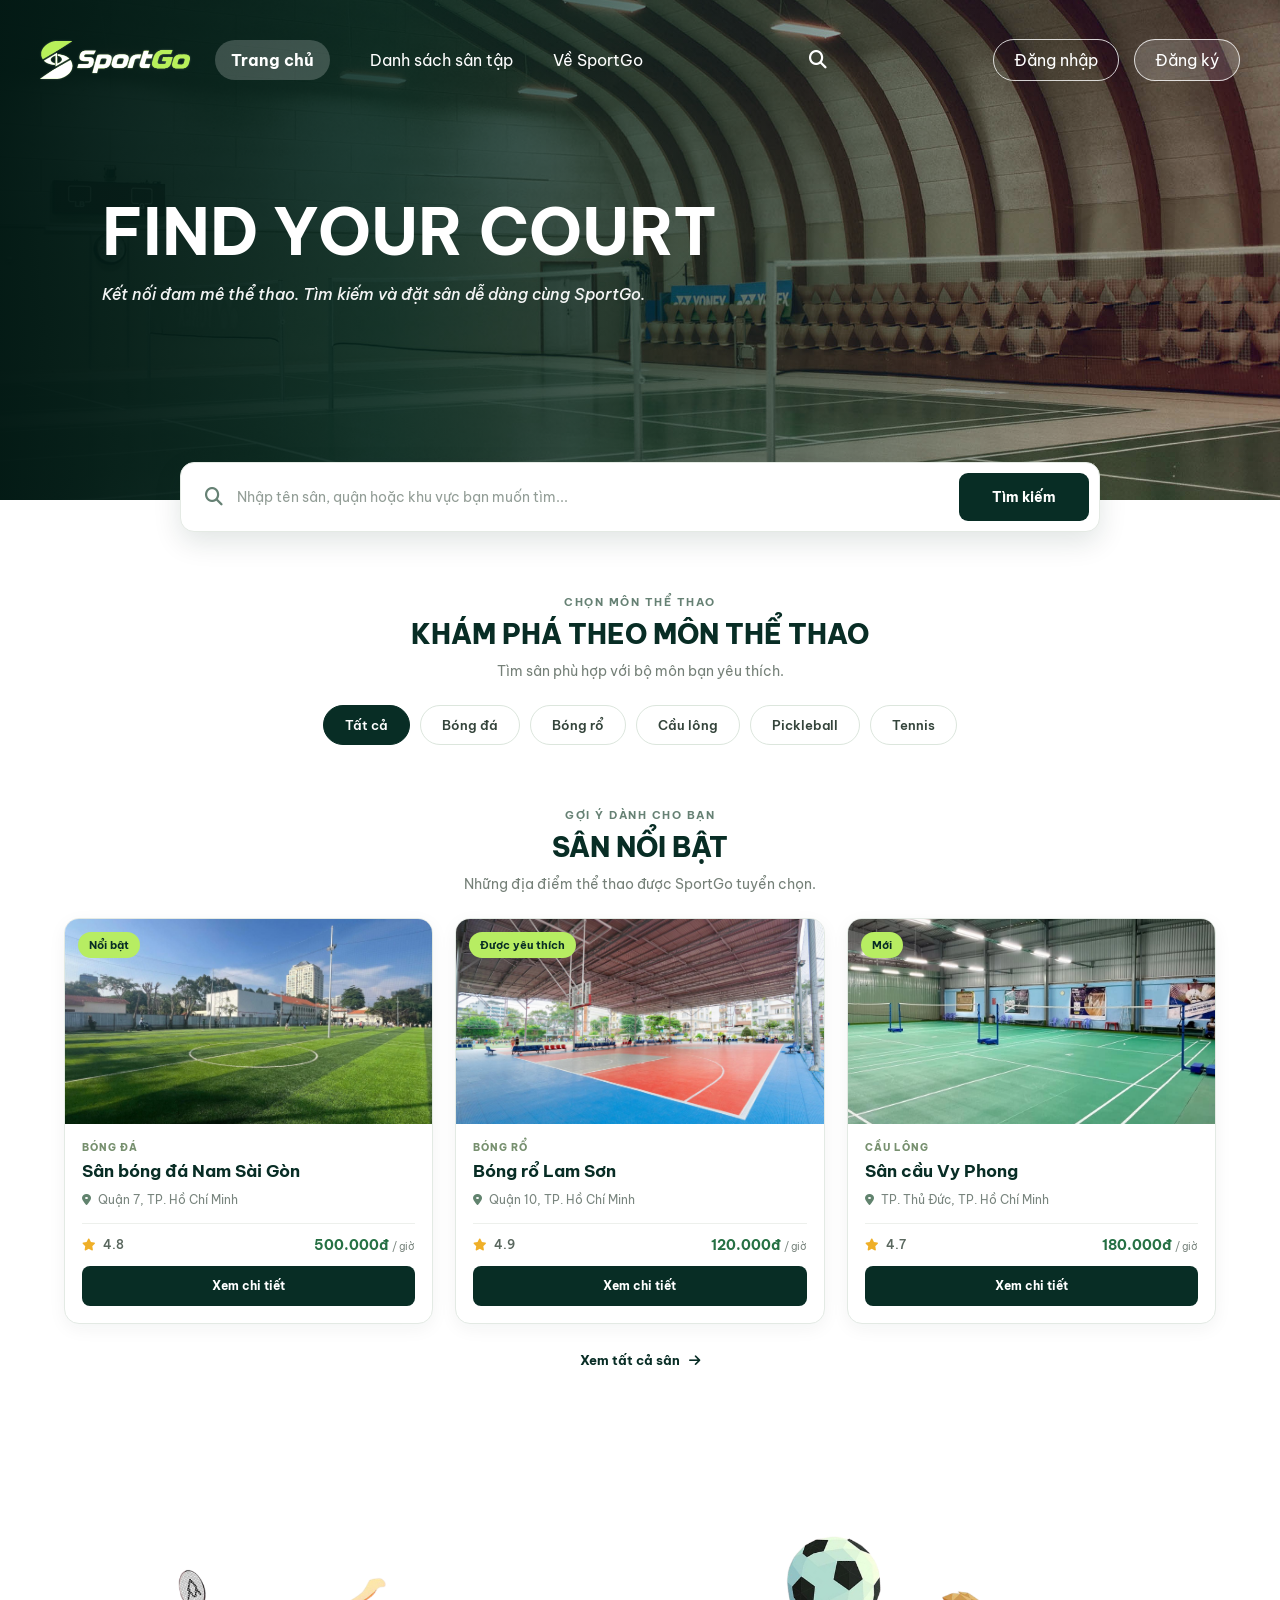
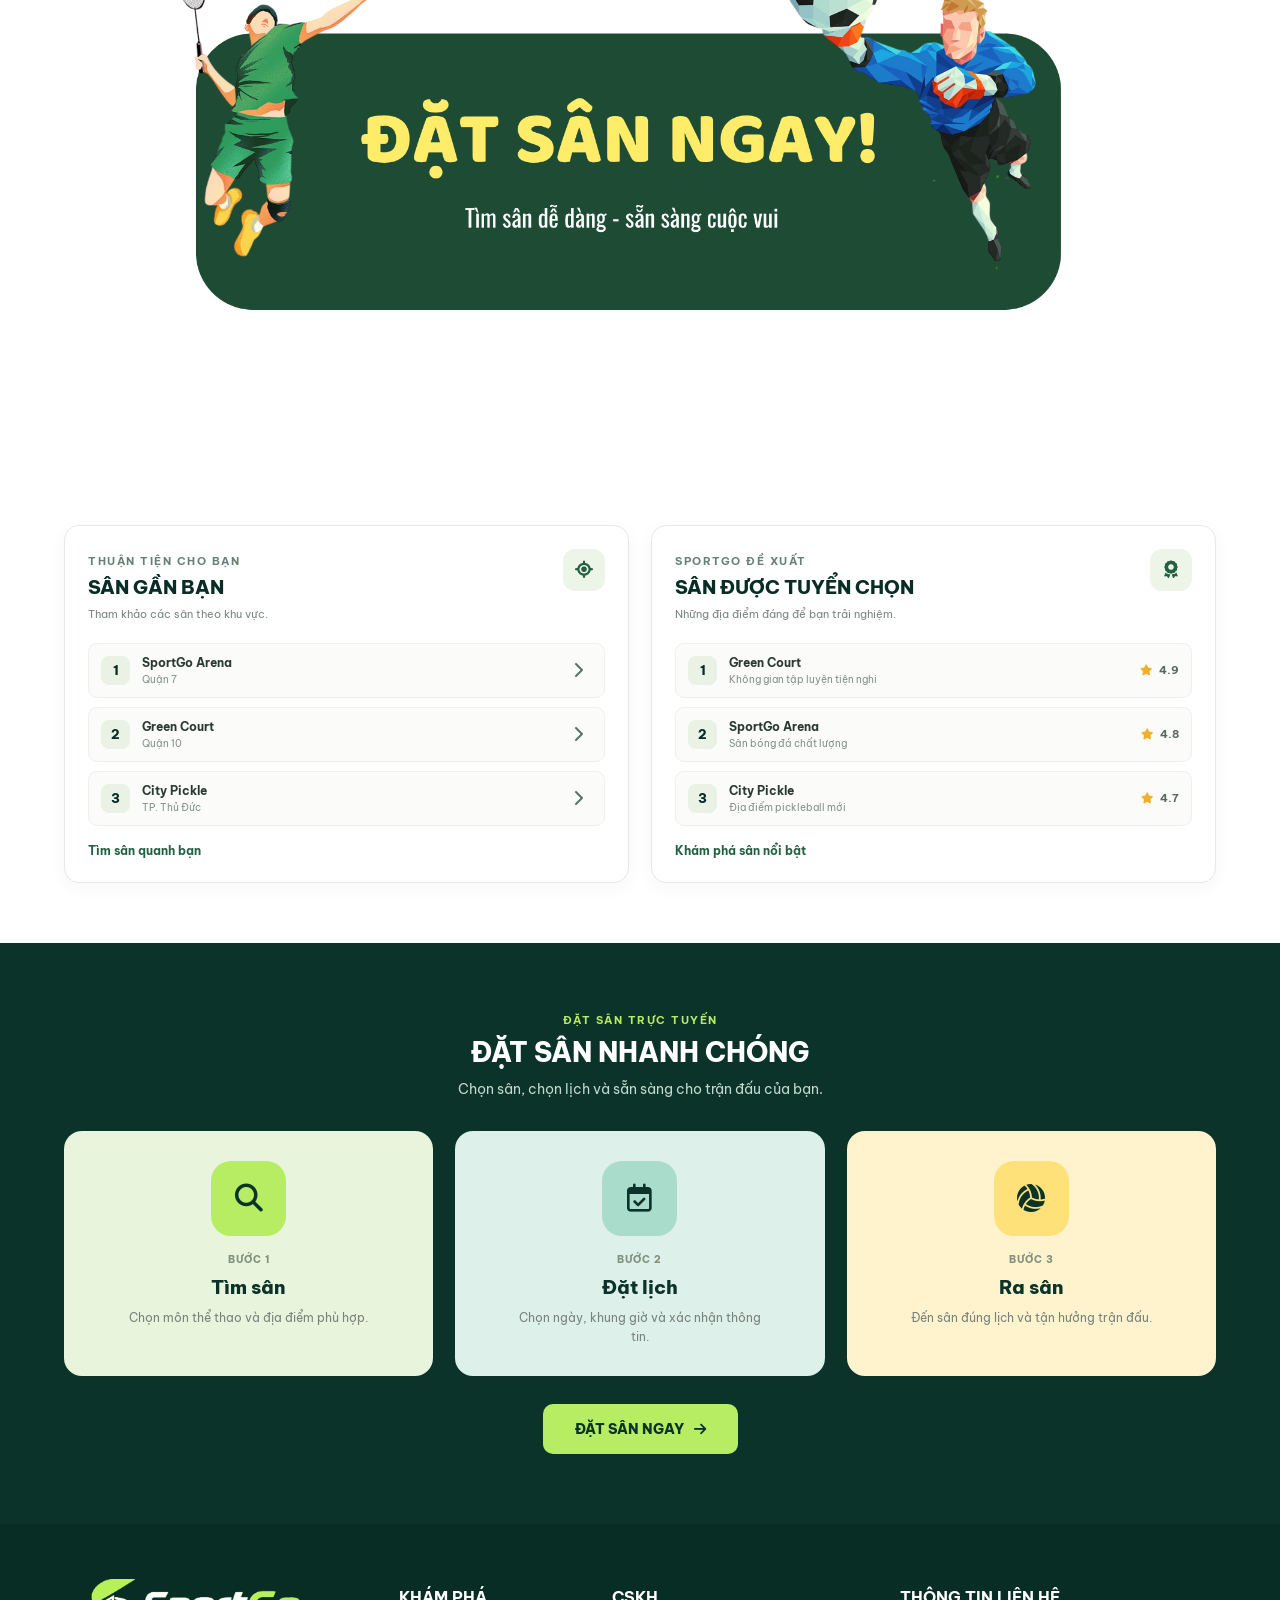
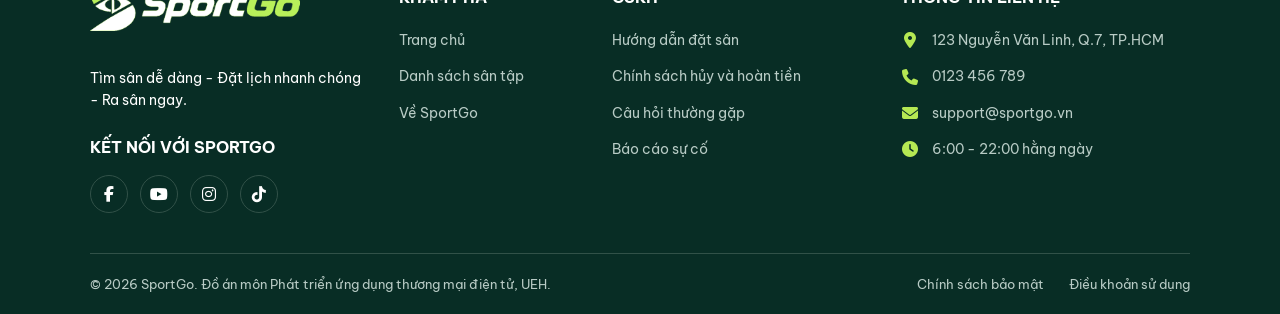
==== SportGo_project/Front-end/index.html @ df0a236f "update" ====
<!DOCTYPE html>
<html lang="vi">
<head>
    <meta charset="UTF-8">
    <meta name="viewport" content="width=device-width, initial-scale=1.0">
    <meta name="description" content="SportGo giúp bạn tìm kiếm và đặt sân thể thao tại TP.HCM.">
    <title>SportGo | Trang chủ</title>

    <link rel="icon" type="image/png" href="images/logo-light.png">
    <link rel="preconnect" href="https://fonts.googleapis.com">
    <link rel="preconnect" href="https://fonts.gstatic.com" crossorigin>
    <link href="https://fonts.googleapis.com/css2?family=Be+Vietnam+Pro:wght@400;500;600;700;800&display=swap" rel="stylesheet">
    <link rel="stylesheet" href="https://cdnjs.cloudflare.com/ajax/libs/font-awesome/6.5.2/css/all.min.css">
    <link rel="stylesheet" href="CSS/style.css">
</head>
<body>

   <header class="site-header">
    <div class="header-container">

        <a href="index.html" class="header-logo">
            <img src="images/logo-light.png" alt="SportGo">
        </a>

        <nav class="main-nav" aria-label="Menu chính">
            <ul>
                <li><a href="index.html" aria-current="page">Trang chủ</a></li>
                <li><a href="courts.html">Danh sách sân tập</a></li>
                <li><a href="about.html">Về SportGo</a></li>
            </ul>
        </nav>
        <a href="courts.html" class="header-search" aria-label="Tìm kiếm sân">
            <i class="fa-solid fa-magnifying-glass"></i>
        </a>

        <div class="header-actions header-actions--guest">
            <a href="login.html" class="auth-link">Đăng nhập</a>
            <a href="signup.html" class="auth-link auth-link--primary">Đăng ký</a>
        </div>

    </div>

    <div class="hero-content">
        <h1>FIND YOUR COURT</h1>
        <p>Kết nối đam mê thể thao. Tìm kiếm và đặt sân dễ dàng cùng SportGo.</p>
    </div>
</header>

        <!-- 1. TÌM KIẾM SÂN -->
        <section class="home-search-section" aria-label="Tìm kiếm sân thể thao">
            <form class="home-search-form" action="courts.html" method="get">
                <label class="visually-hidden" for="home-search">Nhập tên sân hoặc khu vực</label>
                <div class="home-search-input">
                    <i class="fa-solid fa-magnifying-glass" aria-hidden="true"></i>
                    <input
                        type="search"
                        id="home-search"
                        name="keyword"
                        placeholder="Nhập tên sân, quận hoặc khu vực bạn muốn tìm..."
                    >
                </div>
                <button type="submit" class="home-search-button">Tìm kiếm</button>
            </form>
        </section>

        <!-- 2. DANH MỤC MÔN THỂ THAO -->
        <section class="home-category-section home-container">
            <div class="home-section-heading">
                <span class="home-eyebrow">CHỌN MÔN THỂ THAO</span>
                <h2>KHÁM PHÁ THEO MÔN THỂ THAO</h2>
                <p>Tìm sân phù hợp với bộ môn bạn yêu thích.</p>
            </div>

            <nav class="home-category-list" aria-label="Danh mục môn thể thao">
                <a href="courts.html" class="home-category-link home-category-link--active">Tất cả</a>
                <a href="courts.html?sport=bong-da" class="home-category-link">Bóng đá</a>
                <a href="courts.html?sport=bong-ro" class="home-category-link">Bóng rổ</a>
                <a href="courts.html?sport=cau-long" class="home-category-link">Cầu lông</a>
                <a href="courts.html?sport=pickleball" class="home-category-link">Pickleball</a>
                <a href="courts.html?sport=tennis" class="home-category-link">Tennis</a>
            </nav>
        </section>

        <!-- 3. SÂN NỔI BẬT -->
        <section class="home-featured-section home-container">
            <div class="home-section-heading">
                <span class="home-eyebrow">GỢI Ý DÀNH CHO BẠN</span>
                <h2>SÂN NỔI BẬT</h2>
                <p>Những địa điểm thể thao được SportGo tuyển chọn.</p>
            </div>

            <div class="home-court-grid">
                <article class="home-court-card">
                    <a href="court-detail.html" class="home-court-image">
                        <img src="images/bongda.jpg" alt="Sân bóng đá SportGo Arena" loading="lazy">
                        <span class="home-court-tag">Nổi bật</span>
                    </a>
                    <div class="home-court-content">
                        <div class="home-court-type">BÓNG ĐÁ</div>
                        <h3><a href="court-detail.html">Sân bóng đá Nam Sài Gòn</a></h3>
                        <p class="home-court-location">
                            <i class="fa-solid fa-location-dot" aria-hidden="true"></i>
                            Quận 7, TP. Hồ Chí Minh
                        </p>
                        <div class="home-court-meta">
                            <span><i class="fa-solid fa-star" aria-hidden="true"></i> 4.8</span>
                            <strong>500.000đ <small>/ giờ</small></strong>
                        </div>
                        <a href="court-detail.html" class="home-court-button">Xem chi tiết</a>
                    </div>
                </article>

                <article class="home-court-card">
                    <a href="court-detail.html" class="home-court-image">
                        <img src="images/bongro.jpg" alt="Sân Bóng rổ " loading="lazy">
                        <span class="home-court-tag">Được yêu thích</span>
                    </a>
                    <div class="home-court-content">
                        <div class="home-court-type">BÓNG RỔ</div>
                        <h3><a href="court-detail.html">Bóng rổ Lam Sơn</a></h3>
                        <p class="home-court-location">
                            <i class="fa-solid fa-location-dot" aria-hidden="true"></i>
                            Quận 10, TP. Hồ Chí Minh
                        </p>
                        <div class="home-court-meta">
                            <span><i class="fa-solid fa-star" aria-hidden="true"></i> 4.9</span>
                            <strong>120.000đ <small>/ giờ</small></strong>
                        </div>
                        <a href="court-detail.html" class="home-court-button">Xem chi tiết</a>
                    </div>
                </article>

                <article class="home-court-card">
                    <a href="court-detail.html" class="home-court-image">
                        <img src="images/caulong.webp" alt="Sân pickleball City Pickle" loading="lazy">
                        <span class="home-court-tag">Mới</span>
                    </a>
                    <div class="home-court-content">
                        <div class="home-court-type">CẦU LÔNG</div>
                        <h3><a href="court-detail.html">Sân cầu Vy Phong</a></h3>
                        <p class="home-court-location">
                            <i class="fa-solid fa-location-dot" aria-hidden="true"></i>
                            TP. Thủ Đức, TP. Hồ Chí Minh
                        </p>
                        <div class="home-court-meta">
                            <span><i class="fa-solid fa-star" aria-hidden="true"></i> 4.7</span>
                            <strong>180.000đ <small>/ giờ</small></strong>
                        </div>
                        <a href="court-detail.html" class="home-court-button">Xem chi tiết</a>
                    </div>
                </article>
            </div>

            <div class="home-view-all">
                <a href="courts.html">Xem tất cả sân <i class="fa-solid fa-arrow-right" aria-hidden="true"></i></a>
            </div>
        </section>

        <!-- 4. BANNER PHỤ-->
        <section class="home-promo-banner home-container" aria-label="Banner quảng bá SportGo">
            <a href="courts.html" class="home-promo-link">
                <img
                    src="images/Logo (5).png"
                    alt="Khám phá và đặt sân thể thao cùng SportGo"
                    loading="lazy"
                >
                <span class="visually-hidden">Khám phá danh sách sân SportGo</span>
            </a>
        </section>

        <!-- 5. SÂN GẦN BẠN VÀ SÂN ĐƯỢC TUYỂN CHỌN -->
        <section class="home-discovery-section home-container">
            <div class="home-discovery-grid">

                <div class="home-ranking-panel">
                    <div class="home-panel-heading">
                        <div>
                            <span class="home-eyebrow">THUẬN TIỆN CHO BẠN</span>
                            <h2>SÂN GẦN BẠN</h2>
                            <p>Tham khảo các sân theo khu vực.</p>
                        </div>
                        <i class="fa-solid fa-location-crosshairs" aria-hidden="true"></i>
                    </div>

                    <ol class="home-ranking-list">
                        <li>
                            <span class="home-rank-number">1</span>
                            <div class="home-rank-info">
                                <strong>SportGo Arena</strong>
                                <small>Quận 7</small>
                            </div>
                            <a href="court-detail.html" aria-label="Xem SportGo Arena"><i class="fa-solid fa-chevron-right"></i></a>
                        </li>
                        <li>
                            <span class="home-rank-number">2</span>
                            <div class="home-rank-info">
                                <strong>Green Court</strong>
                                <small>Quận 10</small>
                            </div>
                            <a href="court-detail.html" aria-label="Xem Green Court"><i class="fa-solid fa-chevron-right"></i></a>
                        </li>
                        <li>
                            <span class="home-rank-number">3</span>
                            <div class="home-rank-info">
                                <strong>City Pickle</strong>
                                <small>TP. Thủ Đức</small>
                            </div>
                            <a href="court-detail.html" aria-label="Xem City Pickle"><i class="fa-solid fa-chevron-right"></i></a>
                        </li>
                    </ol>
                    <a href="courts.html" class="home-panel-link">Tìm sân quanh bạn</a>
                </div>

                <div class="home-ranking-panel">
                    <div class="home-panel-heading">
                        <div>
                            <span class="home-eyebrow">SPORTGO ĐỀ XUẤT</span>
                            <h2>SÂN ĐƯỢC TUYỂN CHỌN</h2>
                            <p>Những địa điểm đáng để bạn trải nghiệm.</p>
                        </div>
                        <i class="fa-solid fa-award" aria-hidden="true"></i>
                    </div>

                    <ol class="home-ranking-list">
                        <li>
                            <span class="home-rank-number">1</span>
                            <div class="home-rank-info">
                                <strong>Green Court</strong>
                                <small>Không gian tập luyện tiện nghi</small>
                            </div>
                            <span class="home-rank-score"><i class="fa-solid fa-star"></i> 4.9</span>
                        </li>
                        <li>
                            <span class="home-rank-number">2</span>
                            <div class="home-rank-info">
                                <strong>SportGo Arena</strong>
                                <small>Sân bóng đá chất lượng</small>
                            </div>
                            <span class="home-rank-score"><i class="fa-solid fa-star"></i> 4.8</span>
                        </li>
                        <li>
                            <span class="home-rank-number">3</span>
                            <div class="home-rank-info">
                                <strong>City Pickle</strong>
                                <small>Địa điểm pickleball mới</small>
                            </div>
                            <span class="home-rank-score"><i class="fa-solid fa-star"></i> 4.7</span>
                        </li>
                    </ol>
                    <a href="courts.html" class="home-panel-link">Khám phá sân nổi bật</a>
                </div>

            </div>
        </section>

        <!-- 6. HƯỚNG DẪN ĐẶT SÂN -->
        <section class="home-booking-section">
            <div class="home-container">
                <div class="home-section-heading">
                    <span class="home-eyebrow">ĐẶT SÂN TRỰC TUYẾN</span>
                    <h2>ĐẶT SÂN NHANH CHÓNG</h2>
                    <p>Chọn sân, chọn lịch và sẵn sàng cho trận đấu của bạn.</p>
                </div>

                <div class="home-booking-steps">
                    <div class="home-booking-step">
                        <div class="home-step-icon"><i class="fa-solid fa-magnifying-glass"></i></div>
                        <span class="home-step-number">BƯỚC 1</span>
                        <h3>Tìm sân</h3>
                        <p>Chọn môn thể thao và địa điểm phù hợp.</p>
                    </div>
                    <div class="home-booking-step">
                        <div class="home-step-icon"><i class="fa-regular fa-calendar-check"></i></div>
                        <span class="home-step-number">BƯỚC 2</span>
                        <h3>Đặt lịch</h3>
                        <p>Chọn ngày, khung giờ và xác nhận thông tin.</p>
                    </div>
                    <div class="home-booking-step">
                        <div class="home-step-icon"><i class="fa-solid fa-volleyball"></i></div>
                        <span class="home-step-number">BƯỚC 3</span>
                        <h3>Ra sân</h3>
                        <p>Đến sân đúng lịch và tận hưởng trận đấu.</p>
                    </div>
                </div>

                <div class="home-booking-cta">
                    <a href="courts.html">ĐẶT SÂN NGAY <i class="fa-solid fa-arrow-right"></i></a>
                </div>
            </div>
        </section>

    </main>

    <!-- FOOTER DÙNG CHUNG -->
    <footer class="site-footer">
        <div class="footer-container">
            <div class="footer-brand">
                <a href="index.html" class="footer-logo">
                    <img src="images/logo-light.png" alt="SportGo">
                </a>
                <p class="footer-slogan">
                    Tìm sân dễ dàng - Đặt lịch nhanh chóng - Ra sân ngay.
                </p>
                <h3>Kết nối với SportGo</h3>
                <div class="footer-socials">
                    <a href="#" aria-label="Facebook"><i class="fa-brands fa-facebook-f"></i></a>
                    <a href="#" aria-label="YouTube"><i class="fa-brands fa-youtube"></i></a>
                    <a href="#" aria-label="Instagram"><i class="fa-brands fa-instagram"></i></a>
                    <a href="#" aria-label="TikTok"><i class="fa-brands fa-tiktok"></i></a>
                </div>
            </div>

            <div class="footer-column">
                <h3>Khám phá</h3>
                <ul>
                    <li><a href="index.html">Trang chủ</a></li>
                    <li><a href="courts.html">Danh sách sân tập</a></li>
                    <li><a href="about.html">Về SportGo</a></li>
                </ul>
            </div>

            <div class="footer-column">
                <h3>CSKH</h3>
                <ul>
                    <li><a href="#">Hướng dẫn đặt sân</a></li>
                    <li><a href="#">Chính sách hủy và hoàn tiền</a></li>
                    <li><a href="#">Câu hỏi thường gặp</a></li>
                    <li><a href="#">Báo cáo sự cố</a></li>
                </ul>
            </div>

            <div class="footer-column footer-contact">
                <h3>Thông tin liên hệ</h3>
                <ul>
                    <li><i class="fa-solid fa-location-dot"></i><span>123 Nguyễn Văn Linh, Q.7, TP.HCM</span></li>
                    <li><i class="fa-solid fa-phone"></i><span>0123 456 789</span></li>
                    <li><i class="fa-solid fa-envelope"></i><span>support@sportgo.vn</span></li>
                    <li><i class="fa-solid fa-clock"></i><span>6:00 - 22:00 hằng ngày</span></li>
                </ul>
            </div>
        </div>

        <div class="footer-bottom">
            <p>© 2026 SportGo. Đồ án môn Phát triển ứng dụng thương mại điện tử, UEH.</p>
            <div class="footer-bottom-links">
                <a href="#">Chính sách bảo mật</a>
                <a href="#">Điều khoản sử dụng</a>
            </div>
        </div>
    </footer>

</body>
</html>
---- SportGo_project/Front-end/CSS/style.css ----
@import url('https://fonts.googleapis.com/css2?family=Inter:wght@400;500;600;700&display=swap');

/* =========================================
   1. THIẾT LẬP CHUNG
========================================= */
:root {
    --color-dark: #082d25;
    --color-footer: #082d25;
    --color-footer-text: #e8f0ec;
    --color-footer-muted: #b8c9c1;
    --color-accent: #b7ed62;
    --color-white: #ffffff;
    --font-main: 'Be Vietnam Pro', sans-serif;
    --container-width: 1200px;
    --color-focus: #08713e;
}

* {
    box-sizing: border-box;
}

html {
    scroll-behavior: smooth;
}

body {
    margin: 0;
    color: #202a26;
    font-family: var(--font-main);
}

a {
    -webkit-tap-highlight-color: transparent;
}

/* =========================================
   2. HEADER VÀ BANNER
========================================= */
.site-header {
    width: 100%;
    min-height: 500px;
    background-color: var(--color-dark);
    background-image:
        linear-gradient(90deg,
            rgba(2, 25, 20, 0.98) 0%,
            rgba(3, 40, 31, 0.85) 30%,
            rgba(3, 40, 31, 0.5) 60%,
            rgba(3, 40, 31, 0.15) 85%,
            rgba(3, 40, 31, 0) 100%),
        url("../images/court-header.jpeg");
    background-size: cover;
    background-position: center;
    background-repeat: no-repeat;
}

.header-container {
    display: flex;
    align-items: center;
    gap: 25px;
    width: 100%;
    min-height: 90px;
    padding: 10px 40px;
}

.header-logo {
    display: flex;
    flex: 0 0 150px;
    align-items: center;
}

.header-logo img {
    display: block;
    width: 200px;
    max-width: 100%;
    height: 100px;
    object-fit: contain;
    filter: drop-shadow(0 0 1px rgba(255, 255, 255, 0.2));
}

.main-nav {
    flex: 0 1 auto;
    min-width: 0;
}

.main-nav ul {
    display: flex;
    align-items: center;
    gap: 40px;
    margin: 0;
    padding: 0;
    list-style: none;
}

.main-nav a {
    display: inline-block;
    color: var(--color-white);
    font-size: 16px;
    text-decoration: none;
    white-space: nowrap;
    transition: color 0.2s, background-color 0.2s;
}

.main-nav a:hover {
    color: #d5f5b8;
}

.main-nav a[aria-current="page"] {
    padding: 10px 16px;
    border-radius: 30px;
    background-color: rgba(255, 255, 255, 0.2);
    color: var(--color-white);
    font-weight: 700;
}

.header-actions {
    display: flex;
    flex: 0 0 auto;
    align-items: center;
    justify-content: flex-end;
    gap: 15px;
    margin-left: auto;
}

.auth-link {
    padding: 10px 20px;
    border: 1px solid rgba(255, 255, 255, 0.8);
    border-radius: 30px;
    background: transparent;
    color: var(--color-white);
    font-size: 16px;
    text-decoration: none;
    white-space: nowrap;
    transition: background-color 0.2s, border-color 0.2s;
}

.auth-link:hover {
    background-color: rgba(255, 255, 255, 0.15);
}

.auth-link--primary {
    background-color: rgba(255, 255, 255, 0.16);
}

.auth-link[aria-current="page"] {
    background-color: rgba(255, 255, 255, 0.3);
    font-weight: 700;
}

.hero-content {
    padding: 75px 8% 100px;
    color: var(--color-white);
}

.hero-content h1 {
    margin: 0 0 12px;
    font-size: clamp(2.2rem, 5vw, 4rem);
    line-height: 1.15;
    font-weight: 700;
}

.hero-content p {
    max-width: 620px;
    margin: 0;
    font-size: 1rem;
    font-style: italic;
    font-weight: 500;
    line-height: 1.7;
    opacity: 0.95;
}

/* Header cho trạng thái đã đăng nhập */
.notification-link,
.avatar-link {
    display: inline-flex;
    align-items: center;
    gap: 8px;
    color: var(--color-white);
    text-decoration: none;
    white-space: nowrap;
}

.bell-image {
    width: 23px;
    height: 23px;
    object-fit: contain;
}

.avatar-image {
    width: 38px;
    height: 38px;
    border-radius: 50%;
    object-fit: cover;
}

.notification-link[aria-current="page"] span,
.avatar-link[aria-current="page"] span {
    color: var(--color-accent);
    font-weight: 700;
}

.header-logo:focus-visible,
.main-nav a:focus-visible,
.header-actions a:focus-visible {
    outline: 2px solid var(--color-accent);
    outline-offset: 4px;
}

/* =========================================
   3. FOOTER
========================================= */
.footer {
    background-color: var(--color-footer);
    color: var(--color-footer-text);
    font-family: var(--font-main);
    font-size: 14px;
    line-height: 1.6;
}

.site-footer {
    width: 100%;
    padding: 55px 7% 22px;
    background: #082D25;
    color: #FFFFFF;
}

/* Footer container */
.footer-container {
    display: grid;
    grid-template-columns: 1.3fr 0.85fr 1.2fr 1.35fr;
    gap: 30px;
    width: 100%;
    max-width: 1400px;
    margin: 0 auto;
    padding-bottom: 40px;
}

/* Cột 1: Thương hiệu SportGo */
.footer-logo img {
    width: 210px;
    height: auto;
    margin-bottom: 18px;
    object-fit: contain;
}

.footer-slogan {
    margin-bottom: 25px;
    color: #FFFFFF;
    font-size: 14px;
    line-height: 1.6;
}

.footer-brand h3 {
    margin-bottom: 18px;
    color: #FFFFFF;
    font-size: 16px;
    font-weight: 700;
    text-transform: uppercase;
}

/* Social icons */
.footer-socials {
    display: flex;
    flex-wrap: nowrap;
    align-items: center;
    gap: 12px;
}

.footer-socials a {
    display: flex;
    align-items: center;
    justify-content: center;
    width: 38px;
    height: 38px;
    border: 1px solid #315148;
    border-radius: 50%;
    color: #FFFFFF;
    text-decoration: none;
    transition: 0.3s;
}

.footer-socials a:hover {
    border-color: #B5E853;
    background: #B5E853;
    color: #082D25;
}

/* Cột 2, 3, 4: Nội dung */
.footer-column {
    min-width: 0;
}

.footer-column h3,
.footer-contact h3 {
    margin: 8px 0 22px;
    color: #FFFFFF;
    font-size: 16px;
    font-weight: 700;
    text-transform: uppercase;
    white-space: nowrap;
}

.footer-column ul,
.footer-contact ul {
    margin: 0;
    padding: 0;
    list-style: none;
}

.footer-column li {
    margin-bottom: 14px;
    color: #B8CBC5;
    font-size: 14px;
    line-height: 1.6;
}

.footer-column a {
    color: #B8CBC5;
    text-decoration: none;
    transition: color 0.3s;
}

.footer-column a:hover {
    color: #B5E853;
}

/* Cột 4: Thông tin liên hệ */
.footer-contact {
    min-width: 0;
}

.footer-contact li {
    display: flex;
    align-items: center;
    gap: 12px;
    margin-bottom: 14px;
    color: #B8CBC5;
    font-size: 14px;
    line-height: 1.6;
    white-space: nowrap;
}

.footer-contact i {
    flex-shrink: 0;
    min-width: 20px;
    color: #B5E853;
    font-size: 16px;
    text-align: center;
}

/* Footer bottom */
.footer-bottom {
    display: flex;
    align-items: center;
    justify-content: space-between;
    gap: 20px;
    width: 100%;
    max-width: 1400px;
    margin: 0 auto;
    padding-top: 22px;
    border-top: 1px solid #315148;
}

.footer-bottom p {
    margin: 0;
    color: #B8CBC5;
    font-size: 13px;
}

.footer-bottom-links {
    display: flex;
    flex-wrap: nowrap;
    align-items: center;
    gap: 25px;
}

.footer-bottom-links a {
    color: #B8CBC5;
    font-size: 13px;
    text-decoration: none;
    white-space: nowrap;
    transition: color 0.3s;
}

.footer-bottom-links a:hover {
    color: #B5E853;
}

/* =========================================
   4. COURTS PAGE - BỐ CỤC TỔNG THỂ
========================================= */
.courts-section {
    width: 90%;
    max-width: var(--container-width);
    margin: 0 auto;
    padding: 30px 0 40px;
}

.courts-heading {
    margin-bottom: 22px;
}

.courts-heading h1 {
    margin: 0 0 6px;
    color: var(--color-dark);
    font-size: 30px;
}

.courts-heading p {
    margin: 0;
    color: #68736e;
    font-size: 15px;
}

.courts-layout {
    display: grid;
    grid-template-columns: 280px minmax(0, 1fr);
    align-items: start;
    gap: 22px;
}

.courts-content {
    min-width: 0;
}

/* =========================================
   5. COURT FILTERS - BỘ LỌC TÌM KIẾM
========================================= */
.court-filters {
    height: fit-content;
    min-width: 0;
    padding: 18px;
    border: 1px solid #e5e9e6;
    border-radius: 12px;
    background-color: var(--color-white);
}

.court-filters-title {
    margin: 0 0 18px;
    padding: 10px;
    border-radius: 10px;
    background-color: #f1f4f2;
    color: var(--color-dark);
    font-size: 18px;
}

.filter-group {
    margin-bottom: 17px;
}

.filter-group-title {
    margin: 0 0 9px;
    color: #202a26;
    font-size: 18px;
    font-weight: 700;
}

.filter-group label {
    display: block;
    margin-bottom: 6px;
    font-size: 15px;
}

.filter-group select {
    display: block;
    width: 100%;
    margin-bottom: 8px;
    padding: 10px;
    border: 1px solid #dce3de;
    border-radius: 9px;
    background-color: white;
    color: #68736e;
    font-family: var(--font-main);
    font-size: 13px;
}

.filter-price {
    display: grid;
    grid-template-columns: repeat(2, minmax(0, 1fr));
    gap: 10px;
}

.filter-price input {
    width: 100%;
    min-width: 0;
    padding: 10px;
    border: 1px solid #dce3de;
    border-radius: 9px;
    font-family: var(--font-main);
    font-size: 12px;
}

.filter-option {
    display: flex;
    align-items: center;
    gap: 8px;
    margin-bottom: 8px;
    color: #444e49;
    font-size: 13px;
    cursor: pointer;
}

.filter-option input {
    width: 17px;
    height: 17px;
    accent-color: var(--color-dark);
}

.filter-submit {
    display: block;
    width: 100%;
    padding: 12px;
    border: none;
    border-radius: 9px;
    background-color: #08713e;
    color: white;
    font-family: var(--font-main);
    font-size: 14px;
    font-weight: 700;
    cursor: pointer;
}

.filter-submit:hover {
    background-color: var(--color-dark);
}

/* Ẩn label trực quan, vẫn hỗ trợ trình đọc màn hình */
.visually-hidden {
    position: absolute;
    width: 1px;
    height: 1px;
    padding: 0;
    margin: -1px;
    overflow: hidden;
    clip: rect(0, 0, 0, 0);
    white-space: nowrap;
    border: 0;
}

/* =========================================
   6. SPORT CATEGORIES - DANH MỤC MÔN THỂ THAO
========================================= */
.sport-categories {
    display: flex;
    align-items: center;
    justify-content: flex-start;
    flex-wrap: nowrap;
    gap: 12px;
    padding: 10px;
    margin-bottom: 10px;
    overflow-x: auto;
    overflow-y: hidden;
    border: 1px solid #e5e9e6;
    border-radius: 12px;
    background-color: #f8f9f8;
    white-space: nowrap;
}

.sport-category {
    flex-shrink: 0;
    padding: 9px 20px;
    border-radius: 25px;
    color: #202a26;
    font-size: 16px;
    font-weight: 600;
    text-decoration: none;
}

.sport-category:hover,
.sport-category--active {
    background-color: var(--color-dark);
    color: var(--color-white);
}

/* =========================================
   7. COURTS TOOLBAR - THÔNG TIN VÀ SẮP XẾP
========================================= */
.courts-toolbar {
    display: flex;
    align-items: center;
    justify-content: space-between;
    gap: 12px;
    padding: 10px 15px;
    margin-bottom: 12px;
    border: 1px solid #e5e9e6;
    border-radius: 10px;
    background-color: #f8f9f8;
}

.courts-toolbar p {
    margin: 0;
    font-size: 14px;
}

.courts-sort {
    display: flex;
    align-items: center;
    gap: 10px;
    font-size: 14px;
}

.courts-sort select {
    padding: 8px 12px;
    border: 1px solid #dce3de;
    border-radius: 8px;
    background-color: white;
    font-family: var(--font-main);
}

/* =========================================
   8. COURT GRID - LƯỚI HIỂN THỊ SÂN
========================================= */
.court-grid {
    display: grid;
    grid-template-columns: repeat(3, minmax(0, 1fr));
    align-items: stretch;
    gap: 16px;
    width: 100%;
}

/* =========================================
   9. COURT CARD - THẺ THÔNG TIN SÂN
========================================= */
.court-card {
    display: flex;
    flex-direction: column;
    height: 100%;
    overflow: hidden;
    border: 2px solid #e5e9e6;
    border-radius: 12px;
    background-color: var(--color-white);
}

.court-card-image {
    position: relative;
    display: flex;
    align-items: center;
    justify-content: center;
    width: 100%;
    height: 180px;
    background-color: #e8eee9;
    color: #68736e;
}

.court-card-image img {
    position: absolute;
    display: block;
    width: 100%;
    height: 100%;
}

.court-card-status {
    position: absolute;
    top: 10px;
    right: 10px;
    padding: 6px 12px;
    border-radius: 20px;
    background-color: var(--color-accent);
    color: var(--color-dark);
    font-size: 12px;
    font-weight: 700;
}

.court-card-content {
    display: flex;
    flex: 1;
    flex-direction: column;
    padding: 15px;
}

.court-card-title {
    margin: 0 0 10px;
    color: var(--color-dark);
    font-size: 17px;
}

.court-card-address,
.court-card-rating {
    margin: 7px 0;
    color: #68736e;
    font-size: 13px;
}

.court-card-address i {
    margin-right: 5px;
    color: var(--color-dark);
}

.court-card-rating i {
    margin-right: 5px;
    color: #f4b400;
}

.court-card-bottom {
    display: flex;
    align-items: center;
    justify-content: space-between;
    gap: 8px;
    margin-top: auto;
    padding-top: 15px;
}

.court-card-price {
    margin: 0;
    color: #397b39;
    font-size: 15px;
    font-weight: 700;
    white-space: nowrap;
}

.court-card-button {
    display: inline-flex;
    align-items: center;
    justify-content: center;
    flex-shrink: 0;
    padding: 9px 13px;
    border-radius: 20px;
    background-color: var(--color-dark);
    color: var(--color-white);
    font-size: 12px;
    font-weight: 600;
    text-decoration: none;
    white-space: nowrap;
}

.court-card-button:hover {
    background-color: #145344;
}

/* =========================================
   10. COURTS PAGINATION - PHÂN TRANG
========================================= */
.courts-pagination {
    display: flex;
    align-items: center;
    justify-content: center;
    gap: 8px;
    margin-top: 22px;
}

.pagination-link {
    display: inline-block;
    min-width: 38px;
    padding: 9px 12px;
    border: 1px solid #e5e9e6;
    border-radius: 9px;
    color: #202a26;
    font-size: 14px;
    font-weight: 600;
    text-align: center;
    text-decoration: none;
}

.pagination-link:hover,
.pagination-link--active {
    background-color: var(--color-dark);
    color: white;
}

/* =========================================
   11. ABOUT PAGE - TRANG GIỚI THIỆU
========================================= */
.about-section {
    width: 90%;
    max-width: var(--container-width);
    margin: 0 auto;
    padding: 30px 0 60px;
}

/* Breadcrumb + Quay về */
.about-topbar {
    display: flex;
    align-items: center;
    justify-content: space-between;
    flex-wrap: wrap;
    gap: 8px 16px;
    padding: 12px 20px;
    margin-bottom: 28px;
    border-radius: 12px;
    background-color: #f1f4f2;
    font-size: 15px;
    font-weight: 600;
}

.about-breadcrumb ol {
    display: flex;
    flex-wrap: wrap;
    margin: 0;
    padding: 0;
    list-style: none;
}

.about-breadcrumb li + li::before {
    content: "/";
    margin: 0 8px;
    color: #68736e;
}

.about-breadcrumb a,
.about-back {
    color: var(--color-dark);
    text-decoration: none;
}

.about-breadcrumb a:hover,
.about-back:hover {
    color: #08713e;
    text-decoration: underline;
}

.about-breadcrumb [aria-current="page"] {
    color: #68736e;
}

/* Tiêu đề từng mục */
.about-heading {
    margin: 0 0 14px;
    color: var(--color-dark);
    font-size: 22px;
    font-weight: 700;
    text-align: center;
    text-transform: uppercase;
}

/* Giới thiệu chung */
.about-intro {
    max-width: 820px;
    margin: 0 auto 32px;
    text-align: center;
}

.about-intro p {
    margin: 0;
    color: #444e49;
    font-size: 16px;
    line-height: 1.8;
}

/* Khối nội dung */
.about-block {
    margin-bottom: 32px;
}

.about-panel {
    margin: 0;
    padding: 22px;
    border: 1px solid #e5e9e6;
    border-radius: 14px;
    background-color: #f8f9f8;
}

/* Thông tin công ty */
.about-info-row {
    display: grid;
    grid-template-columns: 180px minmax(0, 1fr);
    align-items: center;
    gap: 16px;
    padding: 12px 18px;
    margin-bottom: 8px;
    border-radius: 10px;
    background-color: #eef2ef;
    font-size: 15px;
}

.about-info-row:last-child {
    margin-bottom: 0;
}

.about-info dt {
    color: var(--color-dark);
    font-weight: 700;
}

.about-info dd {
    margin: 0;
    color: #202a26;
    overflow-wrap: anywhere;
}

.about-info address {
    font-style: normal;
}

.about-info a {
    color: var(--color-dark);
}

.about-info a:hover {
    color: #08713e;
}

/* Sứ mệnh, cam kết */
.about-text {
    color: #202a26;
    font-size: 15px;
    line-height: 1.8;
}

.about-text p {
    margin: 0 0 12px;
}

.about-text p:last-child {
    margin-bottom: 0;
}

.about-checklist {
    display: grid;
    gap: 12px;
    margin: 0;
    padding: 0;
    list-style: none;
}

.about-checklist li {
    position: relative;
    padding-left: 34px;
}

.about-checklist li::before {
    content: "\2713";
    position: absolute;
    top: 3px;
    left: 0;
    display: flex;
    align-items: center;
    justify-content: center;
    width: 22px;
    height: 22px;
    border-radius: 50%;
    background-color: var(--color-accent);
    color: var(--color-dark);
    font-size: 13px;
    font-weight: 700;
    line-height: 1;
}

/* Focus bàn phím */
.about-breadcrumb a:focus-visible,
.about-back:focus-visible,
.about-info a:focus-visible {
    outline: 2px solid #08713e;
    outline-offset: 3px;
    border-radius: 4px;
}

/* =========================================
   12. RESPONSIVE - COURTS, ABOUT, HEADER VÀ FOOTER
========================================= */

/* Máy tính bảng và màn hình nhỏ hơn 1100px */
@media (max-width: 1100px) {
    .courts-layout {
        grid-template-columns: 240px minmax(0, 1fr);
        gap: 16px;
    }

    .court-grid {
        grid-template-columns: repeat(2, minmax(0, 1fr));
    }
}

/* Điện thoại và màn hình nhỏ hơn 768px */
@media (max-width: 768px) {
    .courts-layout {
        grid-template-columns: 1fr;
    }

    .court-grid {
        grid-template-columns: 1fr;
    }

    .courts-toolbar {
        align-items: flex-start;
        flex-direction: column;
    }

    .sport-categories {
        justify-content: flex-start;
    }

    .about-section {
        padding: 20px 0 40px;
    }

    .about-heading {
        font-size: 19px;
    }

    .about-panel {
        padding: 14px;
    }

    .about-info-row {
        grid-template-columns: 1fr;
        gap: 2px;
        padding: 10px 14px;
    }

    /* Header: logo + nút tài khoản, menu xuống hàng dưới */
    .site-header {
        min-height: auto;
    }

    .header-container {
        flex-wrap: wrap;
        gap: 10px 16px;
        padding: 10px 16px;
    }

    .header-logo {
        flex: 0 0 auto;
    }

    .header-logo img {
        width: 140px;
        height: 60px;
    }

    .main-nav {
        order: 3;
        flex-basis: 100%;
    }

    .main-nav ul {
        flex-wrap: wrap;
        gap: 6px 18px;
    }

    .auth-link {
        padding: 8px 14px;
        font-size: 14px;
    }

    .hero-content {
        padding: 36px 6% 56px;
    }

    .footer-container {
        grid-template-columns: 1fr;
    }

    .footer-contact li {
        align-items: flex-start;
        white-space: normal;
    }

    .footer-bottom {
        flex-direction: column;
        align-items: flex-start;
    }

    .footer-bottom-links {
        flex-wrap: wrap;
        gap: 8px 20px;
    }
}

/* Logo và nền dự phòng cho header */
.header-logo,
.footer-logo {
    color: var(--color-white);
    font-weight: 700;
    text-decoration: none;
}

/* =====================================
   4. TRANG THÔNG TIN CÁ NHÂN
===================================== */

/* Khu vực Main */

.profile-main {
    width: 100%;
    background-color: #FAFAF6;
    padding: 40px 7% 45px;
}

.profile-container {
    width: 100%;
    max-width: 1200px;
    margin: 0 auto;

    display: grid;
    grid-template-columns: 295px 1fr;
    gap: 12px;

    align-items: start;
}


/* =====================================
   SIDEBAR - THÔNG TIN NGƯỜI DÙNG
===================================== */

.profile-sidebar {
    background-color: #FFFFFF;
    border: 1px solid #E5E9E5;
    border-radius: 24px;

    padding: 24px;

    min-height: 400px;
}

/* Ảnh đại diện */

.profile-user {
    display: flex;
    flex-direction: column;
    align-items: center;
    text-align: center;

    margin-bottom: 25px;
}

.profile-avatar {
    width: 130px;
    height: 130px;

    display: flex;
    align-items: center;
    justify-content: center;

    background-color: #E1EBD2;
    border-radius: 50%;

    margin-bottom: 15px;
}

.profile-avatar i {
    font-size: 78px;
    color: #174B39;
}

.profile-user h2 {
    margin: 0 0 4px;

    color: #082D25;
    font-size: 19px;
    font-weight: 700;
}

.profile-user p {
    margin: 0;

    color: #59645F;
    font-size: 14px;
}


/* Menu sidebar */

.profile-menu {
    display: flex;
    flex-direction: column;
    gap: 5px;
}

.profile-menu-item {
    display: flex;
    align-items: center;
    gap: 14px;

    padding: 12px 16px;

    border-radius: 10px;

    color: #303B36;
    font-size: 14px;
    font-weight: 500;

    text-decoration: none;
    transition: 0.25s;
}

.profile-menu-item i {
    width: 20px;
    font-size: 17px;
    text-align: center;
    color: #174B39;
}

.profile-menu-item:hover {
    background-color: #EDF4E8;
    color: #174B39;
}

/* Menu đang được chọn */

.profile-menu-item.active {
    background-color: #15543F;
    color: #FFFFFF;
}

.profile-menu-item.active i {
    color: #FFFFFF;
}


/* =====================================
   THÔNG TIN CÁ NHÂN
===================================== */

.profile-content {
    background-color: #FFFFFF;
    border: 1px solid #E5E9E5;
    border-radius: 24px;

    padding: 28px 35px 15px;

    min-height: 368px;
}

/* Tiêu đề và nút chỉnh sửa */

.profile-content-header {
    display: flex;
    align-items: center;
    justify-content: space-between;
    gap: 15px;

    padding-bottom: 14px;
    border-bottom: 1px solid #B8D4C3;
}

.profile-content-header h2 {
    margin: 0;

    color: #082D25;
    font-size: 23px;
    font-weight: 700;
}

/* Nút chỉnh sửa */

.edit-profile-btn {
    display: inline-flex;
    align-items: center;
    justify-content: center;
    gap: 10px;

    padding: 10px 20px;

    border: 1.5px solid #174B39;
    border-radius: 30px;

    background-color: #FFFFFF;
    color: #174B39;

    font-size: 14px;
    font-weight: 600;

    text-decoration: none;
    white-space: nowrap;

    transition: 0.25s;
}

.edit-profile-btn:hover {
    background-color: #174B39;
    color: #FFFFFF;
}


/* Danh sách thông tin */

.profile-info-list {
    width: 100%;
}

.profile-info-row {
    display: grid;
    grid-template-columns: 175px 1fr;
    align-items: center;

    min-height: 62px;

    border-bottom: 1px solid #E8EAE6;
}

.profile-info-row:last-child {
    border-bottom: none;
}

.info-label {
    color: #27332E;
    font-size: 15px;
    font-weight: 500;
}

.info-value {
    color: #202A26;
    font-size: 15px;
    font-weight: 400;
}

/* =====================================
   4. TRANG LỊCH SỬ ĐẶT SÂN
===================================== */

.booking-content {
    min-width: 0;
}

/* Bộ lọc trạng thái */

.booking-filter {
    display: flex;
    flex-direction: column;
    gap: 12px;
    margin: 22px 0;
}

.filter-label {
    color: #27332E;
    font-size: 14px;
    font-weight: 600;
}

.filter-options {
    display: flex;
    align-items: center;
    flex-wrap: wrap;
    gap: 10px;
}

.filter-item {
    padding: 8px 15px;
    border: 1px solid #DCE5DD;
    border-radius: 20px;
    background: #FFFFFF;
    color: #43534A;
    font-size: 13px;
    text-decoration: none;
    transition: 0.25s;
}

.filter-item:hover {
    background: #EDF4E8;
    color: #15543F;
}

.filter-item.active {
    background: #15543F;
    border-color: #15543F;
    color: #FFFFFF;
}


/* Bảng lịch sử */

.booking-table-wrapper {
    width: 100%;
    overflow-x: auto;
}

.booking-table {
    width: 100%;
    border-collapse: collapse;
    text-align: left;
}

.booking-table th {
    padding: 14px 10px;
    background: #EDF4E8;
    color: #174B39;
    font-size: 12px;
    font-weight: 700;
    white-space: nowrap;
}

.booking-table td {
    padding: 16px 10px;
    border-bottom: 1px solid #E8EAE6;
    color: #303B36;
    font-size: 12px;
    vertical-align: middle;
}

.booking-table td strong {
    display: block;
    color: #174B39;
    font-size: 12px;
    margin-bottom: 5px;
}

.booking-table td small {
    display: block;
    color: #78847D;
    font-size: 11px;
}

.booking-table tbody tr:hover {
    background: #FAFCF8;
}


/* Trạng thái đặt sân */

.booking-status {
    display: inline-block;
    padding: 6px 9px;
    border-radius: 20px;
    font-size: 11px;
    font-weight: 600;
    white-space: nowrap;
}

.booking-status.confirmed {
    background: #E5F3E8;
    color: #247A43;
}

.booking-status.completed {
    background: #E7EEF8;
    color: #345E91;
}

.booking-status.cancelled {
    background: #FBE8E6;
    color: #B84036;
}


/* Nút xem chi tiết */

.booking-detail-btn {
    display: inline-block;
    padding: 6px 12px;
    border: 1px solid #174B39;
    border-radius: 20px;
    color: #174B39;
    font-size: 11px;
    font-weight: 600;
    text-decoration: none;
    transition: 0.25s;
}

.booking-detail-btn:hover {
    background: #174B39;
    color: #FFFFFF;
}


/* Ghi chú */

.booking-note {
    margin: 20px 0 5px;
    color: #78847D;
    font-size: 12px;
    line-height: 1.6;
}

.booking-note i {
    color: #7C9B68;
    margin-right: 5px;
}


/* =====================================
   5. TRANG ĐỔI MẬT KHẨU
===================================== */

.password-content {
    min-width: 0;
}

/* Phần giới thiệu */

.password-description {
    display: flex;
    align-items: flex-start;
    gap: 13px;
    margin: 22px 0 25px;
    padding: 15px;
    border-radius: 10px;
    background: #F0F5EB;
}

.password-description i {
    color: #174B39;
    font-size: 20px;
    margin-top: 2px;
}

.password-description p {
    margin: 0;
    color: #43534A;
    font-size: 13px;
    line-height: 1.7;
}


/* Form */

.password-form {
    width: 100%;
    max-width: 520px;
    margin: 0 auto;
}

.password-form-group {
    display: flex;
    flex-direction: column;
    gap: 9px;
    margin-bottom: 20px;
}

.password-form-group label {
    color: #27332E;
    font-size: 14px;
    font-weight: 600;
}

.password-form-group input {
    width: 100%;
    height: 46px;
    padding: 0 15px;
    border: 1px solid #D9E1DA;
    border-radius: 8px;
    background: #FFFFFF;
    color: #202A26;
    font-family: var(--font-main);
    font-size: 13px;
    outline: none;
    transition: 0.25s;
}

.password-form-group input::placeholder {
    color: #A0AAA3;
}

.password-form-group input:focus {
    border-color: #174B39;
    box-shadow: 0 0 0 3px rgba(23, 75, 57, 0.1);
}


/* Hướng dẫn mật khẩu */

.password-requirements {
    margin: 10px 0 25px;
    padding: 15px;
    border: 1px solid #E3EAE1;
    border-radius: 10px;
    background: #FAFCF8;
}

.password-requirements p {
    margin: 0 0 10px;
    color: #174B39;
    font-size: 13px;
    font-weight: 600;
}

.password-requirements p i {
    margin-right: 5px;
}

.password-requirements ul {
    margin: 0;
    padding-left: 25px;
}

.password-requirements li {
    margin-bottom: 6px;
    color: #68766D;
    font-size: 12px;
    line-height: 1.6;
}


/* Nút thao tác */

.password-form-actions {
    display: flex;
    justify-content: flex-end;
    align-items: center;
    gap: 12px;
    margin-top: 25px;
}

.password-cancel-btn,
.password-submit-btn {
    display: inline-flex;
    justify-content: center;
    align-items: center;
    gap: 8px;
    min-height: 42px;
    padding: 10px 20px;
    border-radius: 25px;
    font-family: var(--font-main);
    font-size: 13px;
    font-weight: 600;
    text-decoration: none;
    cursor: pointer;
    transition: 0.25s;
}

.password-cancel-btn {
    border: 1px solid #D9E1DA;
    background: #FFFFFF;
    color: #43534A;
}

.password-cancel-btn:hover {
    background: #F0F3EF;
}

.password-submit-btn {
    border: 1px solid #15543F;
    background: #15543F;
    color: #FFFFFF;
}

.password-submit-btn:hover {
    background: #0C392B;
}

.password-note {
    margin: 22px 0 5px;
    color: #78847D;
    font-size: 12px;
    line-height: 1.6;
}

.password-note i {
    color: #174B39;
    margin-right: 5px;
}


/* =====================================
   6. RESPONSIVE
===================================== */

@media (max-width: 900px) {

    .booking-table th,
    .booking-table td {
        padding: 12px 8px;
    }

    .booking-table th,
    .booking-table td {
        font-size: 11px;
    }

    .password-form {
        max-width: 100%;
    }
}


@media (max-width: 600px) {

    /* Lịch sử đặt sân */

    .filter-options {
        gap: 7px;
    }

    .filter-item {
        padding: 7px 11px;
        font-size: 11px;
    }

    .booking-table-wrapper {
        overflow-x: visible;
    }

    .booking-table,
    .booking-table tbody {
        display: block;
        width: 100%;
    }

    .booking-table thead {
        display: none;
    }

    .booking-table tbody tr {
        display: block;
        margin-bottom: 15px;
        padding: 12px 15px;
        border: 1px solid #E5E9E5;
        border-radius: 12px;
        background: #FFFFFF;
    }

    .booking-table td {
        display: flex;
        justify-content: space-between;
        align-items: center;
        gap: 12px;
        padding: 10px 0;
        border-bottom: 1px solid #EEF0EC;
        text-align: right;
        font-size: 12px;
    }

    .booking-table td:last-child {
        border-bottom: none;
    }

    .booking-table td::before {
        content: attr(data-label);
        color: #68766D;
        font-size: 11px;
        font-weight: 600;
        text-align: left;
    }

    .booking-table td strong,
    .booking-table td small {
        text-align: right;
    }


    /* Đổi mật khẩu */

    .password-description {
        padding: 12px;
    }

    .password-form-group input {
        height: 44px;
    }

    .password-form-actions {
        flex-direction: column-reverse;
        align-items: stretch;
    }

    .password-cancel-btn,
    .password-submit-btn {
        width: 100%;
    }

}

 /* =========================================
    7. HOVER, FOCUS VÀ TRẢI NGHIỆM TƯƠNG TÁC
    ========================================= */
    
    /* 71. TRANSITION - CHUYỂN ĐỔI MƯỢT MÀ */

    .main-nav a,
    .auth-link,
    .notification-link span,
    .avatar-link span,
    .footer-socials a,
    .footer-column a,
    .footer-bottom-links a,
    .sport-category,
    .pagination-link,
    .profile-menu-item,
    .filter-item,
    .about-breadcrumb a,
    .about-back,
    .about-info a {
        transition:
            color 0.2s ease,
            background-color 0.2s ease,
            border-color 0.2s ease;
     }

    /* Nút chức năng */
    .court-card-button,
    .booking-detail-btn,
    .booking-button,
    .filter-submit,
    .edit-profile-btn,
    .password-submit-btn,
    .password-cancel-btn {
        transition:
            color 0.2s ease,
            background-color 0.2s ease,
            border-color 0.2s ease,
            transform 0.2s ease,
            box-shadow 0.2s ease;
    }
    /* Ô nhập liệu và bộ lọc */
    .filter-group select,
    .filter-price input,
    .courts-sort select,
    .password-form-group input {
        transition:
            border-color 0.2s ease,
            box-shadow 0.2s ease;
    }
    
    /* 7.2. HOVER - MENU ĐIỀU HƯỚNG */

    .main-nav a:not([aria-current="page"]):hover {
        color: var(--color-accent);
        text-decoration: underline;
        text-decoration-thickness: 2px;
        text-underline-offset: 6px;
    }

    /* 7.3. HOVER - THÔNG BÁO VÀ HỒ SƠ */

    .notification-link:hover span,
    .avatar-link:hover span {
        color: var(--color-accent);
    }

    /* 7.4. HOVER - THẺ SÂN THỂ THAO */
    .court-card {
        transition: 
            transform 0.2s ease,
            box-shadow 0.2s ease,
            border-color 0.2s ease;
    }

    /* Chỉ áp dụng hiệu ứng hover trên thiết bị có chuột */
    /* Hiệu ứng khi rê chuột vào thẻ sân */
    @media (hover: hover) {
        .court-card:hover {
            transform: translateY(-6px);
            box-shadow: 0 8px 20px rgba(8, 45, 37, 0.15);
            border-color: var(--color-focus);
        }
    }
    /* Hiệu ứng khi rê chuột vào hình ảnh */
    .court-card-image img {
        transition: transform 0.3s ease;
    }
    .court-card:hover .court-card-image img {
        transform: scale(1.03);
    }


    /* 7.5. HOVER VÀ ACTIVE - CÁC NÚT CHỨC NĂNG */

    /* Nút Xem chi tiết sân */
    .court-card-button:hover {
        background-color: #145344;
        color: var(--color-white);
    }

    .court-card-button:active {
        background-color: #0b3d33;
    }

    /* Nút áp dụng bộ lọc */
    .filter-submit:active {
        background-color: #0b3d33;
    }

    /* 7.6. FOCUS - HỖ TRỢ ĐIỀU HƯỚNG BẰNG BÀN PHÍM */

    a:focus-visible,
    button:focus-visible,
    select:focus-visible,
    input:focus-visible,
    textarea:focus-visible {
        outline: 2px solid var(--color-focus);
        outline-offset: 3px;
    }

    /* Focus trên Footer có nền tối */
    .site-footer a:focus-visible {
        outline-color: var(--color-accent);
        border-radius: 4px;
    }

    /* 7.7. FOCUS - LÀM NỔI BẬT TOÀN BỘ THẺ SÂN */

    .court-card:focus-within {
        border-color: var(--color-focus);
        box-shadow: 0 8px 20px rgba(8, 45, 37, 0.15);
    }

    /* 7.8. FOCUS - CÁC THÀNH PHẦN BỘ LỌC */

    .filter-group select:focus-visible,
    .filter-price input:focus-visible,
    .courts-sort select:focus-visible {
        outline: 2px solid var(--color-focus);
        outline-offset: 0;
        border-color: var(--color-focus);
    }

    /* 7.9. GIẢM CHUYỂN ĐỘNG THEO CÀI ĐẶT NGƯỜI DÙNG */

    @media (prefers-reduced-motion: reduce) {
        *,
        *::before,
        *::after {
            scroll-behavior: auto !important;
            transition: none !important;
            animation: none !important;
        }

        .court-card:hover {
            transform: none;
        }
    }

/* =========================================
   13. TRANG CHỦ SPORTGO
   Các class home- chỉ áp dụng cho index.html
========================================= */

.home-main {
    overflow: visible;
    background: #f7f9f6;
    position: relative;
    z-index: 2;
}

.home-container {
    width: 90%;
    max-width: var(--container-width);
    margin: 0 auto;
}

.home-search-section {
    position: relative;
    z-index: 5;

    width: 86%;
    max-width: 920px;

    margin: 0 auto;
    transform: translateY(-38px);
    margin-bottom: -38px;
}
.home-search-form {
    display: flex;
    align-items: center;
    gap: 10px;
    padding: 10px;
    border: 1px solid #e4eae4;
    border-radius: 14px;
    background: #ffffff;
    box-shadow: 0 10px 28px rgba(8, 45, 37, 0.12);
}

.home-search-input {
    display: flex;
    flex: 1;
    align-items: center;
    gap: 12px;
    min-width: 0;
    padding: 0 14px;
}

.home-search-input i {
    color: #668174;
    font-size: 18px;
}

.home-search-input input {
    width: 100%;
    min-width: 0;
    height: 48px;
    border: 0;
    outline: none;
    color: #202a26;
    font-family: var(--font-main);
    font-size: 14px;
}

.home-search-input input::placeholder {
    color: #929d96;
}

.home-search-button {
    min-width: 130px;
    min-height: 48px;
    padding: 10px 22px;
    border: 0;
    border-radius: 9px;
    background: var(--color-dark);
    color: #ffffff;
    font-family: var(--font-main);
    font-size: 14px;
    font-weight: 700;
    cursor: pointer;
    transition: background-color 0.2s, transform 0.2s;
}

.home-search-button:hover {
    background: #145344;
    transform: translateY(-1px);
}

.home-category-section {
    padding-top: 58px;
}

.home-section-heading {
    margin-bottom: 22px;
    text-align: center;
}

.home-eyebrow {
    display: inline-block;
    margin-bottom: 7px;
    color: #668174;
    font-size: 11px;
    font-weight: 700;
    letter-spacing: 1.5px;
}

.home-section-heading h2,
.home-panel-heading h2 {
    margin: 0;
    color: var(--color-dark);
    font-size: clamp(20px, 2.4vw, 27px);
    font-weight: 800;
    line-height: 1.35;
}

.home-section-heading p {
    margin: 8px 0 0;
    color: #758078;
    font-size: 14px;
    line-height: 1.6;
}

.home-category-list {
    display: flex;
    align-items: center;
    justify-content: center;
    flex-wrap: wrap;
    gap: 10px;
}

.home-category-link {
    display: inline-flex;
    align-items: center;
    justify-content: center;
    min-height: 40px;
    padding: 9px 21px;
    border: 1px solid #dce6dd;
    border-radius: 24px;
    background: #ffffff;
    color: #34443b;
    font-size: 13px;
    font-weight: 600;
    text-decoration: none;
    transition: color 0.2s, background-color 0.2s, border-color 0.2s;
}

.home-category-link:hover,
.home-category-link--active {
    border-color: var(--color-dark);
    background: var(--color-dark);
    color: #ffffff;
}

.home-featured-section {
    padding-top: 58px;
    padding-bottom: 42px;
}

.home-court-grid {
    display: grid;
    grid-template-columns: repeat(3, minmax(0, 1fr));
    gap: 22px;
}

.home-court-card {
    display: flex;
    flex-direction: column;
    min-width: 0;
    overflow: hidden;
    border: 1px solid #e3eae4;
    border-radius: 15px;
    background: #ffffff;
    box-shadow: 0 5px 18px rgba(8, 45, 37, 0.05);
    transition: transform 0.2s, box-shadow 0.2s;
}

.home-court-card:hover {
    transform: translateY(-5px);
    box-shadow: 0 12px 25px rgba(8, 45, 37, 0.12);
}

.home-court-image {
    position: relative;
    display: block;
    height: 205px;
    overflow: hidden;
    background: #e4ebe5;
}

.home-court-image img {
    display: block;
    width: 100%;
    height: 100%;
    object-fit: cover;
    transition: transform 0.35s;
}

.home-court-card:hover .home-court-image img {
    transform: scale(1.04);
}

.home-court-tag {
    position: absolute;
    top: 13px;
    left: 13px;
    padding: 6px 11px;
    border-radius: 20px;
    background: var(--color-accent);
    color: var(--color-dark);
    font-size: 11px;
    font-weight: 700;
}

.home-court-content {
    display: flex;
    flex: 1;
    flex-direction: column;
    padding: 17px;
}

.home-court-type {
    margin-bottom: 6px;
    color: #77906f;
    font-size: 10px;
    font-weight: 800;
    letter-spacing: 1px;
}

.home-court-content h3 {
    margin: 0 0 9px;
    color: var(--color-dark);
    font-size: 17px;
}

.home-court-content h3 a {
    color: inherit;
    text-decoration: none;
}

.home-court-content h3 a:hover {
    color: #39804e;
}

.home-court-location {
    display: flex;
    align-items: flex-start;
    gap: 7px;
    margin: 0 0 14px;
    color: #78847d;
    font-size: 12px;
    line-height: 1.5;
}

.home-court-location i {
    margin-top: 3px;
    color: #61836e;
}

.home-court-meta {
    display: flex;
    align-items: center;
    justify-content: space-between;
    gap: 8px;
    padding: 12px 0;
    margin-top: auto;
    border-top: 1px solid #edf0ec;
}

.home-court-meta > span {
    color: #59675e;
    font-size: 12px;
    font-weight: 600;
}

.home-court-meta > span i,
.home-rank-score i {
    margin-right: 4px;
    color: #efaF28;
}

.home-court-meta strong {
    color: #267044;
    font-size: 14px;
}

.home-court-meta small {
    color: #78847d;
    font-size: 10px;
    font-weight: 400;
}

.home-court-button {
    display: flex;
    align-items: center;
    justify-content: center;
    min-height: 40px;
    border-radius: 8px;
    background: var(--color-dark);
    color: #ffffff;
    font-size: 12px;
    font-weight: 700;
    text-decoration: none;
    transition: background-color 0.2s;
}

.home-court-button:hover {
    background: #145344;
}

.home-view-all {
    margin-top: 25px;
    text-align: center;
}

.home-view-all a {
    color: var(--color-dark);
    font-size: 13px;
    font-weight: 700;
    text-decoration: none;
}

.home-view-all a:hover {
    color: #39804e;
}

.home-view-all i {
    margin-left: 6px;
}

/* Banner riêng giữa trang chủ */
.home-promo-banner {
    margin-top: 8px;
    margin-bottom: 58px;
}

/* BANNER QUẢNG BÁ TRANG CHỦ */

.home-promo-banner {
    margin-top: 8px;
    margin-bottom: 58px;
}

.home-promo-link {
    display: block;
    width: 100%;
    height: auto;

    overflow: visible;
    border-radius: 0;
    background: transparent;
    box-shadow: none;
}

.home-promo-link img {
    display: block;
    width: 100%;
    height: auto;

    min-height: 0;
    max-height: none;

    object-fit: contain;
    object-position: center;
    border-radius: 0;
    box-shadow: none;
}

/* Hai bảng sân gần bạn và sân tuyển chọn */
.home-discovery-section {
    padding-bottom: 60px;
}

.home-discovery-grid {
    display: grid;
    grid-template-columns: repeat(2, minmax(0, 1fr));
    gap: 22px;
}

.home-ranking-panel {
    min-width: 0;
    padding: 23px;
    border: 1px solid #e4eae4;
    border-radius: 15px;
    background: #ffffff;
    box-shadow: 0 5px 18px rgba(8, 45, 37, 0.04);
}

.home-panel-heading {
    display: flex;
    align-items: flex-start;
    justify-content: space-between;
    gap: 12px;
    margin-bottom: 20px;
}

.home-panel-heading h2 {
    font-size: 19px;
}

.home-panel-heading p {
    margin: 6px 0 0;
    color: #7b867f;
    font-size: 11px;
    line-height: 1.5;
}

.home-panel-heading > i {
    display: flex;
    flex-shrink: 0;
    align-items: center;
    justify-content: center;
    width: 42px;
    height: 42px;
    border-radius: 12px;
    background: #edf4e8;
    color: #236143;
    font-size: 18px;
}

.home-ranking-list {
    display: flex;
    flex-direction: column;
    gap: 9px;
    margin: 0;
    padding: 0;
    list-style: none;
}

.home-ranking-list li {
    display: flex;
    align-items: center;
    gap: 12px;
    min-width: 0;
    padding: 11px 12px;
    border: 1px solid #edf0ec;
    border-radius: 9px;
    background: #fbfcfa;
}

.home-rank-number {
    display: flex;
    flex-shrink: 0;
    align-items: center;
    justify-content: center;
    width: 29px;
    height: 29px;
    border-radius: 8px;
    background: #eaf2e5;
    color: var(--color-dark);
    font-size: 13px;
    font-weight: 800;
}

.home-rank-info {
    display: flex;
    flex: 1;
    flex-direction: column;
    gap: 3px;
    min-width: 0;
}

.home-rank-info strong {
    overflow: hidden;
    color: #293a31;
    font-size: 12px;
    text-overflow: ellipsis;
    white-space: nowrap;
}

.home-rank-info small {
    overflow: hidden;
    color: #849087;
    font-size: 10px;
    text-overflow: ellipsis;
    white-space: nowrap;
}

.home-ranking-list li > a {
    display: flex;
    flex-shrink: 0;
    align-items: center;
    justify-content: center;
    width: 28px;
    height: 28px;
    border-radius: 50%;
    color: #547260;
    text-decoration: none;
}

.home-ranking-list li > a:hover {
    background: #eaf2e5;
}

.home-rank-score {
    flex-shrink: 0;
    color: #59675e;
    font-size: 11px;
    font-weight: 700;
}

.home-panel-link {
    display: inline-flex;
    align-items: center;
    gap: 7px;
    margin-top: 17px;
    color: #236143;
    font-size: 12px;
    font-weight: 700;
    text-decoration: none;
}

.home-panel-link:hover {
    text-decoration: underline;
}

/* Hướng dẫn đặt sân */
.home-booking-section {
    padding: 65px 0 70px;
    background: #0B332A;
}

.home-booking-section .home-section-heading {
    margin-bottom: 30px;
}

.home-booking-section .home-eyebrow {
    color: #B7ED62;
}

.home-booking-section .home-section-heading h2 {
    color: #FFFFFF;
}

.home-booking-section .home-section-heading p {
    color: #C5D8CD;
}

.home-booking-steps {
    display: grid;
    grid-template-columns: repeat(3, minmax(0, 1fr));
    gap: 22px;
}

.home-booking-step {
    display: flex;
    flex-direction: column;
    align-items: center;
    padding: 30px 22px;
    border: none;
    border-radius: 18px;
    background: #E8F4DC;
    text-align: center;
    transition: transform 0.3s, box-shadow 0.3s;
}

.home-booking-step:nth-child(2) {
    background: #DDF0EA;
}

.home-booking-step:nth-child(3) {
    background: #FFF3CE;
}

.home-booking-step:hover {
    transform: translateY(-7px);
}

.home-step-icon {
    display: flex;
    align-items: center;
    justify-content: center;
    width: 75px;
    height: 75px;
    margin-bottom: 17px;
    border-radius: 20px;
    background: #B7ED62;
    color: #0B332A;
    font-size: 28px;
}

.home-booking-step:nth-child(2) .home-step-icon {
    background: #A9DCCB;
}

.home-booking-step:nth-child(3) .home-step-icon {
    background: #FFE17A;
}

.home-step-number {
    color: #82927f;
    font-size: 10px;
    font-weight: 800;
    letter-spacing: 1px;
}

.home-booking-step h3 {
    margin: 9px 0;
    color: #0B332A;
    font-size: 19px;
    font-weight: 800;
}

.home-booking-step p {
    max-width: 250px;
    margin: 0;
    color: #61736A;
    font-size: 13px;
    line-height: 1.7;
}

.home-booking-step p {
    max-width: 250px;
    margin: 0;
    color: #77837b;
    font-size: 12px;
    line-height: 1.6;
}

.home-booking-cta {
    margin-top: 28px;
    text-align: center;
}

.home-booking-cta a {
    display: inline-flex;
    align-items: center;
    justify-content: center;
    gap: 10px;
    min-height: 50px;
    padding: 14px 32px;
    border-radius: 10px;
    background: #B7ED62;
    color: #0B332A;
    font-size: 14px;
    font-weight: 800;
    text-decoration: none;
    transition: all 0.3s ease;
}

.home-booking-cta a:hover {
    background: #D0F58F;
    transform: translateY(-3px);
}

.home-booking-cta a:hover {
    transform: translateY(-2px);
    background: #145344;
}

/* Responsive trang chủ */
@media (max-width: 900px) {
    .home-court-grid {
        grid-template-columns: repeat(2, minmax(0, 1fr));
    }

    .home-discovery-grid {
        grid-template-columns: 1fr;
    }

    .home-promo-link,
    .home-promo-link img {
        min-height: 150px;
    }
}

@media (max-width: 600px) {
    .home-search-section {
        width: 90%;
        margin-top: -25px;
    }

    .home-search-form {
        align-items: stretch;
        flex-direction: column;
        gap: 7px;
        padding: 9px;
    }

    .home-search-input {
        padding: 0 8px;
    }

    .home-search-input input {
        height: 43px;
        font-size: 12px;
    }

    .home-search-button {
        width: 100%;
        min-height: 43px;
    }

    .home-category-section {
        padding-top: 42px;
    }

    .home-section-heading {
        margin-bottom: 18px;
    }

    .home-section-heading p {
        font-size: 12px;
    }

    .home-category-list {
        justify-content: flex-start;
        flex-wrap: nowrap;
        padding: 3px 0 8px;
        overflow-x: auto;
    }

    .home-category-link {
        flex-shrink: 0;
        padding: 8px 16px;
        font-size: 12px;
    }

    .home-featured-section {
        padding-top: 40px;
    }

    .home-court-grid {
        grid-template-columns: 1fr;
        gap: 15px;
    }

    .home-court-image {
        height: 210px;
    }

    .home-promo-banner {
        margin-bottom: 40px;
    }

    .home-promo-link,
    .home-promo-link img {
        min-height: 115px;
    }

    .home-ranking-panel {
        padding: 17px;
    }

    .home-booking-section {
        padding: 40px 0;
    }

    .home-booking-steps {
        grid-template-columns: 1fr;
        gap: 13px;
    }

    .home-booking-step {
        padding: 20px 15px;
    }
}
/* ICON TÌM KIẾM HEADER */
.header-search {
    display: flex;
    align-items: center;
    justify-content: center;

    width: 42px;
    height: 42px;

    margin-left: auto;

    border-radius: 50%;
    color: #ffffff;
    font-size: 18px;

    text-decoration: none;
    transition: all 0.3s ease;
}

.header-search:hover {
    background: rgba(183, 237, 98, 0.2);
    color: #B7ED62;
}

/* ==================================================
   14. TRANG CHI TIẾT SÂN
   CSS bổ sung từ file chi tiết sân
================================================== */

/* =========================================
   1. COURT DETAIL - OVERLAP HERO
========================================= */

.court-detail-page {
    width: 94%;
    max-width: 1400px;
    margin: -150px auto 0;
    padding: 0 0 40px;
    position: relative;
    z-index: 2;
    color: var(--color-dark, #202a26);
}

.court-profile {
    margin-bottom: 24px;
}

.court-profile-card {
    display: grid;
    grid-template-columns: 300px minmax(0, 1fr);
    overflow: hidden;
    background: #f8fafc;
    border: 1px solid #e6eaf0;
    border-radius: 26px;
    box-shadow: 0 8px 24px rgba(20, 40, 30, 0.10);
}

/* Ảnh chính */

.court-feature-image {
    position: relative;
    min-height: 330px;
    background: #e5ebe7;
}

.court-feature-image > img {
    display: block;
    width: 100%;
    height: 100%;
    min-height: 330px;
    object-fit: cover;
}

.court-image-badge {
    position: absolute;
    top: 16px;
    left: 16px;
    padding: 9px 12px;
    border-radius: 20px;
    background: rgba(20, 35, 45, 0.92);
    color: #fff;
    font-size: 12px;
    font-weight: 600;
}

.court-image-badge i {
    color: #ff8b38;
    margin-right: 5px;
}

.court-image-thumbnails {
    position: absolute;
    right: 16px;
    bottom: 16px;
    display: flex;
    gap: 8px;
}

.court-image-thumbnails img,
.court-more-images {
    width: 58px;
    height: 58px;
    border: 3px solid #fff;
    border-radius: 13px;
}

.court-image-thumbnails img {
    object-fit: cover;
}

/* Phần thông tin bên phải */

.court-profile-info {
    min-width: 0;
    padding: 24px;
}

.court-profile-top {
    display: flex;
    justify-content: space-between;
    align-items: flex-start;
    gap: 16px;
}

.court-sport-tag {
    display: inline-block;
    padding: 5px 12px;
    margin-bottom: 8px;
    border-radius: 20px;
    background: #e7ffe4;
    color: #06380a;
    font-size: 11px;
    font-weight: 700;
}

.court-profile-info h1 {
    margin: 0 0 12px;
    color: #101e35;
    font-size: clamp(22px, 2.5vw, 36px);
    line-height: 1.2;
    overflow-wrap: anywhere;
}

.court-profile-actions {
    display: flex;
    gap: 8px;
}

.court-profile-actions button {
    width: 46px;
    height: 46px;
    flex-shrink: 0;
    border: 0;
    border-radius: 50%;
    background: #fff;
    color: #718096;
    box-shadow: 0 2px 7px rgba(0, 0, 0, 0.08);
    font-size: 18px;
    cursor: pointer;
}

.court-profile-address {
    margin: 0 0 16px;
    color: #52647d;
    font-size: 14px;
    line-height: 1.7;
}

.court-profile-address > i {
    color: #425b14;
    margin-right: 5px;
}

.court-map-link,
.court-more-link {
    color: #425b14;
    text-decoration: none;
    font-weight: 600;
}

.court-map-link {
    white-space: nowrap;
}

.court-profile-description {
    margin: 0 0 8px;
    color: #43546c;
    font-size: 14px;
    line-height: 1.7;
}

.court-more-link {
    font-size: 13px;
}

.court-profile-divider {
    height: 1px;
    margin: 20px 0;
    background: #e5eaf1;
}

.court-quick-info {
    display: flex;
    flex-wrap: wrap;
    gap: 26px;
    margin-bottom: 16px;
}

.court-quick-info > div {
    display: flex;
    flex-direction: column;
    gap: 5px;
}

.quick-info-label {
    color: #8998ac;
    font-size: 11px;
    font-weight: 700;
    letter-spacing: 0.5px;
}

.court-quick-info strong {
    color: #34445b;
    font-size: 13px;
}

.quick-rating i {
    color: #f5c542;
}

.quick-rating small {
    color: #8998ac;
    font-weight: 400;
}

.court-quick-info .quick-status {
    color: #08a878;
}

.quick-status i {
    font-size: 10px;
}

.court-amenities {
    display: flex;
    flex-wrap: wrap;
    gap: 8px;
}

.court-amenities span {
    padding: 7px 12px;
    border-radius: 18px;
    background: #e9f0fd;
    color: #2159df;
    font-size: 12px;
    font-weight: 500;
}

/* Breadcrumb nằm bên dưới thẻ thông tin */

.detail-breadcrumb {
    display: flex;
    justify-content: space-between;
    align-items: center;
    gap: 16px;
    padding: 12px 18px;
    margin-bottom: 22px;
    background: #f1f4f2;
    border-radius: 8px;
    font-size: 13px;
}

.breadcrumb-path {
    display: flex;
    align-items: center;
    flex-wrap: wrap;
    gap: 8px;
}

.breadcrumb-path a,
.back-link {
    color: var(--color-dark, #202a26);
    text-decoration: none;
}

.back-link {
    font-weight: 600;
    white-space: nowrap;
}

/* Ảnh album */

.court-gallery .gallery-item img {
    display: block;
    width: 100%;
    aspect-ratio: 4 / 3;
    object-fit: cover;
    border-radius: 9px;
}

/* =========================================
   RESPONSIVE
========================================= */

@media (max-width: 900px) {
    .court-detail-page {
        width: 94%;
        margin-top: -100px;
    }

    .court-profile-card {
        grid-template-columns: 240px minmax(0, 1fr);
        border-radius: 20px;
    }

    .court-feature-image,
    .court-feature-image > img {
        min-height: 360px;
    }

    .court-profile-info {
        padding: 20px;
    }

    .court-profile-actions button {
        width: 38px;
        height: 38px;
    }

    .court-quick-info {
        gap: 16px;
    }
}

@media (max-width: 650px) {
    .court-detail-page {
        width: 92%;
        margin-top: -55px;
    }

    .court-profile-card {
        grid-template-columns: 1fr;
        border-radius: 18px;
    }

    .court-feature-image,
    .court-feature-image > img {
        min-height: 230px;
        height: 230px;
    }

    .court-profile-info {
        padding: 18px;
    }

    .court-profile-info h1 {
        font-size: 23px;
    }

    .court-profile-top {
        gap: 8px;
    }

    .court-profile-actions {
        gap: 5px;
    }

    .court-profile-actions button {
        width: 34px;
        height: 34px;
        font-size: 14px;
    }

    .court-quick-info {
        gap: 18px;
    }

    .detail-breadcrumb {
        font-size: 11px;
        padding: 12px;
    }

    .court-gallery {
        grid-template-columns: repeat(2, minmax(0, 1fr));
    }

    .court-gallery .gallery-item:last-child {
        grid-column: 1 / -1;
    }

    .review-grid {
        grid-template-columns: 1fr;
    }
}

@media (max-width: 400px) {
    .court-profile-top {
        flex-direction: column;
    }

    .court-profile-actions {
        align-self: flex-end;
    }

    .court-quick-info {
        flex-direction: column;
        gap: 12px;
    }

    .court-amenities span {
        font-size: 11px;
    }
}

/* =========================================
   4. DETAIL TABS
========================================= */

.detail-tabs {
    display: flex;
    flex-wrap: wrap;
    gap: 10px;
    margin: 18px 0 28px;
}

.detail-tab {
    display: inline-flex;
    align-items: center;
    justify-content: center;

    padding: 10px 22px;
    border-radius: 8px;

    background: #e9eeea;
    color: #34443b;
    text-decoration: none;
    font-size: 14px;
    font-weight: 600;
    transition: background-color 0.2s, color 0.2s;
}

.detail-tab:hover,
.detail-tab--active {
    background: var(--color-dark, #202a26);
    color: #ffffff;
}

/* =========================================
   5. DETAIL SECTION - CÁC KHỐI NỘI DUNG
========================================= */

.detail-section {
    padding: 24px;
    margin-bottom: 18px;

    background: #f2f4f2;
    border: 1px solid #e5e9e6;
    border-radius: 12px;
}

.section-title {
    margin: 0 0 18px;
    color: var(--color-dark, #202a26);
    font-size: 20px;
    line-height: 1.4;
}

.section-description {
    margin: -10px 0 18px;
    color: #68736e;
    font-size: 13px;
}

.section-heading-row {
    display: flex;
    justify-content: space-between;
    align-items: flex-start;
    gap: 16px;
    margin-bottom: 18px;
}

.section-heading-row .section-title {
    margin-bottom: 0;
}

.section-heading-row .section-description {
    margin: 6px 0 0;
}

/* =========================================
   6. INFORMATION LIST - THÔNG TIN CHI TIẾT
========================================= */

.information-list {
    display: grid;
    grid-template-columns: 1fr;
    gap: 10px;
}

.information-item {
    display: flex;
    justify-content: space-between;
    align-items: center;
    gap: 20px;

    min-height: 44px;
    padding: 11px 15px;

    background: #ffffff;
    border: 1px solid #e2e8e3;
    border-radius: 8px;
}

.information-label {
    display: inline-flex;
    align-items: center;
    gap: 10px;
    flex-shrink: 0;

    font-size: 13px;
    font-weight: 600;
}

.information-label i {
    width: 17px;
    color: #08713e;
    text-align: center;
}

.information-value {
    color: #4e5b53;
    font-size: 13px;
    text-align: right;
    overflow-wrap: anywhere;
}

a.information-value {
    text-decoration: none;
}

a.information-value:hover {
    color: #08713e;
}

.amenities-list {
    display: flex;
    flex-wrap: wrap;
    justify-content: flex-end;
    gap: 8px;
}

.amenities-list span {
    display: inline-flex;
    align-items: center;
    gap: 6px;
    padding: 6px 9px;

    background: #edf5ee;
    border-radius: 6px;
    color: #315a3c;
    font-size: 12px;
}

.court-description {
    margin-top: 22px;
    padding-top: 18px;
    border-top: 1px solid #dce3de;
}

.court-description h3 {
    margin: 0 0 8px;
    font-size: 16px;
}

.court-description p {
    margin: 0;
    color: #68736e;
    font-size: 14px;
    line-height: 1.8;
}

/* =========================================
   7. PRICE TABLE - BẢNG GIÁ
========================================= */

.price-unit {
    color: #68736e;
    font-size: 12px;
    white-space: nowrap;
}

.price-table-wrapper {
    width: 100%;
    overflow-x: auto;
    background: #ffffff;
    border: 1px solid #dce3de;
    border-radius: 8px;
}

.price-table {
    width: 100%;
    border-collapse: collapse;
    text-align: left;
}

.price-table th,
.price-table td {
    padding: 15px 18px;
    border-bottom: 1px solid #e5e9e6;
    font-size: 13px;
}

.price-table th {
    background: #e6eee7;
    color: #263d2f;
    font-weight: 700;
}

.price-table tbody tr:last-child td {
    border-bottom: none;
}

.price-table tbody tr:hover {
    background: #f8fbf8;
}

.price-table td:last-child {
    color: #08713e;
    font-weight: 700;
}

.price-note {
    margin: 12px 0 0;
    color: #68736e;
    font-size: 12px;
}

.price-note i {
    margin-right: 5px;
    color: #08713e;
}

/* =========================================
   8. COURT GALLERY - ALBUM ẢNH
========================================= */

.court-gallery {
    display: grid;
    grid-template-columns: repeat(3, minmax(0, 1fr));
    gap: 18px;
}

.gallery-item {
    min-width: 0;
    margin: 0;
}

.gallery-placeholder {
    display: flex;
    align-items: center;
    justify-content: center;

    aspect-ratio: 4 / 3;
    background: #dce4de;
    border-radius: 9px;
    color: #7b8b80;
    font-size: 28px;
    transition: background-color 0.2s;
}

.gallery-placeholder:hover {
    background: #d0ded2;
}

.gallery-item figcaption {
    margin-top: 9px;
    color: #68736e;
    font-size: 12px;
}

/* =========================================
   9. REVIEWS - NHẬN XÉT
========================================= */

.review-summary {
    display: flex;
    align-items: center;
    flex-wrap: wrap;
    gap: 7px;
    font-size: 13px;
}

.review-summary i,
.review-stars {
    color: #e5a900;
}

.review-summary strong {
    font-size: 18px;
    color: var(--color-dark, #202a26);
}

.review-summary span {
    color: #68736e;
}

.review-grid {
    display: grid;
    grid-template-columns: repeat(3, minmax(0, 1fr));
    gap: 15px;
}

.review-card {
    min-width: 0;
    padding: 16px;
    background: #ffffff;
    border: 1px solid #e2e8e3;
    border-radius: 9px;
}

.review-card-header {
    display: flex;
    align-items: center;
    gap: 10px;
}

.review-avatar {
    width: 40px;
    height: 40px;
    flex-shrink: 0;

    display: flex;
    align-items: center;
    justify-content: center;

    border-radius: 50%;
    background: #dcebe0;
    color: #225b37;
    font-weight: 700;
}

.review-user {
    min-width: 0;
}

.review-user h3 {
    margin: 0;
    font-size: 13px;
    overflow-wrap: anywhere;
}

.review-user span {
    color: #68736e;
    font-size: 11px;
}

.review-stars {
    margin: 13px 0 8px;
    font-size: 14px;
    letter-spacing: 2px;
}

.review-comment {
    min-height: 58px;
    margin: 0 0 12px;
    color: #4e5b53;
    font-size: 13px;
    line-height: 1.7;
}

.review-card time {
    color: #8a958d;
    font-size: 11px;
}

/* =========================================
   10. RESPONSIVE
========================================= */

@media (max-width: 1000px) {
    .review-grid {
        grid-template-columns: repeat(2, minmax(0, 1fr));
    }

    .court-detail-page {
        width: 94%;
    }
}

@media (max-width: 768px) {
    .court-detail-page {
        width: 92%;
        padding-top: 12px;
    }

    .court-cover {
        height: 170px;
    }

    .court-profile-card {
        gap: 14px;
        margin-right: 12px;
        margin-left: 12px;
        padding: 20px 16px 20px 100px;
    }

    .court-avatar {
        left: 12px;
        width: 82px;
        height: 82px;
        font-size: 28px;
    }

    .court-profile-info h1 {
        font-size: 20px;
    }

    .detail-section {
        padding: 18px;
    }

    .section-heading-row {
        flex-direction: column;
        gap: 12px;
    }

    .court-gallery {
        grid-template-columns: repeat(2, minmax(0, 1fr));
    }

    .court-gallery .gallery-item:last-child {
        grid-column: 1 / -1;
    }

    .review-grid {
        grid-template-columns: 1fr;
    }

    .review-comment {
        min-height: 0;
    }
}

@media (max-width: 480px) {
    .detail-breadcrumb {
        align-items: flex-start;
        padding: 12px;
        font-size: 11px;
    }

    .breadcrumb-path {
        gap: 5px;
    }

    .back-link {
        gap: 5px;
    }

    .court-cover {
        height: 135px;
    }

    .court-profile-card {
        margin-top: -35px;
        padding: 55px 14px 16px;
        align-items: flex-start;
    }

    .court-avatar {
        top: 0;
        left: 14px;
        transform: translateY(-40%);

        width: 68px;
        height: 68px;
        border-width: 4px;
        font-size: 24px;
    }

    .court-profile-info h1 {
        font-size: 18px;
    }

    .court-profile-info p {
        font-size: 12px;
    }

    .detail-tab {
        flex: 1;
        padding: 10px 12px;
        font-size: 12px;
    }

    .detail-section {
        padding: 14px;
        margin-bottom: 14px;
    }

    .section-title {
        font-size: 18px;
    }

    .information-item {
        flex-direction: column;
        align-items: flex-start;
        gap: 7px;
    }

    .information-value {
        text-align: left;
        padding-left: 27px;
    }

    .amenities-list {
        justify-content: flex-start;
        padding-left: 27px;
    }

    .price-table th,
    .price-table td {
        padding: 12px 10px;
        font-size: 12px;
    }

    .price-unit {
        white-space: normal;
    }

    .court-gallery {
        grid-template-columns: 1fr;
    }

    .court-gallery .gallery-item:last-child {
        grid-column: auto;
    }
}

/* =========================================
   COURT SUMMARY + CTA BUTTON
========================================= */

/* Font Inter dành riêng cho CTA và label */

/* CTA - Đặt sân ngay */
.court-booking-cta {
    display: inline-flex;
    align-items: center;
    justify-content: center;
    gap: 10px;

    flex-shrink: 0;
    min-height: 48px;
    padding: 0 24px;


    background-color: var(--color-dark, #425b14);
    border: 1px solid var(--color-dark,#425b14);
    border-radius: 10px;

    color: #ffed87;
    font-family: "Inter", sans-serif;
    font-size: 14px;
    font-weight: 650;
    text-decoration: none;
    white-space: nowrap;

    box-shadow: 0 4px 12px rgba(9, 63, 49, 0.12);
    transition:
        background-color 0.2s ease,
        border-color 0.2s ease,
        box-shadow 0.2s ease,
        transform 0.2s ease;
}

/* Focus cho thao tác bằng bàn phím */
.court-booking-cta:focus-visible {
    outline: 3px solid #a9e5b9;
    outline-offset: 3px;
}

/* Tablet */
@media (max-width: 900px) {
    .court-summary-row {
        align-items: flex-start;
        gap: 20px;
    }

    .court-summary-info {
        gap: 20px;
    }

    .court-booking-cta {
        padding: 0 16px;
    }
}

/* Mobile */
@media (max-width: 600px) {
    .court-summary-row {
        flex-direction: column;
        align-items: stretch;
        gap: 18px;
    }

    .court-summary-info {
        display: grid;
        grid-template-columns: repeat(2, minmax(0, 1fr));
        gap: 18px 12px;
    }

    .court-summary-item > strong {
        font-size: 13px;
    }

    .summary-label {
        font-size: 11px;
    }

    .court-booking-cta {
        width: 100%;
        min-height: 46px;
        box-sizing: border-box;
    }
}
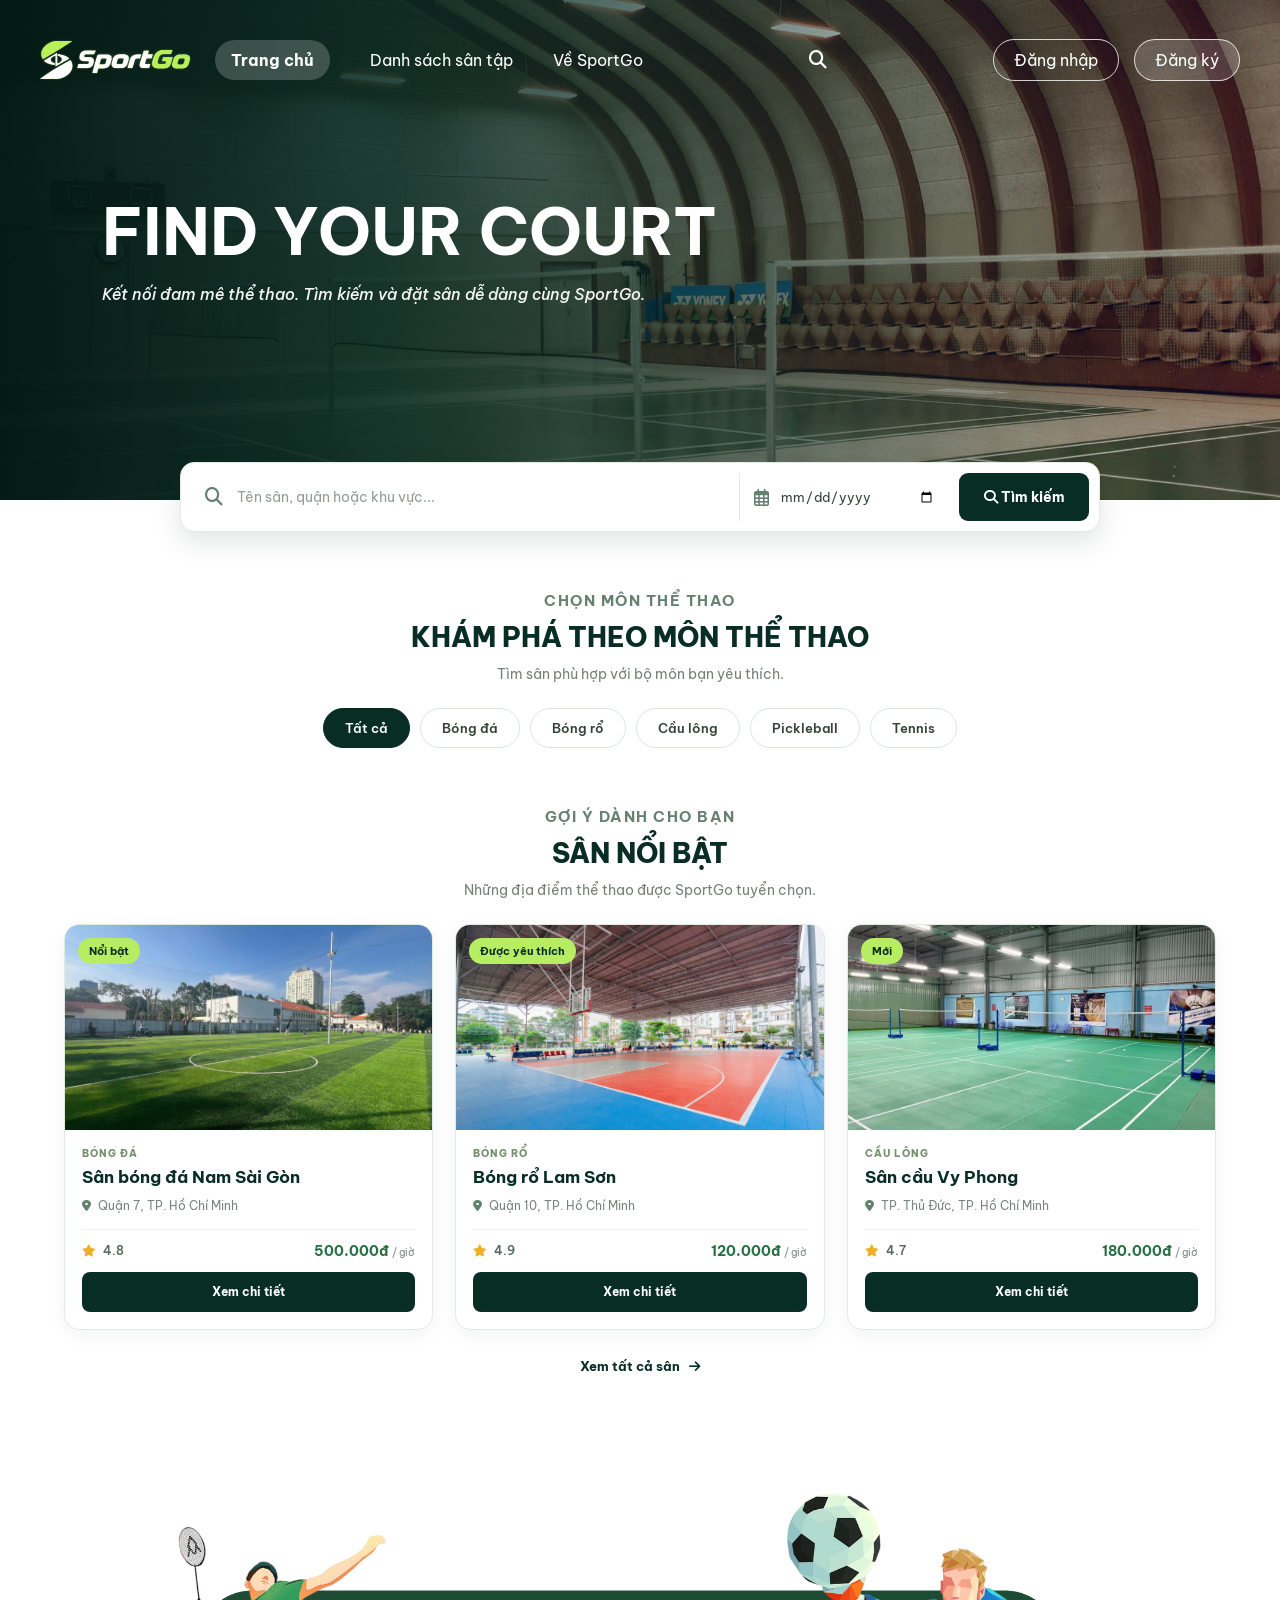
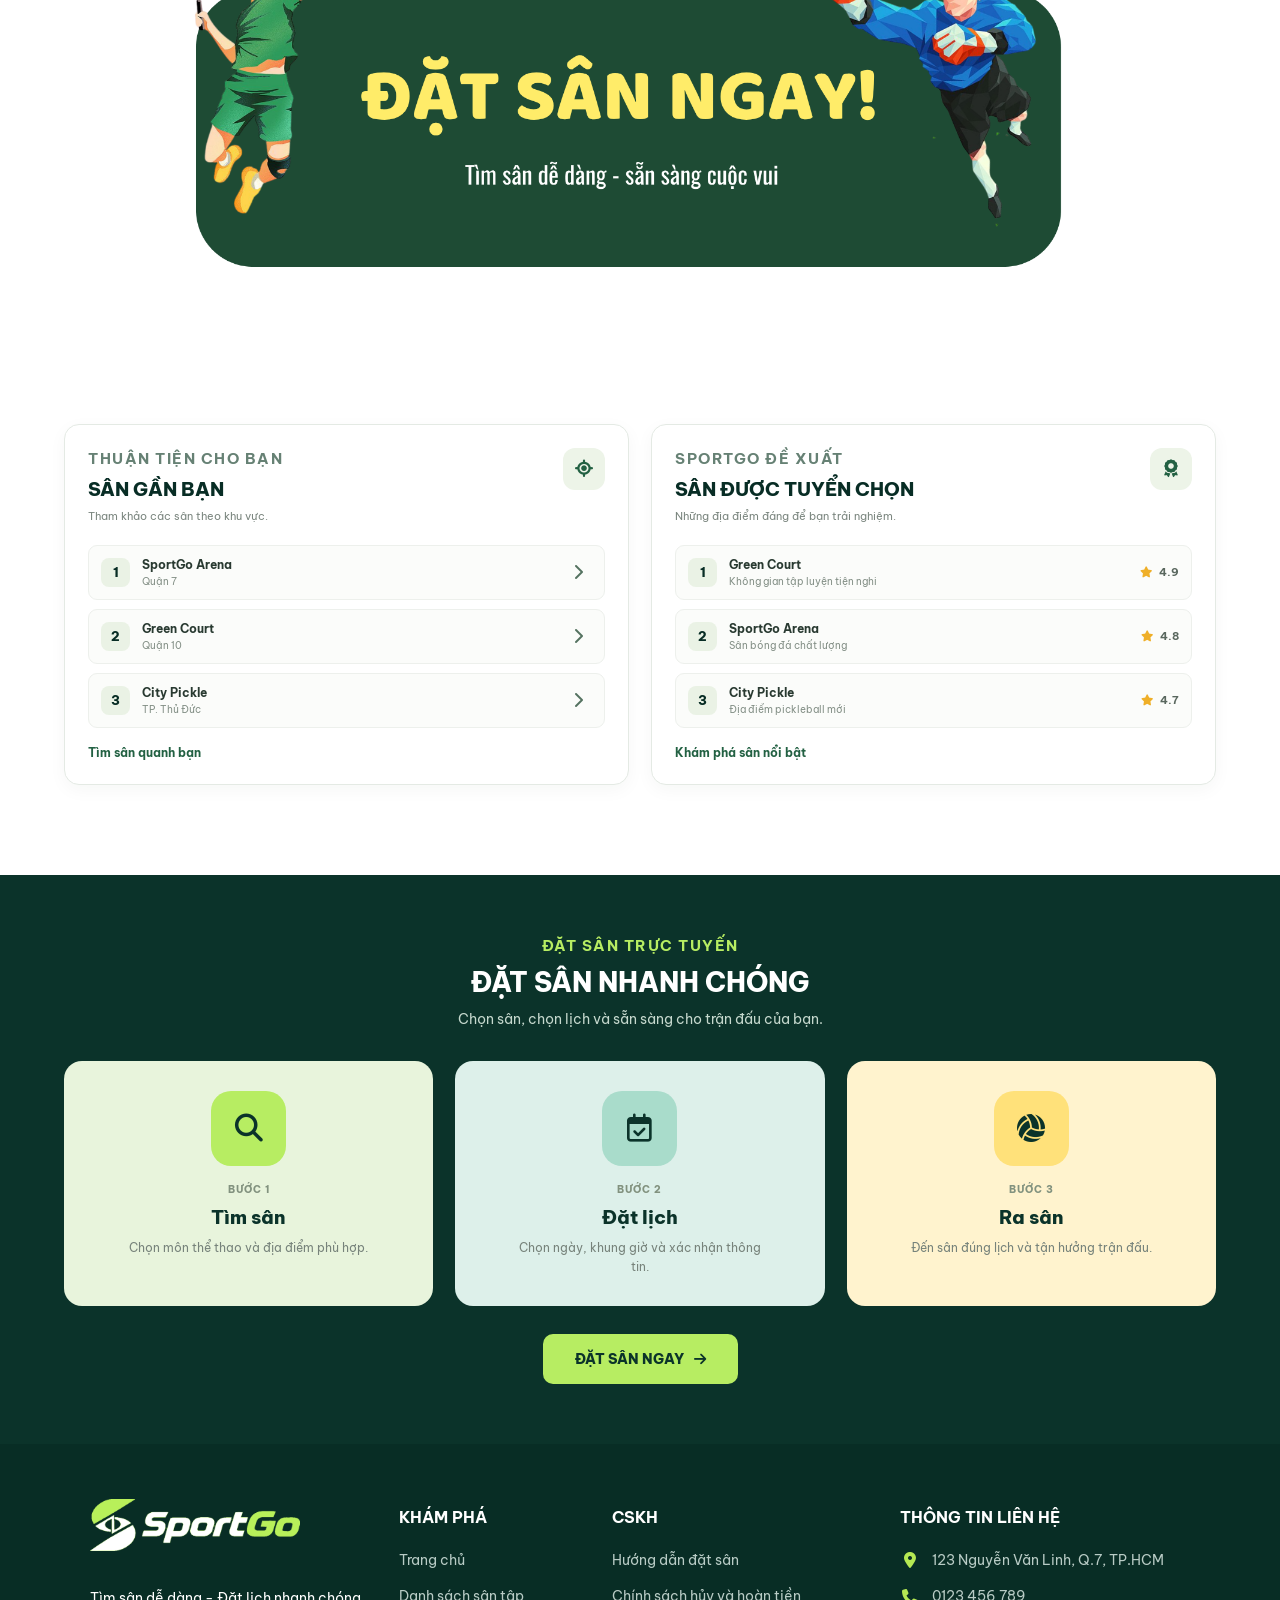
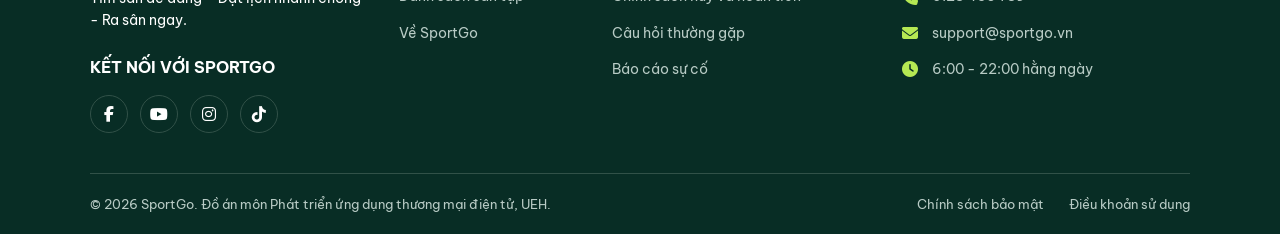
==== commit 727b599a: "aot" ====
--- a/SportGo_project/Front-end/index.html
+++ b/SportGo_project/Front-end/index.html
@@ -46,22 +46,45 @@
     </div>
 </header>
 
-        <!-- 1. TÌM KIẾM SÂN -->
-        <section class="home-search-section" aria-label="Tìm kiếm sân thể thao">
-            <form class="home-search-form" action="courts.html" method="get">
-                <label class="visually-hidden" for="home-search">Nhập tên sân hoặc khu vực</label>
-                <div class="home-search-input">
-                    <i class="fa-solid fa-magnifying-glass" aria-hidden="true"></i>
-                    <input
-                        type="search"
-                        id="home-search"
-                        name="keyword"
-                        placeholder="Nhập tên sân, quận hoặc khu vực bạn muốn tìm..."
-                    >
-                </div>
-                <button type="submit" class="home-search-button">Tìm kiếm</button>
-            </form>
-        </section>
+      <!-- 1. TÌM KIẾM SÂN -->
+<section class="home-search-section" aria-label="Tìm kiếm sân thể thao">
+    <form class="home-search-form" action="courts.html" method="get">
+
+        <!-- Tìm theo tên sân hoặc địa điểm -->
+        <div class="home-search-input">
+            <i class="fa-solid fa-magnifying-glass" aria-hidden="true"></i>
+            <label class="visually-hidden" for="home-search">
+                Tên sân hoặc khu vực
+            </label>
+            <input
+                type="search"
+                id="home-search"
+                name="keyword"
+                placeholder="Tên sân, quận hoặc khu vực..."
+            >
+        </div>
+
+        <!-- Chọn ngày đặt sân -->
+        <div class="home-search-date">
+            <i class="fa-regular fa-calendar-days" aria-hidden="true"></i>
+            <label class="visually-hidden" for="booking-date">
+                Ngày muốn đặt sân
+            </label>
+            <input
+                type="date"
+                id="booking-date"
+                name="date"
+                aria-label="Chọn ngày muốn đặt sân"
+            >
+        </div>
+
+        <!-- Nút tìm kiếm -->
+        <button type="submit" class="home-search-button">
+            <i class="fa-solid fa-magnifying-glass"></i>
+            Tìm kiếm
+        </button>
+    </form>
+</section>
 
         <!-- 2. DANH MỤC MÔN THỂ THAO -->
         <section class="home-category-section home-container">
--- a/SportGo_project/Front-end/CSS/style.css
+++ b/SportGo_project/Front-end/CSS/style.css
@@ -646,6 +646,7 @@
     display: block;
     width: 100%;
     height: 100%;
+    object-fit: cover;
 }
 
 .court-card-status {
@@ -1948,6 +1949,17 @@
     padding: 0 14px;
 }
 
+.home-search-input input {
+    width: 100%;
+    min-width: 0;
+    height: 48px;
+    border: 0;
+    outline: none;
+    color: #202a26;
+    font-family: var(--font-main);
+    font-size: 13px;
+}
+
 .home-search-input i {
     color: #668174;
     font-size: 18px;
@@ -1982,6 +1994,36 @@
     cursor: pointer;
     transition: background-color 0.2s, transform 0.2s;
 }
+/* CHỌN NGÀY ĐẶT SÂN */
+.home-search-date {
+    display: flex;
+    align-items: center;
+    gap: 10px;
+    min-width: 210px;
+    padding: 0 14px;
+    border-left: 1px solid #e4eae4;
+}
+
+.home-search-date i {
+    color: #668174;
+    font-size: 17px;
+}
+
+.home-search-date input {
+    width: 100%;
+    height: 48px;
+    border: none;
+    outline: none;
+    background: transparent;
+    color: #34443b;
+    font-family: var(--font-main);
+    font-size: 13px;
+    cursor: pointer;
+}
+
+.home-search-date input::-webkit-calendar-picker-indicator {
+    cursor: pointer;
+}
 
 .home-search-button:hover {
     background: #145344;
@@ -1999,9 +2041,9 @@
 
 .home-eyebrow {
     display: inline-block;
-    margin-bottom: 7px;
+    margin-bottom: 9px;
     color: #668174;
-    font-size: 11px;
+    font-size: 15px;
     font-weight: 700;
     letter-spacing: 1.5px;
 }
@@ -2055,7 +2097,7 @@
 
 .home-featured-section {
     padding-top: 58px;
-    padding-bottom: 42px;
+    padding-bottom: 1px;
 }
 
 .home-court-grid {
@@ -2231,17 +2273,11 @@
 
 /* Banner riêng giữa trang chủ */
 .home-promo-banner {
-    margin-top: 8px;
-    margin-bottom: 58px;
+    margin-top: 0px;
+    margin-bottom: 0px;
 }
 
 /* BANNER QUẢNG BÁ TRANG CHỦ */
-
-.home-promo-banner {
-    margin-top: 8px;
-    margin-bottom: 58px;
-}
-
 .home-promo-link {
     display: block;
     width: 100%;
@@ -2269,7 +2305,7 @@
 
 /* Hai bảng sân gần bạn và sân tuyển chọn */
 .home-discovery-section {
-    padding-bottom: 60px;
+    padding-bottom: 90px;
 }
 
 .home-discovery-grid {
@@ -2417,7 +2453,7 @@
 
 /* Hướng dẫn đặt sân */
 .home-booking-section {
-    padding: 65px 0 70px;
+    padding: 60px 0 60px;
     background: #0B332A;
 }
 
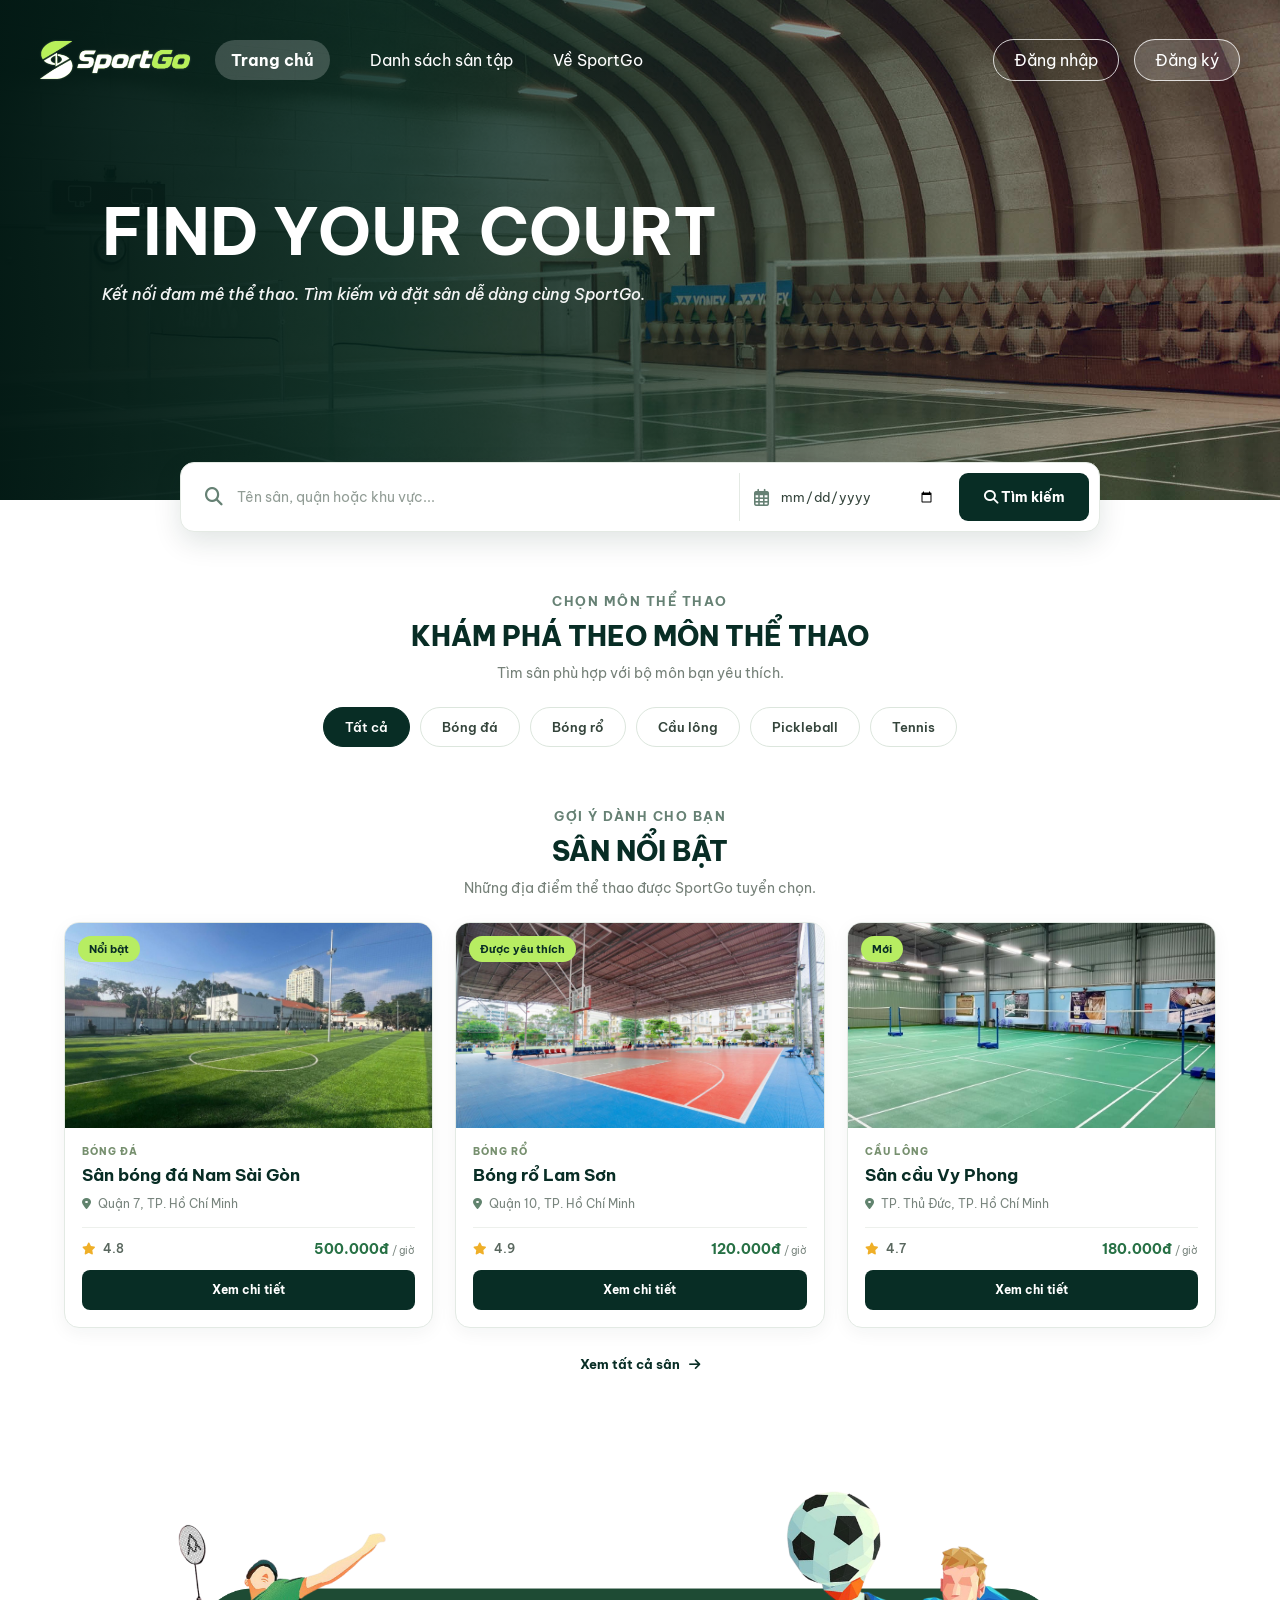
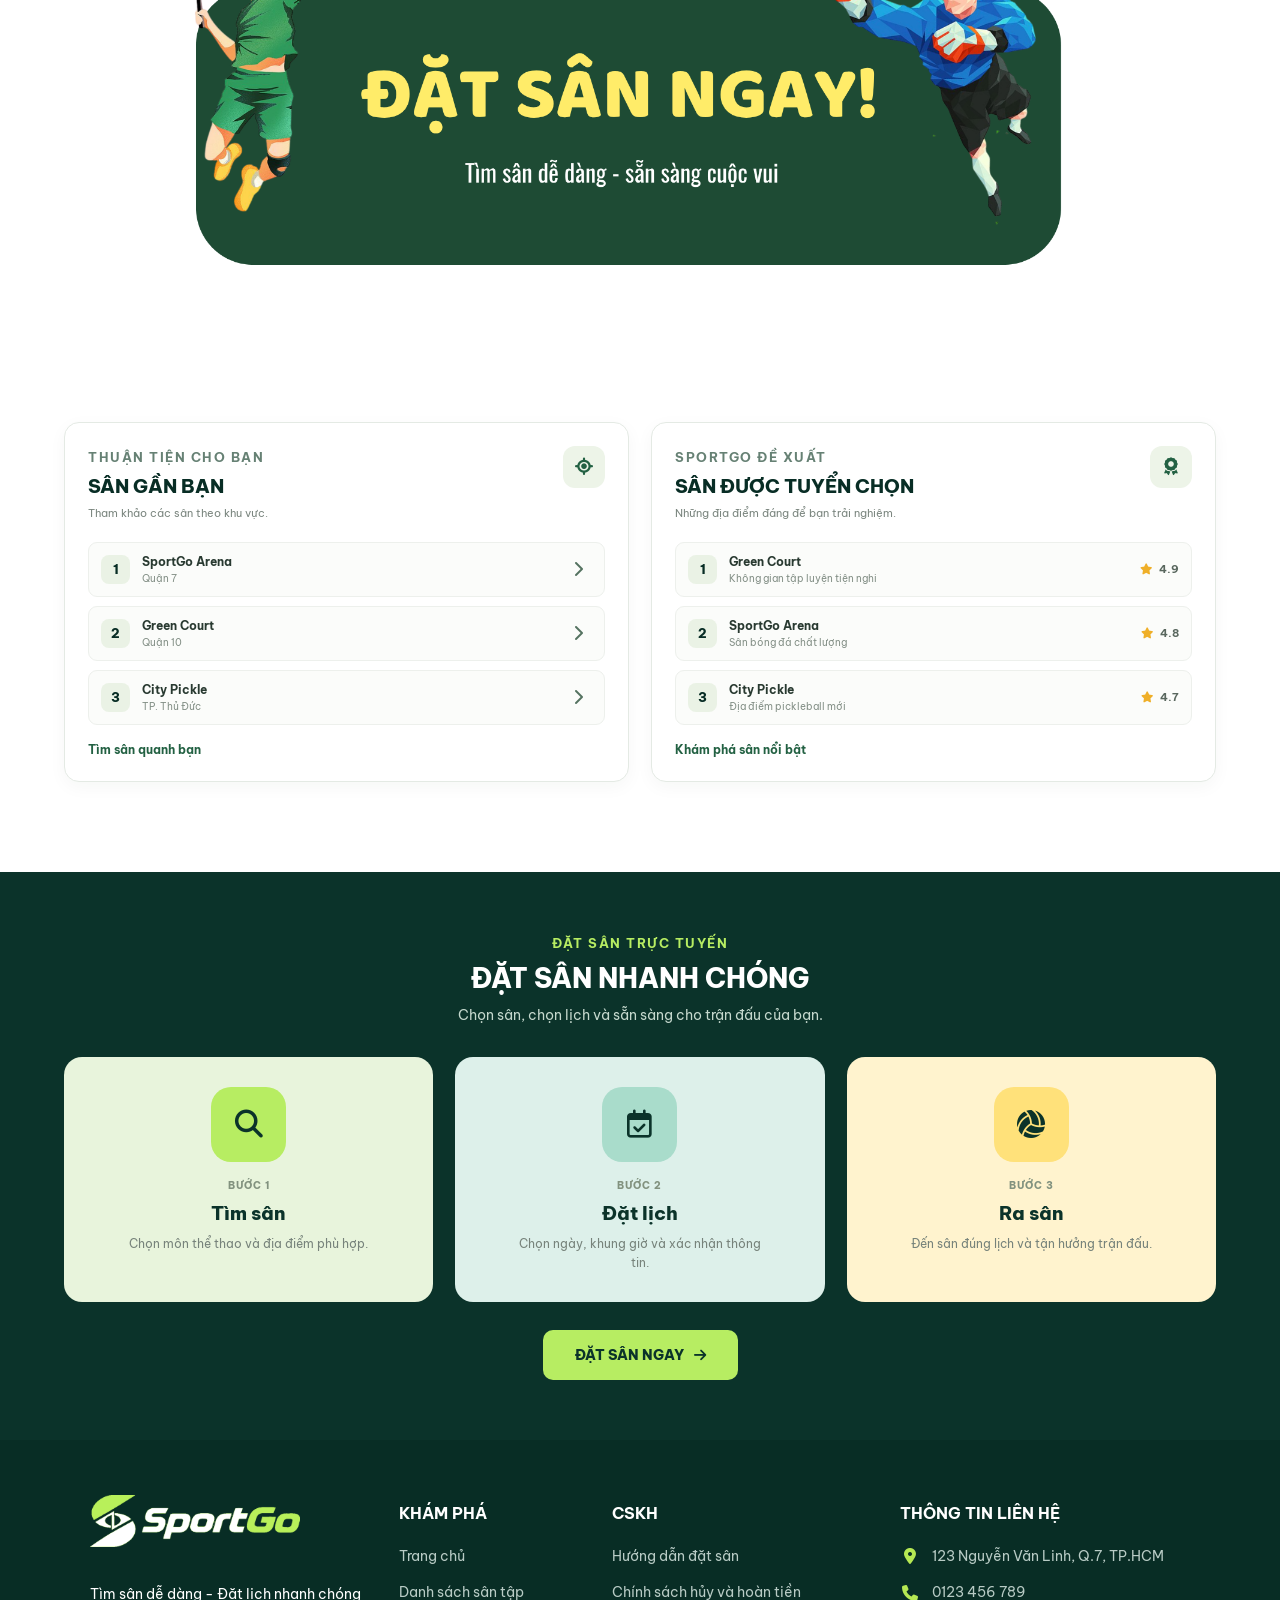
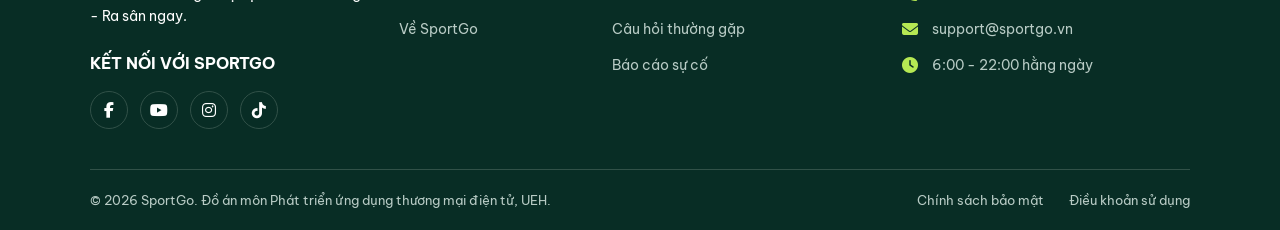
==== commit defd0361: "tìm kiếm + lọc theo danh mục" ====
--- a/SportGo_project/Front-end/index.html
+++ b/SportGo_project/Front-end/index.html
@@ -29,10 +29,6 @@
                 <li><a href="about.html">Về SportGo</a></li>
             </ul>
         </nav>
-        <a href="courts.html" class="header-search" aria-label="Tìm kiếm sân">
-            <i class="fa-solid fa-magnifying-glass"></i>
-        </a>
-
         <div class="header-actions header-actions--guest">
             <a href="login.html" class="auth-link">Đăng nhập</a>
             <a href="signup.html" class="auth-link auth-link--primary">Đăng ký</a>
--- a/SportGo_project/Front-end/CSS/style.css
+++ b/SportGo_project/Front-end/CSS/style.css
@@ -630,6 +630,16 @@
     background-color: var(--color-white);
 }
 
+.court-search-empty {
+    grid-column: 1 / -1;
+    margin: 0;
+    padding: 24px;
+    border: 1px solid #e5e9e6;
+    border-radius: 12px;
+    color: #68736e;
+    text-align: center;
+}
+
 .court-card-image {
     position: relative;
     display: flex;
@@ -1007,7 +1017,6 @@
         gap: 10px 16px;
         padding: 10px 16px;
     }
-
     .header-logo {
         flex: 0 0 auto;
     }
@@ -1902,7 +1911,7 @@
 
 /* =========================================
    13. TRANG CHỦ SPORTGO
-   Các class home- chỉ áp dụng cho index.html
+   Thanh tìm kiếm dùng chung với các trang có banner
 ========================================= */
 
 .home-main {
@@ -2043,7 +2052,7 @@
     display: inline-block;
     margin-bottom: 9px;
     color: #668174;
-    font-size: 15px;
+    font-size: 13px;
     font-weight: 700;
     letter-spacing: 1.5px;
 }
@@ -2692,30 +2701,6 @@
         padding: 20px 15px;
     }
 }
-/* ICON TÌM KIẾM HEADER */
-.header-search {
-    display: flex;
-    align-items: center;
-    justify-content: center;
-
-    width: 42px;
-    height: 42px;
-
-    margin-left: auto;
-
-    border-radius: 50%;
-    color: #ffffff;
-    font-size: 18px;
-
-    text-decoration: none;
-    transition: all 0.3s ease;
-}
-
-.header-search:hover {
-    background: rgba(183, 237, 98, 0.2);
-    color: #B7ED62;
-}
-
 /* ==================================================
    14. TRANG CHI TIẾT SÂN
    CSS bổ sung từ file chi tiết sân
@@ -3716,3 +3701,152 @@
         box-sizing: border-box;
     }
 }
+@media (max-width: 768px) {
+    .header-container {
+        display: flex;
+        flex-wrap: wrap;
+        align-items: center;
+        row-gap: 10px;
+        padding: 10px 0;
+    }
+
+    .header-logo {
+        order: 1;
+        max-width: 150px;
+    }
+
+    .header-actions {
+        order: 2;
+        flex: 0 0 100%;
+        justify-content: center;
+        margin-left: 0;
+        gap: 10px;
+    }
+
+    .main-nav {
+        order: 3;
+        flex: 0 0 100%;
+        justify-content: center;
+        flex-wrap: wrap;
+        gap: 8px 16px;
+    }
+
+    .main-nav a {
+        font-size: 13px;
+    }
+}
+
+/* =================================
+   BOOKING FORM
+================================= */
+
+#court-booking {
+    background: #f3f6f4;
+    border: 1px solid #e0e8e3;
+    border-radius: 18px;
+    padding: 30px;
+    margin-top: 30px;
+}
+
+#court-booking h2 {
+    font-size: 25px;
+    font-weight: 700;
+    color: #082d25;
+    margin-bottom: 25px;
+}
+
+.booking-form {
+    display: flex;
+    flex-direction: column;
+    gap: 24px;
+}
+
+.booking-form-grid {
+    display: grid;
+    grid-template-columns: 1fr 1fr;
+    gap: 22px;
+}
+
+.booking-field {
+    display: flex;
+    flex-direction: column;
+    gap: 10px;
+}
+
+.booking-field label {
+    font-size: 15px;
+    font-weight: 600;
+    color: #173d32;
+}
+
+.booking-field input,
+.booking-field select {
+    width: 100%;
+    height: 50px;
+    padding: 0 15px;
+
+    font-family: inherit;
+    font-size: 15px;
+    font-weight: 400;
+    color: #173d32;
+
+    background: #ffffff;
+    border: 1px solid #dce5df;
+    border-radius: 10px;
+
+    outline: none;
+    transition: all 0.25s ease;
+}
+
+.booking-field input:focus,
+.booking-field select:focus {
+    border-color: #0b5945;
+    box-shadow: 0 0 0 3px rgba(11, 89, 69, 0.1);
+}
+
+.booking-field input:hover,
+.booking-field select:hover {
+    border-color: #9db9aa;
+}
+
+.booking-submit {
+    width: fit-content;
+    min-width: 205px;
+    height: 52px;
+    padding: 0 25px;
+
+    background: #082d25;
+    color: #f5d85e;
+
+    font-family: inherit;
+    font-size: 15px;
+    font-weight: 700;
+
+    border: none;
+    border-radius: 11px;
+    cursor: pointer;
+
+    transition: all 0.25s ease;
+}
+
+.booking-submit:hover {
+    background: #10513f;
+    transform: translateY(-2px);
+    box-shadow: 0 5px 14px rgba(8, 45, 37, 0.15);
+}
+
+/* Responsive */
+@media (max-width: 768px) {
+    #court-booking {
+        padding: 22px 18px;
+    }
+
+    .booking-form-grid {
+        grid-template-columns: 1fr;
+        gap: 18px;
+    }
+
+    .booking-submit {
+        width: 100%;
+    }
+}
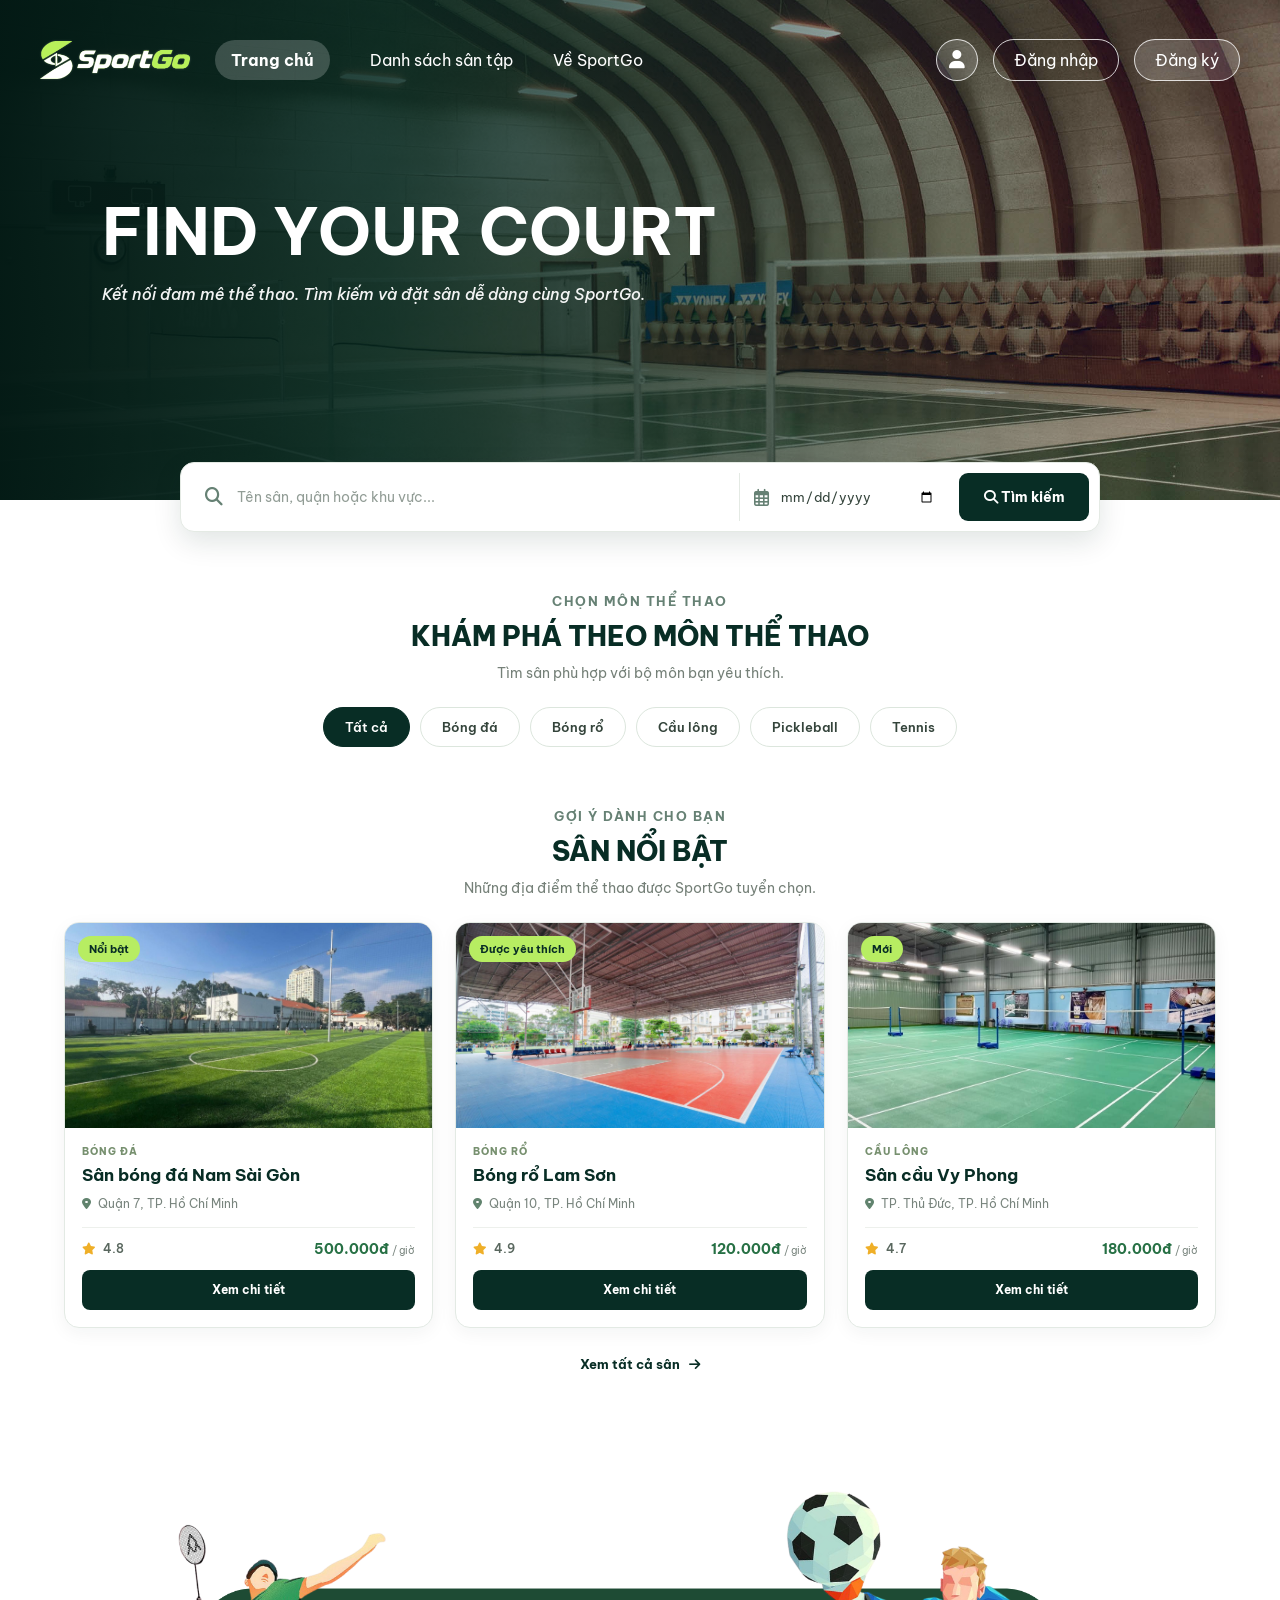
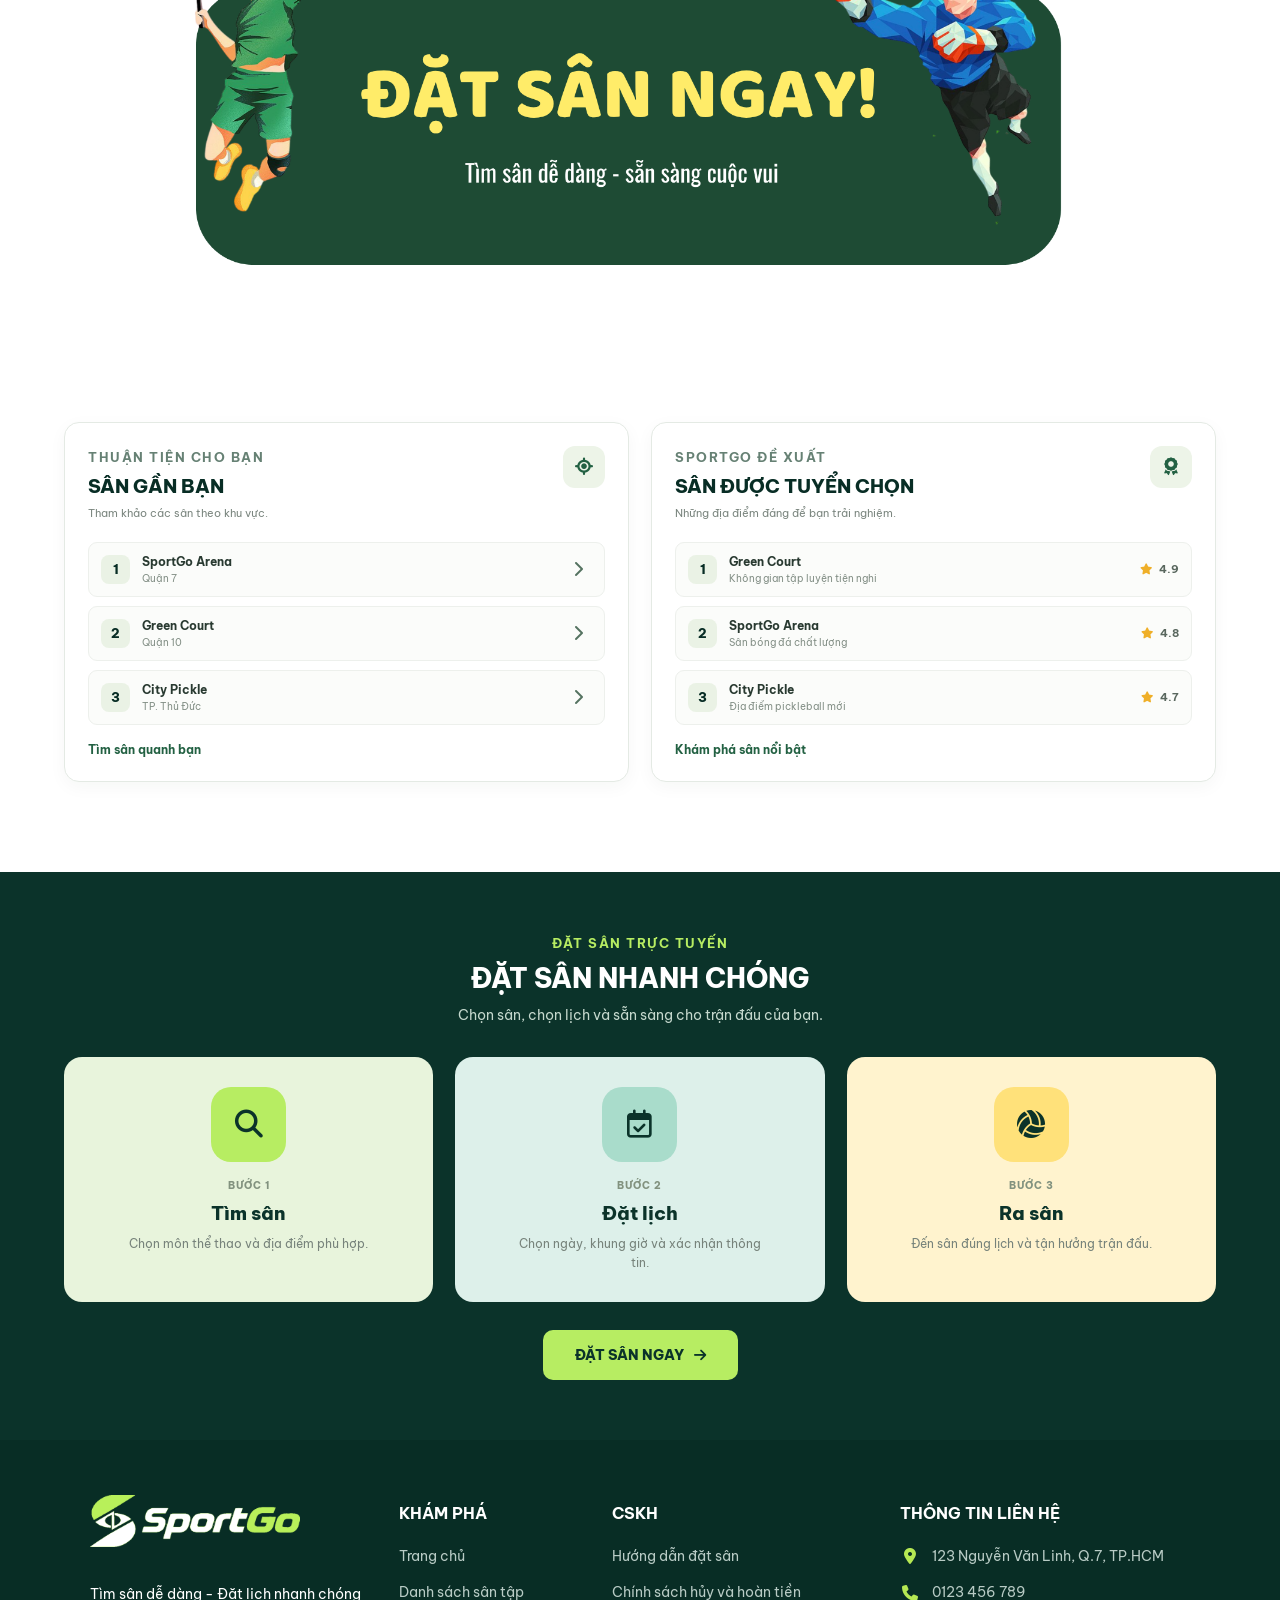
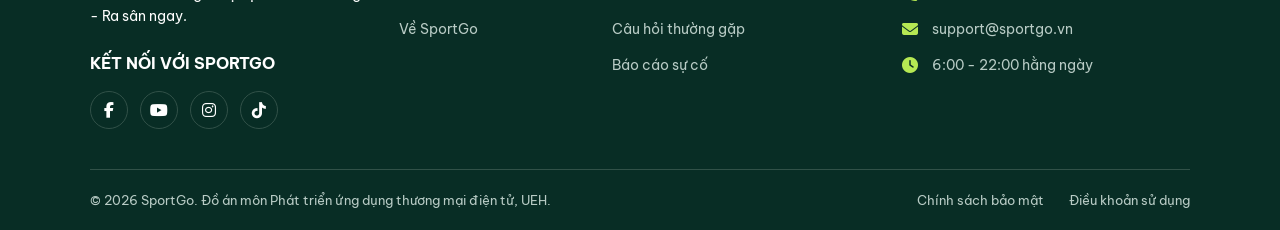
==== commit 99626fcb: "update header" ====
--- a/SportGo_project/Front-end/index.html
+++ b/SportGo_project/Front-end/index.html
@@ -30,6 +30,7 @@
             </ul>
         </nav>
         <div class="header-actions header-actions--guest">
+    <a href="profile.html" class="account-icon" aria-label="Tài khoản của tôi" title="Tài khoản của tôi"><i class="fa-solid fa-user"></i></a>
             <a href="login.html" class="auth-link">Đăng nhập</a>
             <a href="signup.html" class="auth-link auth-link--primary">Đăng ký</a>
         </div>
--- a/SportGo_project/Front-end/CSS/style.css
+++ b/SportGo_project/Front-end/CSS/style.css
@@ -1402,6 +1402,22 @@
 
 .booking-table tbody tr:hover {
     background: #FAFCF8;
+}
+
+.booking-history-message {
+    margin: 18px 0 0;
+    color: #78847D;
+    font-size: 13px;
+}
+
+.booking-history-message--error {
+    color: #B84036;
+}
+
+.booking-history-empty {
+    padding: 28px 16px !important;
+    color: #78847D !important;
+    text-align: center;
 }
 
 
@@ -3767,6 +3783,245 @@
     gap: 22px;
 }
 
+.booking-schedule {
+    display: grid;
+    gap: 12px;
+    padding: 18px;
+    border: 1px solid #dce5df;
+    border-radius: 12px;
+    background: #ffffff;
+}
+
+.booking-schedule h3,
+.booking-schedule-hint,
+.booking-schedule-message {
+    margin: 0;
+}
+
+.booking-schedule h3 {
+    color: #173d32;
+    font-size: 17px;
+}
+
+.booking-schedule-hint,
+.booking-schedule-message {
+    color: #68736e;
+    font-size: 13px;
+}
+
+.booking-schedule-legend {
+    display: flex;
+    flex-wrap: wrap;
+    gap: 14px;
+    color: #45554d;
+    font-size: 12px;
+}
+
+.booking-schedule-legend span {
+    display: inline-flex;
+    align-items: center;
+    gap: 6px;
+}
+
+.booking-legend-dot {
+    width: 10px;
+    height: 10px;
+    border-radius: 50%;
+}
+
+.booking-legend-dot--available {
+    background: #b7ed62;
+}
+
+.booking-legend-dot--booked {
+    background: #d7ddda;
+}
+
+.booking-legend-dot--selected {
+    background: #0b5945;
+}
+
+.booking-schedule-grid {
+    max-width: 100%;
+    overflow: auto;
+    border: 1px solid #dce5df;
+    border-radius: 10px;
+}
+
+.booking-schedule-table {
+    width: max-content;
+    min-width: 100%;
+    border-collapse: separate;
+    border-spacing: 0;
+    white-space: nowrap;
+}
+
+.booking-schedule-table th,
+.booking-schedule-table td {
+    padding: 0;
+    border-right: 1px solid #e5e9e6;
+    border-bottom: 1px solid #e5e9e6;
+    background: #ffffff;
+    text-align: center;
+}
+
+.booking-schedule-table th {
+    padding: 8px 6px;
+}
+
+.booking-schedule-table thead th {
+    position: sticky;
+    top: 0;
+    z-index: 1;
+    background: #f3f6f4;
+    color: #173d32;
+    font-size: 12px;
+}
+
+.booking-schedule-table th:first-child {
+    position: sticky;
+    left: 0;
+    z-index: 2;
+    min-width: 110px;
+    background: #f3f6f4;
+    text-align: left;
+}
+
+.booking-schedule-table thead th:first-child {
+    z-index: 3;
+}
+
+.booking-schedule-table tr:last-child th,
+.booking-schedule-table tr:last-child td {
+    border-bottom: 0;
+}
+
+.booking-schedule-table th:last-child,
+.booking-schedule-table td:last-child {
+    border-right: 0;
+}
+
+.booking-slot {
+    display: grid;
+    place-items: center;
+    width: 100%;
+    min-width: 42px;
+    height: 38px;
+    padding: 0;
+    border: 0;
+    border-radius: 0;
+    background: #f3fae8;
+    color: #173d32;
+    font: inherit;
+    vertical-align: middle;
+}
+
+.booking-slot--available {
+    cursor: pointer;
+}
+
+.booking-slot--available:hover,
+.booking-slot--selected {
+    border-color: #0b5945;
+    background: #e3f2d2;
+}
+
+.booking-slot--selected {
+    box-shadow: inset 0 0 0 1px #0b5945;
+}
+
+.booking-slot--booked {
+    border-color: #d7ddda;
+    background: #edf0ee;
+    color: #747d78;
+    cursor: not-allowed;
+}
+
+.booking-slot strong {
+    font-size: 14px;
+}
+
+.booking-schedule-empty {
+    margin: 0;
+    padding: 14px;
+    color: #68736e;
+    font-size: 14px;
+}
+
+.booking-schedule-message {
+    color: #0b5945;
+}
+
+.booking-selection-summary {
+    display: grid;
+    gap: 8px;
+    padding: 14px;
+    border-radius: 10px;
+    background: #f3f6f4;
+}
+
+.booking-selection-summary h4,
+.booking-selection-summary p {
+    margin: 0;
+}
+
+.booking-selection-summary h4 {
+    color: #173d32;
+    font-size: 15px;
+}
+
+.booking-selection-summary > p:not(.booking-total) {
+    color: #68736e;
+    font-size: 13px;
+}
+
+.booking-selection-summary ul {
+    display: grid;
+    gap: 6px;
+    margin: 0;
+    padding: 0;
+    list-style: none;
+}
+
+.booking-selection-summary li,
+.booking-total {
+    display: flex;
+    align-items: center;
+    justify-content: space-between;
+    gap: 12px;
+    color: #45554d;
+    font-size: 13px;
+}
+
+.booking-selection-summary li strong,
+.booking-total strong {
+    color: #173d32;
+}
+
+.booking-total {
+    padding-top: 9px;
+    border-top: 1px solid #dce5df;
+}
+
+.booking-total strong {
+    font-size: 17px;
+}
+
+#booking-message {
+    min-height: 1.5em;
+    color: #0b5945;
+    font-weight: 600;
+}
+
+#booking-message.booking-message--error,
+#booking-schedule-message:empty {
+    color: #68736e;
+}
+
+.booking-message--error {
+    color: #b42318 !important;
+}
+
 .booking-field {
     display: flex;
     flex-direction: column;
@@ -3849,4 +4104,560 @@
     .booking-submit {
         width: 100%;
     }
-}+}
+
+/* =========================================
+   BOOKING HISTORY - LỊCH SỬ ĐẶT SÂN
+========================================= */
+
+/* Ảnh và thông tin sân */
+.booking-court-info {
+    display: flex;
+    align-items: center;
+    gap: 12px;
+    min-width: 180px;
+}
+
+.booking-court-image {
+    width: 76px;
+    height: 58px;
+    flex-shrink: 0;
+    object-fit: cover;
+    border-radius: 9px;
+    background: #e8eee9;
+}
+
+.booking-court-info strong {
+    display: block;
+    color: #174B39;
+    font-size: 13px;
+    line-height: 1.5;
+}
+
+.booking-court-info small {
+    display: block;
+    margin-top: 4px;
+    color: #78847D;
+    font-size: 11px;
+}
+
+/* Thành tiền */
+.booking-price {
+    color: #174B39;
+    font-size: 14px;
+    white-space: nowrap;
+}
+
+/* Nhóm nút thao tác */
+.booking-actions {
+    display: flex;
+    flex-wrap: wrap;
+    gap: 7px;
+}
+
+.booking-action-edit,
+.booking-action-delete {
+    display: inline-flex;
+    align-items: center;
+    justify-content: center;
+    gap: 6px;
+    padding: 8px 11px;
+    border: none;
+    border-radius: 7px;
+    font-family: inherit;
+    font-size: 12px;
+    font-weight: 600;
+    cursor: pointer;
+    transition: 0.2s ease;
+}
+
+.booking-action-edit {
+    background: #e8f2e9;
+    color: #174B39;
+}
+
+.booking-action-edit:hover {
+    background: #d5e9d8;
+}
+
+.booking-action-delete {
+    background: #fbe9e7;
+    color: #b84036;
+}
+
+.booking-action-delete:hover {
+    background: #f5d4d0;
+}
+
+/* Dòng chỉnh sửa */
+.booking-edit-row > td {
+    padding: 20px !important;
+    background: #f5f8f5;
+}
+
+.booking-edit-form {
+    padding: 20px;
+    border: 1px solid #dce7df;
+    border-radius: 12px;
+    background: #ffffff;
+}
+
+.booking-edit-form h4 {
+    margin: 0 0 18px;
+    color: #174B39;
+    font-size: 16px;
+}
+
+.booking-edit-grid {
+    display: grid;
+    grid-template-columns: repeat(3, minmax(0, 1fr));
+    gap: 15px;
+}
+
+.booking-edit-grid > div {
+    display: flex;
+    flex-direction: column;
+    gap: 8px;
+}
+
+.booking-edit-grid label {
+    color: #43534a;
+    font-size: 13px;
+    font-weight: 600;
+}
+
+.booking-edit-grid input,
+.booking-edit-grid select {
+    width: 100%;
+    height: 44px;
+    padding: 0 12px;
+    border: 1px solid #dce5df;
+    border-radius: 8px;
+    background: #ffffff;
+    color: #174B39;
+    font-family: inherit;
+    font-size: 13px;
+    outline: none;
+}
+
+.booking-edit-grid input:focus,
+.booking-edit-grid select:focus {
+    border-color: #174B39;
+    box-shadow: 0 0 0 3px rgba(23, 75, 57, 0.1);
+}
+
+.booking-edit-note {
+    margin: 14px 0;
+    color: #78847D;
+    font-size: 12px;
+    line-height: 1.6;
+}
+
+.booking-edit-actions {
+    display: flex;
+    flex-wrap: wrap;
+    gap: 10px;
+}
+
+.booking-save-btn,
+.booking-cancel-btn {
+    min-height: 40px;
+    padding: 0 17px;
+    border: none;
+    border-radius: 8px;
+    font-family: inherit;
+    font-size: 13px;
+    font-weight: 600;
+    cursor: pointer;
+}
+
+.booking-save-btn {
+    background: #174B39;
+    color: #ffffff;
+}
+
+.booking-save-btn:hover {
+    background: #0b3529;
+}
+
+.booking-cancel-btn {
+    background: #edf1ee;
+    color: #43534a;
+}
+
+.booking-cancel-btn:hover {
+    background: #dfe7e1;
+}
+
+/* Responsive */
+@media (max-width: 768px) {
+    .booking-edit-grid {
+        grid-template-columns: 1fr;
+    }
+
+    .booking-edit-form {
+        padding: 15px;
+    }
+
+    .booking-court-image {
+        width: 65px;
+        height: 52px;
+    }
+
+    .booking-actions {
+        flex-direction: column;
+    }
+
+    .booking-action-edit,
+    .booking-action-delete {
+        width: 100%;
+    }
+}
+
+/* =========================================
+   TRANG HÓA ĐƠN / THANH TOÁN (checkout.html)
+========================================= */
+
+.checkout-page {
+    width: 100%;
+    padding: 40px 7% 60px;
+    background-color: #FAFAF6;
+}
+
+.checkout-container {
+    display: grid;
+    grid-template-columns: minmax(0, 1fr) minmax(0, 1fr);
+    align-items: start;
+    gap: 22px;
+    width: 100%;
+    max-width: 1200px;
+    margin: 0 auto;
+}
+
+/* Thẻ nội dung (giống .profile-content) */
+.checkout-card {
+    min-width: 0;
+    padding: 28px 30px;
+    border: 1px solid #E5E9E5;
+    border-radius: 24px;
+    background: #FFFFFF;
+}
+
+.checkout-card h2 {
+    margin: 0 0 18px;
+    padding-bottom: 14px;
+    border-bottom: 1px solid #B8D4C3;
+    color: #082D25;
+    font-size: 23px;
+    font-weight: 700;
+}
+
+/* ----- Cột trái: hóa đơn ----- */
+
+#invoice-info {
+    display: grid;
+    gap: 6px;
+    padding: 14px 16px;
+    margin-bottom: 16px;
+    border-radius: 10px;
+    background: #F0F5EB;
+    color: #43534A;
+    font-size: 14px;
+    line-height: 1.6;
+}
+
+#invoice-info p {
+    margin: 0;
+}
+
+#invoice-info strong {
+    color: #174B39;
+    font-size: 16px;
+}
+
+#invoice-info a {
+    color: #08713e;
+    font-weight: 600;
+}
+
+.checkout-table {
+    width: 100%;
+    border-collapse: collapse;
+    text-align: left;
+}
+
+.checkout-table th {
+    padding: 12px 10px;
+    background: #EDF4E8;
+    color: #174B39;
+    font-size: 12px;
+    font-weight: 700;
+    white-space: nowrap;
+}
+
+.checkout-table th:last-child,
+.checkout-table td:last-child {
+    text-align: right;
+}
+
+.checkout-table td {
+    padding: 14px 10px;
+    border-bottom: 1px solid #E8EAE6;
+    color: #303B36;
+    font-size: 13px;
+}
+
+.checkout-table tbody tr:hover {
+    background: #FAFCF8;
+}
+
+.checkout-total {
+    display: flex;
+    align-items: center;
+    justify-content: space-between;
+    gap: 12px;
+    margin: 18px 0 0;
+    padding: 14px 16px;
+    border-radius: 10px;
+    background: #F3F6F4;
+    color: #45554d;
+    font-size: 14px;
+}
+
+.checkout-total strong {
+    color: #173d32;
+    font-size: 20px;
+}
+
+/* ----- Cột phải: thông tin người đặt ----- */
+
+.checkout-field {
+    display: flex;
+    flex-direction: column;
+    gap: 8px;
+    margin-bottom: 16px;
+}
+
+.checkout-field label {
+    color: #173d32;
+    font-size: 14px;
+    font-weight: 600;
+}
+
+.checkout-field input,
+.checkout-field textarea {
+    width: 100%;
+    padding: 0 15px;
+    border: 1px solid #dce5df;
+    border-radius: 10px;
+    background: #FFFFFF;
+    color: #173d32;
+    font-family: inherit;
+    font-size: 14px;
+    outline: none;
+    transition: border-color 0.25s ease, box-shadow 0.25s ease;
+}
+
+.checkout-field input {
+    height: 48px;
+}
+
+.checkout-field textarea {
+    padding: 12px 15px;
+    resize: vertical;
+}
+
+.checkout-field input::placeholder,
+.checkout-field textarea::placeholder {
+    color: #A0AAA3;
+}
+
+.checkout-field input:hover,
+.checkout-field textarea:hover {
+    border-color: #9db9aa;
+}
+
+.checkout-field input:focus,
+.checkout-field textarea:focus {
+    border-color: #0b5945;
+    box-shadow: 0 0 0 3px rgba(11, 89, 69, 0.1);
+}
+
+/* Phương thức thanh toán */
+.checkout-payment {
+    display: grid;
+    gap: 10px;
+    margin: 0 0 16px;
+    padding: 14px 16px;
+    border: 1px solid #E3EAE1;
+    border-radius: 10px;
+    background: #FAFCF8;
+}
+
+.checkout-payment legend {
+    padding: 0 6px;
+    color: #174B39;
+    font-size: 14px;
+    font-weight: 600;
+}
+
+.checkout-payment label {
+    display: flex;
+    align-items: center;
+    gap: 10px;
+    color: #43534A;
+    font-size: 14px;
+    cursor: pointer;
+}
+
+.checkout-payment input {
+    width: 17px;
+    height: 17px;
+    accent-color: var(--color-dark);
+}
+
+/* Thông báo */
+.checkout-message {
+    min-height: 1.5em;
+    margin: 0 0 14px;
+    color: #0b5945;
+    font-size: 13px;
+    font-weight: 600;
+}
+
+.checkout-message--error {
+    color: #b42318;
+}
+
+/* Nút */
+.checkout-actions {
+    display: flex;
+    align-items: center;
+    justify-content: space-between;
+    gap: 14px;
+}
+
+.checkout-back {
+    color: #43534A;
+    font-size: 14px;
+    font-weight: 600;
+    text-decoration: none;
+}
+
+.checkout-back:hover {
+    color: #08713e;
+    text-decoration: underline;
+}
+
+.checkout-submit {
+    min-width: 100px;
+    height: 52px;
+    padding: 0 25px;
+    border: none;
+    border-radius: 11px;
+    background: #082d25;
+    color: #f5d85e;
+    font-family: inherit;
+    font-size: 15px;
+    font-weight: 700;
+    cursor: pointer;
+    transition: all 0.25s ease;
+}
+
+.checkout-submit:hover {
+    background: #10513f;
+    transform: translateY(-2px);
+    box-shadow: 0 5px 14px rgba(8, 45, 37, 0.15);
+}
+
+.checkout-submit:active {
+    transform: translateY(0);
+}
+
+.checkout-timer {
+    display: flex;
+    align-items: center;
+    justify-content: space-between;
+    gap: 12px;
+    margin: 0 0 16px;
+    padding: 12px 16px;
+    border-radius: 10px;
+    background: #FFF3CE;
+    color: #6b5400;
+    font-size: 14px;
+    font-weight: 600;
+}
+
+.checkout-timer strong {
+    font-size: 20px;
+    font-variant-numeric: tabular-nums;
+}
+
+.checkout-timer--warning {
+    color: #b42318;
+}
+
+
+/* Responsive */
+@media (max-width: 900px) {
+    .checkout-container {
+        grid-template-columns: 1fr;
+    }
+}
+
+@media (max-width: 600px) {
+    .checkout-page {
+        padding: 24px 5% 40px;
+    }
+
+    .checkout-card {
+        padding: 20px 18px;
+        border-radius: 18px;
+    }
+
+    .checkout-actions {
+        flex-direction: column-reverse;
+        align-items: stretch;
+    }
+
+    .checkout-submit {
+        width: 100%;
+    }
+
+    .checkout-back {
+        text-align: center;
+    }
+}
+
+/* Biểu tượng tài khoản trên header */
+.account-icon {
+    display: inline-flex;
+    align-items: center;
+    justify-content: center;
+    width: 42px;
+    height: 42px;
+    border: 1px solid rgba(255, 255, 255, 0.8);
+    border-radius: 50%;
+    background: rgba(255, 255, 255, 0.16);
+    color: var(--color-white);
+    font-size: 18px;
+    text-decoration: none;
+    transition: background-color 0.2s, color 0.2s, border-color 0.2s;
+}
+
+.account-icon:hover {
+    background-color: var(--color-accent);
+    border-color: var(--color-accent);
+    color: var(--color-dark);
+}
+
+.account-icon[aria-current="page"] {
+    background-color: var(--color-accent);
+    border-color: var(--color-accent);
+    color: var(--color-dark);
+}
+
+.account-icon:focus-visible {
+    outline: 2px solid var(--color-accent);
+    outline-offset: 4px;
+}
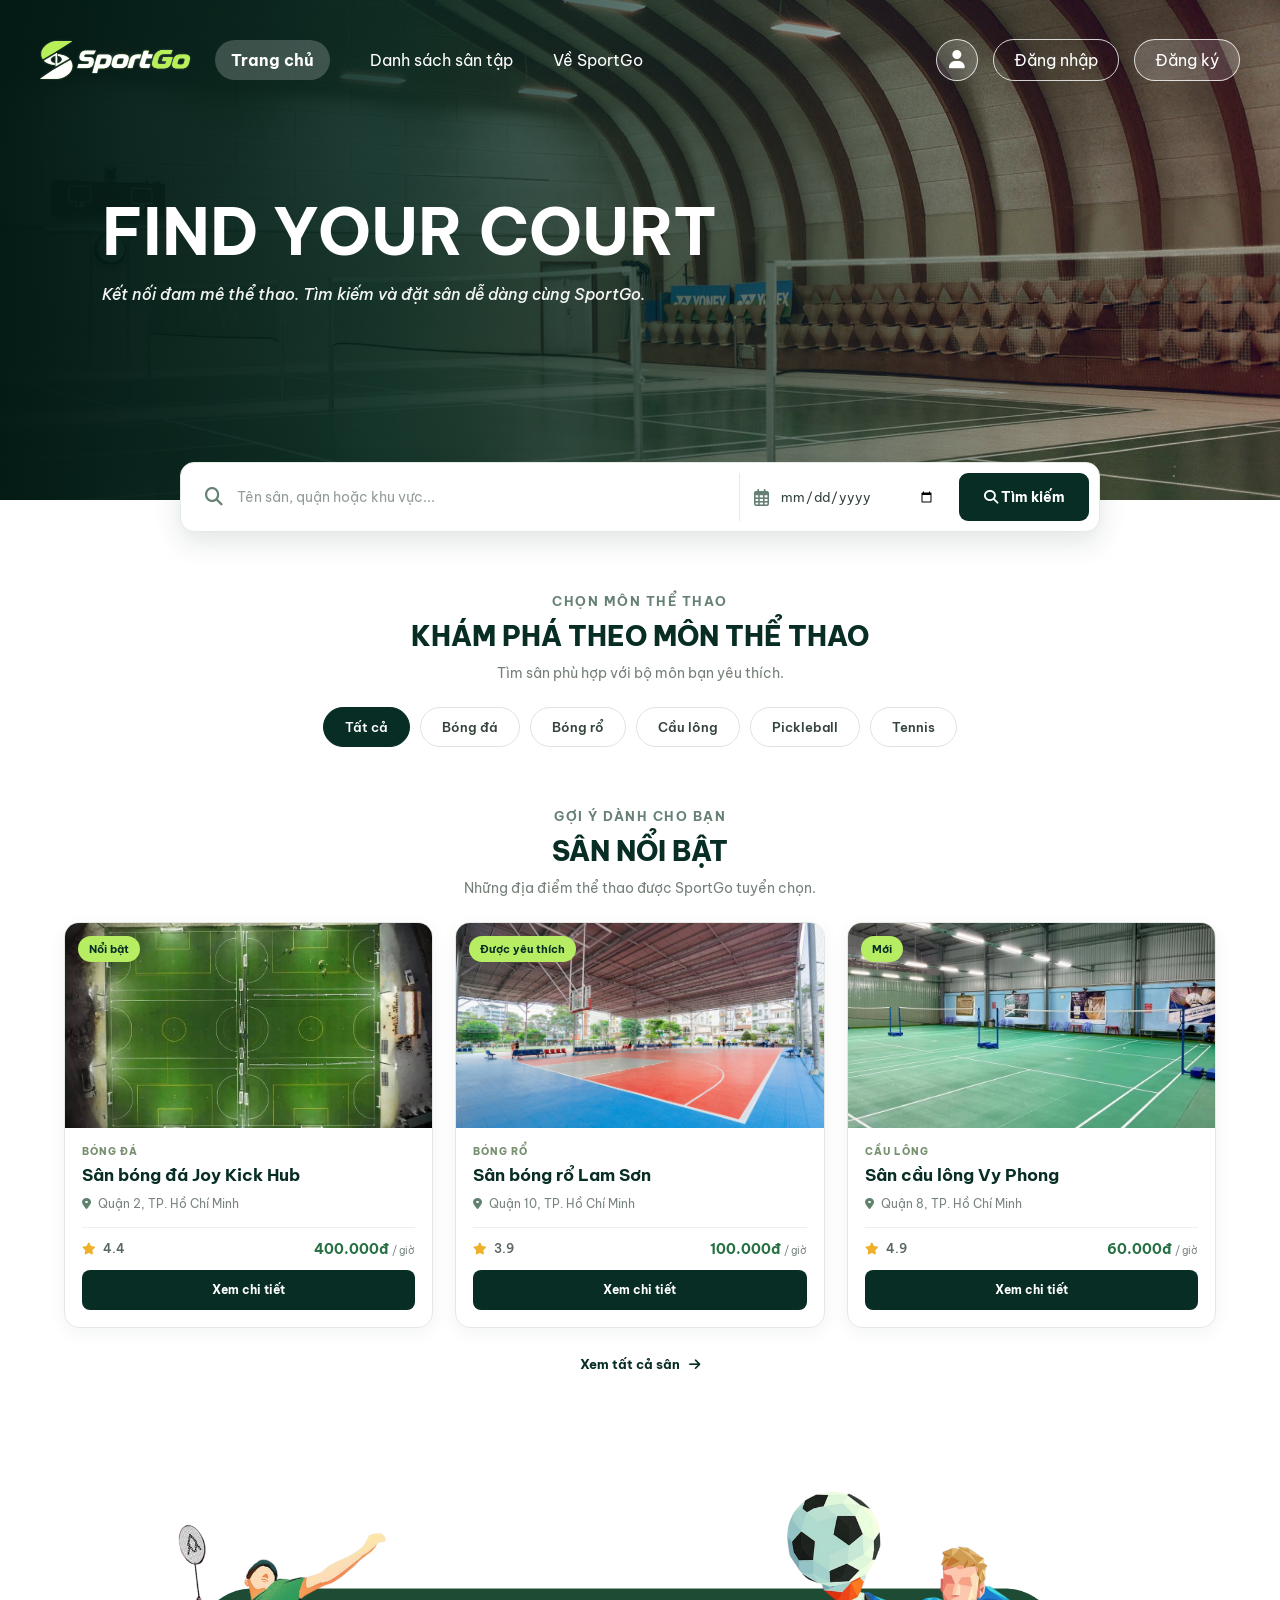
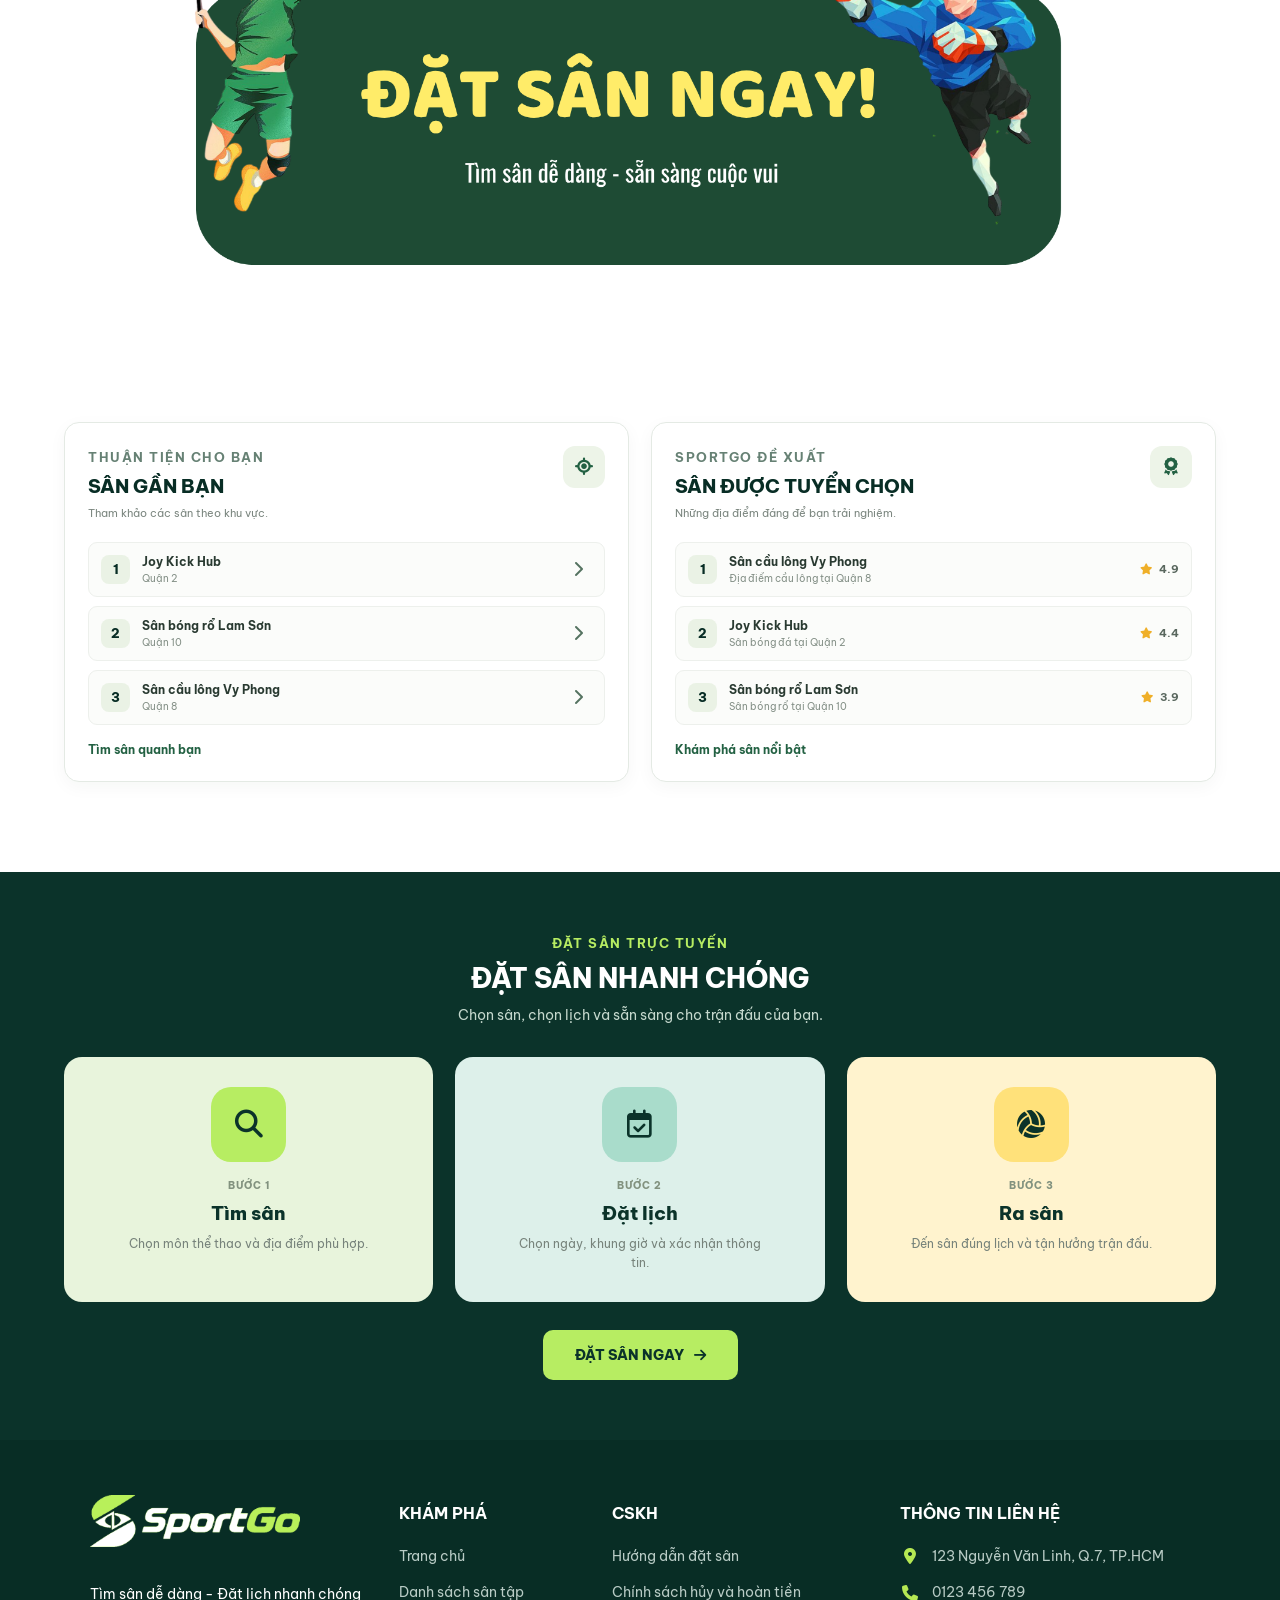
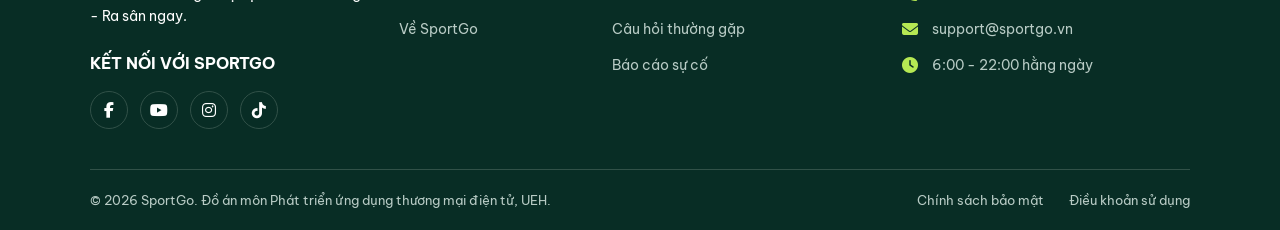
==== commit d7bb0d50: "index" ====
--- a/SportGo_project/Front-end/index.html
+++ b/SportGo_project/Front-end/index.html
@@ -1,373 +1,355 @@
-<!DOCTYPE html>
-<html lang="vi">
-<head>
-    <meta charset="UTF-8">
-    <meta name="viewport" content="width=device-width, initial-scale=1.0">
-    <meta name="description" content="SportGo giúp bạn tìm kiếm và đặt sân thể thao tại TP.HCM.">
-    <title>SportGo | Trang chủ</title>
-
-    <link rel="icon" type="image/png" href="images/logo-light.png">
-    <link rel="preconnect" href="https://fonts.googleapis.com">
-    <link rel="preconnect" href="https://fonts.gstatic.com" crossorigin>
-    <link href="https://fonts.googleapis.com/css2?family=Be+Vietnam+Pro:wght@400;500;600;700;800&display=swap" rel="stylesheet">
-    <link rel="stylesheet" href="https://cdnjs.cloudflare.com/ajax/libs/font-awesome/6.5.2/css/all.min.css">
-    <link rel="stylesheet" href="CSS/style.css">
-</head>
-<body>
-
-   <header class="site-header">
-    <div class="header-container">
-
-        <a href="index.html" class="header-logo">
-            <img src="images/logo-light.png" alt="SportGo">
-        </a>
-
-        <nav class="main-nav" aria-label="Menu chính">
-            <ul>
-                <li><a href="index.html" aria-current="page">Trang chủ</a></li>
-                <li><a href="courts.html">Danh sách sân tập</a></li>
-                <li><a href="about.html">Về SportGo</a></li>
-            </ul>
-        </nav>
-        <div class="header-actions header-actions--guest">
-    <a href="profile.html" class="account-icon" aria-label="Tài khoản của tôi" title="Tài khoản của tôi"><i class="fa-solid fa-user"></i></a>
-            <a href="login.html" class="auth-link">Đăng nhập</a>
-            <a href="signup.html" class="auth-link auth-link--primary">Đăng ký</a>
-        </div>
-
-    </div>
-
-    <div class="hero-content">
-        <h1>FIND YOUR COURT</h1>
-        <p>Kết nối đam mê thể thao. Tìm kiếm và đặt sân dễ dàng cùng SportGo.</p>
-    </div>
-</header>
-
-      <!-- 1. TÌM KIẾM SÂN -->
-<section class="home-search-section" aria-label="Tìm kiếm sân thể thao">
-    <form class="home-search-form" action="courts.html" method="get">
-
-        <!-- Tìm theo tên sân hoặc địa điểm -->
-        <div class="home-search-input">
-            <i class="fa-solid fa-magnifying-glass" aria-hidden="true"></i>
-            <label class="visually-hidden" for="home-search">
-                Tên sân hoặc khu vực
-            </label>
-            <input
-                type="search"
-                id="home-search"
-                name="keyword"
-                placeholder="Tên sân, quận hoặc khu vực..."
-            >
-        </div>
-
-        <!-- Chọn ngày đặt sân -->
-        <div class="home-search-date">
-            <i class="fa-regular fa-calendar-days" aria-hidden="true"></i>
-            <label class="visually-hidden" for="booking-date">
-                Ngày muốn đặt sân
-            </label>
-            <input
-                type="date"
-                id="booking-date"
-                name="date"
-                aria-label="Chọn ngày muốn đặt sân"
-            >
-        </div>
-
-        <!-- Nút tìm kiếm -->
-        <button type="submit" class="home-search-button">
-            <i class="fa-solid fa-magnifying-glass"></i>
-            Tìm kiếm
-        </button>
-    </form>
-</section>
-
-        <!-- 2. DANH MỤC MÔN THỂ THAO -->
-        <section class="home-category-section home-container">
-            <div class="home-section-heading">
-                <span class="home-eyebrow">CHỌN MÔN THỂ THAO</span>
-                <h2>KHÁM PHÁ THEO MÔN THỂ THAO</h2>
-                <p>Tìm sân phù hợp với bộ môn bạn yêu thích.</p>
-            </div>
-
-            <nav class="home-category-list" aria-label="Danh mục môn thể thao">
-                <a href="courts.html" class="home-category-link home-category-link--active">Tất cả</a>
-                <a href="courts.html?sport=bong-da" class="home-category-link">Bóng đá</a>
-                <a href="courts.html?sport=bong-ro" class="home-category-link">Bóng rổ</a>
-                <a href="courts.html?sport=cau-long" class="home-category-link">Cầu lông</a>
-                <a href="courts.html?sport=pickleball" class="home-category-link">Pickleball</a>
-                <a href="courts.html?sport=tennis" class="home-category-link">Tennis</a>
-            </nav>
-        </section>
-
-        <!-- 3. SÂN NỔI BẬT -->
-        <section class="home-featured-section home-container">
-            <div class="home-section-heading">
-                <span class="home-eyebrow">GỢI Ý DÀNH CHO BẠN</span>
-                <h2>SÂN NỔI BẬT</h2>
-                <p>Những địa điểm thể thao được SportGo tuyển chọn.</p>
-            </div>
-
-            <div class="home-court-grid">
-                <article class="home-court-card">
-                    <a href="court-detail.html" class="home-court-image">
-                        <img src="images/bongda.jpg" alt="Sân bóng đá SportGo Arena" loading="lazy">
-                        <span class="home-court-tag">Nổi bật</span>
-                    </a>
-                    <div class="home-court-content">
-                        <div class="home-court-type">BÓNG ĐÁ</div>
-                        <h3><a href="court-detail.html">Sân bóng đá Nam Sài Gòn</a></h3>
-                        <p class="home-court-location">
-                            <i class="fa-solid fa-location-dot" aria-hidden="true"></i>
-                            Quận 7, TP. Hồ Chí Minh
-                        </p>
-                        <div class="home-court-meta">
-                            <span><i class="fa-solid fa-star" aria-hidden="true"></i> 4.8</span>
-                            <strong>500.000đ <small>/ giờ</small></strong>
-                        </div>
-                        <a href="court-detail.html" class="home-court-button">Xem chi tiết</a>
-                    </div>
-                </article>
-
-                <article class="home-court-card">
-                    <a href="court-detail.html" class="home-court-image">
-                        <img src="images/bongro.jpg" alt="Sân Bóng rổ " loading="lazy">
-                        <span class="home-court-tag">Được yêu thích</span>
-                    </a>
-                    <div class="home-court-content">
-                        <div class="home-court-type">BÓNG RỔ</div>
-                        <h3><a href="court-detail.html">Bóng rổ Lam Sơn</a></h3>
-                        <p class="home-court-location">
-                            <i class="fa-solid fa-location-dot" aria-hidden="true"></i>
-                            Quận 10, TP. Hồ Chí Minh
-                        </p>
-                        <div class="home-court-meta">
-                            <span><i class="fa-solid fa-star" aria-hidden="true"></i> 4.9</span>
-                            <strong>120.000đ <small>/ giờ</small></strong>
-                        </div>
-                        <a href="court-detail.html" class="home-court-button">Xem chi tiết</a>
-                    </div>
-                </article>
-
-                <article class="home-court-card">
-                    <a href="court-detail.html" class="home-court-image">
-                        <img src="images/caulong.webp" alt="Sân pickleball City Pickle" loading="lazy">
-                        <span class="home-court-tag">Mới</span>
-                    </a>
-                    <div class="home-court-content">
-                        <div class="home-court-type">CẦU LÔNG</div>
-                        <h3><a href="court-detail.html">Sân cầu Vy Phong</a></h3>
-                        <p class="home-court-location">
-                            <i class="fa-solid fa-location-dot" aria-hidden="true"></i>
-                            TP. Thủ Đức, TP. Hồ Chí Minh
-                        </p>
-                        <div class="home-court-meta">
-                            <span><i class="fa-solid fa-star" aria-hidden="true"></i> 4.7</span>
-                            <strong>180.000đ <small>/ giờ</small></strong>
-                        </div>
-                        <a href="court-detail.html" class="home-court-button">Xem chi tiết</a>
-                    </div>
-                </article>
-            </div>
-
-            <div class="home-view-all">
-                <a href="courts.html">Xem tất cả sân <i class="fa-solid fa-arrow-right" aria-hidden="true"></i></a>
-            </div>
-        </section>
-
-        <!-- 4. BANNER PHỤ-->
-        <section class="home-promo-banner home-container" aria-label="Banner quảng bá SportGo">
-            <a href="courts.html" class="home-promo-link">
-                <img
-                    src="images/Logo (5).png"
-                    alt="Khám phá và đặt sân thể thao cùng SportGo"
-                    loading="lazy"
-                >
-                <span class="visually-hidden">Khám phá danh sách sân SportGo</span>
-            </a>
-        </section>
-
-        <!-- 5. SÂN GẦN BẠN VÀ SÂN ĐƯỢC TUYỂN CHỌN -->
-        <section class="home-discovery-section home-container">
-            <div class="home-discovery-grid">
-
-                <div class="home-ranking-panel">
-                    <div class="home-panel-heading">
-                        <div>
-                            <span class="home-eyebrow">THUẬN TIỆN CHO BẠN</span>
-                            <h2>SÂN GẦN BẠN</h2>
-                            <p>Tham khảo các sân theo khu vực.</p>
-                        </div>
-                        <i class="fa-solid fa-location-crosshairs" aria-hidden="true"></i>
-                    </div>
-
-                    <ol class="home-ranking-list">
-                        <li>
-                            <span class="home-rank-number">1</span>
-                            <div class="home-rank-info">
-                                <strong>SportGo Arena</strong>
-                                <small>Quận 7</small>
-                            </div>
-                            <a href="court-detail.html" aria-label="Xem SportGo Arena"><i class="fa-solid fa-chevron-right"></i></a>
-                        </li>
-                        <li>
-                            <span class="home-rank-number">2</span>
-                            <div class="home-rank-info">
-                                <strong>Green Court</strong>
-                                <small>Quận 10</small>
-                            </div>
-                            <a href="court-detail.html" aria-label="Xem Green Court"><i class="fa-solid fa-chevron-right"></i></a>
-                        </li>
-                        <li>
-                            <span class="home-rank-number">3</span>
-                            <div class="home-rank-info">
-                                <strong>City Pickle</strong>
-                                <small>TP. Thủ Đức</small>
-                            </div>
-                            <a href="court-detail.html" aria-label="Xem City Pickle"><i class="fa-solid fa-chevron-right"></i></a>
-                        </li>
-                    </ol>
-                    <a href="courts.html" class="home-panel-link">Tìm sân quanh bạn</a>
-                </div>
-
-                <div class="home-ranking-panel">
-                    <div class="home-panel-heading">
-                        <div>
-                            <span class="home-eyebrow">SPORTGO ĐỀ XUẤT</span>
-                            <h2>SÂN ĐƯỢC TUYỂN CHỌN</h2>
-                            <p>Những địa điểm đáng để bạn trải nghiệm.</p>
-                        </div>
-                        <i class="fa-solid fa-award" aria-hidden="true"></i>
-                    </div>
-
-                    <ol class="home-ranking-list">
-                        <li>
-                            <span class="home-rank-number">1</span>
-                            <div class="home-rank-info">
-                                <strong>Green Court</strong>
-                                <small>Không gian tập luyện tiện nghi</small>
-                            </div>
-                            <span class="home-rank-score"><i class="fa-solid fa-star"></i> 4.9</span>
-                        </li>
-                        <li>
-                            <span class="home-rank-number">2</span>
-                            <div class="home-rank-info">
-                                <strong>SportGo Arena</strong>
-                                <small>Sân bóng đá chất lượng</small>
-                            </div>
-                            <span class="home-rank-score"><i class="fa-solid fa-star"></i> 4.8</span>
-                        </li>
-                        <li>
-                            <span class="home-rank-number">3</span>
-                            <div class="home-rank-info">
-                                <strong>City Pickle</strong>
-                                <small>Địa điểm pickleball mới</small>
-                            </div>
-                            <span class="home-rank-score"><i class="fa-solid fa-star"></i> 4.7</span>
-                        </li>
-                    </ol>
-                    <a href="courts.html" class="home-panel-link">Khám phá sân nổi bật</a>
-                </div>
-
-            </div>
-        </section>
-
-        <!-- 6. HƯỚNG DẪN ĐẶT SÂN -->
-        <section class="home-booking-section">
-            <div class="home-container">
-                <div class="home-section-heading">
-                    <span class="home-eyebrow">ĐẶT SÂN TRỰC TUYẾN</span>
-                    <h2>ĐẶT SÂN NHANH CHÓNG</h2>
-                    <p>Chọn sân, chọn lịch và sẵn sàng cho trận đấu của bạn.</p>
-                </div>
-
-                <div class="home-booking-steps">
-                    <div class="home-booking-step">
-                        <div class="home-step-icon"><i class="fa-solid fa-magnifying-glass"></i></div>
-                        <span class="home-step-number">BƯỚC 1</span>
-                        <h3>Tìm sân</h3>
-                        <p>Chọn môn thể thao và địa điểm phù hợp.</p>
-                    </div>
-                    <div class="home-booking-step">
-                        <div class="home-step-icon"><i class="fa-regular fa-calendar-check"></i></div>
-                        <span class="home-step-number">BƯỚC 2</span>
-                        <h3>Đặt lịch</h3>
-                        <p>Chọn ngày, khung giờ và xác nhận thông tin.</p>
-                    </div>
-                    <div class="home-booking-step">
-                        <div class="home-step-icon"><i class="fa-solid fa-volleyball"></i></div>
-                        <span class="home-step-number">BƯỚC 3</span>
-                        <h3>Ra sân</h3>
-                        <p>Đến sân đúng lịch và tận hưởng trận đấu.</p>
-                    </div>
-                </div>
-
-                <div class="home-booking-cta">
-                    <a href="courts.html">ĐẶT SÂN NGAY <i class="fa-solid fa-arrow-right"></i></a>
-                </div>
-            </div>
-        </section>
-
-    </main>
-
-    <!-- FOOTER DÙNG CHUNG -->
-    <footer class="site-footer">
-        <div class="footer-container">
-            <div class="footer-brand">
-                <a href="index.html" class="footer-logo">
-                    <img src="images/logo-light.png" alt="SportGo">
-                </a>
-                <p class="footer-slogan">
-                    Tìm sân dễ dàng - Đặt lịch nhanh chóng - Ra sân ngay.
-                </p>
-                <h3>Kết nối với SportGo</h3>
-                <div class="footer-socials">
-                    <a href="#" aria-label="Facebook"><i class="fa-brands fa-facebook-f"></i></a>
-                    <a href="#" aria-label="YouTube"><i class="fa-brands fa-youtube"></i></a>
-                    <a href="#" aria-label="Instagram"><i class="fa-brands fa-instagram"></i></a>
-                    <a href="#" aria-label="TikTok"><i class="fa-brands fa-tiktok"></i></a>
-                </div>
-            </div>
-
-            <div class="footer-column">
-                <h3>Khám phá</h3>
-                <ul>
-                    <li><a href="index.html">Trang chủ</a></li>
-                    <li><a href="courts.html">Danh sách sân tập</a></li>
-                    <li><a href="about.html">Về SportGo</a></li>
-                </ul>
-            </div>
-
-            <div class="footer-column">
-                <h3>CSKH</h3>
-                <ul>
-                    <li><a href="#">Hướng dẫn đặt sân</a></li>
-                    <li><a href="#">Chính sách hủy và hoàn tiền</a></li>
-                    <li><a href="#">Câu hỏi thường gặp</a></li>
-                    <li><a href="#">Báo cáo sự cố</a></li>
-                </ul>
-            </div>
-
-            <div class="footer-column footer-contact">
-                <h3>Thông tin liên hệ</h3>
-                <ul>
-                    <li><i class="fa-solid fa-location-dot"></i><span>123 Nguyễn Văn Linh, Q.7, TP.HCM</span></li>
-                    <li><i class="fa-solid fa-phone"></i><span>0123 456 789</span></li>
-                    <li><i class="fa-solid fa-envelope"></i><span>support@sportgo.vn</span></li>
-                    <li><i class="fa-solid fa-clock"></i><span>6:00 - 22:00 hằng ngày</span></li>
-                </ul>
-            </div>
-        </div>
-
-        <div class="footer-bottom">
-            <p>© 2026 SportGo. Đồ án môn Phát triển ứng dụng thương mại điện tử, UEH.</p>
-            <div class="footer-bottom-links">
-                <a href="#">Chính sách bảo mật</a>
-                <a href="#">Điều khoản sử dụng</a>
-            </div>
-        </div>
-    </footer>
-
-</body>
-</html>
+<!DOCTYPE html>
+<html lang="vi">
+<head>
+    <meta charset="UTF-8">
+    <meta name="viewport" content="width=device-width, initial-scale=1.0">
+    <meta name="description" content="SportGo giúp bạn tìm kiếm và đặt sân thể thao tại TP.HCM.">
+    <title>SportGo | Trang chủ</title>
+
+    <link rel="icon" type="image/png" href="images/logo-light.png">
+    <link rel="preconnect" href="https://fonts.googleapis.com">
+    <link rel="preconnect" href="https://fonts.gstatic.com" crossorigin>
+    <link href="https://fonts.googleapis.com/css2?family=Be+Vietnam+Pro:wght@400;500;600;700;800&display=swap" rel="stylesheet">
+    <link rel="stylesheet" href="https://cdnjs.cloudflare.com/ajax/libs/font-awesome/6.5.2/css/all.min.css">
+    <link rel="stylesheet" href="CSS/style.css">
+</head>
+<body>
+
+    <header class="site-header">
+        <div class="header-container">
+            <a href="index.html" class="header-logo">
+                <img src="images/logo-light.png" alt="SportGo">
+            </a>
+
+            <nav class="main-nav" aria-label="Menu chính">
+                <ul>
+                    <li><a href="index.html" aria-current="page">Trang chủ</a></li>
+                    <li><a href="courts.html">Danh sách sân tập</a></li>
+                    <li><a href="about.html">Về SportGo</a></li>
+                </ul>
+            </nav>
+
+            <div class="header-actions header-actions--guest">
+                <a href="profile.html" class="account-icon" aria-label="Tài khoản của tôi" title="Tài khoản của tôi"><i class="fa-solid fa-user"></i></a>
+                <a href="login.html" class="auth-link">Đăng nhập</a>
+                <a href="signup.html" class="auth-link auth-link--primary">Đăng ký</a>
+            </div>
+        </div>
+
+        <div class="hero-content">
+            <h1>FIND YOUR COURT</h1>
+            <p>Kết nối đam mê thể thao. Tìm kiếm và đặt sân dễ dàng cùng SportGo.</p>
+        </div>
+    </header>
+
+    <main>
+        <!-- 1. TÌM KIẾM SÂN -->
+        <section class="home-search-section" aria-label="Tìm kiếm sân thể thao">
+            <form class="home-search-form" action="courts.html" method="get">
+                <div class="home-search-input">
+                    <i class="fa-solid fa-magnifying-glass" aria-hidden="true"></i>
+                    <label class="visually-hidden" for="home-search">Tên sân hoặc khu vực</label>
+                    <input type="search" id="home-search" name="keyword" placeholder="Tên sân, quận hoặc khu vực...">
+                </div>
+
+                <div class="home-search-date">
+                    <i class="fa-regular fa-calendar-days" aria-hidden="true"></i>
+                    <label class="visually-hidden" for="booking-date">Ngày muốn đặt sân</label>
+                    <input type="date" id="booking-date" name="date" aria-label="Chọn ngày muốn đặt sân">
+                </div>
+
+                <button type="submit" class="home-search-button">
+                    <i class="fa-solid fa-magnifying-glass"></i>
+                    Tìm kiếm
+                </button>
+            </form>
+        </section>
+
+        <!-- 2. DANH MỤC MÔN THỂ THAO -->
+        <section class="home-category-section home-container">
+            <div class="home-section-heading">
+                <span class="home-eyebrow">CHỌN MÔN THỂ THAO</span>
+                <h2>KHÁM PHÁ THEO MÔN THỂ THAO</h2>
+                <p>Tìm sân phù hợp với bộ môn bạn yêu thích.</p>
+            </div>
+
+            <nav class="home-category-list" aria-label="Danh mục môn thể thao">
+                <a href="courts.html" class="home-category-link home-category-link--active">Tất cả</a>
+                <a href="courts.html?sport=bong-da" class="home-category-link">Bóng đá</a>
+                <a href="courts.html?sport=bong-ro" class="home-category-link">Bóng rổ</a>
+                <a href="courts.html?sport=cau-long" class="home-category-link">Cầu lông</a>
+                <a href="courts.html?sport=pickleball" class="home-category-link">Pickleball</a>
+                <a href="courts.html?sport=tennis" class="home-category-link">Tennis</a>
+            </nav>
+        </section>
+
+        <!-- 3. SÂN NỔI BẬT -->
+        <section class="home-featured-section home-container">
+            <div class="home-section-heading">
+                <span class="home-eyebrow">GỢI Ý DÀNH CHO BẠN</span>
+                <h2>SÂN NỔI BẬT</h2>
+                <p>Những địa điểm thể thao được SportGo tuyển chọn.</p>
+            </div>
+
+            <div class="home-court-grid">
+                <!-- Sân nổi bật 1: ID 10 -->
+                <article class="home-court-card">
+                    <a href="courts-details.html?id=10" class="home-court-image">
+                        <img src="images/joy.webp" alt="Sân bóng đá Joy Kick Hub" loading="lazy">
+                        <span class="home-court-tag">Nổi bật</span>
+                    </a>
+                    <div class="home-court-content">
+                        <div class="home-court-type">BÓNG ĐÁ</div>
+                        <h3><a href="courts-details.html?id=10">Sân bóng đá Joy Kick Hub</a></h3>
+                        <p class="home-court-location">
+                            <i class="fa-solid fa-location-dot" aria-hidden="true"></i>
+                            Quận 2, TP. Hồ Chí Minh
+                        </p>
+                        <div class="home-court-meta">
+                            <span><i class="fa-solid fa-star" aria-hidden="true"></i> 4.4</span>
+                            <strong>400.000đ <small>/ giờ</small></strong>
+                        </div>
+                        <a href="courts-details.html?id=10" class="home-court-button">Xem chi tiết</a>
+                    </div>
+                </article>
+
+                <!-- Sân nổi bật 2: ID 2 -->
+                <article class="home-court-card">
+                    <a href="courts-details.html?id=2" class="home-court-image">
+                        <img src="images/bongro.jpg" alt="Sân bóng rổ Lam Sơn" loading="lazy">
+                        <span class="home-court-tag">Được yêu thích</span>
+                    </a>
+                    <div class="home-court-content">
+                        <div class="home-court-type">BÓNG RỔ</div>
+                        <h3><a href="courts-details.html?id=2">Sân bóng rổ Lam Sơn</a></h3>
+                        <p class="home-court-location">
+                            <i class="fa-solid fa-location-dot" aria-hidden="true"></i>
+                            Quận 10, TP. Hồ Chí Minh
+                        </p>
+                        <div class="home-court-meta">
+                            <span><i class="fa-solid fa-star" aria-hidden="true"></i> 3.9</span>
+                            <strong>100.000đ <small>/ giờ</small></strong>
+                        </div>
+                        <a href="courts-details.html?id=2" class="home-court-button">Xem chi tiết</a>
+                    </div>
+                </article>
+
+                <!-- Sân nổi bật 3: ID 3 -->
+                <article class="home-court-card">
+                    <a href="courts-details.html?id=3" class="home-court-image">
+                        <img src="images/caulong.webp" alt="Sân cầu lông Vy Phong" loading="lazy">
+                        <span class="home-court-tag">Mới</span>
+                    </a>
+                    <div class="home-court-content">
+                        <div class="home-court-type">CẦU LÔNG</div>
+                        <h3><a href="courts-details.html?id=3">Sân cầu lông Vy Phong</a></h3>
+                        <p class="home-court-location">
+                            <i class="fa-solid fa-location-dot" aria-hidden="true"></i>
+                            Quận 8, TP. Hồ Chí Minh
+                        </p>
+                        <div class="home-court-meta">
+                            <span><i class="fa-solid fa-star" aria-hidden="true"></i> 4.9</span>
+                            <strong>60.000đ <small>/ giờ</small></strong>
+                        </div>
+                        <a href="courts-details.html?id=3" class="home-court-button">Xem chi tiết</a>
+                    </div>
+                </article>
+            </div>
+
+            <div class="home-view-all">
+                <a href="courts.html">Xem tất cả sân <i class="fa-solid fa-arrow-right" aria-hidden="true"></i></a>
+            </div>
+        </section>
+
+        <!-- 4. BANNER PHỤ -->
+        <section class="home-promo-banner home-container" aria-label="Banner quảng bá SportGo">
+            <a href="courts.html" class="home-promo-link">
+                <img src="images/Logo (5).png" alt="Khám phá và đặt sân thể thao cùng SportGo" loading="lazy">
+                <span class="visually-hidden">Khám phá danh sách sân SportGo</span>
+            </a>
+        </section>
+
+        <!-- 5. SÂN GẦN BẠN VÀ SÂN ĐƯỢC TUYỂN CHỌN -->
+        <section class="home-discovery-section home-container">
+            <div class="home-discovery-grid">
+                <div class="home-ranking-panel">
+                    <div class="home-panel-heading">
+                        <div>
+                            <span class="home-eyebrow">THUẬN TIỆN CHO BẠN</span>
+                            <h2>SÂN GẦN BẠN</h2>
+                            <p>Tham khảo các sân theo khu vực.</p>
+                        </div>
+                        <i class="fa-solid fa-location-crosshairs" aria-hidden="true"></i>
+                    </div>
+
+                    <ol class="home-ranking-list">
+                        <li>
+                            <span class="home-rank-number">1</span>
+                            <div class="home-rank-info">
+                                <strong>Joy Kick Hub</strong>
+                                <small>Quận 2</small>
+                            </div>
+                            <a href="courts-details.html?id=10" aria-label="Xem Joy Kick Hub"><i class="fa-solid fa-chevron-right"></i></a>
+                        </li>
+                        <li>
+                            <span class="home-rank-number">2</span>
+                            <div class="home-rank-info">
+                                <strong>Sân bóng rổ Lam Sơn</strong>
+                                <small>Quận 10</small>
+                            </div>
+                            <a href="courts-details.html?id=2" aria-label="Xem sân bóng rổ Lam Sơn"><i class="fa-solid fa-chevron-right"></i></a>
+                        </li>
+                        <li>
+                            <span class="home-rank-number">3</span>
+                            <div class="home-rank-info">
+                                <strong>Sân cầu lông Vy Phong</strong>
+                                <small>Quận 8</small>
+                            </div>
+                            <a href="courts-details.html?id=3" aria-label="Xem sân cầu lông Vy Phong"><i class="fa-solid fa-chevron-right"></i></a>
+                        </li>
+                    </ol>
+                    <a href="courts.html" class="home-panel-link">Tìm sân quanh bạn</a>
+                </div>
+
+                <div class="home-ranking-panel">
+                    <div class="home-panel-heading">
+                        <div>
+                            <span class="home-eyebrow">SPORTGO ĐỀ XUẤT</span>
+                            <h2>SÂN ĐƯỢC TUYỂN CHỌN</h2>
+                            <p>Những địa điểm đáng để bạn trải nghiệm.</p>
+                        </div>
+                        <i class="fa-solid fa-award" aria-hidden="true"></i>
+                    </div>
+
+                    <ol class="home-ranking-list">
+                        <li>
+                            <span class="home-rank-number">1</span>
+                            <div class="home-rank-info">
+                                <strong>Sân cầu lông Vy Phong</strong>
+                                <small>Địa điểm cầu lông tại Quận 8</small>
+                            </div>
+                            <span class="home-rank-score"><i class="fa-solid fa-star"></i> 4.9</span>
+                        </li>
+                        <li>
+                            <span class="home-rank-number">2</span>
+                            <div class="home-rank-info">
+                                <strong>Joy Kick Hub</strong>
+                                <small>Sân bóng đá tại Quận 2</small>
+                            </div>
+                            <span class="home-rank-score"><i class="fa-solid fa-star"></i> 4.4</span>
+                        </li>
+                        <li>
+                            <span class="home-rank-number">3</span>
+                            <div class="home-rank-info">
+                                <strong>Sân bóng rổ Lam Sơn</strong>
+                                <small>Sân bóng rổ tại Quận 10</small>
+                            </div>
+                            <span class="home-rank-score"><i class="fa-solid fa-star"></i> 3.9</span>
+                        </li>
+                    </ol>
+                    <a href="courts.html" class="home-panel-link">Khám phá sân nổi bật</a>
+                </div>
+            </div>
+        </section>
+
+        <!-- 6. HƯỚNG DẪN ĐẶT SÂN -->
+        <section class="home-booking-section">
+            <div class="home-container">
+                <div class="home-section-heading">
+                    <span class="home-eyebrow">ĐẶT SÂN TRỰC TUYẾN</span>
+                    <h2>ĐẶT SÂN NHANH CHÓNG</h2>
+                    <p>Chọn sân, chọn lịch và sẵn sàng cho trận đấu của bạn.</p>
+                </div>
+
+                <div class="home-booking-steps">
+                    <div class="home-booking-step">
+                        <div class="home-step-icon"><i class="fa-solid fa-magnifying-glass"></i></div>
+                        <span class="home-step-number">BƯỚC 1</span>
+                        <h3>Tìm sân</h3>
+                        <p>Chọn môn thể thao và địa điểm phù hợp.</p>
+                    </div>
+                    <div class="home-booking-step">
+                        <div class="home-step-icon"><i class="fa-regular fa-calendar-check"></i></div>
+                        <span class="home-step-number">BƯỚC 2</span>
+                        <h3>Đặt lịch</h3>
+                        <p>Chọn ngày, khung giờ và xác nhận thông tin.</p>
+                    </div>
+                    <div class="home-booking-step">
+                        <div class="home-step-icon"><i class="fa-solid fa-volleyball"></i></div>
+                        <span class="home-step-number">BƯỚC 3</span>
+                        <h3>Ra sân</h3>
+                        <p>Đến sân đúng lịch và tận hưởng trận đấu.</p>
+                    </div>
+                </div>
+
+                <div class="home-booking-cta">
+                    <a href="courts.html">ĐẶT SÂN NGAY <i class="fa-solid fa-arrow-right"></i></a>
+                </div>
+            </div>
+        </section>
+    </main>
+
+    <!-- FOOTER DÙNG CHUNG -->
+    <footer class="site-footer">
+        <div class="footer-container">
+            <div class="footer-brand">
+                <a href="index.html" class="footer-logo">
+                    <img src="images/logo-light.png" alt="SportGo">
+                </a>
+                <p class="footer-slogan">
+                    Tìm sân dễ dàng - Đặt lịch nhanh chóng - Ra sân ngay.
+                </p>
+                <h3>Kết nối với SportGo</h3>
+                <div class="footer-socials">
+                    <a href="#" aria-label="Facebook"><i class="fa-brands fa-facebook-f"></i></a>
+                    <a href="#" aria-label="YouTube"><i class="fa-brands fa-youtube"></i></a>
+                    <a href="#" aria-label="Instagram"><i class="fa-brands fa-instagram"></i></a>
+                    <a href="#" aria-label="TikTok"><i class="fa-brands fa-tiktok"></i></a>
+                </div>
+            </div>
+
+            <div class="footer-column">
+                <h3>Khám phá</h3>
+                <ul>
+                    <li><a href="index.html">Trang chủ</a></li>
+                    <li><a href="courts.html">Danh sách sân tập</a></li>
+                    <li><a href="about.html">Về SportGo</a></li>
+                </ul>
+            </div>
+
+            <div class="footer-column">
+                <h3>CSKH</h3>
+                <ul>
+                    <li><a href="#">Hướng dẫn đặt sân</a></li>
+                    <li><a href="#">Chính sách hủy và hoàn tiền</a></li>
+                    <li><a href="#">Câu hỏi thường gặp</a></li>
+                    <li><a href="#">Báo cáo sự cố</a></li>
+                </ul>
+            </div>
+
+            <div class="footer-column footer-contact">
+                <h3>Thông tin liên hệ</h3>
+                <ul>
+                    <li><i class="fa-solid fa-location-dot"></i><span>123 Nguyễn Văn Linh, Q.7, TP.HCM</span></li>
+                    <li><i class="fa-solid fa-phone"></i><span>0123 456 789</span></li>
+                    <li><i class="fa-solid fa-envelope"></i><span>support@sportgo.vn</span></li>
+                    <li><i class="fa-solid fa-clock"></i><span>6:00 - 22:00 hằng ngày</span></li>
+                </ul>
+            </div>
+        </div>
+
+        <div class="footer-bottom">
+            <p>© 2026 SportGo. Đồ án môn Phát triển ứng dụng thương mại điện tử, UEH.</p>
+            <div class="footer-bottom-links">
+                <a href="#">Chính sách bảo mật</a>
+                <a href="#">Điều khoản sử dụng</a>
+            </div>
+        </div>
+    </footer>
+
+    <script src="JS/courts-data.js"></script>
+    <script src="JS/courts-page.js"></script>
+    <script src="JS/court-filter.js"></script>
+    <script src="JS/court-search.js"></script>
+</body>
+</html>
--- a/SportGo_project/Front-end/CSS/style.css
+++ b/SportGo_project/Front-end/CSS/style.css
@@ -1,4663 +1,4711 @@
-@import url('https://fonts.googleapis.com/css2?family=Inter:wght@400;500;600;700&display=swap');
-
-/* =========================================
-   1. THIẾT LẬP CHUNG
-========================================= */
-:root {
-    --color-dark: #082d25;
-    --color-footer: #082d25;
-    --color-footer-text: #e8f0ec;
-    --color-footer-muted: #b8c9c1;
-    --color-accent: #b7ed62;
-    --color-white: #ffffff;
-    --font-main: 'Be Vietnam Pro', sans-serif;
-    --container-width: 1200px;
-    --color-focus: #08713e;
-}
-
-* {
-    box-sizing: border-box;
-}
-
-html {
-    scroll-behavior: smooth;
-}
-
-body {
-    margin: 0;
-    color: #202a26;
-    font-family: var(--font-main);
-}
-
-a {
-    -webkit-tap-highlight-color: transparent;
-}
-
-/* =========================================
-   2. HEADER VÀ BANNER
-========================================= */
-.site-header {
-    width: 100%;
-    min-height: 500px;
-    background-color: var(--color-dark);
-    background-image:
-        linear-gradient(90deg,
-            rgba(2, 25, 20, 0.98) 0%,
-            rgba(3, 40, 31, 0.85) 30%,
-            rgba(3, 40, 31, 0.5) 60%,
-            rgba(3, 40, 31, 0.15) 85%,
-            rgba(3, 40, 31, 0) 100%),
-        url("../images/court-header.jpeg");
-    background-size: cover;
-    background-position: center;
-    background-repeat: no-repeat;
-}
-
-.header-container {
-    display: flex;
-    align-items: center;
-    gap: 25px;
-    width: 100%;
-    min-height: 90px;
-    padding: 10px 40px;
-}
-
-.header-logo {
-    display: flex;
-    flex: 0 0 150px;
-    align-items: center;
-}
-
-.header-logo img {
-    display: block;
-    width: 200px;
-    max-width: 100%;
-    height: 100px;
-    object-fit: contain;
-    filter: drop-shadow(0 0 1px rgba(255, 255, 255, 0.2));
-}
-
-.main-nav {
-    flex: 0 1 auto;
-    min-width: 0;
-}
-
-.main-nav ul {
-    display: flex;
-    align-items: center;
-    gap: 40px;
-    margin: 0;
-    padding: 0;
-    list-style: none;
-}
-
-.main-nav a {
-    display: inline-block;
-    color: var(--color-white);
-    font-size: 16px;
-    text-decoration: none;
-    white-space: nowrap;
-    transition: color 0.2s, background-color 0.2s;
-}
-
-.main-nav a:hover {
-    color: #d5f5b8;
-}
-
-.main-nav a[aria-current="page"] {
-    padding: 10px 16px;
-    border-radius: 30px;
-    background-color: rgba(255, 255, 255, 0.2);
-    color: var(--color-white);
-    font-weight: 700;
-}
-
-.header-actions {
-    display: flex;
-    flex: 0 0 auto;
-    align-items: center;
-    justify-content: flex-end;
-    gap: 15px;
-    margin-left: auto;
-}
-
-.auth-link {
-    padding: 10px 20px;
-    border: 1px solid rgba(255, 255, 255, 0.8);
-    border-radius: 30px;
-    background: transparent;
-    color: var(--color-white);
-    font-size: 16px;
-    text-decoration: none;
-    white-space: nowrap;
-    transition: background-color 0.2s, border-color 0.2s;
-}
-
-.auth-link:hover {
-    background-color: rgba(255, 255, 255, 0.15);
-}
-
-.auth-link--primary {
-    background-color: rgba(255, 255, 255, 0.16);
-}
-
-.auth-link[aria-current="page"] {
-    background-color: rgba(255, 255, 255, 0.3);
-    font-weight: 700;
-}
-
-.hero-content {
-    padding: 75px 8% 100px;
-    color: var(--color-white);
-}
-
-.hero-content h1 {
-    margin: 0 0 12px;
-    font-size: clamp(2.2rem, 5vw, 4rem);
-    line-height: 1.15;
-    font-weight: 700;
-}
-
-.hero-content p {
-    max-width: 620px;
-    margin: 0;
-    font-size: 1rem;
-    font-style: italic;
-    font-weight: 500;
-    line-height: 1.7;
-    opacity: 0.95;
-}
-
-/* Header cho trạng thái đã đăng nhập */
-.notification-link,
-.avatar-link {
-    display: inline-flex;
-    align-items: center;
-    gap: 8px;
-    color: var(--color-white);
-    text-decoration: none;
-    white-space: nowrap;
-}
-
-.bell-image {
-    width: 23px;
-    height: 23px;
-    object-fit: contain;
-}
-
-.avatar-image {
-    width: 38px;
-    height: 38px;
-    border-radius: 50%;
-    object-fit: cover;
-}
-
-.notification-link[aria-current="page"] span,
-.avatar-link[aria-current="page"] span {
-    color: var(--color-accent);
-    font-weight: 700;
-}
-
-.header-logo:focus-visible,
-.main-nav a:focus-visible,
-.header-actions a:focus-visible {
-    outline: 2px solid var(--color-accent);
-    outline-offset: 4px;
-}
-
-/* =========================================
-   3. FOOTER
-========================================= */
-.footer {
-    background-color: var(--color-footer);
-    color: var(--color-footer-text);
-    font-family: var(--font-main);
-    font-size: 14px;
-    line-height: 1.6;
-}
-
-.site-footer {
-    width: 100%;
-    padding: 55px 7% 22px;
-    background: #082D25;
-    color: #FFFFFF;
-}
-
-/* Footer container */
-.footer-container {
-    display: grid;
-    grid-template-columns: 1.3fr 0.85fr 1.2fr 1.35fr;
-    gap: 30px;
-    width: 100%;
-    max-width: 1400px;
-    margin: 0 auto;
-    padding-bottom: 40px;
-}
-
-/* Cột 1: Thương hiệu SportGo */
-.footer-logo img {
-    width: 210px;
-    height: auto;
-    margin-bottom: 18px;
-    object-fit: contain;
-}
-
-.footer-slogan {
-    margin-bottom: 25px;
-    color: #FFFFFF;
-    font-size: 14px;
-    line-height: 1.6;
-}
-
-.footer-brand h3 {
-    margin-bottom: 18px;
-    color: #FFFFFF;
-    font-size: 16px;
-    font-weight: 700;
-    text-transform: uppercase;
-}
-
-/* Social icons */
-.footer-socials {
-    display: flex;
-    flex-wrap: nowrap;
-    align-items: center;
-    gap: 12px;
-}
-
-.footer-socials a {
-    display: flex;
-    align-items: center;
-    justify-content: center;
-    width: 38px;
-    height: 38px;
-    border: 1px solid #315148;
-    border-radius: 50%;
-    color: #FFFFFF;
-    text-decoration: none;
-    transition: 0.3s;
-}
-
-.footer-socials a:hover {
-    border-color: #B5E853;
-    background: #B5E853;
-    color: #082D25;
-}
-
-/* Cột 2, 3, 4: Nội dung */
-.footer-column {
-    min-width: 0;
-}
-
-.footer-column h3,
-.footer-contact h3 {
-    margin: 8px 0 22px;
-    color: #FFFFFF;
-    font-size: 16px;
-    font-weight: 700;
-    text-transform: uppercase;
-    white-space: nowrap;
-}
-
-.footer-column ul,
-.footer-contact ul {
-    margin: 0;
-    padding: 0;
-    list-style: none;
-}
-
-.footer-column li {
-    margin-bottom: 14px;
-    color: #B8CBC5;
-    font-size: 14px;
-    line-height: 1.6;
-}
-
-.footer-column a {
-    color: #B8CBC5;
-    text-decoration: none;
-    transition: color 0.3s;
-}
-
-.footer-column a:hover {
-    color: #B5E853;
-}
-
-/* Cột 4: Thông tin liên hệ */
-.footer-contact {
-    min-width: 0;
-}
-
-.footer-contact li {
-    display: flex;
-    align-items: center;
-    gap: 12px;
-    margin-bottom: 14px;
-    color: #B8CBC5;
-    font-size: 14px;
-    line-height: 1.6;
-    white-space: nowrap;
-}
-
-.footer-contact i {
-    flex-shrink: 0;
-    min-width: 20px;
-    color: #B5E853;
-    font-size: 16px;
-    text-align: center;
-}
-
-/* Footer bottom */
-.footer-bottom {
-    display: flex;
-    align-items: center;
-    justify-content: space-between;
-    gap: 20px;
-    width: 100%;
-    max-width: 1400px;
-    margin: 0 auto;
-    padding-top: 22px;
-    border-top: 1px solid #315148;
-}
-
-.footer-bottom p {
-    margin: 0;
-    color: #B8CBC5;
-    font-size: 13px;
-}
-
-.footer-bottom-links {
-    display: flex;
-    flex-wrap: nowrap;
-    align-items: center;
-    gap: 25px;
-}
-
-.footer-bottom-links a {
-    color: #B8CBC5;
-    font-size: 13px;
-    text-decoration: none;
-    white-space: nowrap;
-    transition: color 0.3s;
-}
-
-.footer-bottom-links a:hover {
-    color: #B5E853;
-}
-
-/* =========================================
-   4. COURTS PAGE - BỐ CỤC TỔNG THỂ
-========================================= */
-.courts-section {
-    width: 90%;
-    max-width: var(--container-width);
-    margin: 0 auto;
-    padding: 30px 0 40px;
-}
-
-.courts-heading {
-    margin-bottom: 22px;
-}
-
-.courts-heading h1 {
-    margin: 0 0 6px;
-    color: var(--color-dark);
-    font-size: 30px;
-}
-
-.courts-heading p {
-    margin: 0;
-    color: #68736e;
-    font-size: 15px;
-}
-
-.courts-layout {
-    display: grid;
-    grid-template-columns: 280px minmax(0, 1fr);
-    align-items: start;
-    gap: 22px;
-}
-
-.courts-content {
-    min-width: 0;
-}
-
-/* =========================================
-   5. COURT FILTERS - BỘ LỌC TÌM KIẾM
-========================================= */
-.court-filters {
-    height: fit-content;
-    min-width: 0;
-    padding: 18px;
-    border: 1px solid #e5e9e6;
-    border-radius: 12px;
-    background-color: var(--color-white);
-}
-
-.court-filters-title {
-    margin: 0 0 18px;
-    padding: 10px;
-    border-radius: 10px;
-    background-color: #f1f4f2;
-    color: var(--color-dark);
-    font-size: 18px;
-}
-
-.filter-group {
-    margin-bottom: 17px;
-}
-
-.filter-group-title {
-    margin: 0 0 9px;
-    color: #202a26;
-    font-size: 18px;
-    font-weight: 700;
-}
-
-.filter-group label {
-    display: block;
-    margin-bottom: 6px;
-    font-size: 15px;
-}
-
-.filter-group select {
-    display: block;
-    width: 100%;
-    margin-bottom: 8px;
-    padding: 10px;
-    border: 1px solid #dce3de;
-    border-radius: 9px;
-    background-color: white;
-    color: #68736e;
-    font-family: var(--font-main);
-    font-size: 13px;
-}
-
-.filter-price {
-    display: grid;
-    grid-template-columns: repeat(2, minmax(0, 1fr));
-    gap: 10px;
-}
-
-.filter-price input {
-    width: 100%;
-    min-width: 0;
-    padding: 10px;
-    border: 1px solid #dce3de;
-    border-radius: 9px;
-    font-family: var(--font-main);
-    font-size: 12px;
-}
-
-.filter-option {
-    display: flex;
-    align-items: center;
-    gap: 8px;
-    margin-bottom: 8px;
-    color: #444e49;
-    font-size: 13px;
-    cursor: pointer;
-}
-
-.filter-option input {
-    width: 17px;
-    height: 17px;
-    accent-color: var(--color-dark);
-}
-
-.filter-submit {
-    display: block;
-    width: 100%;
-    padding: 12px;
-    border: none;
-    border-radius: 9px;
-    background-color: #08713e;
-    color: white;
-    font-family: var(--font-main);
-    font-size: 14px;
-    font-weight: 700;
-    cursor: pointer;
-}
-
-.filter-submit:hover {
-    background-color: var(--color-dark);
-}
-
-/* Ẩn label trực quan, vẫn hỗ trợ trình đọc màn hình */
-.visually-hidden {
-    position: absolute;
-    width: 1px;
-    height: 1px;
-    padding: 0;
-    margin: -1px;
-    overflow: hidden;
-    clip: rect(0, 0, 0, 0);
-    white-space: nowrap;
-    border: 0;
-}
-
-/* =========================================
-   6. SPORT CATEGORIES - DANH MỤC MÔN THỂ THAO
-========================================= */
-.sport-categories {
-    display: flex;
-    align-items: center;
-    justify-content: flex-start;
-    flex-wrap: nowrap;
-    gap: 12px;
-    padding: 10px;
-    margin-bottom: 10px;
-    overflow-x: auto;
-    overflow-y: hidden;
-    border: 1px solid #e5e9e6;
-    border-radius: 12px;
-    background-color: #f8f9f8;
-    white-space: nowrap;
-}
-
-.sport-category {
-    flex-shrink: 0;
-    padding: 9px 20px;
-    border-radius: 25px;
-    color: #202a26;
-    font-size: 16px;
-    font-weight: 600;
-    text-decoration: none;
-}
-
-.sport-category:hover,
-.sport-category--active {
-    background-color: var(--color-dark);
-    color: var(--color-white);
-}
-
-/* =========================================
-   7. COURTS TOOLBAR - THÔNG TIN VÀ SẮP XẾP
-========================================= */
-.courts-toolbar {
-    display: flex;
-    align-items: center;
-    justify-content: space-between;
-    gap: 12px;
-    padding: 10px 15px;
-    margin-bottom: 12px;
-    border: 1px solid #e5e9e6;
-    border-radius: 10px;
-    background-color: #f8f9f8;
-}
-
-.courts-toolbar p {
-    margin: 0;
-    font-size: 14px;
-}
-
-.courts-sort {
-    display: flex;
-    align-items: center;
-    gap: 10px;
-    font-size: 14px;
-}
-
-.courts-sort select {
-    padding: 8px 12px;
-    border: 1px solid #dce3de;
-    border-radius: 8px;
-    background-color: white;
-    font-family: var(--font-main);
-}
-
-/* =========================================
-   8. COURT GRID - LƯỚI HIỂN THỊ SÂN
-========================================= */
-.court-grid {
-    display: grid;
-    grid-template-columns: repeat(3, minmax(0, 1fr));
-    align-items: stretch;
-    gap: 16px;
-    width: 100%;
-}
-
-/* =========================================
-   9. COURT CARD - THẺ THÔNG TIN SÂN
-========================================= */
-.court-card {
-    display: flex;
-    flex-direction: column;
-    height: 100%;
-    overflow: hidden;
-    border: 2px solid #e5e9e6;
-    border-radius: 12px;
-    background-color: var(--color-white);
-}
-
-.court-search-empty {
-    grid-column: 1 / -1;
-    margin: 0;
-    padding: 24px;
-    border: 1px solid #e5e9e6;
-    border-radius: 12px;
-    color: #68736e;
-    text-align: center;
-}
-
-.court-card-image {
-    position: relative;
-    display: flex;
-    align-items: center;
-    justify-content: center;
-    width: 100%;
-    height: 180px;
-    background-color: #e8eee9;
-    color: #68736e;
-}
-
-.court-card-image img {
-    position: absolute;
-    display: block;
-    width: 100%;
-    height: 100%;
-    object-fit: cover;
-}
-
-.court-card-status {
-    position: absolute;
-    top: 10px;
-    right: 10px;
-    padding: 6px 12px;
-    border-radius: 20px;
-    background-color: var(--color-accent);
-    color: var(--color-dark);
-    font-size: 12px;
-    font-weight: 700;
-}
-
-.court-card-content {
-    display: flex;
-    flex: 1;
-    flex-direction: column;
-    padding: 15px;
-}
-
-.court-card-title {
-    margin: 0 0 10px;
-    color: var(--color-dark);
-    font-size: 17px;
-}
-
-.court-card-address,
-.court-card-rating {
-    margin: 7px 0;
-    color: #68736e;
-    font-size: 13px;
-}
-
-.court-card-address i {
-    margin-right: 5px;
-    color: var(--color-dark);
-}
-
-.court-card-rating i {
-    margin-right: 5px;
-    color: #f4b400;
-}
-
-.court-card-bottom {
-    display: flex;
-    align-items: center;
-    justify-content: space-between;
-    gap: 8px;
-    margin-top: auto;
-    padding-top: 15px;
-}
-
-.court-card-price {
-    margin: 0;
-    color: #397b39;
-    font-size: 15px;
-    font-weight: 700;
-    white-space: nowrap;
-}
-
-.court-card-button {
-    display: inline-flex;
-    align-items: center;
-    justify-content: center;
-    flex-shrink: 0;
-    padding: 9px 13px;
-    border-radius: 20px;
-    background-color: var(--color-dark);
-    color: var(--color-white);
-    font-size: 12px;
-    font-weight: 600;
-    text-decoration: none;
-    white-space: nowrap;
-}
-
-.court-card-button:hover {
-    background-color: #145344;
-}
-
-/* =========================================
-   10. COURTS PAGINATION - PHÂN TRANG
-========================================= */
-.courts-pagination {
-    display: flex;
-    align-items: center;
-    justify-content: center;
-    gap: 8px;
-    margin-top: 22px;
-}
-
-.pagination-link {
-    display: inline-block;
-    min-width: 38px;
-    padding: 9px 12px;
-    border: 1px solid #e5e9e6;
-    border-radius: 9px;
-    color: #202a26;
-    font-size: 14px;
-    font-weight: 600;
-    text-align: center;
-    text-decoration: none;
-}
-
-.pagination-link:hover,
-.pagination-link--active {
-    background-color: var(--color-dark);
-    color: white;
-}
-
-/* =========================================
-   11. ABOUT PAGE - TRANG GIỚI THIỆU
-========================================= */
-.about-section {
-    width: 90%;
-    max-width: var(--container-width);
-    margin: 0 auto;
-    padding: 30px 0 60px;
-}
-
-/* Breadcrumb + Quay về */
-.about-topbar {
-    display: flex;
-    align-items: center;
-    justify-content: space-between;
-    flex-wrap: wrap;
-    gap: 8px 16px;
-    padding: 12px 20px;
-    margin-bottom: 28px;
-    border-radius: 12px;
-    background-color: #f1f4f2;
-    font-size: 15px;
-    font-weight: 600;
-}
-
-.about-breadcrumb ol {
-    display: flex;
-    flex-wrap: wrap;
-    margin: 0;
-    padding: 0;
-    list-style: none;
-}
-
-.about-breadcrumb li + li::before {
-    content: "/";
-    margin: 0 8px;
-    color: #68736e;
-}
-
-.about-breadcrumb a,
-.about-back {
-    color: var(--color-dark);
-    text-decoration: none;
-}
-
-.about-breadcrumb a:hover,
-.about-back:hover {
-    color: #08713e;
-    text-decoration: underline;
-}
-
-.about-breadcrumb [aria-current="page"] {
-    color: #68736e;
-}
-
-/* Tiêu đề từng mục */
-.about-heading {
-    margin: 0 0 14px;
-    color: var(--color-dark);
-    font-size: 22px;
-    font-weight: 700;
-    text-align: center;
-    text-transform: uppercase;
-}
-
-/* Giới thiệu chung */
-.about-intro {
-    max-width: 820px;
-    margin: 0 auto 32px;
-    text-align: center;
-}
-
-.about-intro p {
-    margin: 0;
-    color: #444e49;
-    font-size: 16px;
-    line-height: 1.8;
-}
-
-/* Khối nội dung */
-.about-block {
-    margin-bottom: 32px;
-}
-
-.about-panel {
-    margin: 0;
-    padding: 22px;
-    border: 1px solid #e5e9e6;
-    border-radius: 14px;
-    background-color: #f8f9f8;
-}
-
-/* Thông tin công ty */
-.about-info-row {
-    display: grid;
-    grid-template-columns: 180px minmax(0, 1fr);
-    align-items: center;
-    gap: 16px;
-    padding: 12px 18px;
-    margin-bottom: 8px;
-    border-radius: 10px;
-    background-color: #eef2ef;
-    font-size: 15px;
-}
-
-.about-info-row:last-child {
-    margin-bottom: 0;
-}
-
-.about-info dt {
-    color: var(--color-dark);
-    font-weight: 700;
-}
-
-.about-info dd {
-    margin: 0;
-    color: #202a26;
-    overflow-wrap: anywhere;
-}
-
-.about-info address {
-    font-style: normal;
-}
-
-.about-info a {
-    color: var(--color-dark);
-}
-
-.about-info a:hover {
-    color: #08713e;
-}
-
-/* Sứ mệnh, cam kết */
-.about-text {
-    color: #202a26;
-    font-size: 15px;
-    line-height: 1.8;
-}
-
-.about-text p {
-    margin: 0 0 12px;
-}
-
-.about-text p:last-child {
-    margin-bottom: 0;
-}
-
-.about-checklist {
-    display: grid;
-    gap: 12px;
-    margin: 0;
-    padding: 0;
-    list-style: none;
-}
-
-.about-checklist li {
-    position: relative;
-    padding-left: 34px;
-}
-
-.about-checklist li::before {
-    content: "\2713";
-    position: absolute;
-    top: 3px;
-    left: 0;
-    display: flex;
-    align-items: center;
-    justify-content: center;
-    width: 22px;
-    height: 22px;
-    border-radius: 50%;
-    background-color: var(--color-accent);
-    color: var(--color-dark);
-    font-size: 13px;
-    font-weight: 700;
-    line-height: 1;
-}
-
-/* Focus bàn phím */
-.about-breadcrumb a:focus-visible,
-.about-back:focus-visible,
-.about-info a:focus-visible {
-    outline: 2px solid #08713e;
-    outline-offset: 3px;
-    border-radius: 4px;
-}
-
-/* =========================================
-   12. RESPONSIVE - COURTS, ABOUT, HEADER VÀ FOOTER
-========================================= */
-
-/* Máy tính bảng và màn hình nhỏ hơn 1100px */
-@media (max-width: 1100px) {
-    .courts-layout {
-        grid-template-columns: 240px minmax(0, 1fr);
-        gap: 16px;
-    }
-
-    .court-grid {
-        grid-template-columns: repeat(2, minmax(0, 1fr));
-    }
-}
-
-/* Điện thoại và màn hình nhỏ hơn 768px */
-@media (max-width: 768px) {
-    .courts-layout {
-        grid-template-columns: 1fr;
-    }
-
-    .court-grid {
-        grid-template-columns: 1fr;
-    }
-
-    .courts-toolbar {
-        align-items: flex-start;
-        flex-direction: column;
-    }
-
-    .sport-categories {
-        justify-content: flex-start;
-    }
-
-    .about-section {
-        padding: 20px 0 40px;
-    }
-
-    .about-heading {
-        font-size: 19px;
-    }
-
-    .about-panel {
-        padding: 14px;
-    }
-
-    .about-info-row {
-        grid-template-columns: 1fr;
-        gap: 2px;
-        padding: 10px 14px;
-    }
-
-    /* Header: logo + nút tài khoản, menu xuống hàng dưới */
-    .site-header {
-        min-height: auto;
-    }
-
-    .header-container {
-        flex-wrap: wrap;
-        gap: 10px 16px;
-        padding: 10px 16px;
-    }
-    .header-logo {
-        flex: 0 0 auto;
-    }
-
-    .header-logo img {
-        width: 140px;
-        height: 60px;
-    }
-
-    .main-nav {
-        order: 3;
-        flex-basis: 100%;
-    }
-
-    .main-nav ul {
-        flex-wrap: wrap;
-        gap: 6px 18px;
-    }
-
-    .auth-link {
-        padding: 8px 14px;
-        font-size: 14px;
-    }
-
-    .hero-content {
-        padding: 36px 6% 56px;
-    }
-
-    .footer-container {
-        grid-template-columns: 1fr;
-    }
-
-    .footer-contact li {
-        align-items: flex-start;
-        white-space: normal;
-    }
-
-    .footer-bottom {
-        flex-direction: column;
-        align-items: flex-start;
-    }
-
-    .footer-bottom-links {
-        flex-wrap: wrap;
-        gap: 8px 20px;
-    }
-}
-
-/* Logo và nền dự phòng cho header */
-.header-logo,
-.footer-logo {
-    color: var(--color-white);
-    font-weight: 700;
-    text-decoration: none;
-}
-
-/* =====================================
-   4. TRANG THÔNG TIN CÁ NHÂN
-===================================== */
-
-/* Khu vực Main */
-
-.profile-main {
-    width: 100%;
-    background-color: #FAFAF6;
-    padding: 40px 7% 45px;
-}
-
-.profile-container {
-    width: 100%;
-    max-width: 1200px;
-    margin: 0 auto;
-
-    display: grid;
-    grid-template-columns: 295px 1fr;
-    gap: 12px;
-
-    align-items: start;
-}
-
-
-/* =====================================
-   SIDEBAR - THÔNG TIN NGƯỜI DÙNG
-===================================== */
-
-.profile-sidebar {
-    background-color: #FFFFFF;
-    border: 1px solid #E5E9E5;
-    border-radius: 24px;
-
-    padding: 24px;
-
-    min-height: 400px;
-}
-
-/* Ảnh đại diện */
-
-.profile-user {
-    display: flex;
-    flex-direction: column;
-    align-items: center;
-    text-align: center;
-
-    margin-bottom: 25px;
-}
-
-.profile-avatar {
-    width: 130px;
-    height: 130px;
-
-    display: flex;
-    align-items: center;
-    justify-content: center;
-
-    background-color: #E1EBD2;
-    border-radius: 50%;
-
-    margin-bottom: 15px;
-}
-
-.profile-avatar i {
-    font-size: 78px;
-    color: #174B39;
-}
-
-.profile-user h2 {
-    margin: 0 0 4px;
-
-    color: #082D25;
-    font-size: 19px;
-    font-weight: 700;
-}
-
-.profile-user p {
-    margin: 0;
-
-    color: #59645F;
-    font-size: 14px;
-}
-
-
-/* Menu sidebar */
-
-.profile-menu {
-    display: flex;
-    flex-direction: column;
-    gap: 5px;
-}
-
-.profile-menu-item {
-    display: flex;
-    align-items: center;
-    gap: 14px;
-
-    padding: 12px 16px;
-
-    border-radius: 10px;
-
-    color: #303B36;
-    font-size: 14px;
-    font-weight: 500;
-
-    text-decoration: none;
-    transition: 0.25s;
-}
-
-.profile-menu-item i {
-    width: 20px;
-    font-size: 17px;
-    text-align: center;
-    color: #174B39;
-}
-
-.profile-menu-item:hover {
-    background-color: #EDF4E8;
-    color: #174B39;
-}
-
-/* Menu đang được chọn */
-
-.profile-menu-item.active {
-    background-color: #15543F;
-    color: #FFFFFF;
-}
-
-.profile-menu-item.active i {
-    color: #FFFFFF;
-}
-
-
-/* =====================================
-   THÔNG TIN CÁ NHÂN
-===================================== */
-
-.profile-content {
-    background-color: #FFFFFF;
-    border: 1px solid #E5E9E5;
-    border-radius: 24px;
-
-    padding: 28px 35px 15px;
-
-    min-height: 368px;
-}
-
-/* Tiêu đề và nút chỉnh sửa */
-
-.profile-content-header {
-    display: flex;
-    align-items: center;
-    justify-content: space-between;
-    gap: 15px;
-
-    padding-bottom: 14px;
-    border-bottom: 1px solid #B8D4C3;
-}
-
-.profile-content-header h2 {
-    margin: 0;
-
-    color: #082D25;
-    font-size: 23px;
-    font-weight: 700;
-}
-
-/* Nút chỉnh sửa */
-
-.edit-profile-btn {
-    display: inline-flex;
-    align-items: center;
-    justify-content: center;
-    gap: 10px;
-
-    padding: 10px 20px;
-
-    border: 1.5px solid #174B39;
-    border-radius: 30px;
-
-    background-color: #FFFFFF;
-    color: #174B39;
-
-    font-size: 14px;
-    font-weight: 600;
-
-    text-decoration: none;
-    white-space: nowrap;
-
-    transition: 0.25s;
-}
-
-.edit-profile-btn:hover {
-    background-color: #174B39;
-    color: #FFFFFF;
-}
-
-
-/* Danh sách thông tin */
-
-.profile-info-list {
-    width: 100%;
-}
-
-.profile-info-row {
-    display: grid;
-    grid-template-columns: 175px 1fr;
-    align-items: center;
-
-    min-height: 62px;
-
-    border-bottom: 1px solid #E8EAE6;
-}
-
-.profile-info-row:last-child {
-    border-bottom: none;
-}
-
-.info-label {
-    color: #27332E;
-    font-size: 15px;
-    font-weight: 500;
-}
-
-.info-value {
-    color: #202A26;
-    font-size: 15px;
-    font-weight: 400;
-}
-
-/* =====================================
-   4. TRANG LỊCH SỬ ĐẶT SÂN
-===================================== */
-
-.booking-content {
-    min-width: 0;
-}
-
-/* Bộ lọc trạng thái */
-
-.booking-filter {
-    display: flex;
-    flex-direction: column;
-    gap: 12px;
-    margin: 22px 0;
-}
-
-.filter-label {
-    color: #27332E;
-    font-size: 14px;
-    font-weight: 600;
-}
-
-.filter-options {
-    display: flex;
-    align-items: center;
-    flex-wrap: wrap;
-    gap: 10px;
-}
-
-.filter-item {
-    padding: 8px 15px;
-    border: 1px solid #DCE5DD;
-    border-radius: 20px;
-    background: #FFFFFF;
-    color: #43534A;
-    font-size: 13px;
-    text-decoration: none;
-    transition: 0.25s;
-}
-
-.filter-item:hover {
-    background: #EDF4E8;
-    color: #15543F;
-}
-
-.filter-item.active {
-    background: #15543F;
-    border-color: #15543F;
-    color: #FFFFFF;
-}
-
-
-/* Bảng lịch sử */
-
-.booking-table-wrapper {
-    width: 100%;
-    overflow-x: auto;
-}
-
-.booking-table {
-    width: 100%;
-    border-collapse: collapse;
-    text-align: left;
-}
-
-.booking-table th {
-    padding: 14px 10px;
-    background: #EDF4E8;
-    color: #174B39;
-    font-size: 12px;
-    font-weight: 700;
-    white-space: nowrap;
-}
-
-.booking-table td {
-    padding: 16px 10px;
-    border-bottom: 1px solid #E8EAE6;
-    color: #303B36;
-    font-size: 12px;
-    vertical-align: middle;
-}
-
-.booking-table td strong {
-    display: block;
-    color: #174B39;
-    font-size: 12px;
-    margin-bottom: 5px;
-}
-
-.booking-table td small {
-    display: block;
-    color: #78847D;
-    font-size: 11px;
-}
-
-.booking-table tbody tr:hover {
-    background: #FAFCF8;
-}
-
-.booking-history-message {
-    margin: 18px 0 0;
-    color: #78847D;
-    font-size: 13px;
-}
-
-.booking-history-message--error {
-    color: #B84036;
-}
-
-.booking-history-empty {
-    padding: 28px 16px !important;
-    color: #78847D !important;
-    text-align: center;
-}
-
-
-/* Trạng thái đặt sân */
-
-.booking-status {
-    display: inline-block;
-    padding: 6px 9px;
-    border-radius: 20px;
-    font-size: 11px;
-    font-weight: 600;
-    white-space: nowrap;
-}
-
-.booking-status.confirmed {
-    background: #E5F3E8;
-    color: #247A43;
-}
-
-.booking-status.completed {
-    background: #E7EEF8;
-    color: #345E91;
-}
-
-.booking-status.cancelled {
-    background: #FBE8E6;
-    color: #B84036;
-}
-
-
-/* Nút xem chi tiết */
-
-.booking-detail-btn {
-    display: inline-block;
-    padding: 6px 12px;
-    border: 1px solid #174B39;
-    border-radius: 20px;
-    color: #174B39;
-    font-size: 11px;
-    font-weight: 600;
-    text-decoration: none;
-    transition: 0.25s;
-}
-
-.booking-detail-btn:hover {
-    background: #174B39;
-    color: #FFFFFF;
-}
-
-
-/* Ghi chú */
-
-.booking-note {
-    margin: 20px 0 5px;
-    color: #78847D;
-    font-size: 12px;
-    line-height: 1.6;
-}
-
-.booking-note i {
-    color: #7C9B68;
-    margin-right: 5px;
-}
-
-
-/* =====================================
-   5. TRANG ĐỔI MẬT KHẨU
-===================================== */
-
-.password-content {
-    min-width: 0;
-}
-
-/* Phần giới thiệu */
-
-.password-description {
-    display: flex;
-    align-items: flex-start;
-    gap: 13px;
-    margin: 22px 0 25px;
-    padding: 15px;
-    border-radius: 10px;
-    background: #F0F5EB;
-}
-
-.password-description i {
-    color: #174B39;
-    font-size: 20px;
-    margin-top: 2px;
-}
-
-.password-description p {
-    margin: 0;
-    color: #43534A;
-    font-size: 13px;
-    line-height: 1.7;
-}
-
-
-/* Form */
-
-.password-form {
-    width: 100%;
-    max-width: 520px;
-    margin: 0 auto;
-}
-
-.password-form-group {
-    display: flex;
-    flex-direction: column;
-    gap: 9px;
-    margin-bottom: 20px;
-}
-
-.password-form-group label {
-    color: #27332E;
-    font-size: 14px;
-    font-weight: 600;
-}
-
-.password-form-group input {
-    width: 100%;
-    height: 46px;
-    padding: 0 15px;
-    border: 1px solid #D9E1DA;
-    border-radius: 8px;
-    background: #FFFFFF;
-    color: #202A26;
-    font-family: var(--font-main);
-    font-size: 13px;
-    outline: none;
-    transition: 0.25s;
-}
-
-.password-form-group input::placeholder {
-    color: #A0AAA3;
-}
-
-.password-form-group input:focus {
-    border-color: #174B39;
-    box-shadow: 0 0 0 3px rgba(23, 75, 57, 0.1);
-}
-
-
-/* Hướng dẫn mật khẩu */
-
-.password-requirements {
-    margin: 10px 0 25px;
-    padding: 15px;
-    border: 1px solid #E3EAE1;
-    border-radius: 10px;
-    background: #FAFCF8;
-}
-
-.password-requirements p {
-    margin: 0 0 10px;
-    color: #174B39;
-    font-size: 13px;
-    font-weight: 600;
-}
-
-.password-requirements p i {
-    margin-right: 5px;
-}
-
-.password-requirements ul {
-    margin: 0;
-    padding-left: 25px;
-}
-
-.password-requirements li {
-    margin-bottom: 6px;
-    color: #68766D;
-    font-size: 12px;
-    line-height: 1.6;
-}
-
-
-/* Nút thao tác */
-
-.password-form-actions {
-    display: flex;
-    justify-content: flex-end;
-    align-items: center;
-    gap: 12px;
-    margin-top: 25px;
-}
-
-.password-cancel-btn,
-.password-submit-btn {
-    display: inline-flex;
-    justify-content: center;
-    align-items: center;
-    gap: 8px;
-    min-height: 42px;
-    padding: 10px 20px;
-    border-radius: 25px;
-    font-family: var(--font-main);
-    font-size: 13px;
-    font-weight: 600;
-    text-decoration: none;
-    cursor: pointer;
-    transition: 0.25s;
-}
-
-.password-cancel-btn {
-    border: 1px solid #D9E1DA;
-    background: #FFFFFF;
-    color: #43534A;
-}
-
-.password-cancel-btn:hover {
-    background: #F0F3EF;
-}
-
-.password-submit-btn {
-    border: 1px solid #15543F;
-    background: #15543F;
-    color: #FFFFFF;
-}
-
-.password-submit-btn:hover {
-    background: #0C392B;
-}
-
-.password-note {
-    margin: 22px 0 5px;
-    color: #78847D;
-    font-size: 12px;
-    line-height: 1.6;
-}
-
-.password-note i {
-    color: #174B39;
-    margin-right: 5px;
-}
-
-
-/* =====================================
-   6. RESPONSIVE
-===================================== */
-
-@media (max-width: 900px) {
-
-    .booking-table th,
-    .booking-table td {
-        padding: 12px 8px;
-    }
-
-    .booking-table th,
-    .booking-table td {
-        font-size: 11px;
-    }
-
-    .password-form {
-        max-width: 100%;
-    }
-}
-
-
-@media (max-width: 600px) {
-
-    /* Lịch sử đặt sân */
-
-    .filter-options {
-        gap: 7px;
-    }
-
-    .filter-item {
-        padding: 7px 11px;
-        font-size: 11px;
-    }
-
-    .booking-table-wrapper {
-        overflow-x: visible;
-    }
-
-    .booking-table,
-    .booking-table tbody {
-        display: block;
-        width: 100%;
-    }
-
-    .booking-table thead {
-        display: none;
-    }
-
-    .booking-table tbody tr {
-        display: block;
-        margin-bottom: 15px;
-        padding: 12px 15px;
-        border: 1px solid #E5E9E5;
-        border-radius: 12px;
-        background: #FFFFFF;
-    }
-
-    .booking-table td {
-        display: flex;
-        justify-content: space-between;
-        align-items: center;
-        gap: 12px;
-        padding: 10px 0;
-        border-bottom: 1px solid #EEF0EC;
-        text-align: right;
-        font-size: 12px;
-    }
-
-    .booking-table td:last-child {
-        border-bottom: none;
-    }
-
-    .booking-table td::before {
-        content: attr(data-label);
-        color: #68766D;
-        font-size: 11px;
-        font-weight: 600;
-        text-align: left;
-    }
-
-    .booking-table td strong,
-    .booking-table td small {
-        text-align: right;
-    }
-
-
-    /* Đổi mật khẩu */
-
-    .password-description {
-        padding: 12px;
-    }
-
-    .password-form-group input {
-        height: 44px;
-    }
-
-    .password-form-actions {
-        flex-direction: column-reverse;
-        align-items: stretch;
-    }
-
-    .password-cancel-btn,
-    .password-submit-btn {
-        width: 100%;
-    }
-
-}
-
- /* =========================================
-    7. HOVER, FOCUS VÀ TRẢI NGHIỆM TƯƠNG TÁC
-    ========================================= */
-    
-    /* 71. TRANSITION - CHUYỂN ĐỔI MƯỢT MÀ */
-
-    .main-nav a,
-    .auth-link,
-    .notification-link span,
-    .avatar-link span,
-    .footer-socials a,
-    .footer-column a,
-    .footer-bottom-links a,
-    .sport-category,
-    .pagination-link,
-    .profile-menu-item,
-    .filter-item,
-    .about-breadcrumb a,
-    .about-back,
-    .about-info a {
-        transition:
-            color 0.2s ease,
-            background-color 0.2s ease,
-            border-color 0.2s ease;
-     }
-
-    /* Nút chức năng */
-    .court-card-button,
-    .booking-detail-btn,
-    .booking-button,
-    .filter-submit,
-    .edit-profile-btn,
-    .password-submit-btn,
-    .password-cancel-btn {
-        transition:
-            color 0.2s ease,
-            background-color 0.2s ease,
-            border-color 0.2s ease,
-            transform 0.2s ease,
-            box-shadow 0.2s ease;
-    }
-    /* Ô nhập liệu và bộ lọc */
-    .filter-group select,
-    .filter-price input,
-    .courts-sort select,
-    .password-form-group input {
-        transition:
-            border-color 0.2s ease,
-            box-shadow 0.2s ease;
-    }
-    
-    /* 7.2. HOVER - MENU ĐIỀU HƯỚNG */
-
-    .main-nav a:not([aria-current="page"]):hover {
-        color: var(--color-accent);
-        text-decoration: underline;
-        text-decoration-thickness: 2px;
-        text-underline-offset: 6px;
-    }
-
-    /* 7.3. HOVER - THÔNG BÁO VÀ HỒ SƠ */
-
-    .notification-link:hover span,
-    .avatar-link:hover span {
-        color: var(--color-accent);
-    }
-
-    /* 7.4. HOVER - THẺ SÂN THỂ THAO */
-    .court-card {
-        transition: 
-            transform 0.2s ease,
-            box-shadow 0.2s ease,
-            border-color 0.2s ease;
-    }
-
-    /* Chỉ áp dụng hiệu ứng hover trên thiết bị có chuột */
-    /* Hiệu ứng khi rê chuột vào thẻ sân */
-    @media (hover: hover) {
-        .court-card:hover {
-            transform: translateY(-6px);
-            box-shadow: 0 8px 20px rgba(8, 45, 37, 0.15);
-            border-color: var(--color-focus);
-        }
-    }
-    /* Hiệu ứng khi rê chuột vào hình ảnh */
-    .court-card-image img {
-        transition: transform 0.3s ease;
-    }
-    .court-card:hover .court-card-image img {
-        transform: scale(1.03);
-    }
-
-
-    /* 7.5. HOVER VÀ ACTIVE - CÁC NÚT CHỨC NĂNG */
-
-    /* Nút Xem chi tiết sân */
-    .court-card-button:hover {
-        background-color: #145344;
-        color: var(--color-white);
-    }
-
-    .court-card-button:active {
-        background-color: #0b3d33;
-    }
-
-    /* Nút áp dụng bộ lọc */
-    .filter-submit:active {
-        background-color: #0b3d33;
-    }
-
-    /* 7.6. FOCUS - HỖ TRỢ ĐIỀU HƯỚNG BẰNG BÀN PHÍM */
-
-    a:focus-visible,
-    button:focus-visible,
-    select:focus-visible,
-    input:focus-visible,
-    textarea:focus-visible {
-        outline: 2px solid var(--color-focus);
-        outline-offset: 3px;
-    }
-
-    /* Focus trên Footer có nền tối */
-    .site-footer a:focus-visible {
-        outline-color: var(--color-accent);
-        border-radius: 4px;
-    }
-
-    /* 7.7. FOCUS - LÀM NỔI BẬT TOÀN BỘ THẺ SÂN */
-
-    .court-card:focus-within {
-        border-color: var(--color-focus);
-        box-shadow: 0 8px 20px rgba(8, 45, 37, 0.15);
-    }
-
-    /* 7.8. FOCUS - CÁC THÀNH PHẦN BỘ LỌC */
-
-    .filter-group select:focus-visible,
-    .filter-price input:focus-visible,
-    .courts-sort select:focus-visible {
-        outline: 2px solid var(--color-focus);
-        outline-offset: 0;
-        border-color: var(--color-focus);
-    }
-
-    /* 7.9. GIẢM CHUYỂN ĐỘNG THEO CÀI ĐẶT NGƯỜI DÙNG */
-
-    @media (prefers-reduced-motion: reduce) {
-        *,
-        *::before,
-        *::after {
-            scroll-behavior: auto !important;
-            transition: none !important;
-            animation: none !important;
-        }
-
-        .court-card:hover {
-            transform: none;
-        }
-    }
-
-/* =========================================
-   13. TRANG CHỦ SPORTGO
-   Thanh tìm kiếm dùng chung với các trang có banner
-========================================= */
-
-.home-main {
-    overflow: visible;
-    background: #f7f9f6;
-    position: relative;
-    z-index: 2;
-}
-
-.home-container {
-    width: 90%;
-    max-width: var(--container-width);
-    margin: 0 auto;
-}
-
-.home-search-section {
-    position: relative;
-    z-index: 5;
-
-    width: 86%;
-    max-width: 920px;
-
-    margin: 0 auto;
-    transform: translateY(-38px);
-    margin-bottom: -38px;
-}
-.home-search-form {
-    display: flex;
-    align-items: center;
-    gap: 10px;
-    padding: 10px;
-    border: 1px solid #e4eae4;
-    border-radius: 14px;
-    background: #ffffff;
-    box-shadow: 0 10px 28px rgba(8, 45, 37, 0.12);
-}
-
-.home-search-input {
-    display: flex;
-    flex: 1;
-    align-items: center;
-    gap: 12px;
-    min-width: 0;
-    padding: 0 14px;
-}
-
-.home-search-input input {
-    width: 100%;
-    min-width: 0;
-    height: 48px;
-    border: 0;
-    outline: none;
-    color: #202a26;
-    font-family: var(--font-main);
-    font-size: 13px;
-}
-
-.home-search-input i {
-    color: #668174;
-    font-size: 18px;
-}
-
-.home-search-input input {
-    width: 100%;
-    min-width: 0;
-    height: 48px;
-    border: 0;
-    outline: none;
-    color: #202a26;
-    font-family: var(--font-main);
-    font-size: 14px;
-}
-
-.home-search-input input::placeholder {
-    color: #929d96;
-}
-
-.home-search-button {
-    min-width: 130px;
-    min-height: 48px;
-    padding: 10px 22px;
-    border: 0;
-    border-radius: 9px;
-    background: var(--color-dark);
-    color: #ffffff;
-    font-family: var(--font-main);
-    font-size: 14px;
-    font-weight: 700;
-    cursor: pointer;
-    transition: background-color 0.2s, transform 0.2s;
-}
-/* CHỌN NGÀY ĐẶT SÂN */
-.home-search-date {
-    display: flex;
-    align-items: center;
-    gap: 10px;
-    min-width: 210px;
-    padding: 0 14px;
-    border-left: 1px solid #e4eae4;
-}
-
-.home-search-date i {
-    color: #668174;
-    font-size: 17px;
-}
-
-.home-search-date input {
-    width: 100%;
-    height: 48px;
-    border: none;
-    outline: none;
-    background: transparent;
-    color: #34443b;
-    font-family: var(--font-main);
-    font-size: 13px;
-    cursor: pointer;
-}
-
-.home-search-date input::-webkit-calendar-picker-indicator {
-    cursor: pointer;
-}
-
-.home-search-button:hover {
-    background: #145344;
-    transform: translateY(-1px);
-}
-
-.home-category-section {
-    padding-top: 58px;
-}
-
-.home-section-heading {
-    margin-bottom: 22px;
-    text-align: center;
-}
-
-.home-eyebrow {
-    display: inline-block;
-    margin-bottom: 9px;
-    color: #668174;
-    font-size: 13px;
-    font-weight: 700;
-    letter-spacing: 1.5px;
-}
-
-.home-section-heading h2,
-.home-panel-heading h2 {
-    margin: 0;
-    color: var(--color-dark);
-    font-size: clamp(20px, 2.4vw, 27px);
-    font-weight: 800;
-    line-height: 1.35;
-}
-
-.home-section-heading p {
-    margin: 8px 0 0;
-    color: #758078;
-    font-size: 14px;
-    line-height: 1.6;
-}
-
-.home-category-list {
-    display: flex;
-    align-items: center;
-    justify-content: center;
-    flex-wrap: wrap;
-    gap: 10px;
-}
-
-.home-category-link {
-    display: inline-flex;
-    align-items: center;
-    justify-content: center;
-    min-height: 40px;
-    padding: 9px 21px;
-    border: 1px solid #dce6dd;
-    border-radius: 24px;
-    background: #ffffff;
-    color: #34443b;
-    font-size: 13px;
-    font-weight: 600;
-    text-decoration: none;
-    transition: color 0.2s, background-color 0.2s, border-color 0.2s;
-}
-
-.home-category-link:hover,
-.home-category-link--active {
-    border-color: var(--color-dark);
-    background: var(--color-dark);
-    color: #ffffff;
-}
-
-.home-featured-section {
-    padding-top: 58px;
-    padding-bottom: 1px;
-}
-
-.home-court-grid {
-    display: grid;
-    grid-template-columns: repeat(3, minmax(0, 1fr));
-    gap: 22px;
-}
-
-.home-court-card {
-    display: flex;
-    flex-direction: column;
-    min-width: 0;
-    overflow: hidden;
-    border: 1px solid #e3eae4;
-    border-radius: 15px;
-    background: #ffffff;
-    box-shadow: 0 5px 18px rgba(8, 45, 37, 0.05);
-    transition: transform 0.2s, box-shadow 0.2s;
-}
-
-.home-court-card:hover {
-    transform: translateY(-5px);
-    box-shadow: 0 12px 25px rgba(8, 45, 37, 0.12);
-}
-
-.home-court-image {
-    position: relative;
-    display: block;
-    height: 205px;
-    overflow: hidden;
-    background: #e4ebe5;
-}
-
-.home-court-image img {
-    display: block;
-    width: 100%;
-    height: 100%;
-    object-fit: cover;
-    transition: transform 0.35s;
-}
-
-.home-court-card:hover .home-court-image img {
-    transform: scale(1.04);
-}
-
-.home-court-tag {
-    position: absolute;
-    top: 13px;
-    left: 13px;
-    padding: 6px 11px;
-    border-radius: 20px;
-    background: var(--color-accent);
-    color: var(--color-dark);
-    font-size: 11px;
-    font-weight: 700;
-}
-
-.home-court-content {
-    display: flex;
-    flex: 1;
-    flex-direction: column;
-    padding: 17px;
-}
-
-.home-court-type {
-    margin-bottom: 6px;
-    color: #77906f;
-    font-size: 10px;
-    font-weight: 800;
-    letter-spacing: 1px;
-}
-
-.home-court-content h3 {
-    margin: 0 0 9px;
-    color: var(--color-dark);
-    font-size: 17px;
-}
-
-.home-court-content h3 a {
-    color: inherit;
-    text-decoration: none;
-}
-
-.home-court-content h3 a:hover {
-    color: #39804e;
-}
-
-.home-court-location {
-    display: flex;
-    align-items: flex-start;
-    gap: 7px;
-    margin: 0 0 14px;
-    color: #78847d;
-    font-size: 12px;
-    line-height: 1.5;
-}
-
-.home-court-location i {
-    margin-top: 3px;
-    color: #61836e;
-}
-
-.home-court-meta {
-    display: flex;
-    align-items: center;
-    justify-content: space-between;
-    gap: 8px;
-    padding: 12px 0;
-    margin-top: auto;
-    border-top: 1px solid #edf0ec;
-}
-
-.home-court-meta > span {
-    color: #59675e;
-    font-size: 12px;
-    font-weight: 600;
-}
-
-.home-court-meta > span i,
-.home-rank-score i {
-    margin-right: 4px;
-    color: #efaF28;
-}
-
-.home-court-meta strong {
-    color: #267044;
-    font-size: 14px;
-}
-
-.home-court-meta small {
-    color: #78847d;
-    font-size: 10px;
-    font-weight: 400;
-}
-
-.home-court-button {
-    display: flex;
-    align-items: center;
-    justify-content: center;
-    min-height: 40px;
-    border-radius: 8px;
-    background: var(--color-dark);
-    color: #ffffff;
-    font-size: 12px;
-    font-weight: 700;
-    text-decoration: none;
-    transition: background-color 0.2s;
-}
-
-.home-court-button:hover {
-    background: #145344;
-}
-
-.home-view-all {
-    margin-top: 25px;
-    text-align: center;
-}
-
-.home-view-all a {
-    color: var(--color-dark);
-    font-size: 13px;
-    font-weight: 700;
-    text-decoration: none;
-}
-
-.home-view-all a:hover {
-    color: #39804e;
-}
-
-.home-view-all i {
-    margin-left: 6px;
-}
-
-/* Banner riêng giữa trang chủ */
-.home-promo-banner {
-    margin-top: 0px;
-    margin-bottom: 0px;
-}
-
-/* BANNER QUẢNG BÁ TRANG CHỦ */
-.home-promo-link {
-    display: block;
-    width: 100%;
-    height: auto;
-
-    overflow: visible;
-    border-radius: 0;
-    background: transparent;
-    box-shadow: none;
-}
-
-.home-promo-link img {
-    display: block;
-    width: 100%;
-    height: auto;
-
-    min-height: 0;
-    max-height: none;
-
-    object-fit: contain;
-    object-position: center;
-    border-radius: 0;
-    box-shadow: none;
-}
-
-/* Hai bảng sân gần bạn và sân tuyển chọn */
-.home-discovery-section {
-    padding-bottom: 90px;
-}
-
-.home-discovery-grid {
-    display: grid;
-    grid-template-columns: repeat(2, minmax(0, 1fr));
-    gap: 22px;
-}
-
-.home-ranking-panel {
-    min-width: 0;
-    padding: 23px;
-    border: 1px solid #e4eae4;
-    border-radius: 15px;
-    background: #ffffff;
-    box-shadow: 0 5px 18px rgba(8, 45, 37, 0.04);
-}
-
-.home-panel-heading {
-    display: flex;
-    align-items: flex-start;
-    justify-content: space-between;
-    gap: 12px;
-    margin-bottom: 20px;
-}
-
-.home-panel-heading h2 {
-    font-size: 19px;
-}
-
-.home-panel-heading p {
-    margin: 6px 0 0;
-    color: #7b867f;
-    font-size: 11px;
-    line-height: 1.5;
-}
-
-.home-panel-heading > i {
-    display: flex;
-    flex-shrink: 0;
-    align-items: center;
-    justify-content: center;
-    width: 42px;
-    height: 42px;
-    border-radius: 12px;
-    background: #edf4e8;
-    color: #236143;
-    font-size: 18px;
-}
-
-.home-ranking-list {
-    display: flex;
-    flex-direction: column;
-    gap: 9px;
-    margin: 0;
-    padding: 0;
-    list-style: none;
-}
-
-.home-ranking-list li {
-    display: flex;
-    align-items: center;
-    gap: 12px;
-    min-width: 0;
-    padding: 11px 12px;
-    border: 1px solid #edf0ec;
-    border-radius: 9px;
-    background: #fbfcfa;
-}
-
-.home-rank-number {
-    display: flex;
-    flex-shrink: 0;
-    align-items: center;
-    justify-content: center;
-    width: 29px;
-    height: 29px;
-    border-radius: 8px;
-    background: #eaf2e5;
-    color: var(--color-dark);
-    font-size: 13px;
-    font-weight: 800;
-}
-
-.home-rank-info {
-    display: flex;
-    flex: 1;
-    flex-direction: column;
-    gap: 3px;
-    min-width: 0;
-}
-
-.home-rank-info strong {
-    overflow: hidden;
-    color: #293a31;
-    font-size: 12px;
-    text-overflow: ellipsis;
-    white-space: nowrap;
-}
-
-.home-rank-info small {
-    overflow: hidden;
-    color: #849087;
-    font-size: 10px;
-    text-overflow: ellipsis;
-    white-space: nowrap;
-}
-
-.home-ranking-list li > a {
-    display: flex;
-    flex-shrink: 0;
-    align-items: center;
-    justify-content: center;
-    width: 28px;
-    height: 28px;
-    border-radius: 50%;
-    color: #547260;
-    text-decoration: none;
-}
-
-.home-ranking-list li > a:hover {
-    background: #eaf2e5;
-}
-
-.home-rank-score {
-    flex-shrink: 0;
-    color: #59675e;
-    font-size: 11px;
-    font-weight: 700;
-}
-
-.home-panel-link {
-    display: inline-flex;
-    align-items: center;
-    gap: 7px;
-    margin-top: 17px;
-    color: #236143;
-    font-size: 12px;
-    font-weight: 700;
-    text-decoration: none;
-}
-
-.home-panel-link:hover {
-    text-decoration: underline;
-}
-
-/* Hướng dẫn đặt sân */
-.home-booking-section {
-    padding: 60px 0 60px;
-    background: #0B332A;
-}
-
-.home-booking-section .home-section-heading {
-    margin-bottom: 30px;
-}
-
-.home-booking-section .home-eyebrow {
-    color: #B7ED62;
-}
-
-.home-booking-section .home-section-heading h2 {
-    color: #FFFFFF;
-}
-
-.home-booking-section .home-section-heading p {
-    color: #C5D8CD;
-}
-
-.home-booking-steps {
-    display: grid;
-    grid-template-columns: repeat(3, minmax(0, 1fr));
-    gap: 22px;
-}
-
-.home-booking-step {
-    display: flex;
-    flex-direction: column;
-    align-items: center;
-    padding: 30px 22px;
-    border: none;
-    border-radius: 18px;
-    background: #E8F4DC;
-    text-align: center;
-    transition: transform 0.3s, box-shadow 0.3s;
-}
-
-.home-booking-step:nth-child(2) {
-    background: #DDF0EA;
-}
-
-.home-booking-step:nth-child(3) {
-    background: #FFF3CE;
-}
-
-.home-booking-step:hover {
-    transform: translateY(-7px);
-}
-
-.home-step-icon {
-    display: flex;
-    align-items: center;
-    justify-content: center;
-    width: 75px;
-    height: 75px;
-    margin-bottom: 17px;
-    border-radius: 20px;
-    background: #B7ED62;
-    color: #0B332A;
-    font-size: 28px;
-}
-
-.home-booking-step:nth-child(2) .home-step-icon {
-    background: #A9DCCB;
-}
-
-.home-booking-step:nth-child(3) .home-step-icon {
-    background: #FFE17A;
-}
-
-.home-step-number {
-    color: #82927f;
-    font-size: 10px;
-    font-weight: 800;
-    letter-spacing: 1px;
-}
-
-.home-booking-step h3 {
-    margin: 9px 0;
-    color: #0B332A;
-    font-size: 19px;
-    font-weight: 800;
-}
-
-.home-booking-step p {
-    max-width: 250px;
-    margin: 0;
-    color: #61736A;
-    font-size: 13px;
-    line-height: 1.7;
-}
-
-.home-booking-step p {
-    max-width: 250px;
-    margin: 0;
-    color: #77837b;
-    font-size: 12px;
-    line-height: 1.6;
-}
-
-.home-booking-cta {
-    margin-top: 28px;
-    text-align: center;
-}
-
-.home-booking-cta a {
-    display: inline-flex;
-    align-items: center;
-    justify-content: center;
-    gap: 10px;
-    min-height: 50px;
-    padding: 14px 32px;
-    border-radius: 10px;
-    background: #B7ED62;
-    color: #0B332A;
-    font-size: 14px;
-    font-weight: 800;
-    text-decoration: none;
-    transition: all 0.3s ease;
-}
-
-.home-booking-cta a:hover {
-    background: #D0F58F;
-    transform: translateY(-3px);
-}
-
-.home-booking-cta a:hover {
-    transform: translateY(-2px);
-    background: #145344;
-}
-
-/* Responsive trang chủ */
-@media (max-width: 900px) {
-    .home-court-grid {
-        grid-template-columns: repeat(2, minmax(0, 1fr));
-    }
-
-    .home-discovery-grid {
-        grid-template-columns: 1fr;
-    }
-
-    .home-promo-link,
-    .home-promo-link img {
-        min-height: 150px;
-    }
-}
-
-@media (max-width: 600px) {
-    .home-search-section {
-        width: 90%;
-        margin-top: -25px;
-    }
-
-    .home-search-form {
-        align-items: stretch;
-        flex-direction: column;
-        gap: 7px;
-        padding: 9px;
-    }
-
-    .home-search-input {
-        padding: 0 8px;
-    }
-
-    .home-search-input input {
-        height: 43px;
-        font-size: 12px;
-    }
-
-    .home-search-button {
-        width: 100%;
-        min-height: 43px;
-    }
-
-    .home-category-section {
-        padding-top: 42px;
-    }
-
-    .home-section-heading {
-        margin-bottom: 18px;
-    }
-
-    .home-section-heading p {
-        font-size: 12px;
-    }
-
-    .home-category-list {
-        justify-content: flex-start;
-        flex-wrap: nowrap;
-        padding: 3px 0 8px;
-        overflow-x: auto;
-    }
-
-    .home-category-link {
-        flex-shrink: 0;
-        padding: 8px 16px;
-        font-size: 12px;
-    }
-
-    .home-featured-section {
-        padding-top: 40px;
-    }
-
-    .home-court-grid {
-        grid-template-columns: 1fr;
-        gap: 15px;
-    }
-
-    .home-court-image {
-        height: 210px;
-    }
-
-    .home-promo-banner {
-        margin-bottom: 40px;
-    }
-
-    .home-promo-link,
-    .home-promo-link img {
-        min-height: 115px;
-    }
-
-    .home-ranking-panel {
-        padding: 17px;
-    }
-
-    .home-booking-section {
-        padding: 40px 0;
-    }
-
-    .home-booking-steps {
-        grid-template-columns: 1fr;
-        gap: 13px;
-    }
-
-    .home-booking-step {
-        padding: 20px 15px;
-    }
-}
-/* ==================================================
-   14. TRANG CHI TIẾT SÂN
-   CSS bổ sung từ file chi tiết sân
-================================================== */
-
-/* =========================================
-   1. COURT DETAIL - OVERLAP HERO
-========================================= */
-
-.court-detail-page {
-    width: 94%;
-    max-width: 1400px;
-    margin: -150px auto 0;
-    padding: 0 0 40px;
-    position: relative;
-    z-index: 2;
-    color: var(--color-dark, #202a26);
-}
-
-.court-profile {
-    margin-bottom: 24px;
-}
-
-.court-profile-card {
-    display: grid;
-    grid-template-columns: 300px minmax(0, 1fr);
-    overflow: hidden;
-    background: #f8fafc;
-    border: 1px solid #e6eaf0;
-    border-radius: 26px;
-    box-shadow: 0 8px 24px rgba(20, 40, 30, 0.10);
-}
-
-/* Ảnh chính */
-
-.court-feature-image {
-    position: relative;
-    min-height: 330px;
-    background: #e5ebe7;
-}
-
-.court-feature-image > img {
-    display: block;
-    width: 100%;
-    height: 100%;
-    min-height: 330px;
-    object-fit: cover;
-}
-
-.court-image-badge {
-    position: absolute;
-    top: 16px;
-    left: 16px;
-    padding: 9px 12px;
-    border-radius: 20px;
-    background: rgba(20, 35, 45, 0.92);
-    color: #fff;
-    font-size: 12px;
-    font-weight: 600;
-}
-
-.court-image-badge i {
-    color: #ff8b38;
-    margin-right: 5px;
-}
-
-.court-image-thumbnails {
-    position: absolute;
-    right: 16px;
-    bottom: 16px;
-    display: flex;
-    gap: 8px;
-}
-
-.court-image-thumbnails img,
-.court-more-images {
-    width: 58px;
-    height: 58px;
-    border: 3px solid #fff;
-    border-radius: 13px;
-}
-
-.court-image-thumbnails img {
-    object-fit: cover;
-}
-
-/* Phần thông tin bên phải */
-
-.court-profile-info {
-    min-width: 0;
-    padding: 24px;
-}
-
-.court-profile-top {
-    display: flex;
-    justify-content: space-between;
-    align-items: flex-start;
-    gap: 16px;
-}
-
-.court-sport-tag {
-    display: inline-block;
-    padding: 5px 12px;
-    margin-bottom: 8px;
-    border-radius: 20px;
-    background: #e7ffe4;
-    color: #06380a;
-    font-size: 11px;
-    font-weight: 700;
-}
-
-.court-profile-info h1 {
-    margin: 0 0 12px;
-    color: #101e35;
-    font-size: clamp(22px, 2.5vw, 36px);
-    line-height: 1.2;
-    overflow-wrap: anywhere;
-}
-
-.court-profile-actions {
-    display: flex;
-    gap: 8px;
-}
-
-.court-profile-actions button {
-    width: 46px;
-    height: 46px;
-    flex-shrink: 0;
-    border: 0;
-    border-radius: 50%;
-    background: #fff;
-    color: #718096;
-    box-shadow: 0 2px 7px rgba(0, 0, 0, 0.08);
-    font-size: 18px;
-    cursor: pointer;
-}
-
-.court-profile-address {
-    margin: 0 0 16px;
-    color: #52647d;
-    font-size: 14px;
-    line-height: 1.7;
-}
-
-.court-profile-address > i {
-    color: #425b14;
-    margin-right: 5px;
-}
-
-.court-map-link,
-.court-more-link {
-    color: #425b14;
-    text-decoration: none;
-    font-weight: 600;
-}
-
-.court-map-link {
-    white-space: nowrap;
-}
-
-.court-profile-description {
-    margin: 0 0 8px;
-    color: #43546c;
-    font-size: 14px;
-    line-height: 1.7;
-}
-
-.court-more-link {
-    font-size: 13px;
-}
-
-.court-profile-divider {
-    height: 1px;
-    margin: 20px 0;
-    background: #e5eaf1;
-}
-
-.court-quick-info {
-    display: flex;
-    flex-wrap: wrap;
-    gap: 26px;
-    margin-bottom: 16px;
-}
-
-.court-quick-info > div {
-    display: flex;
-    flex-direction: column;
-    gap: 5px;
-}
-
-.quick-info-label {
-    color: #8998ac;
-    font-size: 11px;
-    font-weight: 700;
-    letter-spacing: 0.5px;
-}
-
-.court-quick-info strong {
-    color: #34445b;
-    font-size: 13px;
-}
-
-.quick-rating i {
-    color: #f5c542;
-}
-
-.quick-rating small {
-    color: #8998ac;
-    font-weight: 400;
-}
-
-.court-quick-info .quick-status {
-    color: #08a878;
-}
-
-.quick-status i {
-    font-size: 10px;
-}
-
-.court-amenities {
-    display: flex;
-    flex-wrap: wrap;
-    gap: 8px;
-}
-
-.court-amenities span {
-    padding: 7px 12px;
-    border-radius: 18px;
-    background: #e9f0fd;
-    color: #2159df;
-    font-size: 12px;
-    font-weight: 500;
-}
-
-/* Breadcrumb nằm bên dưới thẻ thông tin */
-
-.detail-breadcrumb {
-    display: flex;
-    justify-content: space-between;
-    align-items: center;
-    gap: 16px;
-    padding: 12px 18px;
-    margin-bottom: 22px;
-    background: #f1f4f2;
-    border-radius: 8px;
-    font-size: 13px;
-}
-
-.breadcrumb-path {
-    display: flex;
-    align-items: center;
-    flex-wrap: wrap;
-    gap: 8px;
-}
-
-.breadcrumb-path a,
-.back-link {
-    color: var(--color-dark, #202a26);
-    text-decoration: none;
-}
-
-.back-link {
-    font-weight: 600;
-    white-space: nowrap;
-}
-
-/* Ảnh album */
-
-.court-gallery .gallery-item img {
-    display: block;
-    width: 100%;
-    aspect-ratio: 4 / 3;
-    object-fit: cover;
-    border-radius: 9px;
-}
-
-/* =========================================
-   RESPONSIVE
-========================================= */
-
-@media (max-width: 900px) {
-    .court-detail-page {
-        width: 94%;
-        margin-top: -100px;
-    }
-
-    .court-profile-card {
-        grid-template-columns: 240px minmax(0, 1fr);
-        border-radius: 20px;
-    }
-
-    .court-feature-image,
-    .court-feature-image > img {
-        min-height: 360px;
-    }
-
-    .court-profile-info {
-        padding: 20px;
-    }
-
-    .court-profile-actions button {
-        width: 38px;
-        height: 38px;
-    }
-
-    .court-quick-info {
-        gap: 16px;
-    }
-}
-
-@media (max-width: 650px) {
-    .court-detail-page {
-        width: 92%;
-        margin-top: -55px;
-    }
-
-    .court-profile-card {
-        grid-template-columns: 1fr;
-        border-radius: 18px;
-    }
-
-    .court-feature-image,
-    .court-feature-image > img {
-        min-height: 230px;
-        height: 230px;
-    }
-
-    .court-profile-info {
-        padding: 18px;
-    }
-
-    .court-profile-info h1 {
-        font-size: 23px;
-    }
-
-    .court-profile-top {
-        gap: 8px;
-    }
-
-    .court-profile-actions {
-        gap: 5px;
-    }
-
-    .court-profile-actions button {
-        width: 34px;
-        height: 34px;
-        font-size: 14px;
-    }
-
-    .court-quick-info {
-        gap: 18px;
-    }
-
-    .detail-breadcrumb {
-        font-size: 11px;
-        padding: 12px;
-    }
-
-    .court-gallery {
-        grid-template-columns: repeat(2, minmax(0, 1fr));
-    }
-
-    .court-gallery .gallery-item:last-child {
-        grid-column: 1 / -1;
-    }
-
-    .review-grid {
-        grid-template-columns: 1fr;
-    }
-}
-
-@media (max-width: 400px) {
-    .court-profile-top {
-        flex-direction: column;
-    }
-
-    .court-profile-actions {
-        align-self: flex-end;
-    }
-
-    .court-quick-info {
-        flex-direction: column;
-        gap: 12px;
-    }
-
-    .court-amenities span {
-        font-size: 11px;
-    }
-}
-
-/* =========================================
-   4. DETAIL TABS
-========================================= */
-
-.detail-tabs {
-    display: flex;
-    flex-wrap: wrap;
-    gap: 10px;
-    margin: 18px 0 28px;
-}
-
-.detail-tab {
-    display: inline-flex;
-    align-items: center;
-    justify-content: center;
-
-    padding: 10px 22px;
-    border-radius: 8px;
-
-    background: #e9eeea;
-    color: #34443b;
-    text-decoration: none;
-    font-size: 14px;
-    font-weight: 600;
-    transition: background-color 0.2s, color 0.2s;
-}
-
-.detail-tab:hover,
-.detail-tab--active {
-    background: var(--color-dark, #202a26);
-    color: #ffffff;
-}
-
-/* =========================================
-   5. DETAIL SECTION - CÁC KHỐI NỘI DUNG
-========================================= */
-
-.detail-section {
-    padding: 24px;
-    margin-bottom: 18px;
-
-    background: #f2f4f2;
-    border: 1px solid #e5e9e6;
-    border-radius: 12px;
-}
-
-.section-title {
-    margin: 0 0 18px;
-    color: var(--color-dark, #202a26);
-    font-size: 20px;
-    line-height: 1.4;
-}
-
-.section-description {
-    margin: -10px 0 18px;
-    color: #68736e;
-    font-size: 13px;
-}
-
-.section-heading-row {
-    display: flex;
-    justify-content: space-between;
-    align-items: flex-start;
-    gap: 16px;
-    margin-bottom: 18px;
-}
-
-.section-heading-row .section-title {
-    margin-bottom: 0;
-}
-
-.section-heading-row .section-description {
-    margin: 6px 0 0;
-}
-
-/* =========================================
-   6. INFORMATION LIST - THÔNG TIN CHI TIẾT
-========================================= */
-
-.information-list {
-    display: grid;
-    grid-template-columns: 1fr;
-    gap: 10px;
-}
-
-.information-item {
-    display: flex;
-    justify-content: space-between;
-    align-items: center;
-    gap: 20px;
-
-    min-height: 44px;
-    padding: 11px 15px;
-
-    background: #ffffff;
-    border: 1px solid #e2e8e3;
-    border-radius: 8px;
-}
-
-.information-label {
-    display: inline-flex;
-    align-items: center;
-    gap: 10px;
-    flex-shrink: 0;
-
-    font-size: 13px;
-    font-weight: 600;
-}
-
-.information-label i {
-    width: 17px;
-    color: #08713e;
-    text-align: center;
-}
-
-.information-value {
-    color: #4e5b53;
-    font-size: 13px;
-    text-align: right;
-    overflow-wrap: anywhere;
-}
-
-a.information-value {
-    text-decoration: none;
-}
-
-a.information-value:hover {
-    color: #08713e;
-}
-
-.amenities-list {
-    display: flex;
-    flex-wrap: wrap;
-    justify-content: flex-end;
-    gap: 8px;
-}
-
-.amenities-list span {
-    display: inline-flex;
-    align-items: center;
-    gap: 6px;
-    padding: 6px 9px;
-
-    background: #edf5ee;
-    border-radius: 6px;
-    color: #315a3c;
-    font-size: 12px;
-}
-
-.court-description {
-    margin-top: 22px;
-    padding-top: 18px;
-    border-top: 1px solid #dce3de;
-}
-
-.court-description h3 {
-    margin: 0 0 8px;
-    font-size: 16px;
-}
-
-.court-description p {
-    margin: 0;
-    color: #68736e;
-    font-size: 14px;
-    line-height: 1.8;
-}
-
-/* =========================================
-   7. PRICE TABLE - BẢNG GIÁ
-========================================= */
-
-.price-unit {
-    color: #68736e;
-    font-size: 12px;
-    white-space: nowrap;
-}
-
-.price-table-wrapper {
-    width: 100%;
-    overflow-x: auto;
-    background: #ffffff;
-    border: 1px solid #dce3de;
-    border-radius: 8px;
-}
-
-.price-table {
-    width: 100%;
-    border-collapse: collapse;
-    text-align: left;
-}
-
-.price-table th,
-.price-table td {
-    padding: 15px 18px;
-    border-bottom: 1px solid #e5e9e6;
-    font-size: 13px;
-}
-
-.price-table th {
-    background: #e6eee7;
-    color: #263d2f;
-    font-weight: 700;
-}
-
-.price-table tbody tr:last-child td {
-    border-bottom: none;
-}
-
-.price-table tbody tr:hover {
-    background: #f8fbf8;
-}
-
-.price-table td:last-child {
-    color: #08713e;
-    font-weight: 700;
-}
-
-.price-note {
-    margin: 12px 0 0;
-    color: #68736e;
-    font-size: 12px;
-}
-
-.price-note i {
-    margin-right: 5px;
-    color: #08713e;
-}
-
-/* =========================================
-   8. COURT GALLERY - ALBUM ẢNH
-========================================= */
-
-.court-gallery {
-    display: grid;
-    grid-template-columns: repeat(3, minmax(0, 1fr));
-    gap: 18px;
-}
-
-.gallery-item {
-    min-width: 0;
-    margin: 0;
-}
-
-.gallery-placeholder {
-    display: flex;
-    align-items: center;
-    justify-content: center;
-
-    aspect-ratio: 4 / 3;
-    background: #dce4de;
-    border-radius: 9px;
-    color: #7b8b80;
-    font-size: 28px;
-    transition: background-color 0.2s;
-}
-
-.gallery-placeholder:hover {
-    background: #d0ded2;
-}
-
-.gallery-item figcaption {
-    margin-top: 9px;
-    color: #68736e;
-    font-size: 12px;
-}
-
-/* =========================================
-   9. REVIEWS - NHẬN XÉT
-========================================= */
-
-.review-summary {
-    display: flex;
-    align-items: center;
-    flex-wrap: wrap;
-    gap: 7px;
-    font-size: 13px;
-}
-
-.review-summary i,
-.review-stars {
-    color: #e5a900;
-}
-
-.review-summary strong {
-    font-size: 18px;
-    color: var(--color-dark, #202a26);
-}
-
-.review-summary span {
-    color: #68736e;
-}
-
-.review-grid {
-    display: grid;
-    grid-template-columns: repeat(3, minmax(0, 1fr));
-    gap: 15px;
-}
-
-.review-card {
-    min-width: 0;
-    padding: 16px;
-    background: #ffffff;
-    border: 1px solid #e2e8e3;
-    border-radius: 9px;
-}
-
-.review-card-header {
-    display: flex;
-    align-items: center;
-    gap: 10px;
-}
-
-.review-avatar {
-    width: 40px;
-    height: 40px;
-    flex-shrink: 0;
-
-    display: flex;
-    align-items: center;
-    justify-content: center;
-
-    border-radius: 50%;
-    background: #dcebe0;
-    color: #225b37;
-    font-weight: 700;
-}
-
-.review-user {
-    min-width: 0;
-}
-
-.review-user h3 {
-    margin: 0;
-    font-size: 13px;
-    overflow-wrap: anywhere;
-}
-
-.review-user span {
-    color: #68736e;
-    font-size: 11px;
-}
-
-.review-stars {
-    margin: 13px 0 8px;
-    font-size: 14px;
-    letter-spacing: 2px;
-}
-
-.review-comment {
-    min-height: 58px;
-    margin: 0 0 12px;
-    color: #4e5b53;
-    font-size: 13px;
-    line-height: 1.7;
-}
-
-.review-card time {
-    color: #8a958d;
-    font-size: 11px;
-}
-
-/* =========================================
-   10. RESPONSIVE
-========================================= */
-
-@media (max-width: 1000px) {
-    .review-grid {
-        grid-template-columns: repeat(2, minmax(0, 1fr));
-    }
-
-    .court-detail-page {
-        width: 94%;
-    }
-}
-
-@media (max-width: 768px) {
-    .court-detail-page {
-        width: 92%;
-        padding-top: 12px;
-    }
-
-    .court-cover {
-        height: 170px;
-    }
-
-    .court-profile-card {
-        gap: 14px;
-        margin-right: 12px;
-        margin-left: 12px;
-        padding: 20px 16px 20px 100px;
-    }
-
-    .court-avatar {
-        left: 12px;
-        width: 82px;
-        height: 82px;
-        font-size: 28px;
-    }
-
-    .court-profile-info h1 {
-        font-size: 20px;
-    }
-
-    .detail-section {
-        padding: 18px;
-    }
-
-    .section-heading-row {
-        flex-direction: column;
-        gap: 12px;
-    }
-
-    .court-gallery {
-        grid-template-columns: repeat(2, minmax(0, 1fr));
-    }
-
-    .court-gallery .gallery-item:last-child {
-        grid-column: 1 / -1;
-    }
-
-    .review-grid {
-        grid-template-columns: 1fr;
-    }
-
-    .review-comment {
-        min-height: 0;
-    }
-}
-
-@media (max-width: 480px) {
-    .detail-breadcrumb {
-        align-items: flex-start;
-        padding: 12px;
-        font-size: 11px;
-    }
-
-    .breadcrumb-path {
-        gap: 5px;
-    }
-
-    .back-link {
-        gap: 5px;
-    }
-
-    .court-cover {
-        height: 135px;
-    }
-
-    .court-profile-card {
-        margin-top: -35px;
-        padding: 55px 14px 16px;
-        align-items: flex-start;
-    }
-
-    .court-avatar {
-        top: 0;
-        left: 14px;
-        transform: translateY(-40%);
-
-        width: 68px;
-        height: 68px;
-        border-width: 4px;
-        font-size: 24px;
-    }
-
-    .court-profile-info h1 {
-        font-size: 18px;
-    }
-
-    .court-profile-info p {
-        font-size: 12px;
-    }
-
-    .detail-tab {
-        flex: 1;
-        padding: 10px 12px;
-        font-size: 12px;
-    }
-
-    .detail-section {
-        padding: 14px;
-        margin-bottom: 14px;
-    }
-
-    .section-title {
-        font-size: 18px;
-    }
-
-    .information-item {
-        flex-direction: column;
-        align-items: flex-start;
-        gap: 7px;
-    }
-
-    .information-value {
-        text-align: left;
-        padding-left: 27px;
-    }
-
-    .amenities-list {
-        justify-content: flex-start;
-        padding-left: 27px;
-    }
-
-    .price-table th,
-    .price-table td {
-        padding: 12px 10px;
-        font-size: 12px;
-    }
-
-    .price-unit {
-        white-space: normal;
-    }
-
-    .court-gallery {
-        grid-template-columns: 1fr;
-    }
-
-    .court-gallery .gallery-item:last-child {
-        grid-column: auto;
-    }
-}
-
-/* =========================================
-   COURT SUMMARY + CTA BUTTON
-========================================= */
-
-/* Font Inter dành riêng cho CTA và label */
-
-/* CTA - Đặt sân ngay */
-.court-booking-cta {
-    display: inline-flex;
-    align-items: center;
-    justify-content: center;
-    gap: 10px;
-
-    flex-shrink: 0;
-    min-height: 48px;
-    padding: 0 24px;
-
-
-    background-color: var(--color-dark, #425b14);
-    border: 1px solid var(--color-dark,#425b14);
-    border-radius: 10px;
-
-    color: #ffed87;
-    font-family: "Inter", sans-serif;
-    font-size: 14px;
-    font-weight: 650;
-    text-decoration: none;
-    white-space: nowrap;
-
-    box-shadow: 0 4px 12px rgba(9, 63, 49, 0.12);
-    transition:
-        background-color 0.2s ease,
-        border-color 0.2s ease,
-        box-shadow 0.2s ease,
-        transform 0.2s ease;
-}
-
-/* Focus cho thao tác bằng bàn phím */
-.court-booking-cta:focus-visible {
-    outline: 3px solid #a9e5b9;
-    outline-offset: 3px;
-}
-
-/* Tablet */
-@media (max-width: 900px) {
-    .court-summary-row {
-        align-items: flex-start;
-        gap: 20px;
-    }
-
-    .court-summary-info {
-        gap: 20px;
-    }
-
-    .court-booking-cta {
-        padding: 0 16px;
-    }
-}
-
-/* Mobile */
-@media (max-width: 600px) {
-    .court-summary-row {
-        flex-direction: column;
-        align-items: stretch;
-        gap: 18px;
-    }
-
-    .court-summary-info {
-        display: grid;
-        grid-template-columns: repeat(2, minmax(0, 1fr));
-        gap: 18px 12px;
-    }
-
-    .court-summary-item > strong {
-        font-size: 13px;
-    }
-
-    .summary-label {
-        font-size: 11px;
-    }
-
-    .court-booking-cta {
-        width: 100%;
-        min-height: 46px;
-        box-sizing: border-box;
-    }
-}
-@media (max-width: 768px) {
-    .header-container {
-        display: flex;
-        flex-wrap: wrap;
-        align-items: center;
-        row-gap: 10px;
-        padding: 10px 0;
-    }
-
-    .header-logo {
-        order: 1;
-        max-width: 150px;
-    }
-
-    .header-actions {
-        order: 2;
-        flex: 0 0 100%;
-        justify-content: center;
-        margin-left: 0;
-        gap: 10px;
-    }
-
-    .main-nav {
-        order: 3;
-        flex: 0 0 100%;
-        justify-content: center;
-        flex-wrap: wrap;
-        gap: 8px 16px;
-    }
-
-    .main-nav a {
-        font-size: 13px;
-    }
-}
-
-/* =================================
-   BOOKING FORM
-================================= */
-
-#court-booking {
-    background: #f3f6f4;
-    border: 1px solid #e0e8e3;
-    border-radius: 18px;
-    padding: 30px;
-    margin-top: 30px;
-}
-
-#court-booking h2 {
-    font-size: 25px;
-    font-weight: 700;
-    color: #082d25;
-    margin-bottom: 25px;
-}
-
-.booking-form {
-    display: flex;
-    flex-direction: column;
-    gap: 24px;
-}
-
-.booking-form-grid {
-    display: grid;
-    grid-template-columns: 1fr 1fr;
-    gap: 22px;
-}
-
-.booking-schedule {
-    display: grid;
-    gap: 12px;
-    padding: 18px;
-    border: 1px solid #dce5df;
-    border-radius: 12px;
-    background: #ffffff;
-}
-
-.booking-schedule h3,
-.booking-schedule-hint,
-.booking-schedule-message {
-    margin: 0;
-}
-
-.booking-schedule h3 {
-    color: #173d32;
-    font-size: 17px;
-}
-
-.booking-schedule-hint,
-.booking-schedule-message {
-    color: #68736e;
-    font-size: 13px;
-}
-
-.booking-schedule-legend {
-    display: flex;
-    flex-wrap: wrap;
-    gap: 14px;
-    color: #45554d;
-    font-size: 12px;
-}
-
-.booking-schedule-legend span {
-    display: inline-flex;
-    align-items: center;
-    gap: 6px;
-}
-
-.booking-legend-dot {
-    width: 10px;
-    height: 10px;
-    border-radius: 50%;
-}
-
-.booking-legend-dot--available {
-    background: #b7ed62;
-}
-
-.booking-legend-dot--booked {
-    background: #d7ddda;
-}
-
-.booking-legend-dot--selected {
-    background: #0b5945;
-}
-
-.booking-schedule-grid {
-    max-width: 100%;
-    overflow: auto;
-    border: 1px solid #dce5df;
-    border-radius: 10px;
-}
-
-.booking-schedule-table {
-    width: max-content;
-    min-width: 100%;
-    border-collapse: separate;
-    border-spacing: 0;
-    white-space: nowrap;
-}
-
-.booking-schedule-table th,
-.booking-schedule-table td {
-    padding: 0;
-    border-right: 1px solid #e5e9e6;
-    border-bottom: 1px solid #e5e9e6;
-    background: #ffffff;
-    text-align: center;
-}
-
-.booking-schedule-table th {
-    padding: 8px 6px;
-}
-
-.booking-schedule-table thead th {
-    position: sticky;
-    top: 0;
-    z-index: 1;
-    background: #f3f6f4;
-    color: #173d32;
-    font-size: 12px;
-}
-
-.booking-schedule-table th:first-child {
-    position: sticky;
-    left: 0;
-    z-index: 2;
-    min-width: 110px;
-    background: #f3f6f4;
-    text-align: left;
-}
-
-.booking-schedule-table thead th:first-child {
-    z-index: 3;
-}
-
-.booking-schedule-table tr:last-child th,
-.booking-schedule-table tr:last-child td {
-    border-bottom: 0;
-}
-
-.booking-schedule-table th:last-child,
-.booking-schedule-table td:last-child {
-    border-right: 0;
-}
-
-.booking-slot {
-    display: grid;
-    place-items: center;
-    width: 100%;
-    min-width: 42px;
-    height: 38px;
-    padding: 0;
-    border: 0;
-    border-radius: 0;
-    background: #f3fae8;
-    color: #173d32;
-    font: inherit;
-    vertical-align: middle;
-}
-
-.booking-slot--available {
-    cursor: pointer;
-}
-
-.booking-slot--available:hover,
-.booking-slot--selected {
-    border-color: #0b5945;
-    background: #e3f2d2;
-}
-
-.booking-slot--selected {
-    box-shadow: inset 0 0 0 1px #0b5945;
-}
-
-.booking-slot--booked {
-    border-color: #d7ddda;
-    background: #edf0ee;
-    color: #747d78;
-    cursor: not-allowed;
-}
-
-.booking-slot strong {
-    font-size: 14px;
-}
-
-.booking-schedule-empty {
-    margin: 0;
-    padding: 14px;
-    color: #68736e;
-    font-size: 14px;
-}
-
-.booking-schedule-message {
-    color: #0b5945;
-}
-
-.booking-selection-summary {
-    display: grid;
-    gap: 8px;
-    padding: 14px;
-    border-radius: 10px;
-    background: #f3f6f4;
-}
-
-.booking-selection-summary h4,
-.booking-selection-summary p {
-    margin: 0;
-}
-
-.booking-selection-summary h4 {
-    color: #173d32;
-    font-size: 15px;
-}
-
-.booking-selection-summary > p:not(.booking-total) {
-    color: #68736e;
-    font-size: 13px;
-}
-
-.booking-selection-summary ul {
-    display: grid;
-    gap: 6px;
-    margin: 0;
-    padding: 0;
-    list-style: none;
-}
-
-.booking-selection-summary li,
-.booking-total {
-    display: flex;
-    align-items: center;
-    justify-content: space-between;
-    gap: 12px;
-    color: #45554d;
-    font-size: 13px;
-}
-
-.booking-selection-summary li strong,
-.booking-total strong {
-    color: #173d32;
-}
-
-.booking-total {
-    padding-top: 9px;
-    border-top: 1px solid #dce5df;
-}
-
-.booking-total strong {
-    font-size: 17px;
-}
-
-#booking-message {
-    min-height: 1.5em;
-    color: #0b5945;
-    font-weight: 600;
-}
-
-#booking-message.booking-message--error,
-#booking-schedule-message:empty {
-    color: #68736e;
-}
-
-.booking-message--error {
-    color: #b42318 !important;
-}
-
-.booking-field {
-    display: flex;
-    flex-direction: column;
-    gap: 10px;
-}
-
-.booking-field label {
-    font-size: 15px;
-    font-weight: 600;
-    color: #173d32;
-}
-
-.booking-field input,
-.booking-field select {
-    width: 100%;
-    height: 50px;
-    padding: 0 15px;
-
-    font-family: inherit;
-    font-size: 15px;
-    font-weight: 400;
-    color: #173d32;
-
-    background: #ffffff;
-    border: 1px solid #dce5df;
-    border-radius: 10px;
-
-    outline: none;
-    transition: all 0.25s ease;
-}
-
-.booking-field input:focus,
-.booking-field select:focus {
-    border-color: #0b5945;
-    box-shadow: 0 0 0 3px rgba(11, 89, 69, 0.1);
-}
-
-.booking-field input:hover,
-.booking-field select:hover {
-    border-color: #9db9aa;
-}
-
-.booking-submit {
-    width: fit-content;
-    min-width: 205px;
-    height: 52px;
-    padding: 0 25px;
-
-    background: #082d25;
-    color: #f5d85e;
-
-    font-family: inherit;
-    font-size: 15px;
-    font-weight: 700;
-
-    border: none;
-    border-radius: 11px;
-    cursor: pointer;
-
-    transition: all 0.25s ease;
-}
-
-.booking-submit:hover {
-    background: #10513f;
-    transform: translateY(-2px);
-    box-shadow: 0 5px 14px rgba(8, 45, 37, 0.15);
-}
-
-/* Responsive */
-@media (max-width: 768px) {
-    #court-booking {
-        padding: 22px 18px;
-    }
-
-    .booking-form-grid {
-        grid-template-columns: 1fr;
-        gap: 18px;
-    }
-
-    .booking-submit {
-        width: 100%;
-    }
-}
-
-/* =========================================
-   BOOKING HISTORY - LỊCH SỬ ĐẶT SÂN
-========================================= */
-
-/* Ảnh và thông tin sân */
-.booking-court-info {
-    display: flex;
-    align-items: center;
-    gap: 12px;
-    min-width: 180px;
-}
-
-.booking-court-image {
-    width: 76px;
-    height: 58px;
-    flex-shrink: 0;
-    object-fit: cover;
-    border-radius: 9px;
-    background: #e8eee9;
-}
-
-.booking-court-info strong {
-    display: block;
-    color: #174B39;
-    font-size: 13px;
-    line-height: 1.5;
-}
-
-.booking-court-info small {
-    display: block;
-    margin-top: 4px;
-    color: #78847D;
-    font-size: 11px;
-}
-
-/* Thành tiền */
-.booking-price {
-    color: #174B39;
-    font-size: 14px;
-    white-space: nowrap;
-}
-
-/* Nhóm nút thao tác */
-.booking-actions {
-    display: flex;
-    flex-wrap: wrap;
-    gap: 7px;
-}
-
-.booking-action-edit,
-.booking-action-delete {
-    display: inline-flex;
-    align-items: center;
-    justify-content: center;
-    gap: 6px;
-    padding: 8px 11px;
-    border: none;
-    border-radius: 7px;
-    font-family: inherit;
-    font-size: 12px;
-    font-weight: 600;
-    cursor: pointer;
-    transition: 0.2s ease;
-}
-
-.booking-action-edit {
-    background: #e8f2e9;
-    color: #174B39;
-}
-
-.booking-action-edit:hover {
-    background: #d5e9d8;
-}
-
-.booking-action-delete {
-    background: #fbe9e7;
-    color: #b84036;
-}
-
-.booking-action-delete:hover {
-    background: #f5d4d0;
-}
-
-/* Dòng chỉnh sửa */
-.booking-edit-row > td {
-    padding: 20px !important;
-    background: #f5f8f5;
-}
-
-.booking-edit-form {
-    padding: 20px;
-    border: 1px solid #dce7df;
-    border-radius: 12px;
-    background: #ffffff;
-}
-
-.booking-edit-form h4 {
-    margin: 0 0 18px;
-    color: #174B39;
-    font-size: 16px;
-}
-
-.booking-edit-grid {
-    display: grid;
-    grid-template-columns: repeat(3, minmax(0, 1fr));
-    gap: 15px;
-}
-
-.booking-edit-grid > div {
-    display: flex;
-    flex-direction: column;
-    gap: 8px;
-}
-
-.booking-edit-grid label {
-    color: #43534a;
-    font-size: 13px;
-    font-weight: 600;
-}
-
-.booking-edit-grid input,
-.booking-edit-grid select {
-    width: 100%;
-    height: 44px;
-    padding: 0 12px;
-    border: 1px solid #dce5df;
-    border-radius: 8px;
-    background: #ffffff;
-    color: #174B39;
-    font-family: inherit;
-    font-size: 13px;
-    outline: none;
-}
-
-.booking-edit-grid input:focus,
-.booking-edit-grid select:focus {
-    border-color: #174B39;
-    box-shadow: 0 0 0 3px rgba(23, 75, 57, 0.1);
-}
-
-.booking-edit-note {
-    margin: 14px 0;
-    color: #78847D;
-    font-size: 12px;
-    line-height: 1.6;
-}
-
-.booking-edit-actions {
-    display: flex;
-    flex-wrap: wrap;
-    gap: 10px;
-}
-
-.booking-save-btn,
-.booking-cancel-btn {
-    min-height: 40px;
-    padding: 0 17px;
-    border: none;
-    border-radius: 8px;
-    font-family: inherit;
-    font-size: 13px;
-    font-weight: 600;
-    cursor: pointer;
-}
-
-.booking-save-btn {
-    background: #174B39;
-    color: #ffffff;
-}
-
-.booking-save-btn:hover {
-    background: #0b3529;
-}
-
-.booking-cancel-btn {
-    background: #edf1ee;
-    color: #43534a;
-}
-
-.booking-cancel-btn:hover {
-    background: #dfe7e1;
-}
-
-/* Responsive */
-@media (max-width: 768px) {
-    .booking-edit-grid {
-        grid-template-columns: 1fr;
-    }
-
-    .booking-edit-form {
-        padding: 15px;
-    }
-
-    .booking-court-image {
-        width: 65px;
-        height: 52px;
-    }
-
-    .booking-actions {
-        flex-direction: column;
-    }
-
-    .booking-action-edit,
-    .booking-action-delete {
-        width: 100%;
-    }
-}
-
-/* =========================================
-   TRANG HÓA ĐƠN / THANH TOÁN (checkout.html)
-========================================= */
-
-.checkout-page {
-    width: 100%;
-    padding: 40px 7% 60px;
-    background-color: #FAFAF6;
-}
-
-.checkout-container {
-    display: grid;
-    grid-template-columns: minmax(0, 1fr) minmax(0, 1fr);
-    align-items: start;
-    gap: 22px;
-    width: 100%;
-    max-width: 1200px;
-    margin: 0 auto;
-}
-
-/* Thẻ nội dung (giống .profile-content) */
-.checkout-card {
-    min-width: 0;
-    padding: 28px 30px;
-    border: 1px solid #E5E9E5;
-    border-radius: 24px;
-    background: #FFFFFF;
-}
-
-.checkout-card h2 {
-    margin: 0 0 18px;
-    padding-bottom: 14px;
-    border-bottom: 1px solid #B8D4C3;
-    color: #082D25;
-    font-size: 23px;
-    font-weight: 700;
-}
-
-/* ----- Cột trái: hóa đơn ----- */
-
-#invoice-info {
-    display: grid;
-    gap: 6px;
-    padding: 14px 16px;
-    margin-bottom: 16px;
-    border-radius: 10px;
-    background: #F0F5EB;
-    color: #43534A;
-    font-size: 14px;
-    line-height: 1.6;
-}
-
-#invoice-info p {
-    margin: 0;
-}
-
-#invoice-info strong {
-    color: #174B39;
-    font-size: 16px;
-}
-
-#invoice-info a {
-    color: #08713e;
-    font-weight: 600;
-}
-
-.checkout-table {
-    width: 100%;
-    border-collapse: collapse;
-    text-align: left;
-}
-
-.checkout-table th {
-    padding: 12px 10px;
-    background: #EDF4E8;
-    color: #174B39;
-    font-size: 12px;
-    font-weight: 700;
-    white-space: nowrap;
-}
-
-.checkout-table th:last-child,
-.checkout-table td:last-child {
-    text-align: right;
-}
-
-.checkout-table td {
-    padding: 14px 10px;
-    border-bottom: 1px solid #E8EAE6;
-    color: #303B36;
-    font-size: 13px;
-}
-
-.checkout-table tbody tr:hover {
-    background: #FAFCF8;
-}
-
-.checkout-total {
-    display: flex;
-    align-items: center;
-    justify-content: space-between;
-    gap: 12px;
-    margin: 18px 0 0;
-    padding: 14px 16px;
-    border-radius: 10px;
-    background: #F3F6F4;
-    color: #45554d;
-    font-size: 14px;
-}
-
-.checkout-total strong {
-    color: #173d32;
-    font-size: 20px;
-}
-
-/* ----- Cột phải: thông tin người đặt ----- */
-
-.checkout-field {
-    display: flex;
-    flex-direction: column;
-    gap: 8px;
-    margin-bottom: 16px;
-}
-
-.checkout-field label {
-    color: #173d32;
-    font-size: 14px;
-    font-weight: 600;
-}
-
-.checkout-field input,
-.checkout-field textarea {
-    width: 100%;
-    padding: 0 15px;
-    border: 1px solid #dce5df;
-    border-radius: 10px;
-    background: #FFFFFF;
-    color: #173d32;
-    font-family: inherit;
-    font-size: 14px;
-    outline: none;
-    transition: border-color 0.25s ease, box-shadow 0.25s ease;
-}
-
-.checkout-field input {
-    height: 48px;
-}
-
-.checkout-field textarea {
-    padding: 12px 15px;
-    resize: vertical;
-}
-
-.checkout-field input::placeholder,
-.checkout-field textarea::placeholder {
-    color: #A0AAA3;
-}
-
-.checkout-field input:hover,
-.checkout-field textarea:hover {
-    border-color: #9db9aa;
-}
-
-.checkout-field input:focus,
-.checkout-field textarea:focus {
-    border-color: #0b5945;
-    box-shadow: 0 0 0 3px rgba(11, 89, 69, 0.1);
-}
-
-/* Phương thức thanh toán */
-.checkout-payment {
-    display: grid;
-    gap: 10px;
-    margin: 0 0 16px;
-    padding: 14px 16px;
-    border: 1px solid #E3EAE1;
-    border-radius: 10px;
-    background: #FAFCF8;
-}
-
-.checkout-payment legend {
-    padding: 0 6px;
-    color: #174B39;
-    font-size: 14px;
-    font-weight: 600;
-}
-
-.checkout-payment label {
-    display: flex;
-    align-items: center;
-    gap: 10px;
-    color: #43534A;
-    font-size: 14px;
-    cursor: pointer;
-}
-
-.checkout-payment input {
-    width: 17px;
-    height: 17px;
-    accent-color: var(--color-dark);
-}
-
-/* Thông báo */
-.checkout-message {
-    min-height: 1.5em;
-    margin: 0 0 14px;
-    color: #0b5945;
-    font-size: 13px;
-    font-weight: 600;
-}
-
-.checkout-message--error {
-    color: #b42318;
-}
-
-/* Nút */
-.checkout-actions {
-    display: flex;
-    align-items: center;
-    justify-content: space-between;
-    gap: 14px;
-}
-
-.checkout-back {
-    color: #43534A;
-    font-size: 14px;
-    font-weight: 600;
-    text-decoration: none;
-}
-
-.checkout-back:hover {
-    color: #08713e;
-    text-decoration: underline;
-}
-
-.checkout-submit {
-    min-width: 100px;
-    height: 52px;
-    padding: 0 25px;
-    border: none;
-    border-radius: 11px;
-    background: #082d25;
-    color: #f5d85e;
-    font-family: inherit;
-    font-size: 15px;
-    font-weight: 700;
-    cursor: pointer;
-    transition: all 0.25s ease;
-}
-
-.checkout-submit:hover {
-    background: #10513f;
-    transform: translateY(-2px);
-    box-shadow: 0 5px 14px rgba(8, 45, 37, 0.15);
-}
-
-.checkout-submit:active {
-    transform: translateY(0);
-}
-
-.checkout-timer {
-    display: flex;
-    align-items: center;
-    justify-content: space-between;
-    gap: 12px;
-    margin: 0 0 16px;
-    padding: 12px 16px;
-    border-radius: 10px;
-    background: #FFF3CE;
-    color: #6b5400;
-    font-size: 14px;
-    font-weight: 600;
-}
-
-.checkout-timer strong {
-    font-size: 20px;
-    font-variant-numeric: tabular-nums;
-}
-
-.checkout-timer--warning {
-    color: #b42318;
-}
-
-
-/* Responsive */
-@media (max-width: 900px) {
-    .checkout-container {
-        grid-template-columns: 1fr;
-    }
-}
-
-@media (max-width: 600px) {
-    .checkout-page {
-        padding: 24px 5% 40px;
-    }
-
-    .checkout-card {
-        padding: 20px 18px;
-        border-radius: 18px;
-    }
-
-    .checkout-actions {
-        flex-direction: column-reverse;
-        align-items: stretch;
-    }
-
-    .checkout-submit {
-        width: 100%;
-    }
-
-    .checkout-back {
-        text-align: center;
-    }
-}
-
-/* Biểu tượng tài khoản trên header */
-.account-icon {
-    display: inline-flex;
-    align-items: center;
-    justify-content: center;
-    width: 42px;
-    height: 42px;
-    border: 1px solid rgba(255, 255, 255, 0.8);
-    border-radius: 50%;
-    background: rgba(255, 255, 255, 0.16);
-    color: var(--color-white);
-    font-size: 18px;
-    text-decoration: none;
-    transition: background-color 0.2s, color 0.2s, border-color 0.2s;
-}
-
-.account-icon:hover {
-    background-color: var(--color-accent);
-    border-color: var(--color-accent);
-    color: var(--color-dark);
-}
-
-.account-icon[aria-current="page"] {
-    background-color: var(--color-accent);
-    border-color: var(--color-accent);
-    color: var(--color-dark);
-}
-
-.account-icon:focus-visible {
-    outline: 2px solid var(--color-accent);
-    outline-offset: 4px;
-}
+@import url('https://fonts.googleapis.com/css2?family=Inter:wght@400;500;600;700&display=swap');
+
+/* =========================================
+   1. THIẾT LẬP CHUNG
+========================================= */
+:root {
+    --color-dark: #082d25;
+    --color-footer: #082d25;
+    --color-footer-text: #e8f0ec;
+    --color-footer-muted: #b8c9c1;
+    --color-accent: #b7ed62;
+    --color-white: #ffffff;
+    --font-main: 'Be Vietnam Pro', sans-serif;
+    --container-width: 1200px;
+    --color-focus: #08713e;
+}
+
+* {
+    box-sizing: border-box;
+}
+
+html {
+    scroll-behavior: smooth;
+}
+
+body {
+    margin: 0;
+    color: #202a26;
+    font-family: var(--font-main);
+}
+
+a {
+    -webkit-tap-highlight-color: transparent;
+}
+
+/* =========================================
+   2. HEADER VÀ BANNER
+========================================= */
+.site-header {
+    width: 100%;
+    min-height: 500px;
+    background-color: var(--color-dark);
+    background-image:
+        linear-gradient(90deg,
+            rgba(2, 25, 20, 0.98) 0%,
+            rgba(3, 40, 31, 0.85) 30%,
+            rgba(3, 40, 31, 0.5) 60%,
+            rgba(3, 40, 31, 0.15) 85%,
+            rgba(3, 40, 31, 0) 100%),
+        url("../images/court-header.jpeg");
+    background-size: cover;
+    background-position: center;
+    background-repeat: no-repeat;
+}
+
+.header-container {
+    display: flex;
+    align-items: center;
+    gap: 25px;
+    width: 100%;
+    min-height: 90px;
+    padding: 10px 40px;
+}
+
+.header-logo {
+    display: flex;
+    flex: 0 0 150px;
+    align-items: center;
+}
+
+.header-logo img {
+    display: block;
+    width: 200px;
+    max-width: 100%;
+    height: 100px;
+    object-fit: contain;
+    filter: drop-shadow(0 0 1px rgba(255, 255, 255, 0.2));
+}
+
+.main-nav {
+    flex: 0 1 auto;
+    min-width: 0;
+}
+
+.main-nav ul {
+    display: flex;
+    align-items: center;
+    gap: 40px;
+    margin: 0;
+    padding: 0;
+    list-style: none;
+}
+
+.main-nav a {
+    display: inline-block;
+    color: var(--color-white);
+    font-size: 16px;
+    text-decoration: none;
+    white-space: nowrap;
+    transition: color 0.2s, background-color 0.2s;
+}
+
+.main-nav a:hover {
+    color: #d5f5b8;
+}
+
+.main-nav a[aria-current="page"] {
+    padding: 10px 16px;
+    border-radius: 30px;
+    background-color: rgba(255, 255, 255, 0.2);
+    color: var(--color-white);
+    font-weight: 700;
+}
+
+.header-actions {
+    display: flex;
+    flex: 0 0 auto;
+    align-items: center;
+    justify-content: flex-end;
+    gap: 15px;
+    margin-left: auto;
+}
+
+.auth-link {
+    padding: 10px 20px;
+    border: 1px solid rgba(255, 255, 255, 0.8);
+    border-radius: 30px;
+    background: transparent;
+    color: var(--color-white);
+    font-size: 16px;
+    text-decoration: none;
+    white-space: nowrap;
+    transition: background-color 0.2s, border-color 0.2s;
+}
+
+.auth-link:hover {
+    background-color: rgba(255, 255, 255, 0.15);
+}
+
+.auth-link--primary {
+    background-color: rgba(255, 255, 255, 0.16);
+}
+
+.auth-link[aria-current="page"] {
+    background-color: rgba(255, 255, 255, 0.3);
+    font-weight: 700;
+}
+
+.hero-content {
+    padding: 75px 8% 100px;
+    color: var(--color-white);
+}
+
+.hero-content h1 {
+    margin: 0 0 12px;
+    font-size: clamp(2.2rem, 5vw, 4rem);
+    line-height: 1.15;
+    font-weight: 700;
+}
+
+.hero-content p {
+    max-width: 620px;
+    margin: 0;
+    font-size: 1rem;
+    font-style: italic;
+    font-weight: 500;
+    line-height: 1.7;
+    opacity: 0.95;
+}
+
+/* Header cho trạng thái đã đăng nhập */
+.notification-link,
+.avatar-link {
+    display: inline-flex;
+    align-items: center;
+    gap: 8px;
+    color: var(--color-white);
+    text-decoration: none;
+    white-space: nowrap;
+}
+
+.bell-image {
+    width: 23px;
+    height: 23px;
+    object-fit: contain;
+}
+
+.avatar-image {
+    width: 38px;
+    height: 38px;
+    border-radius: 50%;
+    object-fit: cover;
+}
+
+.notification-link[aria-current="page"] span,
+.avatar-link[aria-current="page"] span {
+    color: var(--color-accent);
+    font-weight: 700;
+}
+
+.header-logo:focus-visible,
+.main-nav a:focus-visible,
+.header-actions a:focus-visible {
+    outline: 2px solid var(--color-accent);
+    outline-offset: 4px;
+}
+
+/* =========================================
+   3. FOOTER
+========================================= */
+.footer {
+    background-color: var(--color-footer);
+    color: var(--color-footer-text);
+    font-family: var(--font-main);
+    font-size: 14px;
+    line-height: 1.6;
+}
+
+.site-footer {
+    width: 100%;
+    padding: 55px 7% 22px;
+    background: #082D25;
+    color: #FFFFFF;
+}
+
+/* Footer container */
+.footer-container {
+    display: grid;
+    grid-template-columns: 1.3fr 0.85fr 1.2fr 1.35fr;
+    gap: 30px;
+    width: 100%;
+    max-width: 1400px;
+    margin: 0 auto;
+    padding-bottom: 40px;
+}
+
+/* Cột 1: Thương hiệu SportGo */
+.footer-logo img {
+    width: 210px;
+    height: auto;
+    margin-bottom: 18px;
+    object-fit: contain;
+}
+
+.footer-slogan {
+    margin-bottom: 25px;
+    color: #FFFFFF;
+    font-size: 14px;
+    line-height: 1.6;
+}
+
+.footer-brand h3 {
+    margin-bottom: 18px;
+    color: #FFFFFF;
+    font-size: 16px;
+    font-weight: 700;
+    text-transform: uppercase;
+}
+
+/* Social icons */
+.footer-socials {
+    display: flex;
+    flex-wrap: nowrap;
+    align-items: center;
+    gap: 12px;
+}
+
+.footer-socials a {
+    display: flex;
+    align-items: center;
+    justify-content: center;
+    width: 38px;
+    height: 38px;
+    border: 1px solid #315148;
+    border-radius: 50%;
+    color: #FFFFFF;
+    text-decoration: none;
+    transition: 0.3s;
+}
+
+.footer-socials a:hover {
+    border-color: #B5E853;
+    background: #B5E853;
+    color: #082D25;
+}
+
+/* Cột 2, 3, 4: Nội dung */
+.footer-column {
+    min-width: 0;
+}
+
+.footer-column h3,
+.footer-contact h3 {
+    margin: 8px 0 22px;
+    color: #FFFFFF;
+    font-size: 16px;
+    font-weight: 700;
+    text-transform: uppercase;
+    white-space: nowrap;
+}
+
+.footer-column ul,
+.footer-contact ul {
+    margin: 0;
+    padding: 0;
+    list-style: none;
+}
+
+.footer-column li {
+    margin-bottom: 14px;
+    color: #B8CBC5;
+    font-size: 14px;
+    line-height: 1.6;
+}
+
+.footer-column a {
+    color: #B8CBC5;
+    text-decoration: none;
+    transition: color 0.3s;
+}
+
+.footer-column a:hover {
+    color: #B5E853;
+}
+
+/* Cột 4: Thông tin liên hệ */
+.footer-contact {
+    min-width: 0;
+}
+
+.footer-contact li {
+    display: flex;
+    align-items: center;
+    gap: 12px;
+    margin-bottom: 14px;
+    color: #B8CBC5;
+    font-size: 14px;
+    line-height: 1.6;
+    white-space: nowrap;
+}
+
+.footer-contact i {
+    flex-shrink: 0;
+    min-width: 20px;
+    color: #B5E853;
+    font-size: 16px;
+    text-align: center;
+}
+
+/* Footer bottom */
+.footer-bottom {
+    display: flex;
+    align-items: center;
+    justify-content: space-between;
+    gap: 20px;
+    width: 100%;
+    max-width: 1400px;
+    margin: 0 auto;
+    padding-top: 22px;
+    border-top: 1px solid #315148;
+}
+
+.footer-bottom p {
+    margin: 0;
+    color: #B8CBC5;
+    font-size: 13px;
+}
+
+.footer-bottom-links {
+    display: flex;
+    flex-wrap: nowrap;
+    align-items: center;
+    gap: 25px;
+}
+
+.footer-bottom-links a {
+    color: #B8CBC5;
+    font-size: 13px;
+    text-decoration: none;
+    white-space: nowrap;
+    transition: color 0.3s;
+}
+
+.footer-bottom-links a:hover {
+    color: #B5E853;
+}
+
+/* =========================================
+   4. COURTS PAGE - BỐ CỤC TỔNG THỂ
+========================================= */
+.courts-section {
+    width: 90%;
+    max-width: var(--container-width);
+    margin: 0 auto;
+    padding: 30px 0 40px;
+}
+
+.courts-heading {
+    margin-bottom: 22px;
+}
+
+.courts-heading h1 {
+    margin: 0 0 6px;
+    color: var(--color-dark);
+    font-size: 30px;
+}
+
+.courts-heading p {
+    margin: 0;
+    color: #68736e;
+    font-size: 15px;
+}
+
+.courts-layout {
+    display: grid;
+    grid-template-columns: 280px minmax(0, 1fr);
+    align-items: start;
+    gap: 22px;
+}
+
+.courts-content {
+    min-width: 0;
+}
+
+/* =========================================
+   5. COURT FILTERS - BỘ LỌC TÌM KIẾM
+========================================= */
+.court-filters {
+    height: fit-content;
+    min-width: 0;
+    padding: 18px;
+    border: 1px solid #e5e9e6;
+    border-radius: 12px;
+    background-color: var(--color-white);
+}
+
+.court-filters-title {
+    margin: 0 0 18px;
+    padding: 10px;
+    border-radius: 10px;
+    background-color: #f1f4f2;
+    color: var(--color-dark);
+    font-size: 18px;
+}
+
+.filter-group {
+    margin-bottom: 17px;
+}
+
+.filter-group-title {
+    margin: 0 0 9px;
+    color: #202a26;
+    font-size: 18px;
+    font-weight: 700;
+}
+
+.filter-group label {
+    display: block;
+    margin-bottom: 6px;
+    font-size: 15px;
+}
+
+.filter-group select {
+    display: block;
+    width: 100%;
+    margin-bottom: 8px;
+    padding: 10px;
+    border: 1px solid #dce3de;
+    border-radius: 9px;
+    background-color: white;
+    color: #68736e;
+    font-family: var(--font-main);
+    font-size: 13px;
+}
+
+.filter-price {
+    display: grid;
+    grid-template-columns: repeat(2, minmax(0, 1fr));
+    gap: 10px;
+}
+
+.filter-price input {
+    width: 100%;
+    min-width: 0;
+    padding: 10px;
+    border: 1px solid #dce3de;
+    border-radius: 9px;
+    font-family: var(--font-main);
+    font-size: 12px;
+}
+
+.filter-option {
+    display: flex;
+    align-items: center;
+    gap: 8px;
+    margin-bottom: 8px;
+    color: #444e49;
+    font-size: 13px;
+    cursor: pointer;
+}
+
+.filter-option input {
+    width: 17px;
+    height: 17px;
+    accent-color: var(--color-dark);
+}
+
+.filter-submit {
+    display: block;
+    width: 100%;
+    padding: 12px;
+    border: none;
+    border-radius: 9px;
+    background-color: #08713e;
+    color: white;
+    font-family: var(--font-main);
+    font-size: 14px;
+    font-weight: 700;
+    cursor: pointer;
+}
+
+.filter-submit:hover {
+    background-color: var(--color-dark);
+}
+
+/* Ẩn label trực quan, vẫn hỗ trợ trình đọc màn hình */
+.visually-hidden {
+    position: absolute;
+    width: 1px;
+    height: 1px;
+    padding: 0;
+    margin: -1px;
+    overflow: hidden;
+    clip: rect(0, 0, 0, 0);
+    white-space: nowrap;
+    border: 0;
+}
+
+/* =========================================
+   6. SPORT CATEGORIES - DANH MỤC MÔN THỂ THAO
+========================================= */
+.sport-categories {
+    display: flex;
+    align-items: center;
+    justify-content: flex-start;
+    flex-wrap: nowrap;
+    gap: 12px;
+    padding: 10px;
+    margin-bottom: 10px;
+    overflow-x: auto;
+    overflow-y: hidden;
+    border: 1px solid #e5e9e6;
+    border-radius: 12px;
+    background-color: #f8f9f8;
+    white-space: nowrap;
+}
+
+.sport-category {
+    flex-shrink: 0;
+    padding: 9px 20px;
+    border-radius: 25px;
+    color: #202a26;
+    font-size: 16px;
+    font-weight: 600;
+    text-decoration: none;
+}
+
+.sport-category:hover,
+.sport-category--active {
+    background-color: var(--color-dark);
+    color: var(--color-white);
+}
+
+/* =========================================
+   7. COURTS TOOLBAR - THÔNG TIN VÀ SẮP XẾP
+========================================= */
+.courts-toolbar {
+    display: flex;
+    align-items: center;
+    justify-content: space-between;
+    gap: 12px;
+    padding: 10px 15px;
+    margin-bottom: 12px;
+    border: 1px solid #e5e9e6;
+    border-radius: 10px;
+    background-color: #f8f9f8;
+}
+
+.courts-toolbar p {
+    margin: 0;
+    font-size: 14px;
+}
+
+.courts-sort {
+    display: flex;
+    align-items: center;
+    gap: 10px;
+    font-size: 14px;
+}
+
+.courts-sort select {
+    padding: 8px 12px;
+    border: 1px solid #dce3de;
+    border-radius: 8px;
+    background-color: white;
+    font-family: var(--font-main);
+}
+
+/* =========================================
+   8. COURT GRID - LƯỚI HIỂN THỊ SÂN
+========================================= */
+.court-grid {
+    display: grid;
+    grid-template-columns: repeat(3, minmax(0, 1fr));
+    align-items: stretch;
+    gap: 16px;
+    width: 100%;
+}
+
+/* =========================================
+   9. COURT CARD - THẺ THÔNG TIN SÂN
+========================================= */
+.court-card {
+    display: flex;
+    flex-direction: column;
+    height: 100%;
+    overflow: hidden;
+    border: 2px solid #e5e9e6;
+    border-radius: 12px;
+    background-color: var(--color-white);
+}
+
+.court-search-empty {
+    grid-column: 1 / -1;
+    margin: 0;
+    padding: 24px;
+    border: 1px solid #e5e9e6;
+    border-radius: 12px;
+    color: #68736e;
+    text-align: center;
+}
+
+.court-card-image {
+    position: relative;
+    display: flex;
+    align-items: center;
+    justify-content: center;
+    width: 100%;
+    height: 180px;
+    background-color: #e8eee9;
+    color: #68736e;
+}
+
+.court-card-image img {
+    position: absolute;
+    display: block;
+    width: 100%;
+    height: 100%;
+    object-fit: cover;
+}
+
+.court-card-status {
+    position: absolute;
+    top: 10px;
+    right: 10px;
+    padding: 6px 12px;
+    border-radius: 20px;
+    background-color: var(--color-accent);
+    color: var(--color-dark);
+    font-size: 12px;
+    font-weight: 700;
+}
+
+.court-card-content {
+    display: flex;
+    flex: 1;
+    flex-direction: column;
+    padding: 15px;
+}
+
+.court-card-title {
+    margin: 0 0 10px;
+    color: var(--color-dark);
+    font-size: 17px;
+}
+
+.court-card-address,
+.court-card-rating {
+    margin: 7px 0;
+    color: #68736e;
+    font-size: 13px;
+}
+
+.court-card-address i {
+    margin-right: 5px;
+    color: var(--color-dark);
+}
+
+.court-card-rating i {
+    margin-right: 5px;
+    color: #f4b400;
+}
+
+.court-card-bottom {
+    display: flex;
+    align-items: center;
+    justify-content: space-between;
+    gap: 8px;
+    margin-top: auto;
+    padding-top: 15px;
+}
+
+.court-card-price {
+    margin: 0;
+    color: #397b39;
+    font-size: 15px;
+    font-weight: 700;
+    white-space: nowrap;
+}
+
+.court-card-button {
+    display: inline-flex;
+    align-items: center;
+    justify-content: center;
+    flex-shrink: 0;
+    padding: 9px 13px;
+    border-radius: 20px;
+    background-color: var(--color-dark);
+    color: var(--color-white);
+    font-size: 12px;
+    font-weight: 600;
+    text-decoration: none;
+    white-space: nowrap;
+}
+
+.court-card-button:hover {
+    background-color: #145344;
+}
+
+/* =========================================
+   10. COURTS PAGINATION - PHÂN TRANG
+========================================= */
+.courts-pagination {
+    display: flex;
+    align-items: center;
+    justify-content: center;
+    gap: 8px;
+    margin-top: 22px;
+}
+
+.pagination-link {
+    display: inline-block;
+    min-width: 38px;
+    padding: 9px 12px;
+    border: 1px solid #e5e9e6;
+    border-radius: 9px;
+    color: #202a26;
+    font-size: 14px;
+    font-weight: 600;
+    text-align: center;
+    text-decoration: none;
+}
+
+.pagination-link:hover,
+.pagination-link--active {
+    background-color: var(--color-dark);
+    color: white;
+    /* Trạng thái nút không thể nhấn */
+}
+.pagination-link--disabled {
+    opacity: 0.5;
+    pointer-events: none;
+    cursor: not-allowed;
+}
+
+/* =========================================
+   11. ABOUT PAGE - TRANG GIỚI THIỆU
+========================================= */
+.about-section {
+    width: 90%;
+    max-width: var(--container-width);
+    margin: 0 auto;
+    padding: 30px 0 60px;
+}
+
+/* Breadcrumb + Quay về */
+.about-topbar {
+    display: flex;
+    align-items: center;
+    justify-content: space-between;
+    flex-wrap: wrap;
+    gap: 8px 16px;
+    padding: 12px 20px;
+    margin-bottom: 28px;
+    border-radius: 12px;
+    background-color: #f1f4f2;
+    font-size: 15px;
+    font-weight: 600;
+}
+
+.about-breadcrumb ol {
+    display: flex;
+    flex-wrap: wrap;
+    margin: 0;
+    padding: 0;
+    list-style: none;
+}
+
+.about-breadcrumb li + li::before {
+    content: "/";
+    margin: 0 8px;
+    color: #68736e;
+}
+
+.about-breadcrumb a,
+.about-back {
+    color: var(--color-dark);
+    text-decoration: none;
+}
+
+.about-breadcrumb a:hover,
+.about-back:hover {
+    color: #08713e;
+    text-decoration: underline;
+}
+
+.about-breadcrumb [aria-current="page"] {
+    color: #68736e;
+}
+
+/* Tiêu đề từng mục */
+.about-heading {
+    margin: 0 0 14px;
+    color: var(--color-dark);
+    font-size: 22px;
+    font-weight: 700;
+    text-align: center;
+    text-transform: uppercase;
+}
+
+/* Giới thiệu chung */
+.about-intro {
+    max-width: 820px;
+    margin: 0 auto 32px;
+    text-align: center;
+}
+
+.about-intro p {
+    margin: 0;
+    color: #444e49;
+    font-size: 16px;
+    line-height: 1.8;
+}
+
+/* Khối nội dung */
+.about-block {
+    margin-bottom: 32px;
+}
+
+.about-panel {
+    margin: 0;
+    padding: 22px;
+    border: 1px solid #e5e9e6;
+    border-radius: 14px;
+    background-color: #f8f9f8;
+}
+
+/* Thông tin công ty */
+.about-info-row {
+    display: grid;
+    grid-template-columns: 180px minmax(0, 1fr);
+    align-items: center;
+    gap: 16px;
+    padding: 12px 18px;
+    margin-bottom: 8px;
+    border-radius: 10px;
+    background-color: #eef2ef;
+    font-size: 15px;
+}
+
+.about-info-row:last-child {
+    margin-bottom: 0;
+}
+
+.about-info dt {
+    color: var(--color-dark);
+    font-weight: 700;
+}
+
+.about-info dd {
+    margin: 0;
+    color: #202a26;
+    overflow-wrap: anywhere;
+}
+
+.about-info address {
+    font-style: normal;
+}
+
+.about-info a {
+    color: var(--color-dark);
+}
+
+.about-info a:hover {
+    color: #08713e;
+}
+
+/* Sứ mệnh, cam kết */
+.about-text {
+    color: #202a26;
+    font-size: 15px;
+    line-height: 1.8;
+}
+
+.about-text p {
+    margin: 0 0 12px;
+}
+
+.about-text p:last-child {
+    margin-bottom: 0;
+}
+
+.about-checklist {
+    display: grid;
+    gap: 12px;
+    margin: 0;
+    padding: 0;
+    list-style: none;
+}
+
+.about-checklist li {
+    position: relative;
+    padding-left: 34px;
+}
+
+.about-checklist li::before {
+    content: "\2713";
+    position: absolute;
+    top: 3px;
+    left: 0;
+    display: flex;
+    align-items: center;
+    justify-content: center;
+    width: 22px;
+    height: 22px;
+    border-radius: 50%;
+    background-color: var(--color-accent);
+    color: var(--color-dark);
+    font-size: 13px;
+    font-weight: 700;
+    line-height: 1;
+}
+
+/* Focus bàn phím */
+.about-breadcrumb a:focus-visible,
+.about-back:focus-visible,
+.about-info a:focus-visible {
+    outline: 2px solid #08713e;
+    outline-offset: 3px;
+    border-radius: 4px;
+}
+
+/* =========================================
+   12. RESPONSIVE - COURTS, ABOUT, HEADER VÀ FOOTER
+========================================= */
+
+/* Máy tính bảng và màn hình nhỏ hơn 1100px */
+@media (max-width: 1100px) {
+    .courts-layout {
+        grid-template-columns: 240px minmax(0, 1fr);
+        gap: 16px;
+    }
+
+    .court-grid {
+        grid-template-columns: repeat(2, minmax(0, 1fr));
+    }
+}
+
+/* Điện thoại và màn hình nhỏ hơn 768px */
+@media (max-width: 768px) {
+    .courts-layout {
+        grid-template-columns: 1fr;
+    }
+
+    .court-grid {
+        grid-template-columns: 1fr;
+    }
+
+    .courts-toolbar {
+        align-items: flex-start;
+        flex-direction: column;
+    }
+
+    .sport-categories {
+        justify-content: flex-start;
+    }
+
+    .about-section {
+        padding: 20px 0 40px;
+    }
+
+    .about-heading {
+        font-size: 19px;
+    }
+
+    .about-panel {
+        padding: 14px;
+    }
+
+    .about-info-row {
+        grid-template-columns: 1fr;
+        gap: 2px;
+        padding: 10px 14px;
+    }
+
+    /* Header: logo + nút tài khoản, menu xuống hàng dưới */
+    .site-header {
+        min-height: auto;
+    }
+
+    .header-container {
+        flex-wrap: wrap;
+        gap: 10px 16px;
+        padding: 10px 16px;
+    }
+    .header-logo {
+        flex: 0 0 auto;
+    }
+
+    .header-logo img {
+        width: 140px;
+        height: 60px;
+    }
+
+    .main-nav {
+        order: 3;
+        flex-basis: 100%;
+    }
+
+    .main-nav ul {
+        flex-wrap: wrap;
+        gap: 6px 18px;
+    }
+
+    .auth-link {
+        padding: 8px 14px;
+        font-size: 14px;
+    }
+
+    .hero-content {
+        padding: 36px 6% 56px;
+    }
+
+    .footer-container {
+        grid-template-columns: 1fr;
+    }
+
+    .footer-contact li {
+        align-items: flex-start;
+        white-space: normal;
+    }
+
+    .footer-bottom {
+        flex-direction: column;
+        align-items: flex-start;
+    }
+
+    .footer-bottom-links {
+        flex-wrap: wrap;
+        gap: 8px 20px;
+    }
+}
+
+/* Logo và nền dự phòng cho header */
+.header-logo,
+.footer-logo {
+    color: var(--color-white);
+    font-weight: 700;
+    text-decoration: none;
+}
+
+/* =====================================
+   4. TRANG THÔNG TIN CÁ NHÂN
+===================================== */
+
+/* Khu vực Main */
+
+.profile-main {
+    width: 100%;
+    background-color: #FAFAF6;
+    padding: 40px 7% 45px;
+}
+
+.profile-container {
+    width: 100%;
+    max-width: 1200px;
+    margin: 0 auto;
+
+    display: grid;
+    grid-template-columns: 295px 1fr;
+    gap: 12px;
+
+    align-items: start;
+}
+
+
+/* =====================================
+   SIDEBAR - THÔNG TIN NGƯỜI DÙNG
+===================================== */
+
+.profile-sidebar {
+    background-color: #FFFFFF;
+    border: 1px solid #E5E9E5;
+    border-radius: 24px;
+
+    padding: 24px;
+
+    min-height: 400px;
+}
+
+/* Ảnh đại diện */
+
+.profile-user {
+    display: flex;
+    flex-direction: column;
+    align-items: center;
+    text-align: center;
+
+    margin-bottom: 25px;
+}
+
+.profile-avatar {
+    width: 130px;
+    height: 130px;
+
+    display: flex;
+    align-items: center;
+    justify-content: center;
+
+    background-color: #E1EBD2;
+    border-radius: 50%;
+
+    margin-bottom: 15px;
+}
+
+.profile-avatar i {
+    font-size: 78px;
+    color: #174B39;
+}
+
+.profile-user h2 {
+    margin: 0 0 4px;
+
+    color: #082D25;
+    font-size: 19px;
+    font-weight: 700;
+}
+
+.profile-user p {
+    margin: 0;
+
+    color: #59645F;
+    font-size: 14px;
+}
+
+
+/* Menu sidebar */
+
+.profile-menu {
+    display: flex;
+    flex-direction: column;
+    gap: 5px;
+}
+
+.profile-menu-item {
+    display: flex;
+    align-items: center;
+    gap: 14px;
+
+    padding: 12px 16px;
+
+    border-radius: 10px;
+
+    color: #303B36;
+    font-size: 14px;
+    font-weight: 500;
+
+    text-decoration: none;
+    transition: 0.25s;
+}
+
+.profile-menu-item i {
+    width: 20px;
+    font-size: 17px;
+    text-align: center;
+    color: #174B39;
+}
+
+.profile-menu-item:hover {
+    background-color: #EDF4E8;
+    color: #174B39;
+}
+
+/* Menu đang được chọn */
+
+.profile-menu-item.active {
+    background-color: #15543F;
+    color: #FFFFFF;
+}
+
+.profile-menu-item.active i {
+    color: #FFFFFF;
+}
+
+
+/* =====================================
+   THÔNG TIN CÁ NHÂN
+===================================== */
+
+.profile-content {
+    background-color: #FFFFFF;
+    border: 1px solid #E5E9E5;
+    border-radius: 24px;
+
+    padding: 28px 35px 15px;
+
+    min-height: 368px;
+}
+
+/* Tiêu đề và nút chỉnh sửa */
+
+.profile-content-header {
+    display: flex;
+    align-items: center;
+    justify-content: space-between;
+    gap: 15px;
+
+    padding-bottom: 14px;
+    border-bottom: 1px solid #B8D4C3;
+}
+
+.profile-content-header h2 {
+    margin: 0;
+
+    color: #082D25;
+    font-size: 23px;
+    font-weight: 700;
+}
+
+/* Nút chỉnh sửa */
+
+.edit-profile-btn {
+    display: inline-flex;
+    align-items: center;
+    justify-content: center;
+    gap: 10px;
+
+    padding: 10px 20px;
+
+    border: 1.5px solid #174B39;
+    border-radius: 30px;
+
+    background-color: #FFFFFF;
+    color: #174B39;
+
+    font-size: 14px;
+    font-weight: 600;
+
+    text-decoration: none;
+    white-space: nowrap;
+
+    transition: 0.25s;
+}
+
+.edit-profile-btn:hover {
+    background-color: #174B39;
+    color: #FFFFFF;
+}
+
+
+/* Danh sách thông tin */
+
+.profile-info-list {
+    width: 100%;
+}
+
+.profile-info-row {
+    display: grid;
+    grid-template-columns: 175px 1fr;
+    align-items: center;
+
+    min-height: 62px;
+
+    border-bottom: 1px solid #E8EAE6;
+}
+
+.profile-info-row:last-child {
+    border-bottom: none;
+}
+
+.info-label {
+    color: #27332E;
+    font-size: 15px;
+    font-weight: 500;
+}
+
+.info-value {
+    color: #202A26;
+    font-size: 15px;
+    font-weight: 400;
+}
+
+/* =====================================
+   4. TRANG LỊCH SỬ ĐẶT SÂN
+===================================== */
+
+.booking-content {
+    min-width: 0;
+}
+
+/* Bộ lọc trạng thái */
+
+.booking-filter {
+    display: flex;
+    flex-direction: column;
+    gap: 12px;
+    margin: 22px 0;
+}
+
+.filter-label {
+    color: #27332E;
+    font-size: 14px;
+    font-weight: 600;
+}
+
+.filter-options {
+    display: flex;
+    align-items: center;
+    flex-wrap: wrap;
+    gap: 10px;
+}
+
+.filter-item {
+    padding: 8px 15px;
+    border: 1px solid #DCE5DD;
+    border-radius: 20px;
+    background: #FFFFFF;
+    color: #43534A;
+    font-size: 13px;
+    text-decoration: none;
+    transition: 0.25s;
+}
+
+.filter-item:hover {
+    background: #EDF4E8;
+    color: #15543F;
+}
+
+.filter-item.active {
+    background: #15543F;
+    border-color: #15543F;
+    color: #FFFFFF;
+}
+
+
+/* Bảng lịch sử */
+
+.booking-table-wrapper {
+    width: 100%;
+    overflow-x: auto;
+}
+
+.booking-table {
+    width: 100%;
+    border-collapse: collapse;
+    text-align: left;
+}
+
+.booking-table th {
+    padding: 14px 10px;
+    background: #EDF4E8;
+    color: #174B39;
+    font-size: 12px;
+    font-weight: 700;
+    white-space: nowrap;
+}
+
+.booking-table td {
+    padding: 16px 10px;
+    border-bottom: 1px solid #E8EAE6;
+    color: #303B36;
+    font-size: 12px;
+    vertical-align: middle;
+}
+
+.booking-table td strong {
+    display: block;
+    color: #174B39;
+    font-size: 12px;
+    margin-bottom: 5px;
+}
+
+.booking-table td small {
+    display: block;
+    color: #78847D;
+    font-size: 11px;
+}
+
+.booking-table tbody tr:hover {
+    background: #FAFCF8;
+}
+
+.booking-history-message {
+    margin: 18px 0 0;
+    color: #78847D;
+    font-size: 13px;
+}
+
+.booking-history-message--error {
+    color: #B84036;
+}
+
+.booking-history-empty {
+    padding: 28px 16px !important;
+    color: #78847D !important;
+    text-align: center;
+}
+
+
+/* Trạng thái đặt sân */
+
+.booking-status {
+    display: inline-block;
+    padding: 6px 9px;
+    border-radius: 20px;
+    font-size: 11px;
+    font-weight: 600;
+    white-space: nowrap;
+}
+
+.booking-status.confirmed {
+    background: #E5F3E8;
+    color: #247A43;
+}
+
+.booking-status.completed {
+    background: #E7EEF8;
+    color: #345E91;
+}
+
+.booking-status.cancelled {
+    background: #FBE8E6;
+    color: #B84036;
+}
+
+
+/* Nút xem chi tiết */
+
+.booking-detail-btn {
+    display: inline-block;
+    padding: 6px 12px;
+    border: 1px solid #174B39;
+    border-radius: 20px;
+    color: #174B39;
+    font-size: 11px;
+    font-weight: 600;
+    text-decoration: none;
+    transition: 0.25s;
+}
+
+.booking-detail-btn:hover {
+    background: #174B39;
+    color: #FFFFFF;
+}
+
+
+/* Ghi chú */
+
+.booking-note {
+    margin: 20px 0 5px;
+    color: #78847D;
+    font-size: 12px;
+    line-height: 1.6;
+}
+
+.booking-note i {
+    color: #7C9B68;
+    margin-right: 5px;
+}
+
+
+/* =====================================
+   5. TRANG ĐỔI MẬT KHẨU
+===================================== */
+
+.password-content {
+    min-width: 0;
+}
+
+/* Phần giới thiệu */
+
+.password-description {
+    display: flex;
+    align-items: flex-start;
+    gap: 13px;
+    margin: 22px 0 25px;
+    padding: 15px;
+    border-radius: 10px;
+    background: #F0F5EB;
+}
+
+.password-description i {
+    color: #174B39;
+    font-size: 20px;
+    margin-top: 2px;
+}
+
+.password-description p {
+    margin: 0;
+    color: #43534A;
+    font-size: 13px;
+    line-height: 1.7;
+}
+
+
+/* Form */
+
+.password-form {
+    width: 100%;
+    max-width: 520px;
+    margin: 0 auto;
+}
+
+.password-form-group {
+    display: flex;
+    flex-direction: column;
+    gap: 9px;
+    margin-bottom: 20px;
+}
+
+.password-form-group label {
+    color: #27332E;
+    font-size: 14px;
+    font-weight: 600;
+}
+
+.password-form-group input {
+    width: 100%;
+    height: 46px;
+    padding: 0 15px;
+    border: 1px solid #D9E1DA;
+    border-radius: 8px;
+    background: #FFFFFF;
+    color: #202A26;
+    font-family: var(--font-main);
+    font-size: 13px;
+    outline: none;
+    transition: 0.25s;
+}
+
+.password-form-group input::placeholder {
+    color: #A0AAA3;
+}
+
+.password-form-group input:focus {
+    border-color: #174B39;
+    box-shadow: 0 0 0 3px rgba(23, 75, 57, 0.1);
+}
+
+
+/* Hướng dẫn mật khẩu */
+
+.password-requirements {
+    margin: 10px 0 25px;
+    padding: 15px;
+    border: 1px solid #E3EAE1;
+    border-radius: 10px;
+    background: #FAFCF8;
+}
+
+.password-requirements p {
+    margin: 0 0 10px;
+    color: #174B39;
+    font-size: 13px;
+    font-weight: 600;
+}
+
+.password-requirements p i {
+    margin-right: 5px;
+}
+
+.password-requirements ul {
+    margin: 0;
+    padding-left: 25px;
+}
+
+.password-requirements li {
+    margin-bottom: 6px;
+    color: #68766D;
+    font-size: 12px;
+    line-height: 1.6;
+}
+
+
+/* Nút thao tác */
+
+.password-form-actions {
+    display: flex;
+    justify-content: flex-end;
+    align-items: center;
+    gap: 12px;
+    margin-top: 25px;
+}
+
+.password-cancel-btn,
+.password-submit-btn {
+    display: inline-flex;
+    justify-content: center;
+    align-items: center;
+    gap: 8px;
+    min-height: 42px;
+    padding: 10px 20px;
+    border-radius: 25px;
+    font-family: var(--font-main);
+    font-size: 13px;
+    font-weight: 600;
+    text-decoration: none;
+    cursor: pointer;
+    transition: 0.25s;
+}
+
+.password-cancel-btn {
+    border: 1px solid #D9E1DA;
+    background: #FFFFFF;
+    color: #43534A;
+}
+
+.password-cancel-btn:hover {
+    background: #F0F3EF;
+}
+
+.password-submit-btn {
+    border: 1px solid #15543F;
+    background: #15543F;
+    color: #FFFFFF;
+}
+
+.password-submit-btn:hover {
+    background: #0C392B;
+}
+
+.password-note {
+    margin: 22px 0 5px;
+    color: #78847D;
+    font-size: 12px;
+    line-height: 1.6;
+}
+
+.password-note i {
+    color: #174B39;
+    margin-right: 5px;
+}
+
+
+/* =====================================
+   6. RESPONSIVE
+===================================== */
+
+@media (max-width: 900px) {
+
+    .booking-table th,
+    .booking-table td {
+        padding: 12px 8px;
+    }
+
+    .booking-table th,
+    .booking-table td {
+        font-size: 11px;
+    }
+
+    .password-form {
+        max-width: 100%;
+    }
+}
+
+
+@media (max-width: 600px) {
+
+    /* Lịch sử đặt sân */
+
+    .filter-options {
+        gap: 7px;
+    }
+
+    .filter-item {
+        padding: 7px 11px;
+        font-size: 11px;
+    }
+
+    .booking-table-wrapper {
+        overflow-x: visible;
+    }
+
+    .booking-table,
+    .booking-table tbody {
+        display: block;
+        width: 100%;
+    }
+
+    .booking-table thead {
+        display: none;
+    }
+
+    .booking-table tbody tr {
+        display: block;
+        margin-bottom: 15px;
+        padding: 12px 15px;
+        border: 1px solid #E5E9E5;
+        border-radius: 12px;
+        background: #FFFFFF;
+    }
+
+    .booking-table td {
+        display: flex;
+        justify-content: space-between;
+        align-items: center;
+        gap: 12px;
+        padding: 10px 0;
+        border-bottom: 1px solid #EEF0EC;
+        text-align: right;
+        font-size: 12px;
+    }
+
+    .booking-table td:last-child {
+        border-bottom: none;
+    }
+
+    .booking-table td::before {
+        content: attr(data-label);
+        color: #68766D;
+        font-size: 11px;
+        font-weight: 600;
+        text-align: left;
+    }
+
+    .booking-table td strong,
+    .booking-table td small {
+        text-align: right;
+    }
+
+
+    /* Đổi mật khẩu */
+
+    .password-description {
+        padding: 12px;
+    }
+
+    .password-form-group input {
+        height: 44px;
+    }
+
+    .password-form-actions {
+        flex-direction: column-reverse;
+        align-items: stretch;
+    }
+
+    .password-cancel-btn,
+    .password-submit-btn {
+        width: 100%;
+    }
+
+}
+
+ /* =========================================
+    7. HOVER, FOCUS VÀ TRẢI NGHIỆM TƯƠNG TÁC
+    ========================================= */
+    
+    /* 71. TRANSITION - CHUYỂN ĐỔI MƯỢT MÀ */
+
+    .main-nav a,
+    .auth-link,
+    .notification-link span,
+    .avatar-link span,
+    .footer-socials a,
+    .footer-column a,
+    .footer-bottom-links a,
+    .sport-category,
+    .pagination-link,
+    .profile-menu-item,
+    .filter-item,
+    .about-breadcrumb a,
+    .about-back,
+    .about-info a {
+        transition:
+            color 0.2s ease,
+            background-color 0.2s ease,
+            border-color 0.2s ease;
+     }
+
+    /* Nút chức năng */
+    .court-card-button,
+    .booking-detail-btn,
+    .booking-button,
+    .filter-submit,
+    .edit-profile-btn,
+    .password-submit-btn,
+    .password-cancel-btn {
+        transition:
+            color 0.2s ease,
+            background-color 0.2s ease,
+            border-color 0.2s ease,
+            transform 0.2s ease,
+            box-shadow 0.2s ease;
+    }
+    /* Ô nhập liệu và bộ lọc */
+    .filter-group select,
+    .filter-price input,
+    .courts-sort select,
+    .password-form-group input {
+        transition:
+            border-color 0.2s ease,
+            box-shadow 0.2s ease;
+    }
+    
+    /* 7.2. HOVER - MENU ĐIỀU HƯỚNG */
+
+    .main-nav a:not([aria-current="page"]):hover {
+        color: var(--color-accent);
+        text-decoration: underline;
+        text-decoration-thickness: 2px;
+        text-underline-offset: 6px;
+    }
+
+    /* 7.3. HOVER - THÔNG BÁO VÀ HỒ SƠ */
+
+    .notification-link:hover span,
+    .avatar-link:hover span {
+        color: var(--color-accent);
+    }
+
+    /* 7.4. HOVER - THẺ SÂN THỂ THAO */
+    .court-card {
+        transition: 
+            transform 0.2s ease,
+            box-shadow 0.2s ease,
+            border-color 0.2s ease;
+    }
+
+    /* Chỉ áp dụng hiệu ứng hover trên thiết bị có chuột */
+    /* Hiệu ứng khi rê chuột vào thẻ sân */
+    @media (hover: hover) {
+        .court-card:hover {
+            transform: translateY(-6px);
+            box-shadow: 0 8px 20px rgba(8, 45, 37, 0.15);
+            border-color: var(--color-focus);
+        }
+    }
+    /* Hiệu ứng khi rê chuột vào hình ảnh */
+    .court-card-image img {
+        transition: transform 0.3s ease;
+    }
+    .court-card:hover .court-card-image img {
+        transform: scale(1.03);
+    }
+
+
+    /* 7.5. HOVER VÀ ACTIVE - CÁC NÚT CHỨC NĂNG */
+
+    /* Nút Xem chi tiết sân */
+    .court-card-button:hover {
+        background-color: #145344;
+        color: var(--color-white);
+    }
+
+    .court-card-button:active {
+        background-color: #0b3d33;
+    }
+
+    /* Nút áp dụng bộ lọc */
+    .filter-submit:active {
+        background-color: #0b3d33;
+    }
+
+    /* 7.6. FOCUS - HỖ TRỢ ĐIỀU HƯỚNG BẰNG BÀN PHÍM */
+
+    a:focus-visible,
+    button:focus-visible,
+    select:focus-visible,
+    input:focus-visible,
+    textarea:focus-visible {
+        outline: 2px solid var(--color-focus);
+        outline-offset: 3px;
+    }
+
+    /* Focus trên Footer có nền tối */
+    .site-footer a:focus-visible {
+        outline-color: var(--color-accent);
+        border-radius: 4px;
+    }
+
+    /* 7.7. FOCUS - LÀM NỔI BẬT TOÀN BỘ THẺ SÂN */
+
+    .court-card:focus-within {
+        border-color: var(--color-focus);
+        box-shadow: 0 8px 20px rgba(8, 45, 37, 0.15);
+    }
+
+    /* 7.8. FOCUS - CÁC THÀNH PHẦN BỘ LỌC */
+
+    .filter-group select:focus-visible,
+    .filter-price input:focus-visible,
+    .courts-sort select:focus-visible {
+        outline: 2px solid var(--color-focus);
+        outline-offset: 0;
+        border-color: var(--color-focus);
+    }
+
+    /* 7.9. GIẢM CHUYỂN ĐỘNG THEO CÀI ĐẶT NGƯỜI DÙNG */
+
+    @media (prefers-reduced-motion: reduce) {
+        *,
+        *::before,
+        *::after {
+            scroll-behavior: auto !important;
+            transition: none !important;
+            animation: none !important;
+        }
+
+        .court-card:hover {
+            transform: none;
+        }
+    }
+
+/* =========================================
+   13. TRANG CHỦ SPORTGO
+   Thanh tìm kiếm dùng chung với các trang có banner
+========================================= */
+
+.home-main {
+    overflow: visible;
+    background: #f7f9f6;
+    position: relative;
+    z-index: 2;
+}
+
+.home-container {
+    width: 90%;
+    max-width: var(--container-width);
+    margin: 0 auto;
+}
+
+.home-search-section {
+    position: relative;
+    z-index: 5;
+
+    width: 86%;
+    max-width: 920px;
+
+    margin: 0 auto;
+    transform: translateY(-38px);
+    margin-bottom: -38px;
+}
+.home-search-form {
+    display: flex;
+    align-items: center;
+    gap: 10px;
+    padding: 10px;
+    border: 1px solid #e4eae4;
+    border-radius: 14px;
+    background: #ffffff;
+    box-shadow: 0 10px 28px rgba(8, 45, 37, 0.12);
+}
+
+.home-search-input {
+    display: flex;
+    flex: 1;
+    align-items: center;
+    gap: 12px;
+    min-width: 0;
+    padding: 0 14px;
+}
+
+.home-search-input input {
+    width: 100%;
+    min-width: 0;
+    height: 48px;
+    border: 0;
+    outline: none;
+    color: #202a26;
+    font-family: var(--font-main);
+    font-size: 13px;
+}
+
+.home-search-input i {
+    color: #668174;
+    font-size: 18px;
+}
+
+.home-search-input input {
+    width: 100%;
+    min-width: 0;
+    height: 48px;
+    border: 0;
+    outline: none;
+    color: #202a26;
+    font-family: var(--font-main);
+    font-size: 14px;
+}
+
+.home-search-input input::placeholder {
+    color: #929d96;
+}
+
+.home-search-button {
+    min-width: 130px;
+    min-height: 48px;
+    padding: 10px 22px;
+    border: 0;
+    border-radius: 9px;
+    background: var(--color-dark);
+    color: #ffffff;
+    font-family: var(--font-main);
+    font-size: 14px;
+    font-weight: 700;
+    cursor: pointer;
+    transition: background-color 0.2s, transform 0.2s;
+}
+/* CHỌN NGÀY ĐẶT SÂN */
+.home-search-date {
+    display: flex;
+    align-items: center;
+    gap: 10px;
+    min-width: 210px;
+    padding: 0 14px;
+    border-left: 1px solid #e4eae4;
+}
+
+.home-search-date i {
+    color: #668174;
+    font-size: 17px;
+}
+
+.home-search-date input {
+    width: 100%;
+    height: 48px;
+    border: none;
+    outline: none;
+    background: transparent;
+    color: #34443b;
+    font-family: var(--font-main);
+    font-size: 13px;
+    cursor: pointer;
+}
+
+.home-search-date input::-webkit-calendar-picker-indicator {
+    cursor: pointer;
+}
+
+.home-search-button:hover {
+    background: #145344;
+    transform: translateY(-1px);
+}
+
+.home-category-section {
+    padding-top: 58px;
+}
+
+.home-section-heading {
+    margin-bottom: 22px;
+    text-align: center;
+}
+
+.home-eyebrow {
+    display: inline-block;
+    margin-bottom: 9px;
+    color: #668174;
+    font-size: 13px;
+    font-weight: 700;
+    letter-spacing: 1.5px;
+}
+
+.home-section-heading h2,
+.home-panel-heading h2 {
+    margin: 0;
+    color: var(--color-dark);
+    font-size: clamp(20px, 2.4vw, 27px);
+    font-weight: 800;
+    line-height: 1.35;
+}
+
+.home-section-heading p {
+    margin: 8px 0 0;
+    color: #758078;
+    font-size: 14px;
+    line-height: 1.6;
+}
+
+.home-category-list {
+    display: flex;
+    align-items: center;
+    justify-content: center;
+    flex-wrap: wrap;
+    gap: 10px;
+}
+
+.home-category-link {
+    display: inline-flex;
+    align-items: center;
+    justify-content: center;
+    min-height: 40px;
+    padding: 9px 21px;
+    border: 1px solid #dce6dd;
+    border-radius: 24px;
+    background: #ffffff;
+    color: #34443b;
+    font-size: 13px;
+    font-weight: 600;
+    text-decoration: none;
+    transition: color 0.2s, background-color 0.2s, border-color 0.2s;
+}
+
+.home-category-link:hover,
+.home-category-link--active {
+    border-color: var(--color-dark);
+    background: var(--color-dark);
+    color: #ffffff;
+}
+
+.home-featured-section {
+    padding-top: 58px;
+    padding-bottom: 1px;
+}
+
+.home-court-grid {
+    display: grid;
+    grid-template-columns: repeat(3, minmax(0, 1fr));
+    gap: 22px;
+}
+
+.home-court-card {
+    display: flex;
+    flex-direction: column;
+    min-width: 0;
+    overflow: hidden;
+    border: 1px solid #e3eae4;
+    border-radius: 15px;
+    background: #ffffff;
+    box-shadow: 0 5px 18px rgba(8, 45, 37, 0.05);
+    transition: transform 0.2s, box-shadow 0.2s;
+}
+
+.home-court-card:hover {
+    transform: translateY(-5px);
+    box-shadow: 0 12px 25px rgba(8, 45, 37, 0.12);
+}
+
+.home-court-image {
+    position: relative;
+    display: block;
+    height: 205px;
+    overflow: hidden;
+    background: #e4ebe5;
+}
+
+.home-court-image img {
+    display: block;
+    width: 100%;
+    height: 100%;
+    object-fit: cover;
+    transition: transform 0.35s;
+}
+
+.home-court-card:hover .home-court-image img {
+    transform: scale(1.04);
+}
+
+.home-court-tag {
+    position: absolute;
+    top: 13px;
+    left: 13px;
+    padding: 6px 11px;
+    border-radius: 20px;
+    background: var(--color-accent);
+    color: var(--color-dark);
+    font-size: 11px;
+    font-weight: 700;
+}
+
+.home-court-content {
+    display: flex;
+    flex: 1;
+    flex-direction: column;
+    padding: 17px;
+}
+
+.home-court-type {
+    margin-bottom: 6px;
+    color: #77906f;
+    font-size: 10px;
+    font-weight: 800;
+    letter-spacing: 1px;
+}
+
+.home-court-content h3 {
+    margin: 0 0 9px;
+    color: var(--color-dark);
+    font-size: 17px;
+}
+
+.home-court-content h3 a {
+    color: inherit;
+    text-decoration: none;
+}
+
+.home-court-content h3 a:hover {
+    color: #39804e;
+}
+
+.home-court-location {
+    display: flex;
+    align-items: flex-start;
+    gap: 7px;
+    margin: 0 0 14px;
+    color: #78847d;
+    font-size: 12px;
+    line-height: 1.5;
+}
+
+.home-court-location i {
+    margin-top: 3px;
+    color: #61836e;
+}
+
+.home-court-meta {
+    display: flex;
+    align-items: center;
+    justify-content: space-between;
+    gap: 8px;
+    padding: 12px 0;
+    margin-top: auto;
+    border-top: 1px solid #edf0ec;
+}
+
+.home-court-meta > span {
+    color: #59675e;
+    font-size: 12px;
+    font-weight: 600;
+}
+
+.home-court-meta > span i,
+.home-rank-score i {
+    margin-right: 4px;
+    color: #efaF28;
+}
+
+.home-court-meta strong {
+    color: #267044;
+    font-size: 14px;
+}
+
+.home-court-meta small {
+    color: #78847d;
+    font-size: 10px;
+    font-weight: 400;
+}
+
+.home-court-button {
+    display: flex;
+    align-items: center;
+    justify-content: center;
+    min-height: 40px;
+    border-radius: 8px;
+    background: var(--color-dark);
+    color: #ffffff;
+    font-size: 12px;
+    font-weight: 700;
+    text-decoration: none;
+    transition: background-color 0.2s;
+}
+
+.home-court-button:hover {
+    background: #145344;
+}
+
+.home-view-all {
+    margin-top: 25px;
+    text-align: center;
+}
+
+.home-view-all a {
+    color: var(--color-dark);
+    font-size: 13px;
+    font-weight: 700;
+    text-decoration: none;
+}
+
+.home-view-all a:hover {
+    color: #39804e;
+}
+
+.home-view-all i {
+    margin-left: 6px;
+}
+
+/* Banner riêng giữa trang chủ */
+.home-promo-banner {
+    margin-top: 0px;
+    margin-bottom: 0px;
+}
+
+/* BANNER QUẢNG BÁ TRANG CHỦ */
+.home-promo-link {
+    display: block;
+    width: 100%;
+    height: auto;
+
+    overflow: visible;
+    border-radius: 0;
+    background: transparent;
+    box-shadow: none;
+}
+
+.home-promo-link img {
+    display: block;
+    width: 100%;
+    height: auto;
+
+    min-height: 0;
+    max-height: none;
+
+    object-fit: contain;
+    object-position: center;
+    border-radius: 0;
+    box-shadow: none;
+}
+
+/* Hai bảng sân gần bạn và sân tuyển chọn */
+.home-discovery-section {
+    padding-bottom: 90px;
+}
+
+.home-discovery-grid {
+    display: grid;
+    grid-template-columns: repeat(2, minmax(0, 1fr));
+    gap: 22px;
+}
+
+.home-ranking-panel {
+    min-width: 0;
+    padding: 23px;
+    border: 1px solid #e4eae4;
+    border-radius: 15px;
+    background: #ffffff;
+    box-shadow: 0 5px 18px rgba(8, 45, 37, 0.04);
+}
+
+.home-panel-heading {
+    display: flex;
+    align-items: flex-start;
+    justify-content: space-between;
+    gap: 12px;
+    margin-bottom: 20px;
+}
+
+.home-panel-heading h2 {
+    font-size: 19px;
+}
+
+.home-panel-heading p {
+    margin: 6px 0 0;
+    color: #7b867f;
+    font-size: 11px;
+    line-height: 1.5;
+}
+
+.home-panel-heading > i {
+    display: flex;
+    flex-shrink: 0;
+    align-items: center;
+    justify-content: center;
+    width: 42px;
+    height: 42px;
+    border-radius: 12px;
+    background: #edf4e8;
+    color: #236143;
+    font-size: 18px;
+}
+
+.home-ranking-list {
+    display: flex;
+    flex-direction: column;
+    gap: 9px;
+    margin: 0;
+    padding: 0;
+    list-style: none;
+}
+
+.home-ranking-list li {
+    display: flex;
+    align-items: center;
+    gap: 12px;
+    min-width: 0;
+    padding: 11px 12px;
+    border: 1px solid #edf0ec;
+    border-radius: 9px;
+    background: #fbfcfa;
+}
+
+.home-rank-number {
+    display: flex;
+    flex-shrink: 0;
+    align-items: center;
+    justify-content: center;
+    width: 29px;
+    height: 29px;
+    border-radius: 8px;
+    background: #eaf2e5;
+    color: var(--color-dark);
+    font-size: 13px;
+    font-weight: 800;
+}
+
+.home-rank-info {
+    display: flex;
+    flex: 1;
+    flex-direction: column;
+    gap: 3px;
+    min-width: 0;
+}
+
+.home-rank-info strong {
+    overflow: hidden;
+    color: #293a31;
+    font-size: 12px;
+    text-overflow: ellipsis;
+    white-space: nowrap;
+}
+
+.home-rank-info small {
+    overflow: hidden;
+    color: #849087;
+    font-size: 10px;
+    text-overflow: ellipsis;
+    white-space: nowrap;
+}
+
+.home-ranking-list li > a {
+    display: flex;
+    flex-shrink: 0;
+    align-items: center;
+    justify-content: center;
+    width: 28px;
+    height: 28px;
+    border-radius: 50%;
+    color: #547260;
+    text-decoration: none;
+}
+
+.home-ranking-list li > a:hover {
+    background: #eaf2e5;
+}
+
+.home-rank-score {
+    flex-shrink: 0;
+    color: #59675e;
+    font-size: 11px;
+    font-weight: 700;
+}
+
+.home-panel-link {
+    display: inline-flex;
+    align-items: center;
+    gap: 7px;
+    margin-top: 17px;
+    color: #236143;
+    font-size: 12px;
+    font-weight: 700;
+    text-decoration: none;
+}
+
+.home-panel-link:hover {
+    text-decoration: underline;
+}
+
+/* Hướng dẫn đặt sân */
+.home-booking-section {
+    padding: 60px 0 60px;
+    background: #0B332A;
+}
+
+.home-booking-section .home-section-heading {
+    margin-bottom: 30px;
+}
+
+.home-booking-section .home-eyebrow {
+    color: #B7ED62;
+}
+
+.home-booking-section .home-section-heading h2 {
+    color: #FFFFFF;
+}
+
+.home-booking-section .home-section-heading p {
+    color: #C5D8CD;
+}
+
+.home-booking-steps {
+    display: grid;
+    grid-template-columns: repeat(3, minmax(0, 1fr));
+    gap: 22px;
+}
+
+.home-booking-step {
+    display: flex;
+    flex-direction: column;
+    align-items: center;
+    padding: 30px 22px;
+    border: none;
+    border-radius: 18px;
+    background: #E8F4DC;
+    text-align: center;
+    transition: transform 0.3s, box-shadow 0.3s;
+}
+
+.home-booking-step:nth-child(2) {
+    background: #DDF0EA;
+}
+
+.home-booking-step:nth-child(3) {
+    background: #FFF3CE;
+}
+
+.home-booking-step:hover {
+    transform: translateY(-7px);
+}
+
+.home-step-icon {
+    display: flex;
+    align-items: center;
+    justify-content: center;
+    width: 75px;
+    height: 75px;
+    margin-bottom: 17px;
+    border-radius: 20px;
+    background: #B7ED62;
+    color: #0B332A;
+    font-size: 28px;
+}
+
+.home-booking-step:nth-child(2) .home-step-icon {
+    background: #A9DCCB;
+}
+
+.home-booking-step:nth-child(3) .home-step-icon {
+    background: #FFE17A;
+}
+
+.home-step-number {
+    color: #82927f;
+    font-size: 10px;
+    font-weight: 800;
+    letter-spacing: 1px;
+}
+
+.home-booking-step h3 {
+    margin: 9px 0;
+    color: #0B332A;
+    font-size: 19px;
+    font-weight: 800;
+}
+
+.home-booking-step p {
+    max-width: 250px;
+    margin: 0;
+    color: #61736A;
+    font-size: 13px;
+    line-height: 1.7;
+}
+
+.home-booking-step p {
+    max-width: 250px;
+    margin: 0;
+    color: #77837b;
+    font-size: 12px;
+    line-height: 1.6;
+}
+
+.home-booking-cta {
+    margin-top: 28px;
+    text-align: center;
+}
+
+.home-booking-cta a {
+    display: inline-flex;
+    align-items: center;
+    justify-content: center;
+    gap: 10px;
+    min-height: 50px;
+    padding: 14px 32px;
+    border-radius: 10px;
+    background: #B7ED62;
+    color: #0B332A;
+    font-size: 14px;
+    font-weight: 800;
+    text-decoration: none;
+    transition: all 0.3s ease;
+}
+
+.home-booking-cta a:hover {
+    background: #D0F58F;
+    transform: translateY(-3px);
+}
+
+.home-booking-cta a:hover {
+    transform: translateY(-2px);
+    background: #145344;
+}
+
+/* Responsive trang chủ */
+@media (max-width: 900px) {
+    .home-court-grid {
+        grid-template-columns: repeat(2, minmax(0, 1fr));
+    }
+
+    .home-discovery-grid {
+        grid-template-columns: 1fr;
+    }
+
+    .home-promo-link,
+    .home-promo-link img {
+        min-height: 150px;
+    }
+}
+
+@media (max-width: 600px) {
+    .home-search-section {
+        width: 90%;
+        margin-top: -25px;
+    }
+
+    .home-search-form {
+        align-items: stretch;
+        flex-direction: column;
+        gap: 7px;
+        padding: 9px;
+    }
+
+    .home-search-input {
+        padding: 0 8px;
+    }
+
+    .home-search-input input {
+        height: 43px;
+        font-size: 12px;
+    }
+
+    .home-search-button {
+        width: 100%;
+        min-height: 43px;
+    }
+
+    .home-category-section {
+        padding-top: 42px;
+    }
+
+    .home-section-heading {
+        margin-bottom: 18px;
+    }
+
+    .home-section-heading p {
+        font-size: 12px;
+    }
+
+    .home-category-list {
+        justify-content: flex-start;
+        flex-wrap: nowrap;
+        padding: 3px 0 8px;
+        overflow-x: auto;
+    }
+
+    .home-category-link {
+        flex-shrink: 0;
+        padding: 8px 16px;
+        font-size: 12px;
+    }
+
+    .home-featured-section {
+        padding-top: 40px;
+    }
+
+    .home-court-grid {
+        grid-template-columns: 1fr;
+        gap: 15px;
+    }
+
+    .home-court-image {
+        height: 210px;
+    }
+
+    .home-promo-banner {
+        margin-bottom: 40px;
+    }
+
+    .home-promo-link,
+    .home-promo-link img {
+        min-height: 115px;
+    }
+
+    .home-ranking-panel {
+        padding: 17px;
+    }
+
+    .home-booking-section {
+        padding: 40px 0;
+    }
+
+    .home-booking-steps {
+        grid-template-columns: 1fr;
+        gap: 13px;
+    }
+
+    .home-booking-step {
+        padding: 20px 15px;
+    }
+}
+/* ==================================================
+   14. TRANG CHI TIẾT SÂN
+   CSS bổ sung từ file chi tiết sân
+================================================== */
+
+/* =========================================
+   1. COURT DETAIL - OVERLAP HERO
+========================================= */
+
+.court-detail-page {
+    width: 94%;
+    max-width: 1400px;
+    margin: -150px auto 0;
+    padding: 0 0 40px;
+    position: relative;
+    z-index: 2;
+    color: var(--color-dark, #202a26);
+}
+
+.court-profile {
+    margin-bottom: 24px;
+}
+
+.court-profile-card {
+    display: grid;
+    grid-template-columns: 300px minmax(0, 1fr);
+    overflow: hidden;
+    background: #f8fafc;
+    border: 1px solid #e6eaf0;
+    border-radius: 26px;
+    box-shadow: 0 8px 24px rgba(20, 40, 30, 0.10);
+}
+
+/* Ảnh chính */
+
+.court-feature-image {
+    position: relative;
+    min-height: 330px;
+    background: #e5ebe7;
+}
+
+.court-feature-image > img {
+    display: block;
+    width: 100%;
+    height: 100%;
+    min-height: 330px;
+    object-fit: cover;
+}
+
+.court-image-badge {
+    position: absolute;
+    top: 16px;
+    left: 16px;
+    padding: 9px 12px;
+    border-radius: 20px;
+    background: rgba(20, 35, 45, 0.92);
+    color: #fff;
+    font-size: 12px;
+    font-weight: 600;
+}
+
+.court-image-badge i {
+    color: #ff8b38;
+    margin-right: 5px;
+}
+
+.court-image-thumbnails {
+    position: absolute;
+    right: 16px;
+    bottom: 16px;
+    display: flex;
+    gap: 8px;
+}
+
+.court-image-thumbnails img,
+.court-more-images {
+    width: 58px;
+    height: 58px;
+    border: 3px solid #fff;
+    border-radius: 13px;
+}
+
+.court-image-thumbnails img {
+    object-fit: cover;
+}
+
+/* Phần thông tin bên phải */
+
+.court-profile-info {
+    min-width: 0;
+    padding: 24px;
+}
+
+.court-profile-top {
+    display: flex;
+    justify-content: space-between;
+    align-items: flex-start;
+    gap: 16px;
+}
+
+.court-sport-tag {
+    display: inline-block;
+    padding: 5px 12px;
+    margin-bottom: 8px;
+    border-radius: 20px;
+    background: #e7ffe4;
+    color: #06380a;
+    font-size: 11px;
+    font-weight: 700;
+}
+
+.court-profile-info h1 {
+    margin: 0 0 12px;
+    color: #101e35;
+    font-size: clamp(22px, 2.5vw, 36px);
+    line-height: 1.2;
+    overflow-wrap: anywhere;
+}
+
+.court-profile-actions {
+    display: flex;
+    gap: 8px;
+}
+
+.court-profile-actions button {
+    width: 46px;
+    height: 46px;
+    flex-shrink: 0;
+    border: 0;
+    border-radius: 50%;
+    background: #fff;
+    color: #718096;
+    box-shadow: 0 2px 7px rgba(0, 0, 0, 0.08);
+    font-size: 18px;
+    cursor: pointer;
+}
+
+.court-profile-address {
+    margin: 0 0 16px;
+    color: #52647d;
+    font-size: 14px;
+    line-height: 1.7;
+}
+
+.court-profile-address > i {
+    color: #425b14;
+    margin-right: 5px;
+}
+
+.court-map-link,
+.court-more-link {
+    color: #425b14;
+    text-decoration: none;
+    font-weight: 600;
+}
+
+.court-map-link {
+    white-space: nowrap;
+}
+
+.court-profile-description {
+    margin: 0 0 8px;
+    color: #43546c;
+    font-size: 14px;
+    line-height: 1.7;
+}
+
+.court-more-link {
+    font-size: 13px;
+}
+
+.court-profile-divider {
+    height: 1px;
+    margin: 20px 0;
+    background: #e5eaf1;
+}
+
+.court-quick-info {
+    display: flex;
+    flex-wrap: wrap;
+    gap: 26px;
+    margin-bottom: 16px;
+}
+
+.court-quick-info > div {
+    display: flex;
+    flex-direction: column;
+    gap: 5px;
+}
+
+.quick-info-label {
+    color: #8998ac;
+    font-size: 11px;
+    font-weight: 700;
+    letter-spacing: 0.5px;
+}
+
+.court-quick-info strong {
+    color: #34445b;
+    font-size: 13px;
+}
+
+.quick-rating i {
+    color: #f5c542;
+}
+
+.quick-rating small {
+    color: #8998ac;
+    font-weight: 400;
+}
+
+.court-quick-info .quick-status {
+    color: #08a878;
+}
+
+.quick-status i {
+    font-size: 10px;
+}
+
+.court-amenities {
+    display: flex;
+    flex-wrap: wrap;
+    gap: 8px;
+}
+
+.court-amenities span {
+    padding: 7px 12px;
+    border-radius: 18px;
+    background: #e9f0fd;
+    color: #2159df;
+    font-size: 12px;
+    font-weight: 500;
+}
+
+/* Breadcrumb nằm bên dưới thẻ thông tin */
+
+.detail-breadcrumb {
+    display: flex;
+    justify-content: space-between;
+    align-items: center;
+    gap: 16px;
+    padding: 12px 18px;
+    margin-bottom: 22px;
+    background: #f1f4f2;
+    border-radius: 8px;
+    font-size: 13px;
+}
+
+.breadcrumb-path {
+    display: flex;
+    align-items: center;
+    flex-wrap: wrap;
+    gap: 8px;
+}
+
+.breadcrumb-path a,
+.back-link {
+    color: var(--color-dark, #202a26);
+    text-decoration: none;
+}
+
+.back-link {
+    font-weight: 600;
+    white-space: nowrap;
+}
+
+/* Ảnh album */
+
+.court-gallery .gallery-item img {
+    display: block;
+    width: 100%;
+    aspect-ratio: 4 / 3;
+    object-fit: cover;
+    border-radius: 9px;
+}
+
+/* =========================================
+   RESPONSIVE
+========================================= */
+
+@media (max-width: 900px) {
+    .court-detail-page {
+        width: 94%;
+        margin-top: -100px;
+    }
+
+    .court-profile-card {
+        grid-template-columns: 240px minmax(0, 1fr);
+        border-radius: 20px;
+    }
+
+    .court-feature-image,
+    .court-feature-image > img {
+        min-height: 360px;
+    }
+
+    .court-profile-info {
+        padding: 20px;
+    }
+
+    .court-profile-actions button {
+        width: 38px;
+        height: 38px;
+    }
+
+    .court-quick-info {
+        gap: 16px;
+    }
+}
+
+@media (max-width: 650px) {
+    .court-detail-page {
+        width: 92%;
+        margin-top: -55px;
+    }
+
+    .court-profile-card {
+        grid-template-columns: 1fr;
+        border-radius: 18px;
+    }
+
+    .court-feature-image,
+    .court-feature-image > img {
+        min-height: 230px;
+        height: 230px;
+    }
+
+    .court-profile-info {
+        padding: 18px;
+    }
+
+    .court-profile-info h1 {
+        font-size: 23px;
+    }
+
+    .court-profile-top {
+        gap: 8px;
+    }
+
+    .court-profile-actions {
+        gap: 5px;
+    }
+
+    .court-profile-actions button {
+        width: 34px;
+        height: 34px;
+        font-size: 14px;
+    }
+
+    .court-quick-info {
+        gap: 18px;
+    }
+
+    .detail-breadcrumb {
+        font-size: 11px;
+        padding: 12px;
+    }
+
+    .court-gallery {
+        grid-template-columns: repeat(2, minmax(0, 1fr));
+    }
+
+    .court-gallery .gallery-item:last-child {
+        grid-column: 1 / -1;
+    }
+
+    .review-grid {
+        grid-template-columns: 1fr;
+    }
+}
+
+@media (max-width: 400px) {
+    .court-profile-top {
+        flex-direction: column;
+    }
+
+    .court-profile-actions {
+        align-self: flex-end;
+    }
+
+    .court-quick-info {
+        flex-direction: column;
+        gap: 12px;
+    }
+
+    .court-amenities span {
+        font-size: 11px;
+    }
+}
+
+/* =========================================
+   4. DETAIL TABS
+========================================= */
+
+.detail-tabs {
+    display: flex;
+    flex-wrap: wrap;
+    gap: 10px;
+    margin: 18px 0 28px;
+}
+
+.detail-tab {
+    display: inline-flex;
+    align-items: center;
+    justify-content: center;
+
+    padding: 10px 22px;
+    border-radius: 8px;
+
+    background: #e9eeea;
+    color: #34443b;
+    text-decoration: none;
+    font-size: 14px;
+    font-weight: 600;
+    transition: background-color 0.2s, color 0.2s;
+}
+
+.detail-tab:hover,
+.detail-tab--active {
+    background: var(--color-dark, #202a26);
+    color: #ffffff;
+}
+
+/* =========================================
+   5. DETAIL SECTION - CÁC KHỐI NỘI DUNG
+========================================= */
+
+.detail-section {
+    padding: 24px;
+    margin-bottom: 18px;
+
+    background: #f2f4f2;
+    border: 1px solid #e5e9e6;
+    border-radius: 12px;
+}
+
+.section-title {
+    margin: 0 0 18px;
+    color: var(--color-dark, #202a26);
+    font-size: 20px;
+    line-height: 1.4;
+}
+
+.section-description {
+    margin: -10px 0 18px;
+    color: #68736e;
+    font-size: 13px;
+}
+
+.section-heading-row {
+    display: flex;
+    justify-content: space-between;
+    align-items: flex-start;
+    gap: 16px;
+    margin-bottom: 18px;
+}
+
+.section-heading-row .section-title {
+    margin-bottom: 0;
+}
+
+.section-heading-row .section-description {
+    margin: 6px 0 0;
+}
+
+/* =========================================
+   6. INFORMATION LIST - THÔNG TIN CHI TIẾT
+========================================= */
+
+.information-list {
+    display: grid;
+    grid-template-columns: 1fr;
+    gap: 10px;
+}
+
+.information-item {
+    display: flex;
+    justify-content: space-between;
+    align-items: center;
+    gap: 20px;
+
+    min-height: 44px;
+    padding: 11px 15px;
+
+    background: #ffffff;
+    border: 1px solid #e2e8e3;
+    border-radius: 8px;
+}
+
+.information-label {
+    display: inline-flex;
+    align-items: center;
+    gap: 10px;
+    flex-shrink: 0;
+
+    font-size: 13px;
+    font-weight: 600;
+}
+
+.information-label i {
+    width: 17px;
+    color: #08713e;
+    text-align: center;
+}
+
+.information-value {
+    color: #4e5b53;
+    font-size: 13px;
+    text-align: right;
+    overflow-wrap: anywhere;
+}
+
+a.information-value {
+    text-decoration: none;
+}
+
+a.information-value:hover {
+    color: #08713e;
+}
+
+.amenities-list {
+    display: flex;
+    flex-wrap: wrap;
+    justify-content: flex-end;
+    gap: 8px;
+}
+
+.amenities-list span {
+    display: inline-flex;
+    align-items: center;
+    gap: 6px;
+    padding: 6px 9px;
+
+    background: #edf5ee;
+    border-radius: 6px;
+    color: #315a3c;
+    font-size: 12px;
+}
+
+.court-description {
+    margin-top: 22px;
+    padding-top: 18px;
+    border-top: 1px solid #dce3de;
+}
+
+.court-description h3 {
+    margin: 0 0 8px;
+    font-size: 16px;
+}
+
+.court-description p {
+    margin: 0;
+    color: #68736e;
+    font-size: 14px;
+    line-height: 1.8;
+}
+
+/* =========================================
+   7. PRICE TABLE - BẢNG GIÁ
+========================================= */
+
+.price-unit {
+    color: #68736e;
+    font-size: 12px;
+    white-space: nowrap;
+}
+
+.price-table-wrapper {
+    width: 100%;
+    overflow-x: auto;
+    background: #ffffff;
+    border: 1px solid #dce3de;
+    border-radius: 8px;
+}
+
+.price-table {
+    width: 100%;
+    border-collapse: collapse;
+    text-align: left;
+}
+
+.price-table th,
+.price-table td {
+    padding: 15px 18px;
+    border-bottom: 1px solid #e5e9e6;
+    font-size: 13px;
+}
+
+.price-table th {
+    background: #e6eee7;
+    color: #263d2f;
+    font-weight: 700;
+}
+
+.price-table tbody tr:last-child td {
+    border-bottom: none;
+}
+
+.price-table tbody tr:hover {
+    background: #f8fbf8;
+}
+
+.price-table td:last-child {
+    color: #08713e;
+    font-weight: 700;
+}
+
+.price-note {
+    margin: 12px 0 0;
+    color: #68736e;
+    font-size: 12px;
+}
+
+.price-note i {
+    margin-right: 5px;
+    color: #08713e;
+}
+
+/* =========================================
+   8. COURT GALLERY - ALBUM ẢNH
+========================================= */
+
+.court-gallery {
+    display: grid;
+    grid-template-columns: repeat(3, minmax(0, 1fr));
+    gap: 18px;
+}
+
+.gallery-item {
+    min-width: 0;
+    margin: 0;
+}
+
+.gallery-placeholder {
+    display: flex;
+    align-items: center;
+    justify-content: center;
+
+    aspect-ratio: 4 / 3;
+    background: #dce4de;
+    border-radius: 9px;
+    color: #7b8b80;
+    font-size: 28px;
+    transition: background-color 0.2s;
+}
+
+.gallery-placeholder:hover {
+    background: #d0ded2;
+}
+
+.gallery-item figcaption {
+    margin-top: 9px;
+    color: #68736e;
+    font-size: 12px;
+}
+
+/* =========================================
+   9. REVIEWS - NHẬN XÉT
+========================================= */
+
+.review-summary {
+    display: flex;
+    align-items: center;
+    flex-wrap: wrap;
+    gap: 7px;
+    font-size: 13px;
+}
+
+.review-summary i,
+.review-stars {
+    color: #e5a900;
+}
+
+.review-summary strong {
+    font-size: 18px;
+    color: var(--color-dark, #202a26);
+}
+
+.review-summary span {
+    color: #68736e;
+}
+
+.review-grid {
+    display: grid;
+    grid-template-columns: repeat(3, minmax(0, 1fr));
+    gap: 15px;
+}
+
+.review-card {
+    min-width: 0;
+    padding: 16px;
+    background: #ffffff;
+    border: 1px solid #e2e8e3;
+    border-radius: 9px;
+}
+
+.review-card-header {
+    display: flex;
+    align-items: center;
+    gap: 10px;
+}
+
+.review-avatar {
+    width: 40px;
+    height: 40px;
+    flex-shrink: 0;
+
+    display: flex;
+    align-items: center;
+    justify-content: center;
+
+    border-radius: 50%;
+    background: #dcebe0;
+    color: #225b37;
+    font-weight: 700;
+}
+
+.review-user {
+    min-width: 0;
+}
+
+.review-user h3 {
+    margin: 0;
+    font-size: 13px;
+    overflow-wrap: anywhere;
+}
+
+.review-user span {
+    color: #68736e;
+    font-size: 11px;
+}
+
+.review-stars {
+    margin: 13px 0 8px;
+    font-size: 14px;
+    letter-spacing: 2px;
+}
+
+.review-comment {
+    min-height: 58px;
+    margin: 0 0 12px;
+    color: #4e5b53;
+    font-size: 13px;
+    line-height: 1.7;
+}
+
+.review-card time {
+    color: #8a958d;
+    font-size: 11px;
+}
+
+/* =========================================
+   10. RESPONSIVE
+========================================= */
+
+@media (max-width: 1000px) {
+    .review-grid {
+        grid-template-columns: repeat(2, minmax(0, 1fr));
+    }
+
+    .court-detail-page {
+        width: 94%;
+    }
+}
+
+@media (max-width: 768px) {
+    .court-detail-page {
+        width: 92%;
+        padding-top: 12px;
+    }
+
+    .court-cover {
+        height: 170px;
+    }
+
+    .court-profile-card {
+        gap: 14px;
+        margin-right: 12px;
+        margin-left: 12px;
+        padding: 20px 16px 20px 100px;
+    }
+
+    .court-avatar {
+        left: 12px;
+        width: 82px;
+        height: 82px;
+        font-size: 28px;
+    }
+
+    .court-profile-info h1 {
+        font-size: 20px;
+    }
+
+    .detail-section {
+        padding: 18px;
+    }
+
+    .section-heading-row {
+        flex-direction: column;
+        gap: 12px;
+    }
+
+    .court-gallery {
+        grid-template-columns: repeat(2, minmax(0, 1fr));
+    }
+
+    .court-gallery .gallery-item:last-child {
+        grid-column: 1 / -1;
+    }
+
+    .review-grid {
+        grid-template-columns: 1fr;
+    }
+
+    .review-comment {
+        min-height: 0;
+    }
+}
+
+@media (max-width: 480px) {
+    .detail-breadcrumb {
+        align-items: flex-start;
+        padding: 12px;
+        font-size: 11px;
+    }
+
+    .breadcrumb-path {
+        gap: 5px;
+    }
+
+    .back-link {
+        gap: 5px;
+    }
+
+    .court-cover {
+        height: 135px;
+    }
+
+    .court-profile-card {
+        margin-top: -35px;
+        padding: 55px 14px 16px;
+        align-items: flex-start;
+    }
+
+    .court-avatar {
+        top: 0;
+        left: 14px;
+        transform: translateY(-40%);
+
+        width: 68px;
+        height: 68px;
+        border-width: 4px;
+        font-size: 24px;
+    }
+
+    .court-profile-info h1 {
+        font-size: 18px;
+    }
+
+    .court-profile-info p {
+        font-size: 12px;
+    }
+
+    .detail-tab {
+        flex: 1;
+        padding: 10px 12px;
+        font-size: 12px;
+    }
+
+    .detail-section {
+        padding: 14px;
+        margin-bottom: 14px;
+    }
+
+    .section-title {
+        font-size: 18px;
+    }
+
+    .information-item {
+        flex-direction: column;
+        align-items: flex-start;
+        gap: 7px;
+    }
+
+    .information-value {
+        text-align: left;
+        padding-left: 27px;
+    }
+
+    .amenities-list {
+        justify-content: flex-start;
+        padding-left: 27px;
+    }
+
+    .price-table th,
+    .price-table td {
+        padding: 12px 10px;
+        font-size: 12px;
+    }
+
+    .price-unit {
+        white-space: normal;
+    }
+
+    .court-gallery {
+        grid-template-columns: 1fr;
+    }
+
+    .court-gallery .gallery-item:last-child {
+        grid-column: auto;
+    }
+}
+
+/* =========================================
+   COURT SUMMARY + CTA BUTTON
+========================================= */
+
+/* Font Inter dành riêng cho CTA và label */
+
+/* CTA - Đặt sân ngay */
+.court-booking-cta {
+    display: inline-flex;
+    align-items: center;
+    justify-content: center;
+    gap: 10px;
+
+    flex-shrink: 0;
+    min-height: 48px;
+    padding: 0 24px;
+
+
+    background-color: var(--color-dark, #425b14);
+    border: 1px solid var(--color-dark,#425b14);
+    border-radius: 10px;
+
+    color: #ffed87;
+    font-family: "Inter", sans-serif;
+    font-size: 14px;
+    font-weight: 650;
+    text-decoration: none;
+    white-space: nowrap;
+
+    box-shadow: 0 4px 12px rgba(9, 63, 49, 0.12);
+    transition:
+        background-color 0.2s ease,
+        border-color 0.2s ease,
+        box-shadow 0.2s ease,
+        transform 0.2s ease;
+}
+
+/* Focus cho thao tác bằng bàn phím */
+.court-booking-cta:focus-visible {
+    outline: 3px solid #a9e5b9;
+    outline-offset: 3px;
+}
+
+/* Tablet */
+@media (max-width: 900px) {
+    .court-summary-row {
+        align-items: flex-start;
+        gap: 20px;
+    }
+
+    .court-summary-info {
+        gap: 20px;
+    }
+
+    .court-booking-cta {
+        padding: 0 16px;
+    }
+}
+
+/* Mobile */
+@media (max-width: 600px) {
+    .court-summary-row {
+        flex-direction: column;
+        align-items: stretch;
+        gap: 18px;
+    }
+
+    .court-summary-info {
+        display: grid;
+        grid-template-columns: repeat(2, minmax(0, 1fr));
+        gap: 18px 12px;
+    }
+
+    .court-summary-item > strong {
+        font-size: 13px;
+    }
+
+    .summary-label {
+        font-size: 11px;
+    }
+
+    .court-booking-cta {
+        width: 100%;
+        min-height: 46px;
+        box-sizing: border-box;
+    }
+}
+@media (max-width: 768px) {
+    .header-container {
+        display: flex;
+        flex-wrap: wrap;
+        align-items: center;
+        row-gap: 10px;
+        padding: 10px 0;
+    }
+
+    .header-logo {
+        order: 1;
+        max-width: 150px;
+    }
+
+    .header-actions {
+        order: 2;
+        flex: 0 0 100%;
+        justify-content: center;
+        margin-left: 0;
+        gap: 10px;
+    }
+
+    .main-nav {
+        order: 3;
+        flex: 0 0 100%;
+        justify-content: center;
+        flex-wrap: wrap;
+        gap: 8px 16px;
+    }
+
+    .main-nav a {
+        font-size: 13px;
+    }
+}
+
+/* =================================
+   BOOKING FORM
+================================= */
+
+#court-booking {
+    background: #f3f6f4;
+    border: 1px solid #e0e8e3;
+    border-radius: 18px;
+    padding: 30px;
+    margin-top: 30px;
+}
+
+#court-booking h2 {
+    font-size: 25px;
+    font-weight: 700;
+    color: #082d25;
+    margin-bottom: 25px;
+}
+
+.booking-form {
+    display: flex;
+    flex-direction: column;
+    gap: 24px;
+}
+
+.booking-form-grid {
+    display: grid;
+    grid-template-columns: 1fr 1fr;
+    gap: 22px;
+}
+
+.booking-schedule {
+    display: grid;
+    gap: 12px;
+    padding: 18px;
+    border: 1px solid #dce5df;
+    border-radius: 12px;
+    background: #ffffff;
+}
+
+.booking-schedule h3,
+.booking-schedule-hint,
+.booking-schedule-message {
+    margin: 0;
+}
+
+.booking-schedule h3 {
+    color: #173d32;
+    font-size: 17px;
+}
+
+.booking-schedule-hint,
+.booking-schedule-message {
+    color: #68736e;
+    font-size: 13px;
+}
+
+.booking-schedule-legend {
+    display: flex;
+    flex-wrap: wrap;
+    gap: 14px;
+    color: #45554d;
+    font-size: 12px;
+}
+
+.booking-schedule-legend span {
+    display: inline-flex;
+    align-items: center;
+    gap: 6px;
+}
+
+.booking-legend-dot {
+    width: 10px;
+    height: 10px;
+    border-radius: 50%;
+}
+
+.booking-legend-dot--available {
+    background: #b7ed62;
+}
+
+.booking-legend-dot--booked {
+    background: #d7ddda;
+}
+
+.booking-legend-dot--selected {
+    background: #0b5945;
+}
+
+.booking-schedule-grid {
+    max-width: 100%;
+    overflow: auto;
+    border: 1px solid #dce5df;
+    border-radius: 10px;
+}
+
+.booking-schedule-table {
+    width: max-content;
+    min-width: 100%;
+    border-collapse: separate;
+    border-spacing: 0;
+    white-space: nowrap;
+}
+
+.booking-schedule-table th,
+.booking-schedule-table td {
+    padding: 0;
+    border-right: 1px solid #e5e9e6;
+    border-bottom: 1px solid #e5e9e6;
+    background: #ffffff;
+    text-align: center;
+}
+
+.booking-schedule-table th {
+    padding: 8px 6px;
+}
+
+.booking-schedule-table thead th {
+    position: sticky;
+    top: 0;
+    z-index: 1;
+    background: #f3f6f4;
+    color: #173d32;
+    font-size: 12px;
+}
+
+.booking-schedule-table th:first-child {
+    position: sticky;
+    left: 0;
+    z-index: 2;
+    min-width: 110px;
+    background: #f3f6f4;
+    text-align: left;
+}
+
+.booking-schedule-table thead th:first-child {
+    z-index: 3;
+}
+
+.booking-schedule-table tr:last-child th,
+.booking-schedule-table tr:last-child td {
+    border-bottom: 0;
+}
+
+.booking-schedule-table th:last-child,
+.booking-schedule-table td:last-child {
+    border-right: 0;
+}
+
+.booking-slot {
+    display: grid;
+    place-items: center;
+    width: 100%;
+    min-width: 42px;
+    height: 38px;
+    padding: 0;
+    border: 0;
+    border-radius: 0;
+    background: #f3fae8;
+    color: #173d32;
+    font: inherit;
+    vertical-align: middle;
+}
+
+.booking-slot--available {
+    cursor: pointer;
+}
+
+.booking-slot--available:hover,
+.booking-slot--selected {
+    border-color: #0b5945;
+    background: #e3f2d2;
+}
+
+.booking-slot--selected {
+    box-shadow: inset 0 0 0 1px #0b5945;
+}
+
+.booking-slot--booked {
+    border-color: #d7ddda;
+    background: #edf0ee;
+    color: #747d78;
+    cursor: not-allowed;
+}
+
+.booking-slot strong {
+    font-size: 14px;
+}
+
+.booking-schedule-empty {
+    margin: 0;
+    padding: 14px;
+    color: #68736e;
+    font-size: 14px;
+}
+
+.booking-schedule-message {
+    color: #0b5945;
+}
+
+.booking-selection-summary {
+    display: grid;
+    gap: 8px;
+    padding: 14px;
+    border-radius: 10px;
+    background: #f3f6f4;
+}
+
+.booking-selection-summary h4,
+.booking-selection-summary p {
+    margin: 0;
+}
+
+.booking-selection-summary h4 {
+    color: #173d32;
+    font-size: 15px;
+}
+
+.booking-selection-summary > p:not(.booking-total) {
+    color: #68736e;
+    font-size: 13px;
+}
+
+.booking-selection-summary ul {
+    display: grid;
+    gap: 6px;
+    margin: 0;
+    padding: 0;
+    list-style: none;
+}
+
+.booking-selection-summary li,
+.booking-total {
+    display: flex;
+    align-items: center;
+    justify-content: space-between;
+    gap: 12px;
+    color: #45554d;
+    font-size: 13px;
+}
+
+.booking-selection-summary li strong,
+.booking-total strong {
+    color: #173d32;
+}
+
+.booking-total {
+    padding-top: 9px;
+    border-top: 1px solid #dce5df;
+}
+
+.booking-total strong {
+    font-size: 17px;
+}
+
+#booking-message {
+    min-height: 1.5em;
+    color: #0b5945;
+    font-weight: 600;
+}
+
+#booking-message.booking-message--error,
+#booking-schedule-message:empty {
+    color: #68736e;
+}
+
+.booking-message--error {
+    color: #b42318 !important;
+}
+
+.booking-field {
+    display: flex;
+    flex-direction: column;
+    gap: 10px;
+}
+
+.booking-field label {
+    font-size: 15px;
+    font-weight: 600;
+    color: #173d32;
+}
+
+.booking-field input,
+.booking-field select {
+    width: 100%;
+    height: 50px;
+    padding: 0 15px;
+
+    font-family: inherit;
+    font-size: 15px;
+    font-weight: 400;
+    color: #173d32;
+
+    background: #ffffff;
+    border: 1px solid #dce5df;
+    border-radius: 10px;
+
+    outline: none;
+    transition: all 0.25s ease;
+}
+
+.booking-field input:focus,
+.booking-field select:focus {
+    border-color: #0b5945;
+    box-shadow: 0 0 0 3px rgba(11, 89, 69, 0.1);
+}
+
+.booking-field input:hover,
+.booking-field select:hover {
+    border-color: #9db9aa;
+}
+
+.booking-submit {
+    width: fit-content;
+    min-width: 205px;
+    height: 52px;
+    padding: 0 25px;
+
+    background: #082d25;
+    color: #f5d85e;
+
+    font-family: inherit;
+    font-size: 15px;
+    font-weight: 700;
+
+    border: none;
+    border-radius: 11px;
+    cursor: pointer;
+
+    transition: all 0.25s ease;
+}
+
+.booking-submit:hover {
+    background: #10513f;
+    transform: translateY(-2px);
+    box-shadow: 0 5px 14px rgba(8, 45, 37, 0.15);
+}
+
+/* Responsive */
+@media (max-width: 768px) {
+    #court-booking {
+        padding: 22px 18px;
+    }
+
+    .booking-form-grid {
+        grid-template-columns: 1fr;
+        gap: 18px;
+    }
+
+    .booking-submit {
+        width: 100%;
+    }
+}
+
+/* =========================================
+   BOOKING HISTORY - LỊCH SỬ ĐẶT SÂN
+========================================= */
+
+/* Ảnh và thông tin sân */
+.booking-court-info {
+    display: flex;
+    align-items: center;
+    gap: 12px;
+    min-width: 180px;
+}
+
+.booking-court-image {
+    width: 76px;
+    height: 58px;
+    flex-shrink: 0;
+    object-fit: cover;
+    border-radius: 9px;
+    background: #e8eee9;
+}
+
+.booking-court-info strong {
+    display: block;
+    color: #174B39;
+    font-size: 13px;
+    line-height: 1.5;
+}
+
+.booking-court-info small {
+    display: block;
+    margin-top: 4px;
+    color: #78847D;
+    font-size: 11px;
+}
+
+/* Thành tiền */
+.booking-price {
+    color: #174B39;
+    font-size: 14px;
+    white-space: nowrap;
+}
+
+/* Nhóm nút thao tác */
+.booking-actions {
+    display: flex;
+    flex-wrap: wrap;
+    gap: 7px;
+}
+
+.booking-action-edit,
+.booking-action-delete {
+    display: inline-flex;
+    align-items: center;
+    justify-content: center;
+    gap: 6px;
+    padding: 8px 11px;
+    border: none;
+    border-radius: 7px;
+    font-family: inherit;
+    font-size: 12px;
+    font-weight: 600;
+    cursor: pointer;
+    transition: 0.2s ease;
+}
+
+.booking-action-edit {
+    background: #e8f2e9;
+    color: #174B39;
+}
+
+.booking-action-edit:hover {
+    background: #d5e9d8;
+}
+
+.booking-action-delete {
+    background: #fbe9e7;
+    color: #b84036;
+}
+
+.booking-action-delete:hover {
+    background: #f5d4d0;
+}
+
+/* Dòng chỉnh sửa */
+.booking-edit-row > td {
+    padding: 20px !important;
+    background: #f5f8f5;
+}
+
+.booking-edit-form {
+    padding: 20px;
+    border: 1px solid #dce7df;
+    border-radius: 12px;
+    background: #ffffff;
+}
+
+.booking-edit-form h4 {
+    margin: 0 0 18px;
+    color: #174B39;
+    font-size: 16px;
+}
+
+.booking-edit-grid {
+    display: grid;
+    grid-template-columns: repeat(3, minmax(0, 1fr));
+    gap: 15px;
+}
+
+.booking-edit-grid > div {
+    display: flex;
+    flex-direction: column;
+    gap: 8px;
+}
+
+.booking-edit-grid label {
+    color: #43534a;
+    font-size: 13px;
+    font-weight: 600;
+}
+
+.booking-edit-grid input,
+.booking-edit-grid select {
+    width: 100%;
+    height: 44px;
+    padding: 0 12px;
+    border: 1px solid #dce5df;
+    border-radius: 8px;
+    background: #ffffff;
+    color: #174B39;
+    font-family: inherit;
+    font-size: 13px;
+    outline: none;
+}
+
+.booking-edit-grid input:focus,
+.booking-edit-grid select:focus {
+    border-color: #174B39;
+    box-shadow: 0 0 0 3px rgba(23, 75, 57, 0.1);
+}
+
+.booking-edit-note {
+    margin: 14px 0;
+    color: #78847D;
+    font-size: 12px;
+    line-height: 1.6;
+}
+
+.booking-edit-actions {
+    display: flex;
+    flex-wrap: wrap;
+    gap: 10px;
+}
+
+.booking-save-btn,
+.booking-cancel-btn {
+    min-height: 40px;
+    padding: 0 17px;
+    border: none;
+    border-radius: 8px;
+    font-family: inherit;
+    font-size: 13px;
+    font-weight: 600;
+    cursor: pointer;
+}
+
+.booking-save-btn {
+    background: #174B39;
+    color: #ffffff;
+}
+
+.booking-save-btn:hover {
+    background: #0b3529;
+}
+
+.booking-cancel-btn {
+    background: #edf1ee;
+    color: #43534a;
+}
+
+.booking-cancel-btn:hover {
+    background: #dfe7e1;
+}
+
+/* Responsive */
+@media (max-width: 768px) {
+    .booking-edit-grid {
+        grid-template-columns: 1fr;
+    }
+
+    .booking-edit-form {
+        padding: 15px;
+    }
+
+    .booking-court-image {
+        width: 65px;
+        height: 52px;
+    }
+
+    .booking-actions {
+        flex-direction: column;
+    }
+
+    .booking-action-edit,
+    .booking-action-delete {
+        width: 100%;
+    }
+}
+
+/* =========================================
+   TRANG HÓA ĐƠN / THANH TOÁN (checkout.html)
+========================================= */
+
+.checkout-page {
+    width: 100%;
+    padding: 40px 7% 60px;
+    background-color: #FAFAF6;
+}
+
+.checkout-container {
+    display: grid;
+    grid-template-columns: minmax(0, 1fr) minmax(0, 1fr);
+    align-items: start;
+    gap: 22px;
+    width: 100%;
+    max-width: 1200px;
+    margin: 0 auto;
+}
+
+/* Thẻ nội dung (giống .profile-content) */
+.checkout-card {
+    min-width: 0;
+    padding: 28px 30px;
+    border: 1px solid #E5E9E5;
+    border-radius: 24px;
+    background: #FFFFFF;
+}
+
+.checkout-card h2 {
+    margin: 0 0 18px;
+    padding-bottom: 14px;
+    border-bottom: 1px solid #B8D4C3;
+    color: #082D25;
+    font-size: 23px;
+    font-weight: 700;
+}
+
+/* ----- Cột trái: hóa đơn ----- */
+
+#invoice-info {
+    display: grid;
+    gap: 6px;
+    padding: 14px 16px;
+    margin-bottom: 16px;
+    border-radius: 10px;
+    background: #F0F5EB;
+    color: #43534A;
+    font-size: 14px;
+    line-height: 1.6;
+}
+
+#invoice-info p {
+    margin: 0;
+}
+
+#invoice-info strong {
+    color: #174B39;
+    font-size: 16px;
+}
+
+#invoice-info a {
+    color: #08713e;
+    font-weight: 600;
+}
+
+.checkout-table {
+    width: 100%;
+    border-collapse: collapse;
+    text-align: left;
+}
+
+.checkout-table th {
+    padding: 12px 10px;
+    background: #EDF4E8;
+    color: #174B39;
+    font-size: 12px;
+    font-weight: 700;
+    white-space: nowrap;
+}
+
+.checkout-table th:last-child,
+.checkout-table td:last-child {
+    text-align: right;
+}
+
+.checkout-table td {
+    padding: 14px 10px;
+    border-bottom: 1px solid #E8EAE6;
+    color: #303B36;
+    font-size: 13px;
+}
+
+.checkout-table tbody tr:hover {
+    background: #FAFCF8;
+}
+
+.checkout-total {
+    display: flex;
+    align-items: center;
+    justify-content: space-between;
+    gap: 12px;
+    margin: 18px 0 0;
+    padding: 14px 16px;
+    border-radius: 10px;
+    background: #F3F6F4;
+    color: #45554d;
+    font-size: 14px;
+}
+
+.checkout-total strong {
+    color: #173d32;
+    font-size: 20px;
+}
+
+/* ----- Cột phải: thông tin người đặt ----- */
+
+.checkout-field {
+    display: flex;
+    flex-direction: column;
+    gap: 8px;
+    margin-bottom: 16px;
+}
+
+.checkout-field label {
+    color: #173d32;
+    font-size: 14px;
+    font-weight: 600;
+}
+
+.checkout-field input,
+.checkout-field textarea {
+    width: 100%;
+    padding: 0 15px;
+    border: 1px solid #dce5df;
+    border-radius: 10px;
+    background: #FFFFFF;
+    color: #173d32;
+    font-family: inherit;
+    font-size: 14px;
+    outline: none;
+    transition: border-color 0.25s ease, box-shadow 0.25s ease;
+}
+
+.checkout-field input {
+    height: 48px;
+}
+
+.checkout-field textarea {
+    padding: 12px 15px;
+    resize: vertical;
+}
+
+.checkout-field input::placeholder,
+.checkout-field textarea::placeholder {
+    color: #A0AAA3;
+}
+
+.checkout-field input:hover,
+.checkout-field textarea:hover {
+    border-color: #9db9aa;
+}
+
+.checkout-field input:focus,
+.checkout-field textarea:focus {
+    border-color: #0b5945;
+    box-shadow: 0 0 0 3px rgba(11, 89, 69, 0.1);
+}
+
+/* Phương thức thanh toán */
+.checkout-payment {
+    display: grid;
+    gap: 10px;
+    margin: 0 0 16px;
+    padding: 14px 16px;
+    border: 1px solid #E3EAE1;
+    border-radius: 10px;
+    background: #FAFCF8;
+}
+
+.checkout-payment legend {
+    padding: 0 6px;
+    color: #174B39;
+    font-size: 14px;
+    font-weight: 600;
+}
+
+.checkout-payment label {
+    display: flex;
+    align-items: center;
+    gap: 10px;
+    color: #43534A;
+    font-size: 14px;
+    cursor: pointer;
+}
+
+.checkout-payment input {
+    width: 17px;
+    height: 17px;
+    accent-color: var(--color-dark);
+}
+
+/* Thông báo */
+.checkout-message {
+    min-height: 1.5em;
+    margin: 0 0 14px;
+    color: #0b5945;
+    font-size: 13px;
+    font-weight: 600;
+}
+
+.checkout-message--error {
+    color: #b42318;
+}
+
+/* Nút */
+.checkout-actions {
+    display: flex;
+    align-items: center;
+    justify-content: space-between;
+    gap: 14px;
+}
+
+.checkout-back {
+    color: #43534A;
+    font-size: 14px;
+    font-weight: 600;
+    text-decoration: none;
+}
+
+.checkout-back:hover {
+    color: #08713e;
+    text-decoration: underline;
+}
+
+.checkout-submit {
+    min-width: 100px;
+    height: 52px;
+    padding: 0 25px;
+    border: none;
+    border-radius: 11px;
+    background: #082d25;
+    color: #f5d85e;
+    font-family: inherit;
+    font-size: 15px;
+    font-weight: 700;
+    cursor: pointer;
+    transition: all 0.25s ease;
+}
+
+.checkout-submit:hover {
+    background: #10513f;
+    transform: translateY(-2px);
+    box-shadow: 0 5px 14px rgba(8, 45, 37, 0.15);
+}
+
+.checkout-submit:active {
+    transform: translateY(0);
+}
+
+.checkout-timer {
+    display: flex;
+    align-items: center;
+    justify-content: space-between;
+    gap: 12px;
+    margin: 0 0 16px;
+    padding: 12px 16px;
+    border-radius: 10px;
+    background: #FFF3CE;
+    color: #6b5400;
+    font-size: 14px;
+    font-weight: 600;
+}
+
+.checkout-timer strong {
+    font-size: 20px;
+    font-variant-numeric: tabular-nums;
+}
+
+.checkout-timer--warning {
+    color: #b42318;
+}
+
+
+/* Responsive */
+@media (max-width: 900px) {
+    .checkout-container {
+        grid-template-columns: 1fr;
+    }
+}
+
+@media (max-width: 600px) {
+    .checkout-page {
+        padding: 24px 5% 40px;
+    }
+
+    .checkout-card {
+        padding: 20px 18px;
+        border-radius: 18px;
+    }
+
+    .checkout-actions {
+        flex-direction: column-reverse;
+        align-items: stretch;
+    }
+
+    .checkout-submit {
+        width: 100%;
+    }
+
+    .checkout-back {
+        text-align: center;
+    }
+}
+
+/* Biểu tượng tài khoản trên header */
+.account-icon {
+    display: inline-flex;
+    align-items: center;
+    justify-content: center;
+    width: 42px;
+    height: 42px;
+    border: 1px solid rgba(255, 255, 255, 0.8);
+    border-radius: 50%;
+    background: rgba(255, 255, 255, 0.16);
+    color: var(--color-white);
+    font-size: 18px;
+    text-decoration: none;
+    transition: background-color 0.2s, color 0.2s, border-color 0.2s;
+}
+
+.account-icon:hover {
+    background-color: var(--color-accent);
+    border-color: var(--color-accent);
+    color: var(--color-dark);
+}
+
+.account-icon[aria-current="page"] {
+    background-color: var(--color-accent);
+    border-color: var(--color-accent);
+    color: var(--color-dark);
+}
+
+.account-icon:focus-visible {
+    outline: 2px solid var(--color-accent);
+    outline-offset: 4px;
+}
+.sg-modal-overlay {
+  position: fixed; inset: 0;
+  background: rgba(10, 40, 30, 0.45);
+  backdrop-filter: blur(3px);
+  display: flex; align-items: center; justify-content: center;
+  z-index: 9999;
+  opacity: 0; transition: opacity .2s;
+}
+.sg-modal-overlay.show { opacity: 1; }
+
+.sg-modal {
+  width: min(420px, 90vw);
+  background: #fff;
+  border-radius: 24px;
+  padding: 28px;
+  box-shadow: 0 20px 50px rgba(0, 0, 0, .2);
+  font-family: inherit;
+  transform: translateY(12px) scale(.97);
+  transition: transform .2s;
+}
+.sg-modal-overlay.show .sg-modal { transform: none; }
+
+.sg-modal-icon {
+  width: 56px; height: 56px; border-radius: 50%;
+  display: flex; align-items: center; justify-content: center;
+  background: #f9dcd8; color: #c0392b;
+  font-size: 24px; margin-bottom: 16px;
+}
+.sg-modal-title { margin: 0 0 8px; font-size: 20px; font-weight: 700; color: #134e3a; }
+.sg-modal-msg   { margin: 0 0 24px; font-size: 15px; line-height: 1.5; color: #3d4a44; }
+
+.sg-modal-actions { display: flex; justify-content: flex-end; gap: 12px; }
+.sg-btn {
+  border: 0; cursor: pointer; border-radius: 14px;
+  padding: 12px 22px; font-size: 15px; font-weight: 600; font-family: inherit;
+}
+.sg-btn-cancel { background: #e6efdc; color: #134e3a; }
+.sg-btn-cancel:hover { background: #d8e5cb; }
+.sg-btn-ok     { background: #134e3a; color: #f6d84c; }
+.sg-btn-ok:hover { background: #0d3a2a; }
+.sg-btn-ok.danger { background: #c0392b; color: #fff; }
+.sg-btn-ok.danger:hover { background: #a02f23; }
